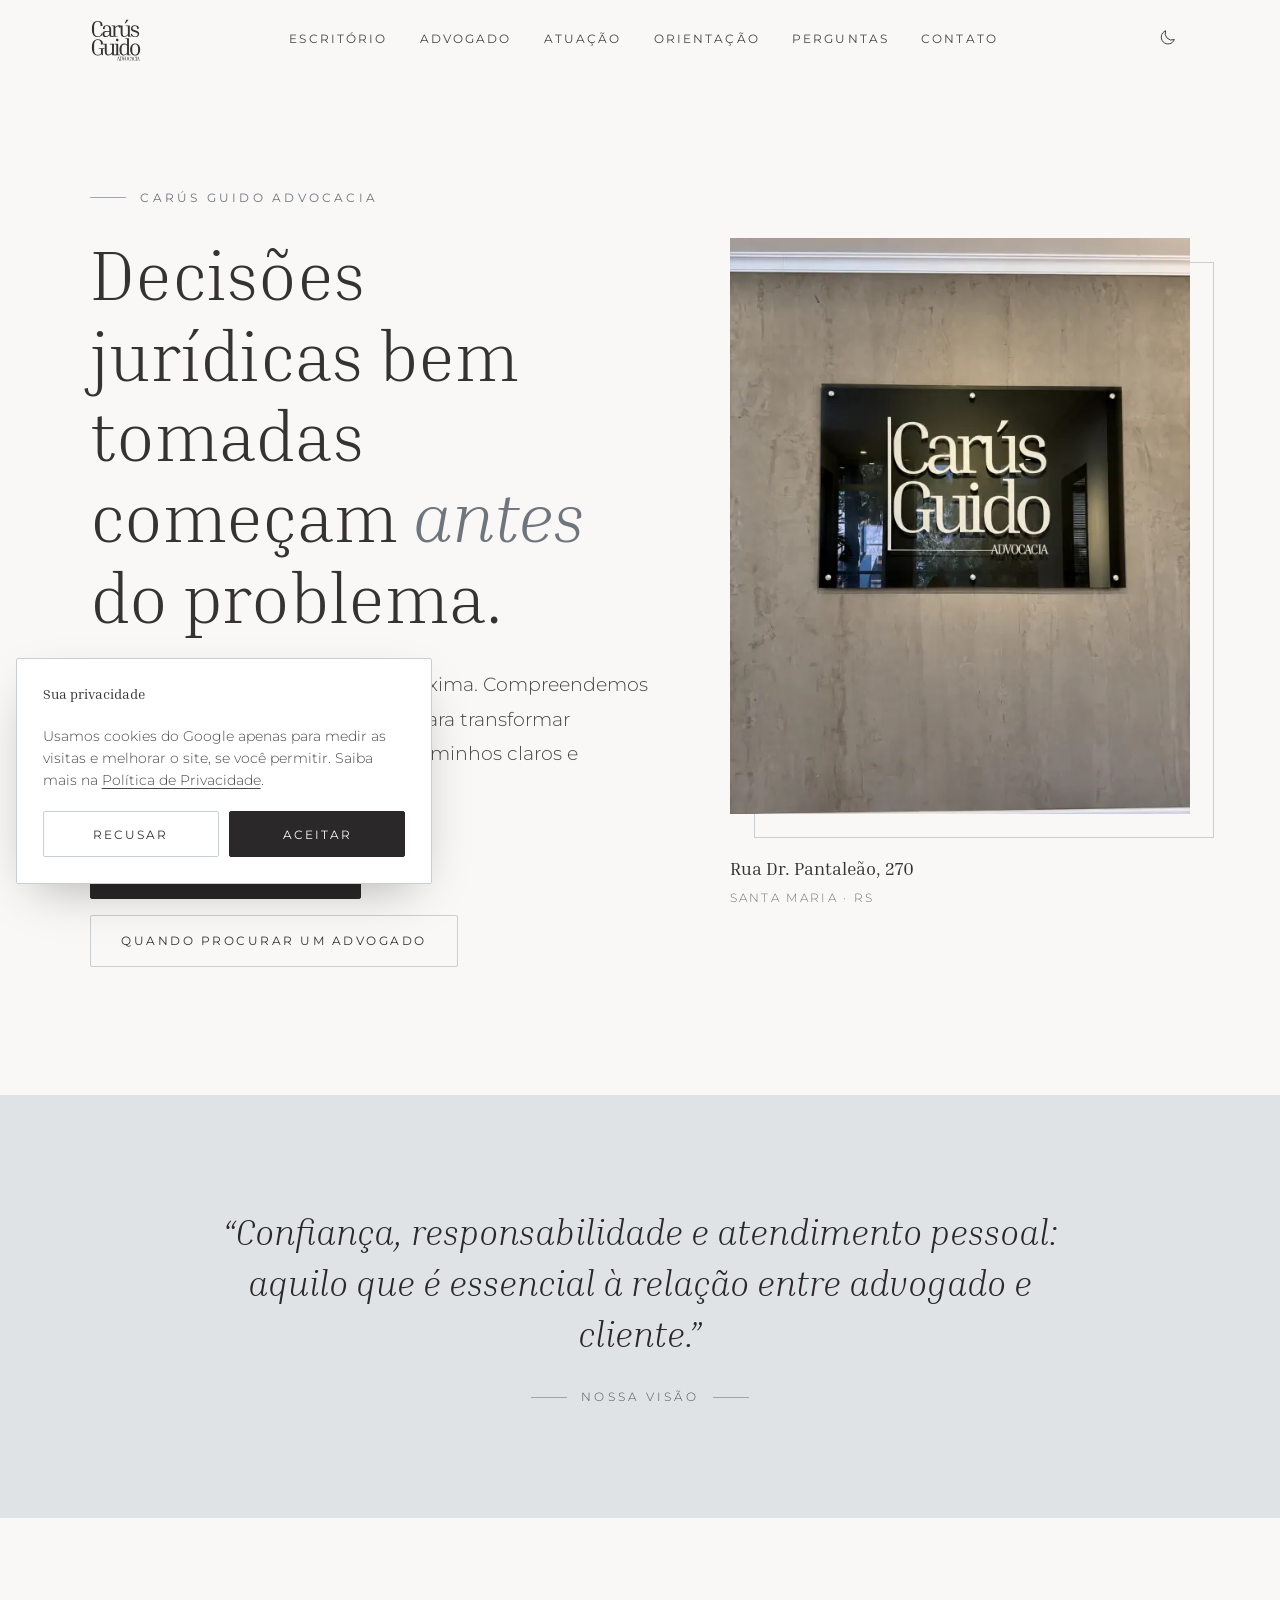
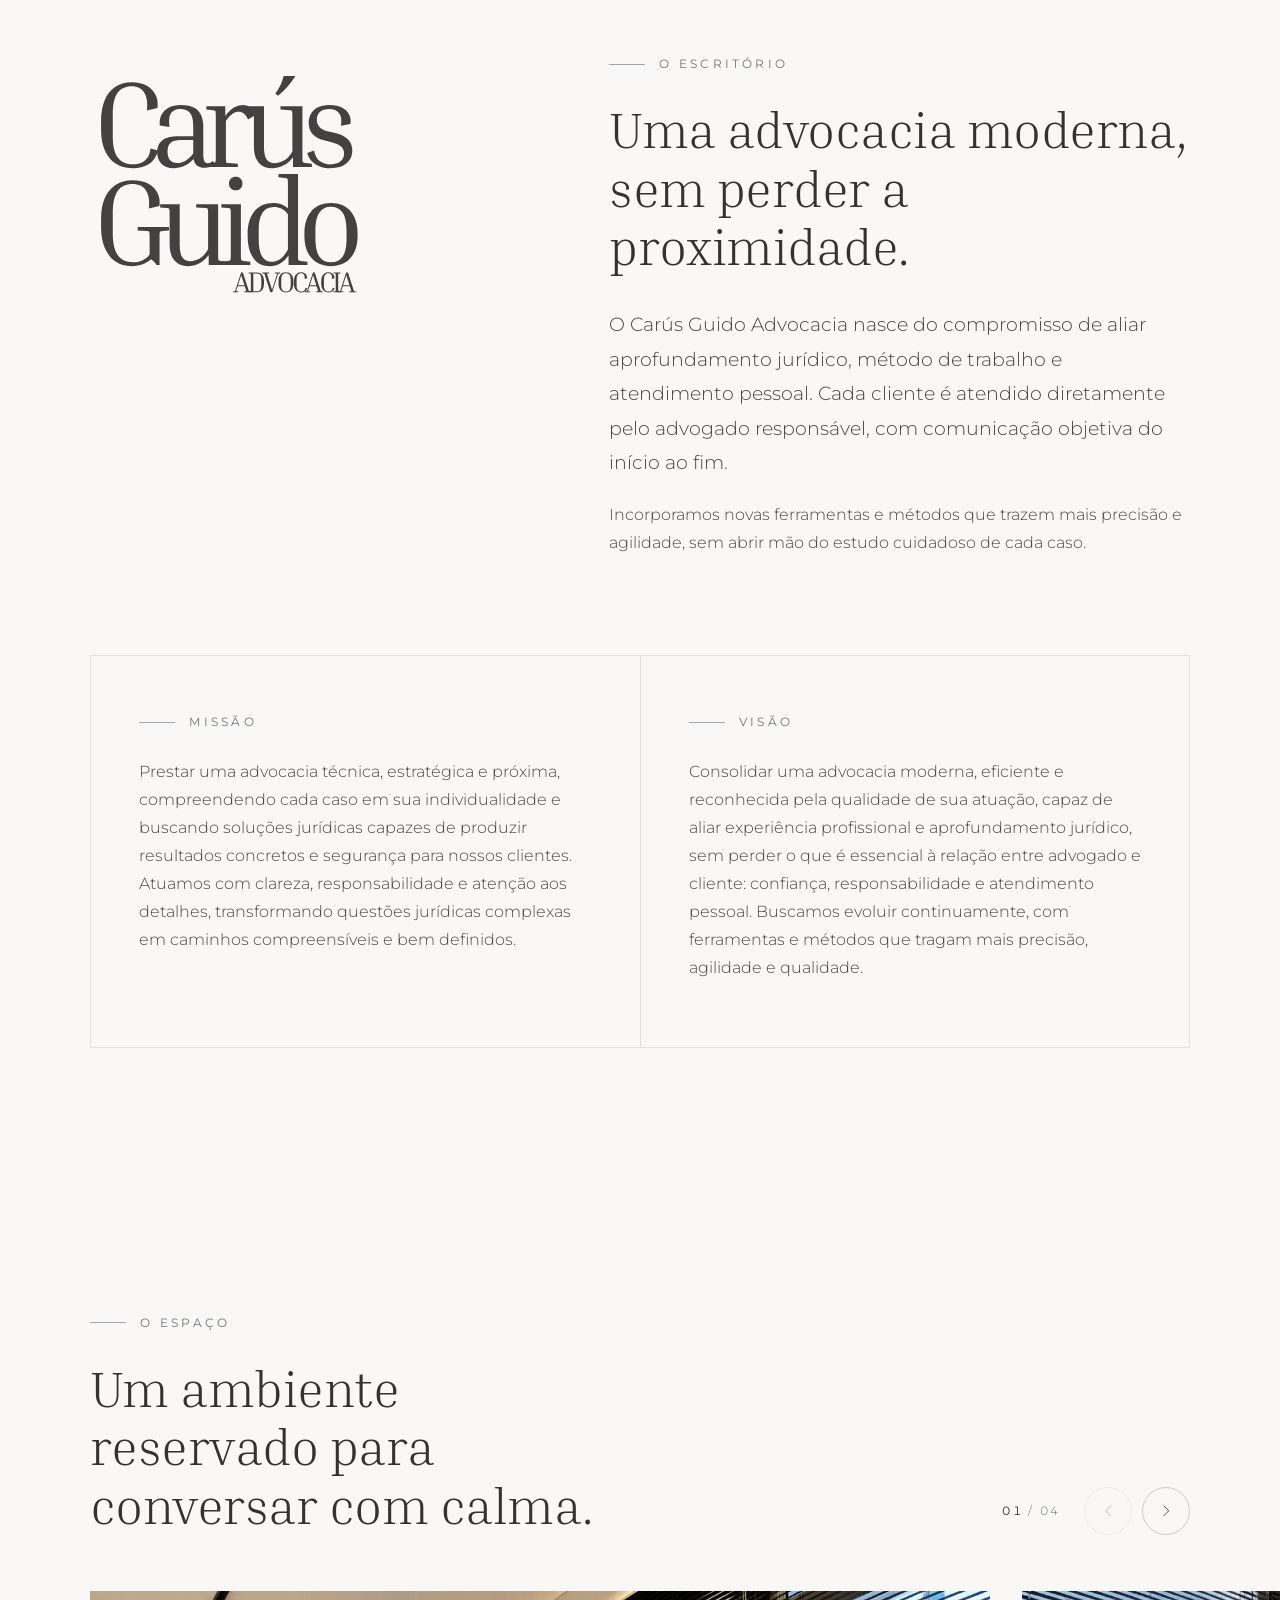
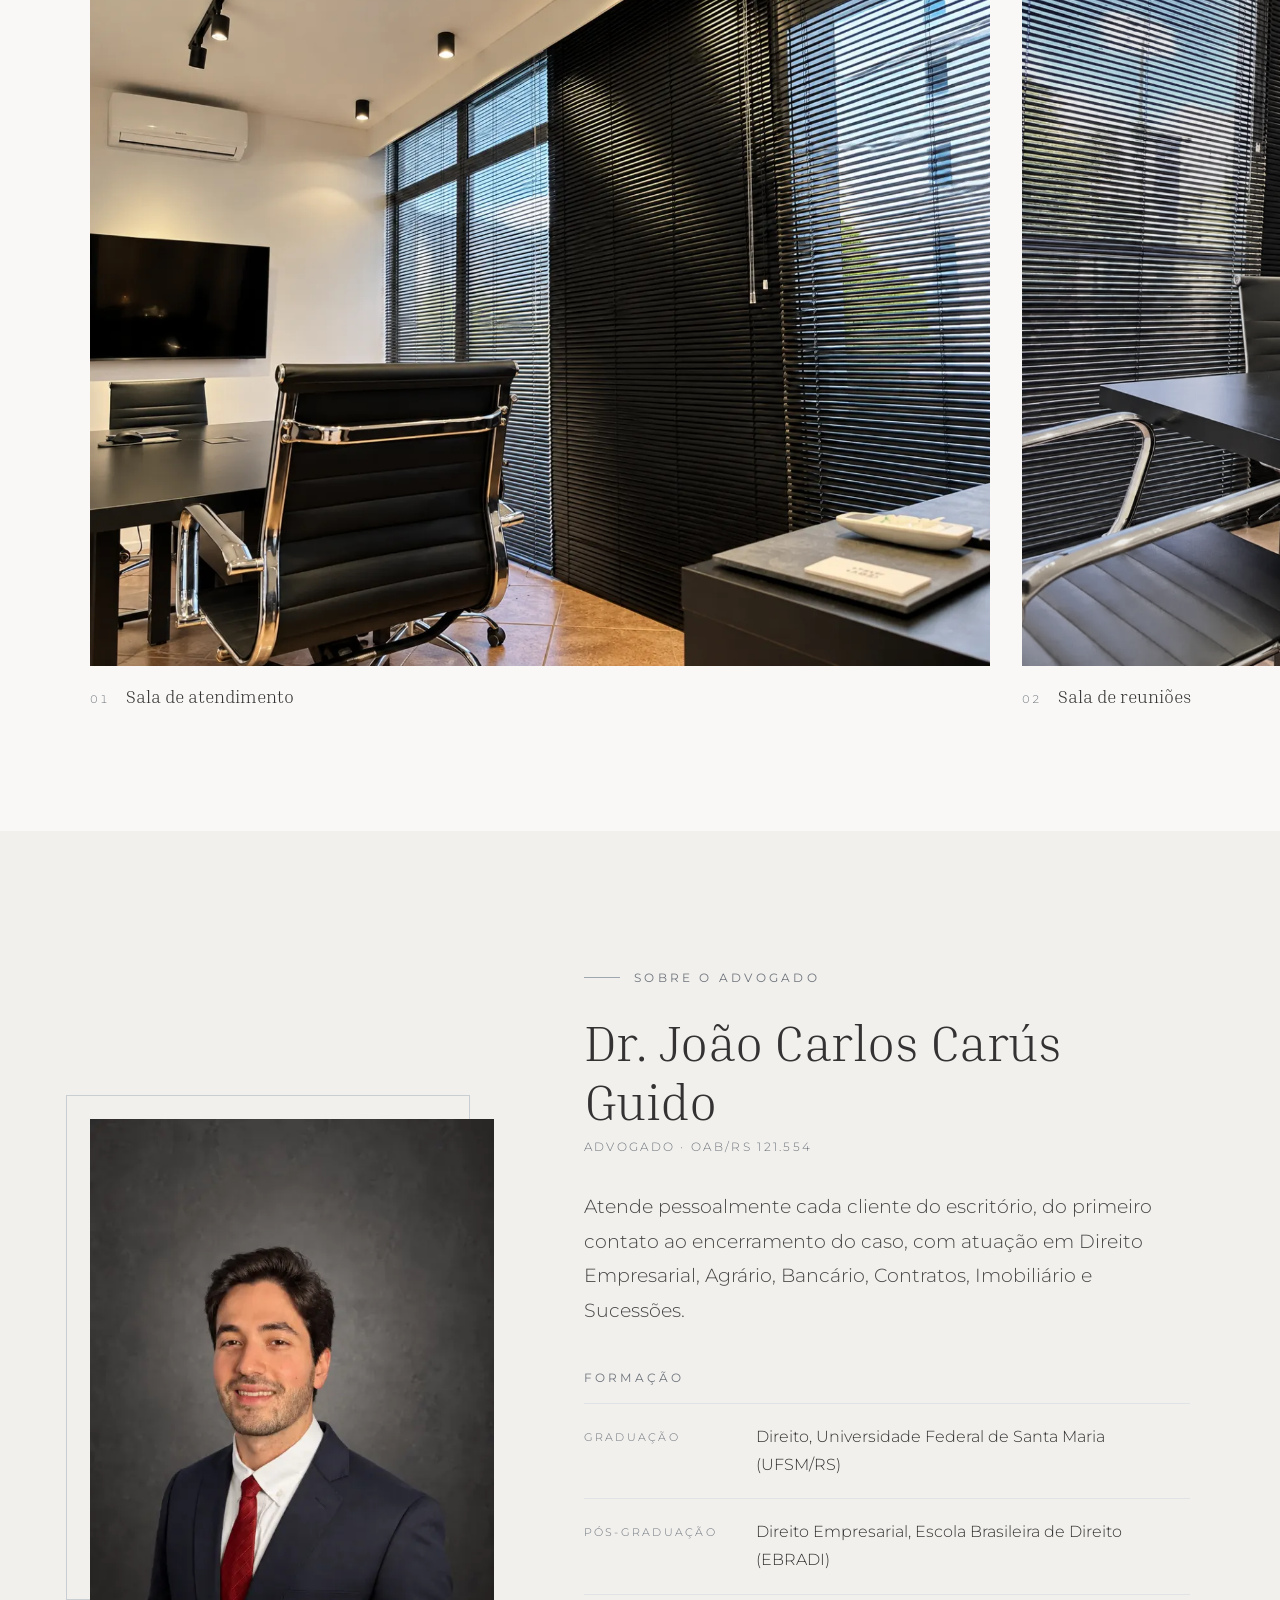
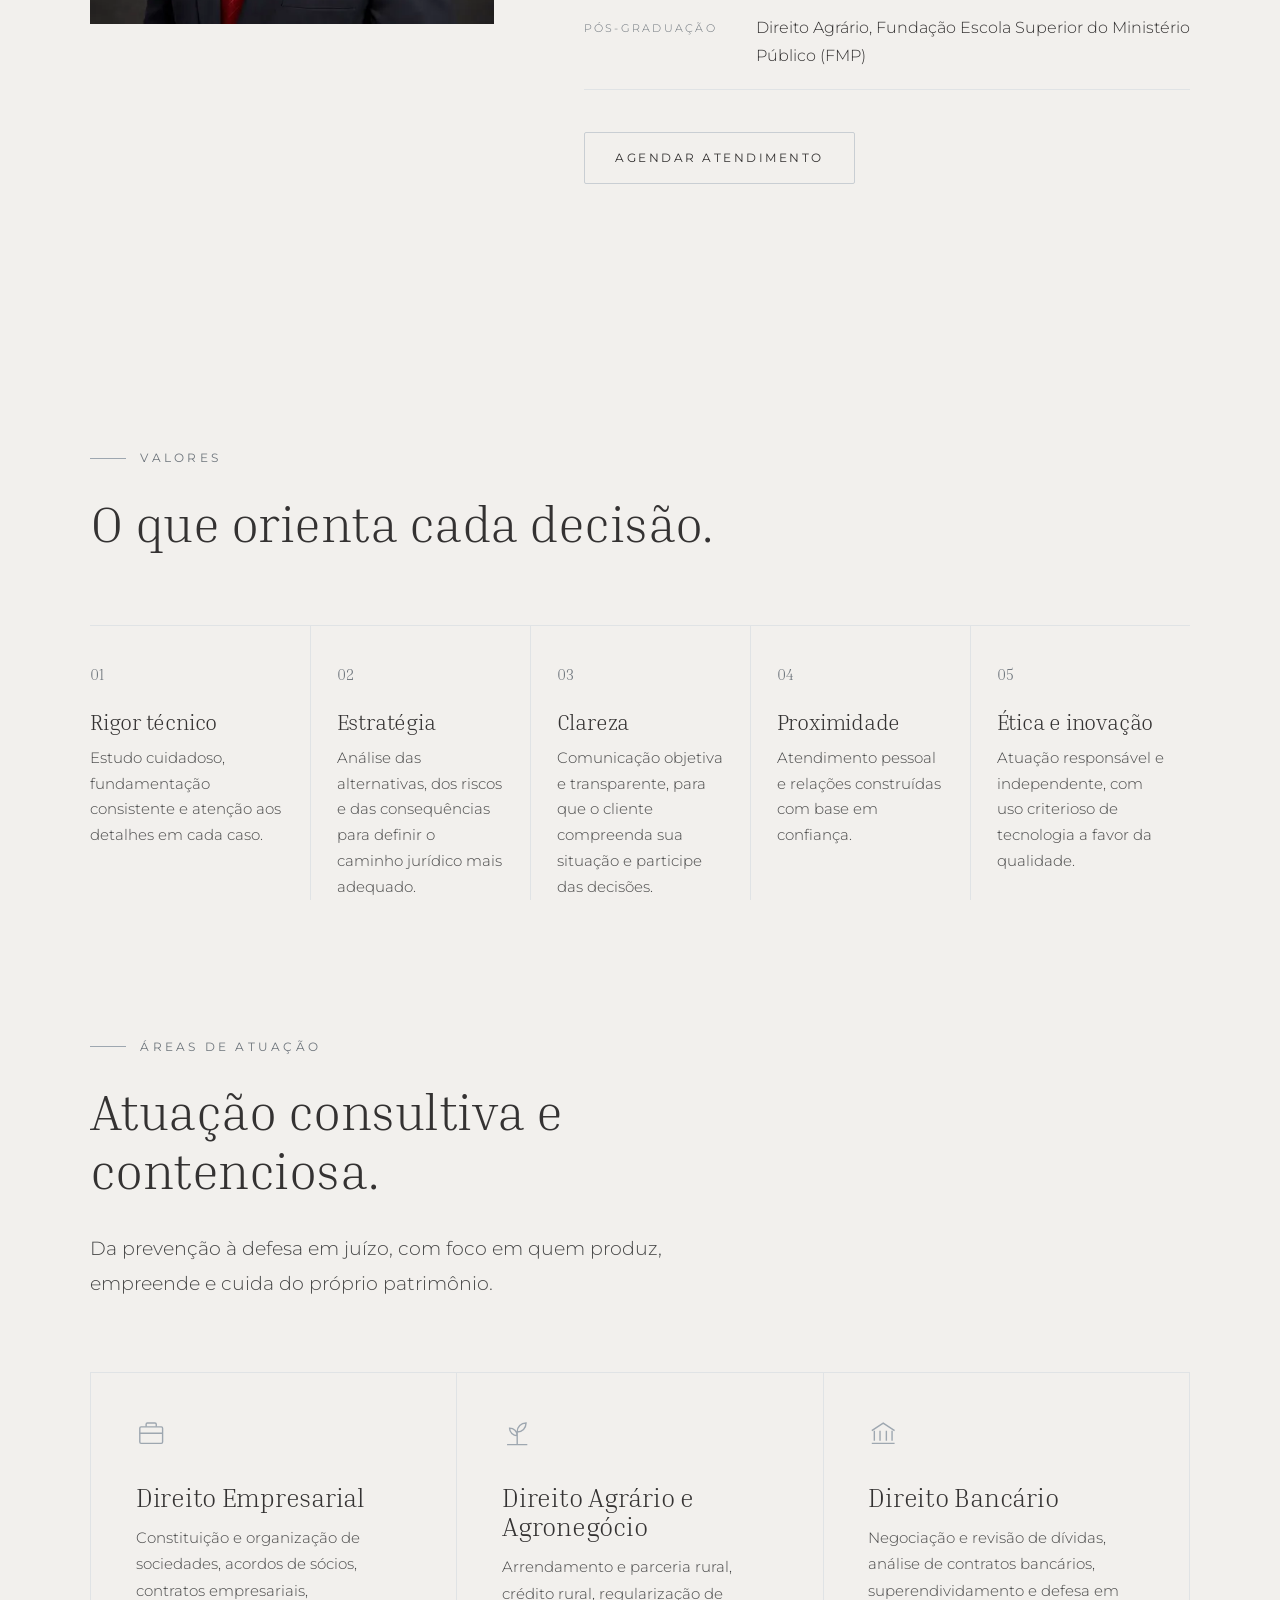
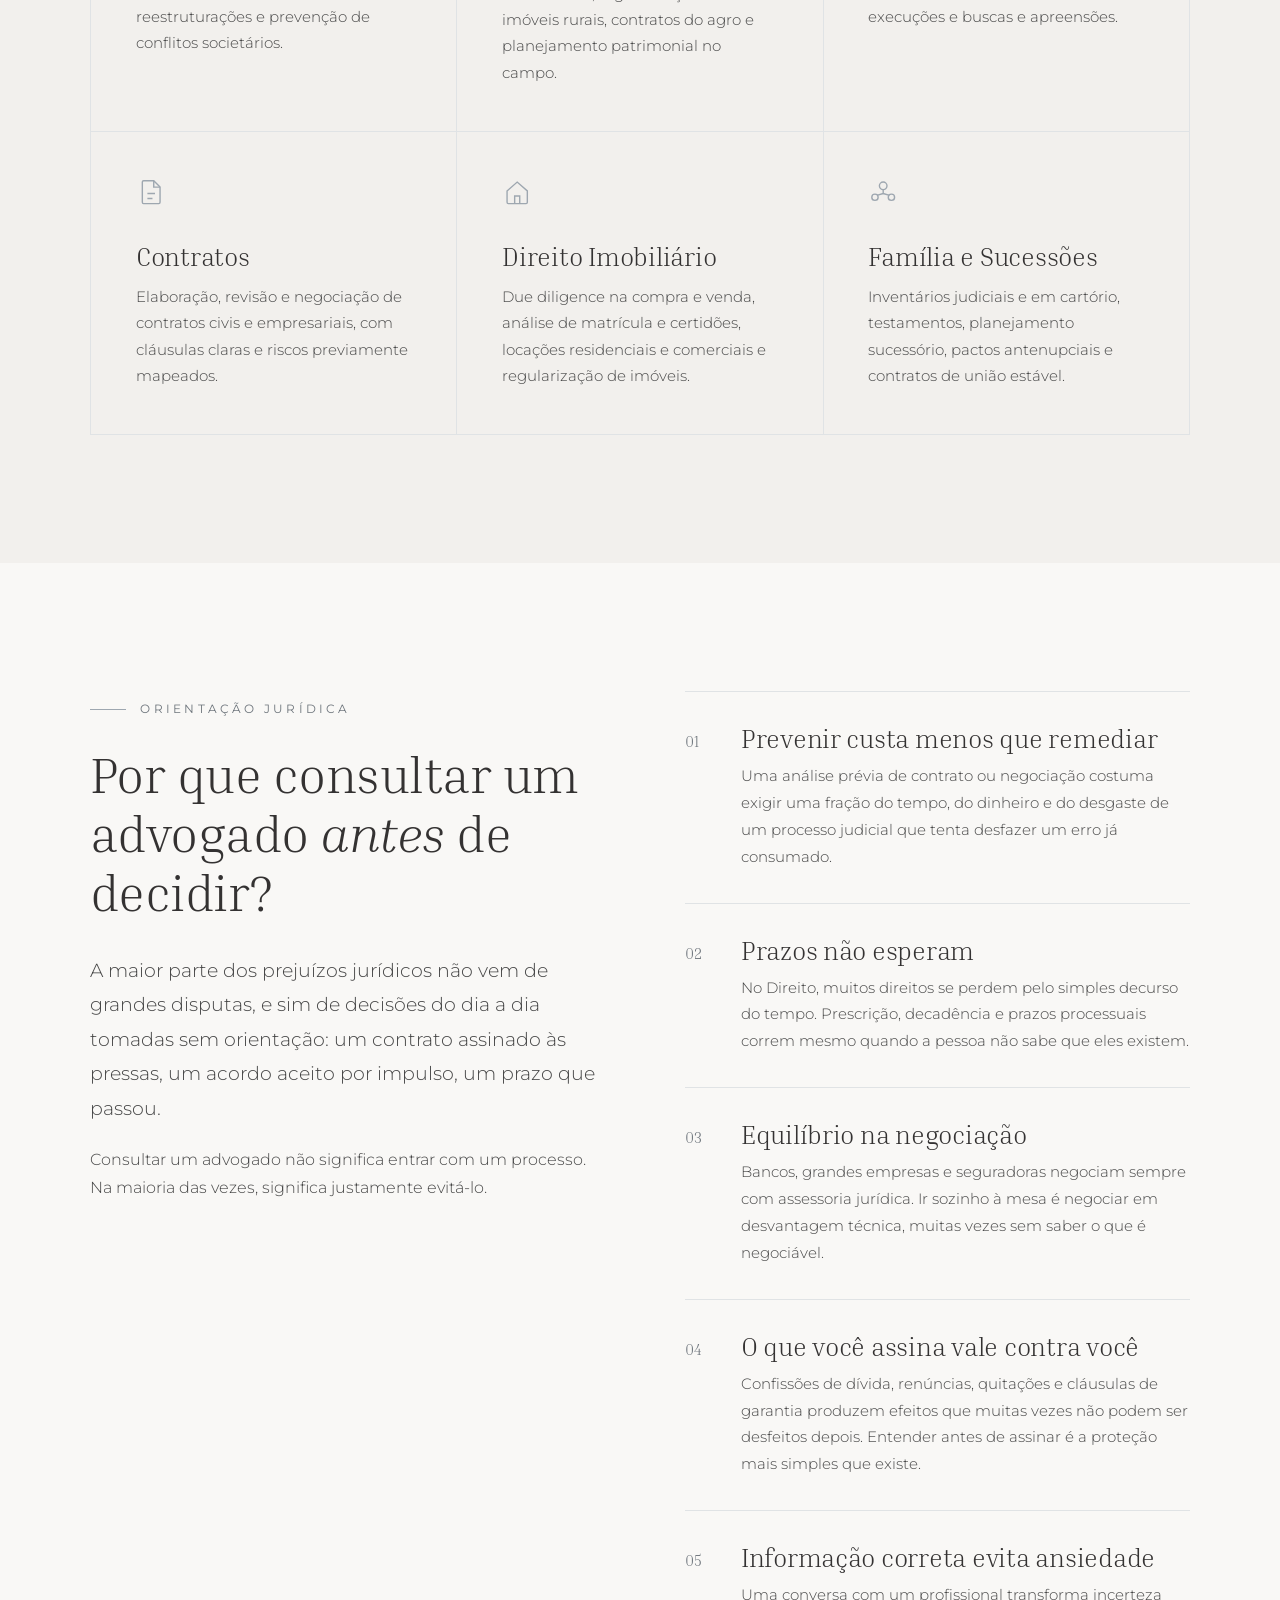
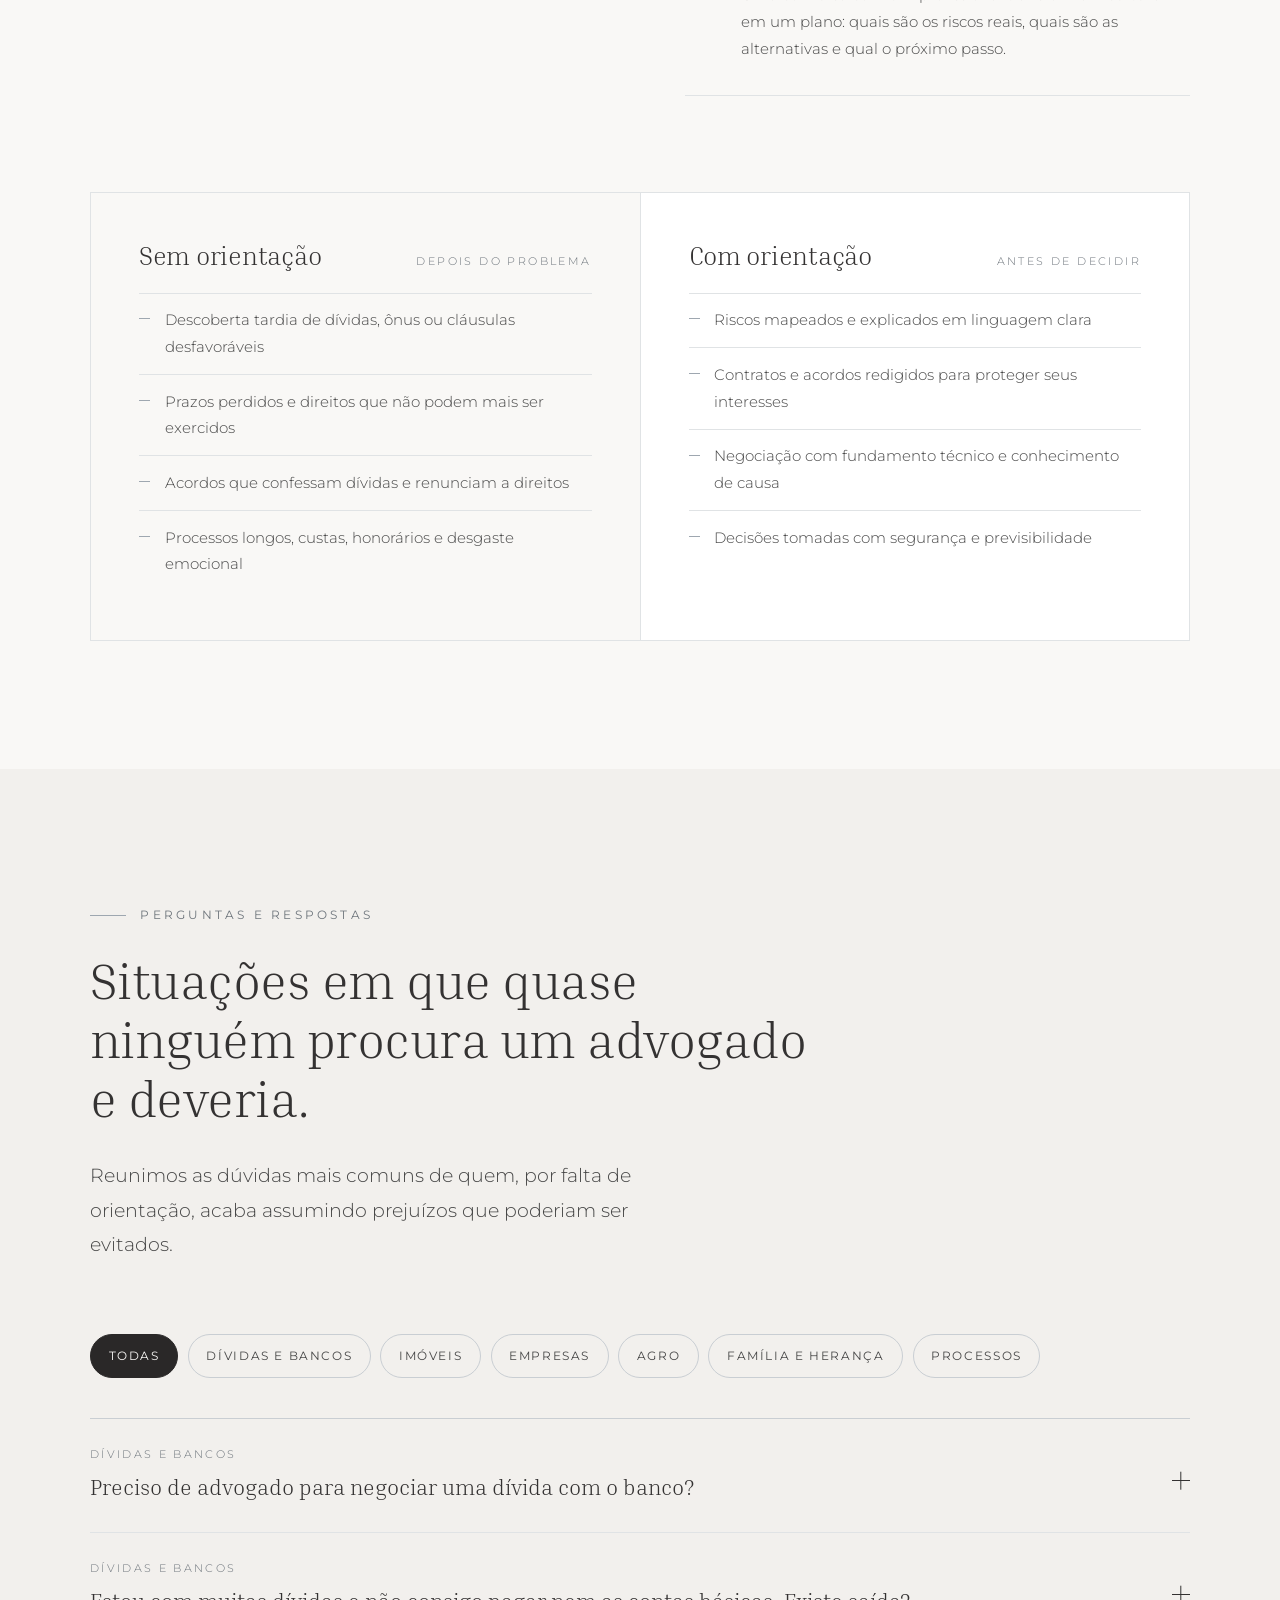
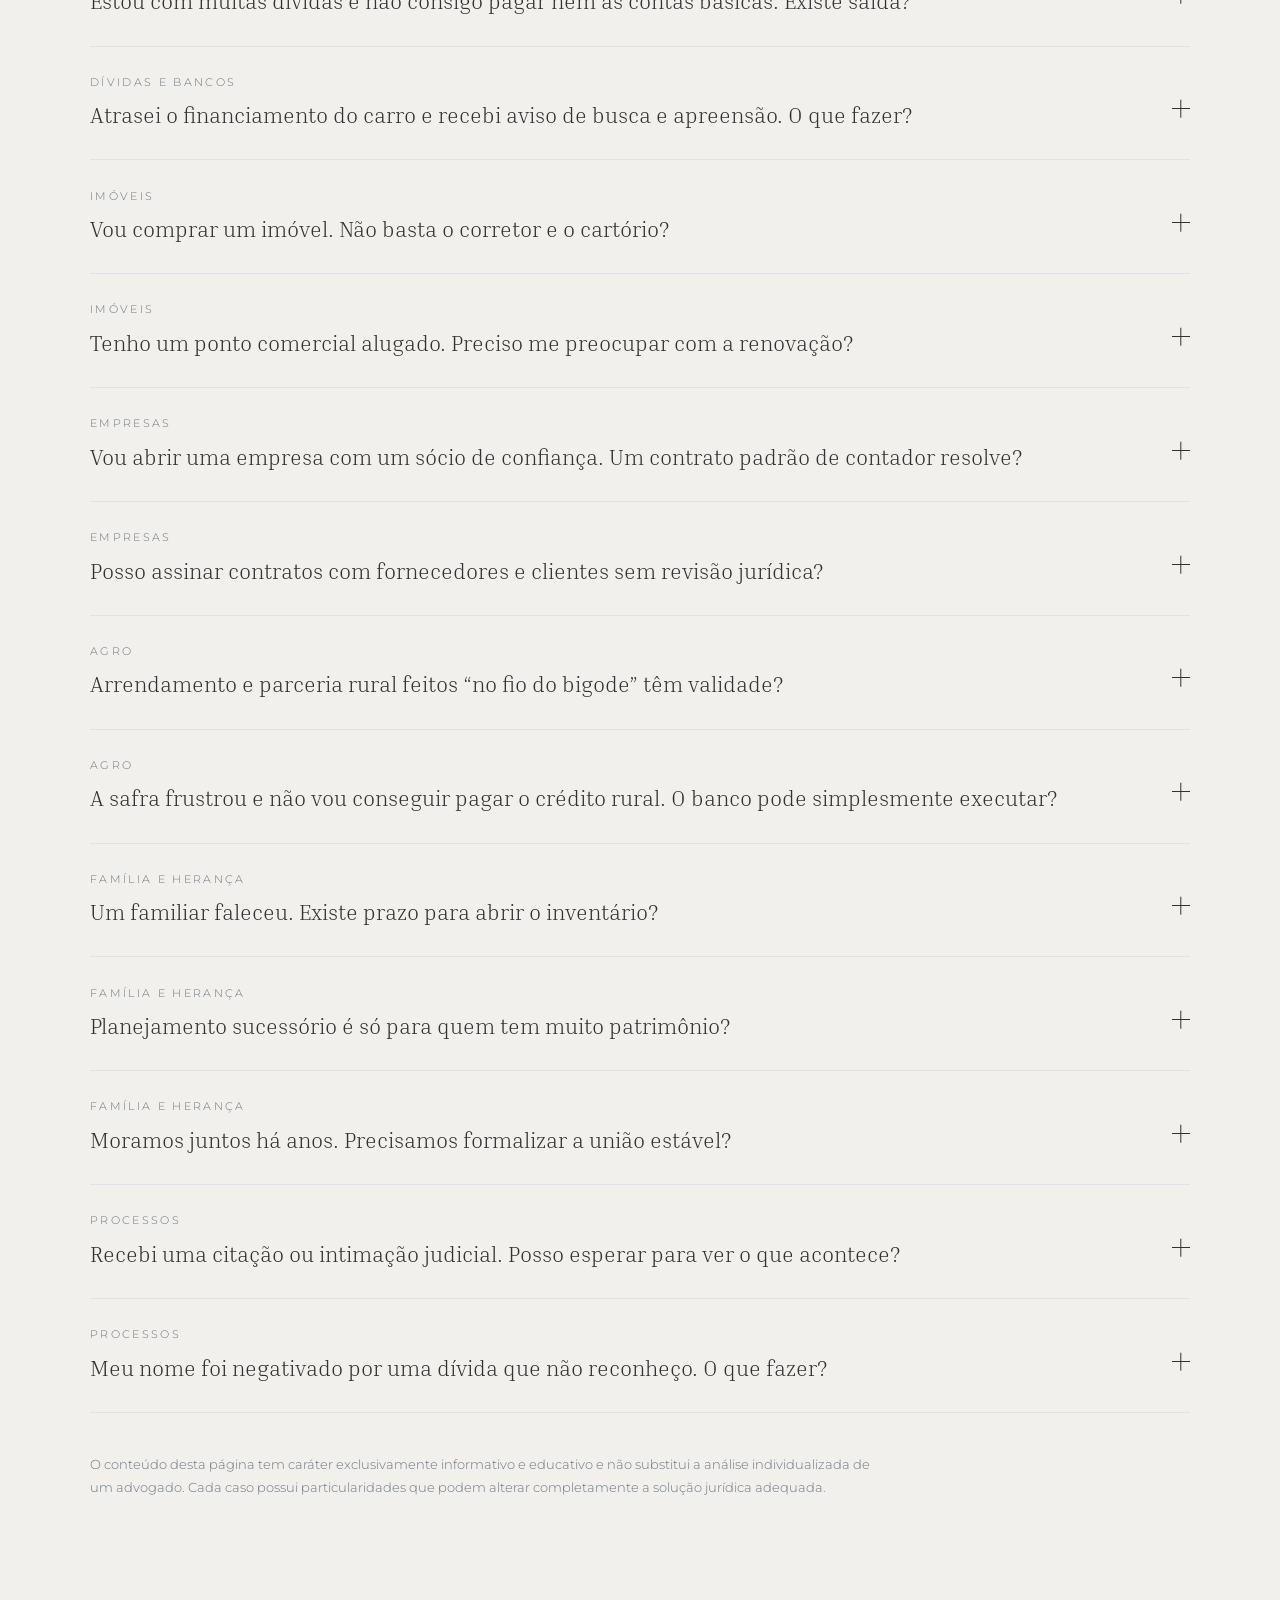
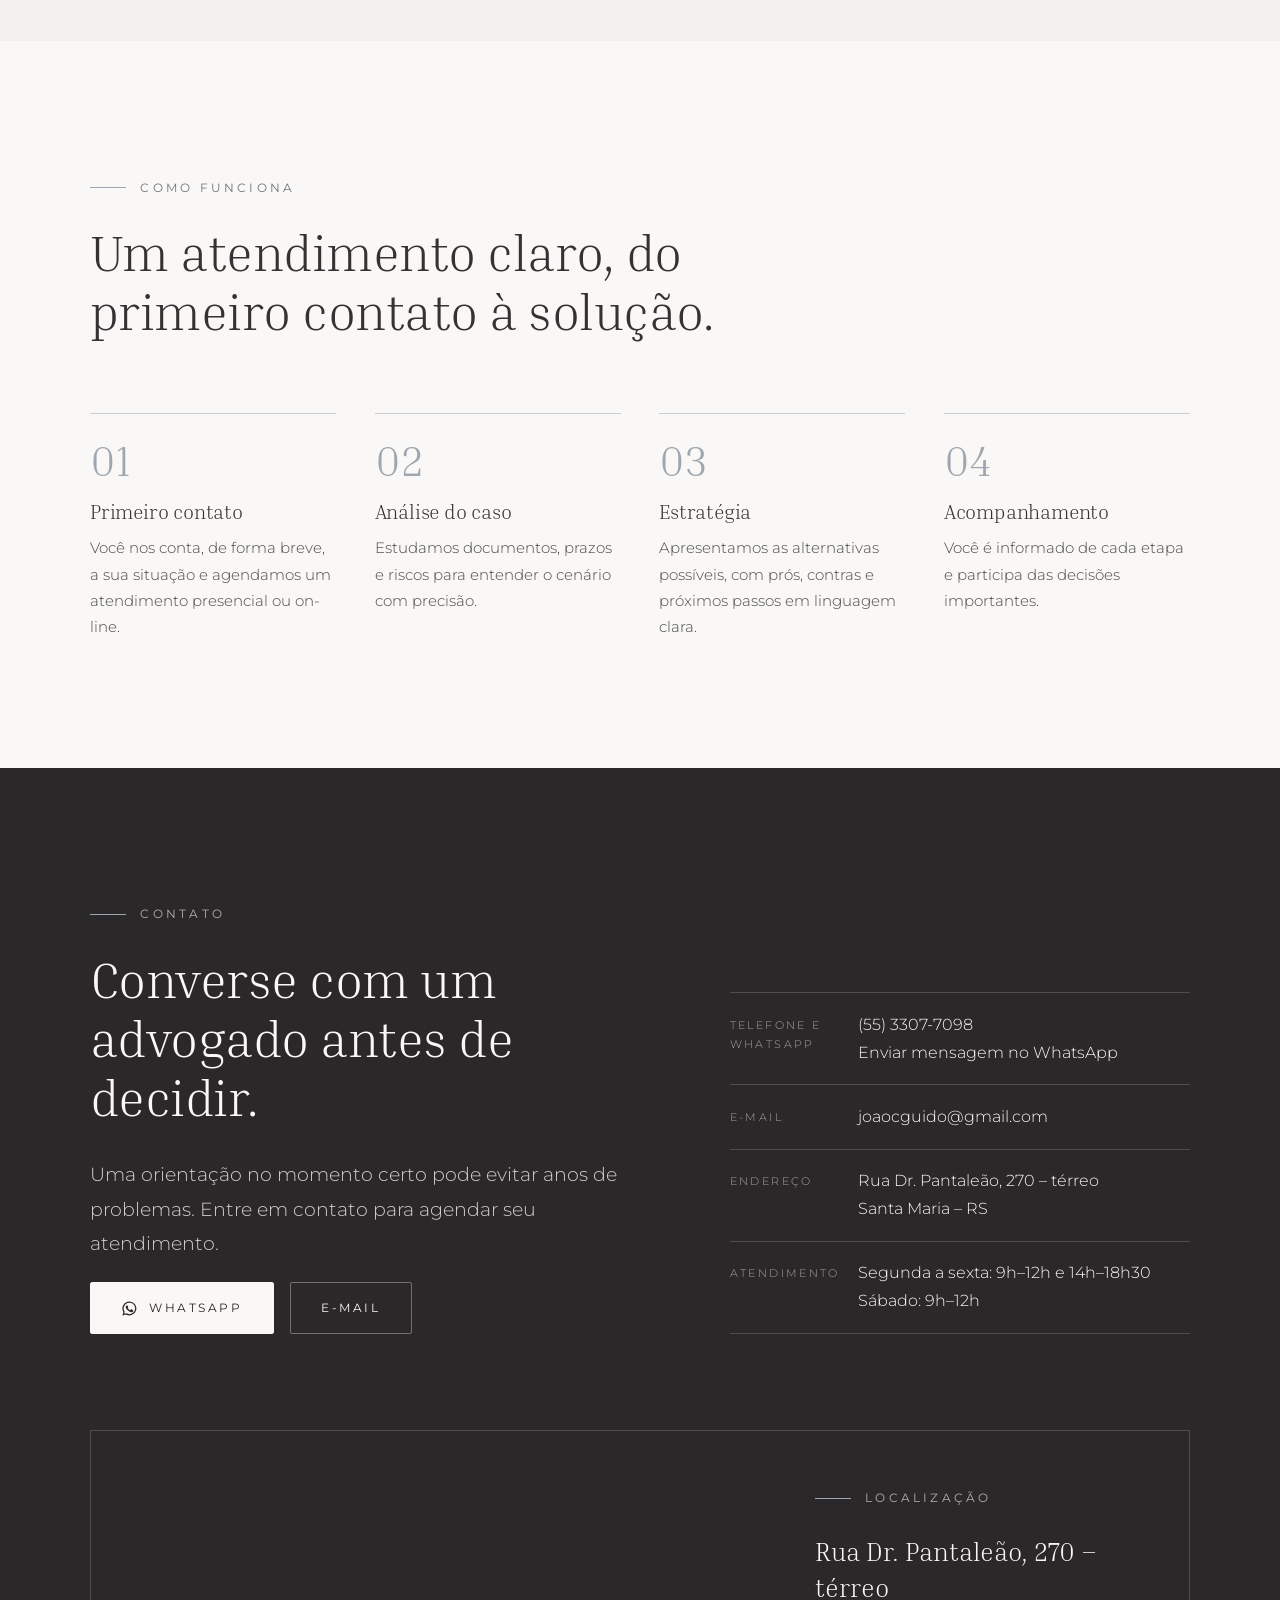
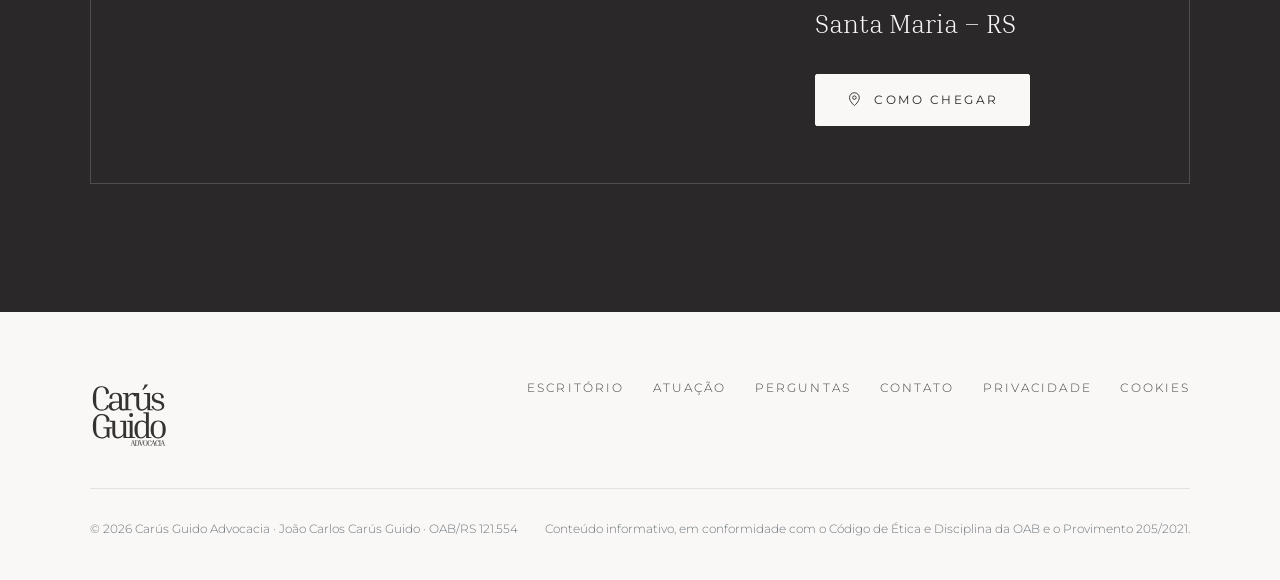
==== index.html @ 369d3d12 "Nova foto do hero (placa), galeria do escritório, seção sobre o advogado, faixa Nossa visão e WhatsA" ====
<!doctype html>
<html lang="pt-BR" class="no-js">
<head>
  <meta charset="utf-8">
  <!-- Consentimento de cookies (Google Consent Mode v2): medição desativada até o aceite -->
  <script>window.dataLayer=window.dataLayer||[];function gtag(){dataLayer.push(arguments);}
  (function(){var c=null;try{c=localStorage.getItem("cookie-consent");}catch(e){}
  var v=c==="granted"?"granted":"denied";
  gtag("consent","default",{analytics_storage:v,ad_storage:"denied",ad_user_data:"denied",ad_personalization:"denied",functionality_storage:"granted",security_storage:"granted"});})();</script>
  <!-- Google Tag Manager -->
  <script>(function(w,d,s,l,i){w[l]=w[l]||[];w[l].push({'gtm.start':
  new Date().getTime(),event:'gtm.js'});var f=d.getElementsByTagName(s)[0],
  j=d.createElement(s),dl=l!='dataLayer'?'&l='+l:'';j.async=true;j.src=
  'https://www.googletagmanager.com/gtm.js?id='+i+dl;f.parentNode.insertBefore(j,f);
  })(window,document,'script','dataLayer','GTM-53KCBVP2');</script>
  <!-- End Google Tag Manager -->
  <meta name="viewport" content="width=device-width, initial-scale=1, viewport-fit=cover">
  <title>Carús Guido Advocacia | Advocacia técnica, estratégica e próxima</title>
  <meta name="description" content="Escritório Carús Guido Advocacia, em Santa Maria – RS, do advogado João Carlos Carús Guido (OAB/RS 121.554). Atuação em Direito Empresarial, Agrário, Bancário, Contratos, Imobiliário e Sucessões, com atendimento pessoal e orientação clara.">
  <link rel="canonical" href="https://carusguido.adv.br/">
  <meta name="robots" content="index, follow, max-image-preview:large">
  <meta name="theme-color" content="#F9F8F6" media="(prefers-color-scheme: light)">
  <meta name="theme-color" content="#161616" media="(prefers-color-scheme: dark)">
  <meta name="color-scheme" content="light dark">

  <meta property="og:type" content="website">
  <meta property="og:locale" content="pt_BR">
  <meta property="og:site_name" content="Carús Guido Advocacia">
  <meta property="og:title" content="Carús Guido Advocacia">
  <meta property="og:description" content="Advocacia técnica, estratégica e próxima. Conheça o escritório e entenda por que consultar um advogado antes de decidir.">
  <meta property="og:url" content="https://carusguido.adv.br/">
  <meta property="og:image" content="https://carusguido.adv.br/assets/img/og-image.jpg">
  <meta property="og:image:width" content="1200">
  <meta property="og:image:height" content="630">
  <meta name="twitter:card" content="summary_large_image">

  <link rel="icon" href="assets/img/favicon.svg" type="image/svg+xml">
  <link rel="icon" href="assets/img/icon-192.png" sizes="192x192" type="image/png">
  <link rel="apple-touch-icon" href="assets/img/icon-180.png">
  <link rel="manifest" href="site.webmanifest">

  <script>
    try { var t = localStorage.getItem("theme"); if (t) document.documentElement.setAttribute("data-theme", t); } catch (e) {}
  </script>

  <link rel="preconnect" href="https://fonts.googleapis.com">
  <link rel="preconnect" href="https://fonts.gstatic.com" crossorigin>
  <link rel="stylesheet" href="https://fonts.googleapis.com/css2?family=Inria+Serif:ital,wght@0,300;0,400;1,300&family=Montserrat:wght@300;400;500&display=swap">
  <link rel="preload" as="image" href="assets/img/carus-guido-placa-1000.webp" imagesrcset="assets/img/carus-guido-placa-560.webp 560w, assets/img/carus-guido-placa-1000.webp 1000w" imagesizes="(max-width: 860px) 90vw, 480px" fetchpriority="high">
  <link rel="stylesheet" href="assets/css/style.css">

  <script type="application/ld+json">
  {
    "@context": "https://schema.org",
    "@graph": [
      {
        "@type": "LegalService",
        "@id": "https://carusguido.adv.br/#escritorio",
        "name": "Carús Guido Advocacia",
        "url": "https://carusguido.adv.br/",
        "logo": "https://carusguido.adv.br/assets/img/icon-512.png",
        "image": "https://carusguido.adv.br/assets/img/og-image.jpg",
        "description": "Advocacia técnica, estratégica e próxima, com atuação em Direito Empresarial, Agrário, Bancário, Contratos, Imobiliário e Sucessões.",
        "founder": { "@id": "https://carusguido.adv.br/#joao" },
        "areaServed": [{ "@type": "City", "name": "Santa Maria" }, { "@type": "State", "name": "Rio Grande do Sul" }],
        "knowsLanguage": "pt-BR",
        "telephone": "+55-55-3307-7098",
        "email": "joaocguido@gmail.com",
        "address": {
          "@type": "PostalAddress",
          "streetAddress": "Rua Dr. Pantaleão, 270 - térreo",
          "addressLocality": "Santa Maria",
          "addressRegion": "RS",
          "addressCountry": "BR"
        },
        "hasMap": "https://www.google.com/maps/search/?api=1&query=Rua%20Dr.%20Pantale%C3%A3o%2C%20270%2C%20Santa%20Maria%20-%20RS",
        "openingHoursSpecification": [
          { "@type": "OpeningHoursSpecification", "dayOfWeek": ["Monday","Tuesday","Wednesday","Thursday","Friday"], "opens": "09:00", "closes": "12:00" },
          { "@type": "OpeningHoursSpecification", "dayOfWeek": ["Monday","Tuesday","Wednesday","Thursday","Friday"], "opens": "14:00", "closes": "18:30" },
          { "@type": "OpeningHoursSpecification", "dayOfWeek": "Saturday", "opens": "09:00", "closes": "12:00" }
        ]
      },
      {
        "@type": "Person",
        "@id": "https://carusguido.adv.br/#joao",
        "name": "João Carlos Carús Guido",
        "jobTitle": "Advogado",
        "identifier": "OAB/RS 121.554",
        "image": "https://carusguido.adv.br/assets/img/joao-carlos-carus-guido-900.webp",
        "worksFor": { "@id": "https://carusguido.adv.br/#escritorio" },
        "alumniOf": [
          { "@type": "CollegeOrUniversity", "name": "Universidade Federal de Santa Maria" },
          { "@type": "EducationalOrganization", "name": "Escola Brasileira de Direito – EBRADI" },
          { "@type": "EducationalOrganization", "name": "Fundação Escola Superior do Ministério Público" }
        ]
      }
    ]
  }
  </script>
</head>
<body>
  <!-- Google Tag Manager (noscript) -->
  <noscript><iframe src="https://www.googletagmanager.com/ns.html?id=GTM-53KCBVP2"
  height="0" width="0" style="display:none;visibility:hidden"></iframe></noscript>
  <!-- End Google Tag Manager (noscript) -->
  <a class="skip-link" href="#conteudo">Pular para o conteúdo</a>

  <header class="header">
    <div class="wrap header__inner">
      <a class="header__brand" href="#inicio" aria-label="Carús Guido Advocacia — início">
        <span class="logo" role="img" aria-label="Carús Guido Advocacia"></span>
      </a>

      <nav class="nav" id="nav" aria-label="Principal">
        <ul class="nav__list">
          <li><a href="#escritorio">Escritório</a></li>
          <li><a href="#advogado">Advogado</a></li>
          <li><a href="#atuacao">Atuação</a></li>
          <li><a href="#orientacao">Orientação</a></li>
          <li><a href="#perguntas">Perguntas</a></li>
          <li><a href="#contato">Contato</a></li>
        </ul>
      </nav>

      <div class="header__actions">
        <button class="icon-btn theme-toggle" type="button" aria-label="Ativar modo escuro" aria-pressed="false">
          <svg class="i-moon" viewBox="0 0 24 24" fill="none" stroke="currentColor" stroke-width="1.2" aria-hidden="true"><path d="M20.5 14.5A8.5 8.5 0 0 1 9.5 3.5a8.5 8.5 0 1 0 11 11Z"/></svg>
          <svg class="i-sun" viewBox="0 0 24 24" fill="none" stroke="currentColor" stroke-width="1.2" aria-hidden="true"><circle cx="12" cy="12" r="4"/><path d="M12 2v2M12 20v2M4.9 4.9l1.4 1.4M17.7 17.7l1.4 1.4M2 12h2M20 12h2M4.9 19.1l1.4-1.4M17.7 6.3l1.4-1.4"/></svg>
        </button>
        <button class="icon-btn menu-toggle" type="button" aria-controls="nav" aria-expanded="false" aria-label="Abrir menu">
          <span class="bars" aria-hidden="true"><span></span><span></span></span>
        </button>
      </div>
    </div>
  </header>

  <main id="conteudo">

    <!-- ============ INÍCIO ============ -->
    <section class="hero" id="inicio">
      <div class="wrap hero__grid">
        <div>
          <p class="eyebrow">Carús Guido Advocacia</p>
          <h1>Decisões jurídicas bem tomadas começam <em>antes</em> do problema.</h1>
          <p class="lead">Advocacia técnica, estratégica e próxima. Compreendemos cada caso em sua individualidade para transformar questões jurídicas complexas em caminhos claros e seguros.</p>
          <div class="hero__cta">
            <a class="btn" href="https://wa.me/555533077098?text=Ol%C3%A1%2C%20vim%20pelo%20site%20e%20gostaria%20de%20agendar%20um%20atendimento" target="_blank" rel="noopener">Agendar atendimento</a>
            <a class="btn btn--ghost" href="#perguntas">Quando procurar um advogado</a>
          </div>
        </div>

        <figure class="portrait portrait--place">
          <div class="portrait__img"><img
            src="assets/img/carus-guido-placa-1000.webp"
            srcset="assets/img/carus-guido-placa-560.webp 560w, assets/img/carus-guido-placa-1000.webp 1000w"
            sizes="(max-width: 860px) 90vw, 480px"
            width="1000" height="1250"
            alt="Placa do escritório Carús Guido Advocacia em vidro escuro, fixada na parede de textura cinza da recepção"
            fetchpriority="high" decoding="async"></div>
          <figcaption><strong>Rua Dr. Pantaleão, 270</strong>Santa Maria · RS</figcaption>
        </figure>
      </div>
    </section>

    <!-- ============ MANIFESTO ============ -->
    <section class="statement" aria-label="Nossa visão">
      <div class="wrap reveal">
        <blockquote>
          “Confiança, responsabilidade e atendimento pessoal: aquilo que é essencial à relação entre advogado e cliente.”
          <cite>Nossa visão</cite>
        </blockquote>
      </div>
    </section>

    <!-- ============ ESCRITÓRIO ============ -->
    <section class="section" id="escritorio">
      <div class="wrap">
        <div class="about">
          <div class="about__aside reveal">
            <span class="logo" role="img" aria-label="Carús Guido Advocacia"></span>
          </div>

          <div class="reveal">
            <p class="eyebrow">O escritório</p>
            <h2>Uma advocacia moderna, sem perder a proximidade.</h2>
            <p class="lead">O Carús Guido Advocacia nasce do compromisso de aliar aprofundamento jurídico, método de trabalho e atendimento pessoal. Cada cliente é atendido diretamente pelo advogado responsável, com comunicação objetiva do início ao fim.</p>
            <p>Incorporamos novas ferramentas e métodos que trazem mais precisão e agilidade, sem abrir mão do estudo cuidadoso de cada caso.</p>

          </div>
        </div>

        <div class="mv reveal">
          <article>
            <p class="eyebrow">Missão</p>
            <p>Prestar uma advocacia técnica, estratégica e próxima, compreendendo cada caso em sua individualidade e buscando soluções jurídicas capazes de produzir resultados concretos e segurança para nossos clientes. Atuamos com clareza, responsabilidade e atenção aos detalhes, transformando questões jurídicas complexas em caminhos compreensíveis e bem definidos.</p>
          </article>
          <article>
            <p class="eyebrow">Visão</p>
            <p>Consolidar uma advocacia moderna, eficiente e reconhecida pela qualidade de sua atuação, capaz de aliar experiência profissional e aprofundamento jurídico, sem perder o que é essencial à relação entre advogado e cliente: confiança, responsabilidade e atendimento pessoal. Buscamos evoluir continuamente, com ferramentas e métodos que tragam mais precisão, agilidade e qualidade.</p>
          </article>
        </div>
      </div>
    </section>

    <!-- ============ GALERIA ============ -->
    <section class="section gallery" id="espaco" aria-labelledby="espaco-titulo">
      <div class="wrap">
        <div class="gallery__head reveal">
          <div>
            <p class="eyebrow">O espaço</p>
            <h2 id="espaco-titulo">Um ambiente reservado para conversar com calma.</h2>
          </div>
          <div class="gallery__controls" aria-label="Navegar pelas fotos">
            <span class="gallery__count" aria-hidden="true"><b data-gallery-current>01</b> / 04</span>
            <button type="button" class="gallery__btn" data-gallery-prev aria-label="Foto anterior"><svg viewBox="0 0 24 24" aria-hidden="true"><path d="M15 5l-7 7 7 7" fill="none" stroke="currentColor" stroke-width="1.2"/></svg></button>
            <button type="button" class="gallery__btn" data-gallery-next aria-label="Próxima foto"><svg viewBox="0 0 24 24" aria-hidden="true"><path d="M9 5l7 7-7 7" fill="none" stroke="currentColor" stroke-width="1.2"/></svg></button>
          </div>
        </div>
      </div>
      <ul class="gallery__track" tabindex="0" aria-label="Fotos do escritório. Use as setas do teclado para navegar.">
          <li class="gallery__item">
            <figure>
              <img src="assets/img/escritorio-sala-1400.webp" srcset="assets/img/escritorio-sala-800.webp 800w, assets/img/escritorio-sala-1400.webp 1400w" sizes="(max-width: 760px) 86vw, min(76vw, 900px)" width="1400" height="1050" loading="lazy" decoding="async" alt="Sala de atendimento com mesa escura, cadeira executiva de couro preto, televisor na parede e persianas pretas nas janelas">
              <figcaption><span>01</span>Sala de atendimento</figcaption>
            </figure>
          </li>
          <li class="gallery__item">
            <figure>
              <img src="assets/img/escritorio-reunioes-1400.webp" srcset="assets/img/escritorio-reunioes-800.webp 800w, assets/img/escritorio-reunioes-1400.webp 1400w" sizes="(max-width: 760px) 86vw, min(76vw, 900px)" width="1400" height="1050" loading="lazy" decoding="async" alt="Sala de reuniões com mesa retangular preta, cadeiras de couro, notebook sobre a mesa e iluminação embutida">
              <figcaption><span>02</span>Sala de reuniões</figcaption>
            </figure>
          </li>
          <li class="gallery__item">
            <figure>
              <img src="assets/img/escritorio-recepcao-1400.webp" srcset="assets/img/escritorio-recepcao-800.webp 800w, assets/img/escritorio-recepcao-1400.webp 1400w" sizes="(max-width: 760px) 86vw, min(76vw, 900px)" width="1400" height="1050" loading="lazy" decoding="async" alt="Recepção com duas poltronas de couro marrom, plantas e janelas amplas voltadas para a rua">
              <figcaption><span>03</span>Recepção</figcaption>
            </figure>
          </li>
          <li class="gallery__item">
            <figure>
              <img src="assets/img/escritorio-entrada-1400.webp" srcset="assets/img/escritorio-entrada-800.webp 800w, assets/img/escritorio-entrada-1400.webp 1400w" sizes="(max-width: 760px) 86vw, min(76vw, 900px)" width="1400" height="1050" loading="lazy" decoding="async" alt="Entrada do escritório no térreo, com porta de vidro, poltronas, plantas e piso claro">
              <figcaption><span>04</span>Entrada</figcaption>
            </figure>
          </li>
      </ul>
    </section>

    <!-- ============ ADVOGADO ============ -->
    <section class="section section--alt lawyer" id="advogado" aria-labelledby="advogado-titulo">
      <div class="wrap lawyer__grid">
        <figure class="lawyer__photo reveal">
          <img src="assets/img/joao-carlos-carus-guido-900.webp" srcset="assets/img/joao-carlos-carus-guido-560.webp 560w, assets/img/joao-carlos-carus-guido-900.webp 900w" sizes="(max-width: 860px) 90vw, 420px" width="900" height="1125" loading="lazy" decoding="async" alt="Retrato do advogado João Carlos Carús Guido sorrindo, de terno azul-marinho, camisa branca e gravata vermelha, em fundo cinza">
        </figure>
        <div class="lawyer__text reveal">
          <p class="eyebrow">Sobre o advogado</p>
          <h2 id="advogado-titulo">Dr. João Carlos Carús Guido</h2>
          <p class="lawyer__oab">Advogado · OAB/RS 121.554</p>
          <p class="lead">Atende pessoalmente cada cliente do escritório, do primeiro contato ao encerramento do caso, com atuação em Direito Empresarial, Agrário, Bancário, Contratos, Imobiliário e Sucessões.</p>
          <h3 class="lawyer__subtitle">Formação</h3>
          <ul class="credentials" aria-label="Formação do advogado">
            <li><span>Graduação</span><p>Direito, Universidade Federal de Santa Maria (UFSM/RS)</p></li>
            <li><span>Pós-graduação</span><p>Direito Empresarial, Escola Brasileira de Direito (EBRADI)</p></li>
            <li><span>Pós-graduação</span><p>Direito Agrário, Fundação Escola Superior do Ministério Público (FMP)</p></li>
          </ul>
          <a class="btn btn--ghost lawyer__cta" href="https://wa.me/555533077098?text=Ol%C3%A1%2C%20vim%20pelo%20site%20e%20gostaria%20de%20agendar%20um%20atendimento" target="_blank" rel="noopener">Agendar atendimento</a>
        </div>
      </div>
    </section>

    <!-- ============ VALORES ============ -->
    <section class="section section--alt" id="valores" aria-labelledby="valores-titulo">
      <div class="wrap">
        <div class="section-head reveal">
          <p class="eyebrow">Valores</p>
          <h2 id="valores-titulo">O que orienta cada decisão.</h2>
        </div>
        <ol class="values reveal">
          <li><span class="num">01</span><h3>Rigor técnico</h3><p>Estudo cuidadoso, fundamentação consistente e atenção aos detalhes em cada caso.</p></li>
          <li><span class="num">02</span><h3>Estratégia</h3><p>Análise das alternativas, dos riscos e das consequências para definir o caminho jurídico mais adequado.</p></li>
          <li><span class="num">03</span><h3>Clareza</h3><p>Comunicação objetiva e transparente, para que o cliente compreenda sua situação e participe das decisões.</p></li>
          <li><span class="num">04</span><h3>Proximidade</h3><p>Atendimento pessoal e relações construídas com base em confiança.</p></li>
          <li><span class="num">05</span><h3>Ética e inovação</h3><p>Atuação responsável e independente, com uso criterioso de tecnologia a favor da qualidade.</p></li>
        </ol>
      </div>
    </section>

    <!-- ============ ÁREAS DE ATUAÇÃO ============ -->
    <section class="section section--alt" id="atuacao" aria-labelledby="atuacao-titulo" style="padding-top:0">
      <div class="wrap">
        <div class="section-head reveal">
          <p class="eyebrow">Áreas de atuação</p>
          <h2 id="atuacao-titulo">Atuação consultiva e contenciosa.</h2>
          <p class="lead">Da prevenção à defesa em juízo, com foco em quem produz, empreende e cuida do próprio patrimônio.</p>
        </div>

        <div class="areas reveal">
          <article class="area">
            <svg viewBox="0 0 24 24" fill="none" stroke="currentColor" aria-hidden="true"><rect x="3" y="7" width="18" height="13" rx="1"/><path d="M8 7V5a1 1 0 0 1 1-1h6a1 1 0 0 1 1 1v2M3 12h18"/></svg>
            <h3>Direito Empresarial</h3>
            <p>Constituição e organização de sociedades, acordos de sócios, contratos empresariais, reestruturações e prevenção de conflitos societários.</p>
          </article>
          <article class="area">
            <svg viewBox="0 0 24 24" fill="none" stroke="currentColor" aria-hidden="true"><path d="M12 21V11M12 11c0-4 3-7 7-7 0 4-3 7-7 7ZM12 14c0-3.3-2.7-6-6-6 0 3.3 2.7 6 6 6ZM4 21h16"/></svg>
            <h3>Direito Agrário e Agronegócio</h3>
            <p>Arrendamento e parceria rural, crédito rural, regularização de imóveis rurais, contratos do agro e planejamento patrimonial no campo.</p>
          </article>
          <article class="area">
            <svg viewBox="0 0 24 24" fill="none" stroke="currentColor" aria-hidden="true"><path d="M3 10 12 4l9 6M5 10v8M9.5 10v8M14.5 10v8M19 10v8M3 20h18"/></svg>
            <h3>Direito Bancário</h3>
            <p>Negociação e revisão de dívidas, análise de contratos bancários, superendividamento e defesa em execuções e buscas e apreensões.</p>
          </article>
          <article class="area">
            <svg viewBox="0 0 24 24" fill="none" stroke="currentColor" aria-hidden="true"><path d="M14 3H6a1 1 0 0 0-1 1v16a1 1 0 0 0 1 1h12a1 1 0 0 0 1-1V8l-5-5Z"/><path d="M14 3v5h5M9 13h6M9 17h4"/></svg>
            <h3>Contratos</h3>
            <p>Elaboração, revisão e negociação de contratos civis e empresariais, com cláusulas claras e riscos previamente mapeados.</p>
          </article>
          <article class="area">
            <svg viewBox="0 0 24 24" fill="none" stroke="currentColor" aria-hidden="true"><path d="M4 11 12 4l8 7v9a1 1 0 0 1-1 1H5a1 1 0 0 1-1-1v-9Z"/><path d="M10 21v-6h4v6"/></svg>
            <h3>Direito Imobiliário</h3>
            <p>Due diligence na compra e venda, análise de matrícula e certidões, locações residenciais e comerciais e regularização de imóveis.</p>
          </article>
          <article class="area">
            <svg viewBox="0 0 24 24" fill="none" stroke="currentColor" aria-hidden="true"><circle cx="12" cy="7" r="3"/><circle cx="5.5" cy="16" r="2.5"/><circle cx="18.5" cy="16" r="2.5"/><path d="M12 10v3M12 13l-5 1.5M12 13l5 1.5"/></svg>
            <h3>Família e Sucessões</h3>
            <p>Inventários judiciais e em cartório, testamentos, planejamento sucessório, pactos antenupciais e contratos de união estável.</p>
          </article>
        </div>
      </div>
    </section>

    <!-- ============ ORIENTAÇÃO (EDUCATIVO) ============ -->
    <section class="section" id="orientacao" aria-labelledby="orientacao-titulo">
      <div class="wrap">
        <div class="edu">
          <div class="edu__sticky reveal">
            <p class="eyebrow">Orientação jurídica</p>
            <h2 id="orientacao-titulo">Por que consultar um advogado <em>antes</em> de decidir?</h2>
            <p class="lead">A maior parte dos prejuízos jurídicos não vem de grandes disputas, e sim de decisões do dia a dia tomadas sem orientação: um contrato assinado às pressas, um acordo aceito por impulso, um prazo que passou.</p>
            <p>Consultar um advogado não significa entrar com um processo. Na maioria das vezes, significa justamente evitá-lo.</p>
          </div>

          <ol class="principles reveal">
            <li>
              <h3>Prevenir custa menos que remediar</h3>
              <p>Uma análise prévia de contrato ou negociação costuma exigir uma fração do tempo, do dinheiro e do desgaste de um processo judicial que tenta desfazer um erro já consumado.</p>
            </li>
            <li>
              <h3>Prazos não esperam</h3>
              <p>No Direito, muitos direitos se perdem pelo simples decurso do tempo. Prescrição, decadência e prazos processuais correm mesmo quando a pessoa não sabe que eles existem.</p>
            </li>
            <li>
              <h3>Equilíbrio na negociação</h3>
              <p>Bancos, grandes empresas e seguradoras negociam sempre com assessoria jurídica. Ir sozinho à mesa é negociar em desvantagem técnica, muitas vezes sem saber o que é negociável.</p>
            </li>
            <li>
              <h3>O que você assina vale contra você</h3>
              <p>Confissões de dívida, renúncias, quitações e cláusulas de garantia produzem efeitos que muitas vezes não podem ser desfeitos depois. Entender antes de assinar é a proteção mais simples que existe.</p>
            </li>
            <li>
              <h3>Informação correta evita ansiedade</h3>
              <p>Uma conversa com um profissional transforma incerteza em um plano: quais são os riscos reais, quais são as alternativas e qual o próximo passo.</p>
            </li>
          </ol>
        </div>

        <div class="compare reveal" aria-label="Comparativo entre advocacia preventiva e contenciosa">
          <div>
            <h3>Sem orientação <small>Depois do problema</small></h3>
            <ul>
              <li>Descoberta tardia de dívidas, ônus ou cláusulas desfavoráveis</li>
              <li>Prazos perdidos e direitos que não podem mais ser exercidos</li>
              <li>Acordos que confessam dívidas e renunciam a direitos</li>
              <li>Processos longos, custas, honorários e desgaste emocional</li>
            </ul>
          </div>
          <div>
            <h3>Com orientação <small>Antes de decidir</small></h3>
            <ul>
              <li>Riscos mapeados e explicados em linguagem clara</li>
              <li>Contratos e acordos redigidos para proteger seus interesses</li>
              <li>Negociação com fundamento técnico e conhecimento de causa</li>
              <li>Decisões tomadas com segurança e previsibilidade</li>
            </ul>
          </div>
        </div>
      </div>
    </section>

    <!-- ============ PERGUNTAS E RESPOSTAS ============ -->
    <section class="section section--alt" id="perguntas" aria-labelledby="perguntas-titulo">
      <div class="wrap">
        <div class="section-head reveal">
          <p class="eyebrow">Perguntas e respostas</p>
          <h2 id="perguntas-titulo">Situações em que quase ninguém procura um advogado e deveria.</h2>
          <p class="lead">Reunimos as dúvidas mais comuns de quem, por falta de orientação, acaba assumindo prejuízos que poderiam ser evitados.</p>
        </div>

        <div class="filters reveal" role="group" aria-label="Filtrar perguntas por tema" hidden>
          <button class="chip" type="button" data-filter="todas" aria-pressed="true">Todas</button>
          <button class="chip" type="button" data-filter="bancario" aria-pressed="false">Dívidas e bancos</button>
          <button class="chip" type="button" data-filter="imoveis" aria-pressed="false">Imóveis</button>
          <button class="chip" type="button" data-filter="empresas" aria-pressed="false">Empresas</button>
          <button class="chip" type="button" data-filter="agro" aria-pressed="false">Agro</button>
          <button class="chip" type="button" data-filter="familia" aria-pressed="false">Família e herança</button>
          <button class="chip" type="button" data-filter="processos" aria-pressed="false">Processos</button>
        </div>

        <div class="faq reveal">

          <details data-cat="bancario">
            <summary><span><span class="tag">Dívidas e bancos</span><span class="q">Preciso de advogado para negociar uma dívida com o banco?</span></span><span class="plus" aria-hidden="true"></span></summary>
            <div class="answer">
              <p>Não é obrigatório, mas é uma das situações em que mais se perde dinheiro por falta de orientação. O banco negocia com equipes especializadas; o cliente, normalmente, sozinho e sob pressão.</p>
              <p>Antes de aceitar uma proposta, um advogado pode verificar:</p>
              <ul>
                <li>se os <strong>juros cobrados estão muito acima da média de mercado</strong> divulgada pelo Banco Central, o que pode caracterizar abusividade;</li>
                <li>se houve cobrança de <strong>tarifas indevidas</strong> ou de <strong>seguros e produtos embutidos</strong> sem escolha livre (venda casada);</li>
                <li>se a dívida já está <strong>prescrita</strong> ou próxima disso;</li>
                <li>se a renegociação exige garantias novas, como imóvel, aval ou fiança, que colocam mais patrimônio em risco.</li>
              </ul>
              <p class="risk">Renegociar sem análise pode significar confessar uma dívida maior do que a devida e renunciar ao direito de discuti-la depois.</p>
              <p class="ref">Referências: Código de Defesa do Consumidor, arts. 39 e 51; Código Civil, art. 202, VI; Súmula 297 do STJ.</p>
            </div>
          </details>

          <details data-cat="bancario">
            <summary><span><span class="tag">Dívidas e bancos</span><span class="q">Estou com muitas dívidas e não consigo pagar nem as contas básicas. Existe saída?</span></span><span class="plus" aria-hidden="true"></span></summary>
            <div class="answer">
              <p>Sim. A <strong>Lei do Superendividamento</strong> (Lei 14.181/2021) permite que o consumidor de boa-fé reúna suas dívidas de consumo e proponha um <strong>plano de pagamento global</strong>, preservando o chamado <strong>mínimo existencial</strong>, ou seja, o necessário para a sua subsistência.</p>
              <p>Esse procedimento pode ser feito por conciliação com todos os credores ao mesmo tempo e, se não houver acordo, por meio de processo judicial de revisão e repactuação.</p>
              <p class="risk">Fazer acordos isolados com cada credor, sem estratégia, frequentemente compromete a renda e agrava o problema em poucos meses.</p>
              <p class="ref">Referência: Código de Defesa do Consumidor, arts. 54-A a 54-G e 104-A a 104-C.</p>
            </div>
          </details>

          <details data-cat="bancario">
            <summary><span><span class="tag">Dívidas e bancos</span><span class="q">Atrasei o financiamento do carro e recebi aviso de busca e apreensão. O que fazer?</span></span><span class="plus" aria-hidden="true"></span></summary>
            <div class="answer">
              <p>Aja imediatamente. Nos contratos com alienação fiduciária, depois de cumprida a liminar de busca e apreensão, a lei prevê um <strong>prazo curto de 5 dias</strong> para o pagamento da integralidade da dívida pendente e de 15 dias para a apresentação de defesa.</p>
              <p>Um advogado pode verificar a regularidade da notificação, os valores cobrados, a existência de cláusulas abusivas e as alternativas de negociação antes ou durante o processo.</p>
              <p class="risk">Esperar o carro ser recolhido para só então buscar ajuda reduz drasticamente as opções disponíveis.</p>
              <p class="ref">Referência: Decreto-Lei 911/1969, arts. 2º e 3º.</p>
            </div>
          </details>

          <details data-cat="imoveis">
            <summary><span><span class="tag">Imóveis</span><span class="q">Vou comprar um imóvel. Não basta o corretor e o cartório?</span></span><span class="plus" aria-hidden="true"></span></summary>
            <div class="answer">
              <p>Corretor e cartório têm papéis importantes, mas nenhum deles tem a função de defender exclusivamente os seus interesses. A compra de um imóvel costuma ser o maior investimento de uma vida e merece uma análise jurídica própria.</p>
              <ul>
                <li>Análise da <strong>matrícula atualizada</strong> e de eventuais penhoras, hipotecas, usufrutos ou indisponibilidades;</li>
                <li>Pesquisa de <strong>certidões do vendedor</strong>: ações que podem levar à anulação da venda por fraude contra credores ou à execução;</li>
                <li>Verificação de dívidas de condomínio e IPTU, que acompanham o imóvel;</li>
                <li>Redação de um contrato com prazos, multas e condições de pagamento equilibrados.</li>
              </ul>
              <p class="risk">Contratos de gaveta e compras sem análise da situação do vendedor estão entre as principais causas de perda de imóveis já pagos.</p>
            </div>
          </details>

          <details data-cat="imoveis">
            <summary><span><span class="tag">Imóveis</span><span class="q">Tenho um ponto comercial alugado. Preciso me preocupar com a renovação?</span></span><span class="plus" aria-hidden="true"></span></summary>
            <div class="answer">
              <p>Sim, e com antecedência. A Lei do Inquilinato garante ao locatário comercial o direito à <strong>ação renovatória</strong>, desde que preenchidos alguns requisitos, como contrato escrito com prazo determinado que some ao menos 5 anos e exploração do mesmo ramo por 3 anos.</p>
              <p>O ponto crucial é o prazo: a ação deve ser proposta <strong>entre 1 ano e 6 meses antes do fim do contrato</strong>. Perdida essa janela, o direito à renovação compulsória se perde.</p>
              <p class="risk">Muitos empresários perdem o ponto que construíram por anos simplesmente porque ninguém os alertou sobre esse prazo.</p>
              <p class="ref">Referência: Lei 8.245/1991, art. 51.</p>
            </div>
          </details>

          <details data-cat="empresas">
            <summary><span><span class="tag">Empresas</span><span class="q">Vou abrir uma empresa com um sócio de confiança. Um contrato padrão de contador resolve?</span></span><span class="plus" aria-hidden="true"></span></summary>
            <div class="answer">
              <p>O contrato social padrão atende ao registro, mas raramente resolve as questões que geram conflito entre sócios. Enquanto tudo vai bem, ninguém pensa nelas; quando surgem, já é tarde para negociar com calma.</p>
              <ul>
                <li>Como será calculado o valor das quotas se um sócio sair (<strong>apuração de haveres</strong>)?</li>
                <li>O que acontece em caso de falecimento, divórcio ou incapacidade de um sócio?</li>
                <li>Quem decide, e com qual quórum, sobre investimentos, dívidas e entrada de novos sócios?</li>
                <li>Um sócio pode abrir negócio concorrente?</li>
              </ul>
              <p class="risk">Um bom contrato social e um acordo de sócios são mais baratos que uma dissolução litigiosa, que costuma durar anos.</p>
            </div>
          </details>

          <details data-cat="empresas">
            <summary><span><span class="tag">Empresas</span><span class="q">Posso assinar contratos com fornecedores e clientes sem revisão jurídica?</span></span><span class="plus" aria-hidden="true"></span></summary>
            <div class="answer">
              <p>Pode, mas é nos detalhes que moram os riscos: multas desproporcionais, foro em outro estado, renovação automática, limitação de responsabilidade apenas para a outra parte, garantias pessoais dos sócios.</p>
              <p>Uma revisão prévia permite negociar essas cláusulas enquanto ainda há margem, e cria padrões que a empresa pode reutilizar com segurança.</p>
              <p class="risk">Assinar o modelo da outra parte sem revisão é aceitar que ela defina, sozinha, as regras do jogo.</p>
            </div>
          </details>

          <details data-cat="agro">
            <summary><span><span class="tag">Agro</span><span class="q">Arrendamento e parceria rural feitos “no fio do bigode” têm validade?</span></span><span class="plus" aria-hidden="true"></span></summary>
            <div class="answer">
              <p>Contratos agrários podem ser verbais, mas a falta de documento escrito gera insegurança para os dois lados: prova do prazo, do preço, da forma de pagamento, das benfeitorias e da destinação da área.</p>
              <p>A legislação agrária prevê regras que muitos desconhecem, como <strong>prazos mínimos</strong> (em regra, 3 anos no arrendamento), o <strong>direito de preferência</strong> do arrendatário na venda do imóvel e na renovação do contrato, além de regras sobre benfeitorias.</p>
              <p class="risk">Na falta de contrato claro, disputas sobre safra, prazo ou benfeitorias costumam acabar no Judiciário.</p>
              <p class="ref">Referências: Lei 4.504/1964 (Estatuto da Terra), arts. 92 a 96; Decreto 59.566/1966.</p>
            </div>
          </details>

          <details data-cat="agro">
            <summary><span><span class="tag">Agro</span><span class="q">A safra frustrou e não vou conseguir pagar o crédito rural. O banco pode simplesmente executar?</span></span><span class="plus" aria-hidden="true"></span></summary>
            <div class="answer">
              <p>O produtor que teve a capacidade de pagamento comprometida por frustração de safra, problemas climáticos ou de comercialização pode ter <strong>direito à prorrogação</strong> da dívida de crédito rural, nas condições previstas nas normas do Manual de Crédito Rural. O STJ entende que o alongamento, preenchidos os requisitos, não é mera faculdade do banco, mas direito do devedor.</p>
              <p>O pedido deve ser bem documentado (laudos, perdas, fluxo de caixa) e, preferencialmente, feito <strong>antes do vencimento</strong>.</p>
              <p class="risk">Assinar uma renegociação oferecida pelo banco, com juros e garantias novas, pode significar abrir mão de condições legais mais favoráveis.</p>
              <p class="ref">Referências: Súmula 298 do STJ; Manual de Crédito Rural (MCR) do Banco Central.</p>
            </div>
          </details>

          <details data-cat="familia">
            <summary><span><span class="tag">Família e herança</span><span class="q">Um familiar faleceu. Existe prazo para abrir o inventário?</span></span><span class="plus" aria-hidden="true"></span></summary>
            <div class="answer">
              <p>Sim. O Código de Processo Civil determina que o inventário seja aberto em até <strong>2 meses</strong> a contar do falecimento. Em diversos estados, o atraso gera <strong>multa sobre o imposto de transmissão</strong> (ITCMD).</p>
              <p>Quando há consenso entre os herdeiros, o inventário pode, em muitos casos, ser feito <strong>em cartório</strong>, de forma mais rápida, sempre com a participação obrigatória de advogado.</p>
              <p class="risk">Adiar o inventário trava a venda de bens, acumula encargos e costuma aumentar os conflitos familiares.</p>
              <p class="ref">Referências: CPC, arts. 610 e 611; Resolução CNJ 35/2007 e alterações.</p>
            </div>
          </details>

          <details data-cat="familia">
            <summary><span><span class="tag">Família e herança</span><span class="q">Planejamento sucessório é só para quem tem muito patrimônio?</span></span><span class="plus" aria-hidden="true"></span></summary>
            <div class="answer">
              <p>Não. O planejamento sucessório é útil para qualquer família que queira evitar conflitos, reduzir custos e garantir que a vontade do titular seja respeitada, especialmente quando há empresa familiar, imóveis rurais, filhos de relacionamentos diferentes ou herdeiros menores.</p>
              <p>Testamento, doação com reserva de usufruto, organização societária do patrimônio e escolha adequada do regime de bens são alguns dos instrumentos possíveis, sempre dentro dos limites da legítima dos herdeiros necessários.</p>
              <p class="risk">Sem planejamento, a sucessão é definida inteiramente pela lei, muitas vezes de forma diferente da que a família imaginava.</p>
            </div>
          </details>

          <details data-cat="familia">
            <summary><span><span class="tag">Família e herança</span><span class="q">Moramos juntos há anos. Precisamos formalizar a união estável?</span></span><span class="plus" aria-hidden="true"></span></summary>
            <div class="answer">
              <p>A união estável existe independentemente de papel, mas, sem formalização, aplica-se automaticamente o regime da <strong>comunhão parcial de bens</strong>, e a prova da data de início da relação pode se tornar objeto de disputa em caso de separação ou falecimento.</p>
              <p>Uma escritura ou contrato de união estável permite definir o regime de bens e dá segurança a ambos, inclusive perante bancos, planos de saúde e previdência.</p>
              <p class="ref">Referência: Código Civil, arts. 1.723 a 1.727.</p>
            </div>
          </details>

          <details data-cat="processos">
            <summary><span><span class="tag">Processos</span><span class="q">Recebi uma citação ou intimação judicial. Posso esperar para ver o que acontece?</span></span><span class="plus" aria-hidden="true"></span></summary>
            <div class="answer">
              <p>Não. A citação dá início a prazos que, em regra, são curtos. Na maioria das ações cíveis, o prazo para contestar é de <strong>15 dias úteis</strong>. Sem defesa no prazo, ocorre a <strong>revelia</strong>: os fatos alegados pela outra parte podem ser presumidos verdadeiros.</p>
              <p>Procure um advogado assim que receber qualquer documento da Justiça, de um cartório ou de um órgão público, levando o documento completo e o envelope.</p>
              <p class="risk">Muitas condenações acontecem não porque a pessoa não tinha razão, mas porque não se defendeu a tempo.</p>
              <p class="ref">Referências: CPC, arts. 219, 335 e 344.</p>
            </div>
          </details>

          <details data-cat="processos">
            <summary><span><span class="tag">Processos</span><span class="q">Meu nome foi negativado por uma dívida que não reconheço. O que fazer?</span></span><span class="plus" aria-hidden="true"></span></summary>
            <div class="answer">
              <p>A inscrição em cadastros de inadimplentes exige <strong>comunicação prévia</strong> ao consumidor e deve corresponder a uma dívida existente, exigível e no valor correto. Cobranças indevidas, fraudes com uso de documentos e dívidas já quitadas podem justificar a retirada da negativação e, conforme o caso, indenização.</p>
              <p>Guarde comprovantes, protocolos e prints. Um advogado avalia a melhor estratégia, que pode ser extrajudicial.</p>
              <p class="risk">Pagar uma dívida que você não reconhece “só para limpar o nome” pode ser interpretado como reconhecimento do débito.</p>
              <p class="ref">Referências: CDC, arts. 42 e 43; Súmulas 359 e 385 do STJ.</p>
            </div>
          </details>

        </div>

        <p class="disclaimer">O conteúdo desta página tem caráter exclusivamente informativo e educativo e não substitui a análise individualizada de um advogado. Cada caso possui particularidades que podem alterar completamente a solução jurídica adequada.</p>
      </div>
    </section>

    <!-- ============ ATENDIMENTO ============ -->
    <section class="section" id="atendimento" aria-labelledby="atendimento-titulo">
      <div class="wrap">
        <div class="section-head reveal">
          <p class="eyebrow">Como funciona</p>
          <h2 id="atendimento-titulo">Um atendimento claro, do primeiro contato à solução.</h2>
        </div>
        <ol class="steps reveal">
          <li><span class="num">01</span><h3>Primeiro contato</h3><p>Você nos conta, de forma breve, a sua situação e agendamos um atendimento presencial ou on-line.</p></li>
          <li><span class="num">02</span><h3>Análise do caso</h3><p>Estudamos documentos, prazos e riscos para entender o cenário com precisão.</p></li>
          <li><span class="num">03</span><h3>Estratégia</h3><p>Apresentamos as alternativas possíveis, com prós, contras e próximos passos em linguagem clara.</p></li>
          <li><span class="num">04</span><h3>Acompanhamento</h3><p>Você é informado de cada etapa e participa das decisões importantes.</p></li>
        </ol>
      </div>
    </section>

    <!-- ============ CONTATO ============ -->
    <section class="section contact" id="contato" aria-labelledby="contato-titulo">
      <div class="wrap contact__grid">
        <div class="reveal">
          <p class="eyebrow">Contato</p>
          <h2 id="contato-titulo">Converse com um advogado antes de decidir.</h2>
          <p class="lead">Uma orientação no momento certo pode evitar anos de problemas. Entre em contato para agendar seu atendimento.</p>
          <div class="hero__cta">
            <a class="btn" href="https://wa.me/555533077098?text=Ol%C3%A1%2C%20vim%20pelo%20site%20e%20gostaria%20de%20agendar%20um%20atendimento" target="_blank" rel="noopener">
              <svg viewBox="0 0 24 24" fill="currentColor" aria-hidden="true"><path d="M12 2a10 10 0 0 0-8.6 15.1L2 22l5-1.3A10 10 0 1 0 12 2Zm0 18.2a8.2 8.2 0 0 1-4.2-1.2l-.3-.2-3 .8.8-2.9-.2-.3A8.2 8.2 0 1 1 12 20.2Zm4.5-6.1c-.2-.1-1.5-.7-1.7-.8-.2-.1-.4-.1-.6.1l-.8 1c-.1.2-.3.2-.5.1a6.7 6.7 0 0 1-3.3-2.9c-.2-.4.2-.4.7-1.3.1-.2 0-.3 0-.4l-.8-1.8c-.2-.5-.4-.4-.6-.4h-.5a1 1 0 0 0-.7.3 3 3 0 0 0-.9 2.2 5.2 5.2 0 0 0 1.1 2.7 11.8 11.8 0 0 0 4.5 4c1.7.7 2.3.8 3.2.6.5-.1 1.5-.6 1.7-1.2.2-.6.2-1.1.2-1.2-.1-.1-.3-.2-.5-.3Z"/></svg>
              WhatsApp
            </a>
            <a class="btn btn--ghost" href="mailto:joaocguido@gmail.com">E-mail</a>
          </div>
        </div>

        <ul class="contact__list reveal">
          <li><span>Telefone e WhatsApp</span><p style="margin:0"><a href="tel:+555533077098">(55) 3307-7098</a><br><a href="https://wa.me/555533077098?text=Ol%C3%A1%2C%20vim%20pelo%20site%20e%20gostaria%20de%20agendar%20um%20atendimento" target="_blank" rel="noopener">Enviar mensagem no WhatsApp</a></p></li>
          <li><span>E-mail</span><a href="mailto:joaocguido@gmail.com">joaocguido@gmail.com</a></li>
          <li><span>Endereço</span><address>Rua Dr. Pantaleão, 270 – térreo<br>Santa Maria – RS</address></li>
          <li><span>Atendimento</span><p style="margin:0">Segunda a sexta: 9h–12h e 14h–18h30<br>Sábado: 9h–12h</p></li>
        </ul>
      </div>

      <div class="wrap">
        <div class="map reveal">
          <iframe
            src="https://www.google.com/maps?q=Rua%20Dr.%20Pantale%C3%A3o%2C%20270%2C%20Santa%20Maria%20-%20RS&amp;output=embed"
            title="Mapa: Carús Guido Advocacia, Rua Dr. Pantaleão, 270, Santa Maria – RS"
            loading="lazy" referrerpolicy="no-referrer-when-downgrade" allowfullscreen></iframe>
          <div class="map__info">
            <p class="eyebrow">Localização</p>
            <p class="map__addr">Rua Dr. Pantaleão, 270 – térreo<br>Santa Maria – RS</p>
            <a class="btn" href="https://www.google.com/maps/dir/?api=1&amp;destination=Rua%20Dr.%20Pantale%C3%A3o%2C%20270%2C%20Santa%20Maria%20-%20RS" target="_blank" rel="noopener">
              <svg viewBox="0 0 24 24" fill="none" stroke="currentColor" stroke-width="1.3" aria-hidden="true"><path d="M12 21s-7-6.2-7-11.5A7 7 0 0 1 19 9.5C19 14.8 12 21 12 21Z"/><circle cx="12" cy="9.5" r="2.5"/></svg>
              Como chegar
            </a>
          </div>
        </div>
      </div>
    </section>

  </main>

  <footer class="footer">
    <div class="wrap">
      <div class="footer__top">
        <span class="logo" role="img" aria-label="Carús Guido Advocacia"></span>
        <ul class="footer__nav">
          <li><a href="#escritorio">Escritório</a></li>
          <li><a href="#atuacao">Atuação</a></li>
          <li><a href="#perguntas">Perguntas</a></li>
          <li><a href="#contato">Contato</a></li>
          <li><a href="politica-de-privacidade.html">Privacidade</a></li>
          <li><button type="button" class="footer__link" data-cookie-prefs>Cookies</button></li>
        </ul>
      </div>
      <div class="footer__bottom">
        <p>© <span id="year">2026</span> Carús Guido Advocacia · João Carlos Carús Guido · OAB/RS 121.554</p>
        <p>Conteúdo informativo, em conformidade com o Código de Ética e Disciplina da OAB e o Provimento 205/2021.</p>
      </div>
    </div>
  </footer>

  <a class="float-wa" href="https://wa.me/555533077098?text=Ol%C3%A1%2C%20vim%20pelo%20site%20e%20gostaria%20de%20agendar%20um%20atendimento" target="_blank" rel="noopener" aria-label="Conversar pelo WhatsApp">
    <svg viewBox="0 0 24 24" fill="currentColor" aria-hidden="true"><path d="M12 2a10 10 0 0 0-8.6 15.1L2 22l5-1.3A10 10 0 1 0 12 2Zm0 18.2a8.2 8.2 0 0 1-4.2-1.2l-.3-.2-3 .8.8-2.9-.2-.3A8.2 8.2 0 1 1 12 20.2Zm4.5-6.1c-.2-.1-1.5-.7-1.7-.8-.2-.1-.4-.1-.6.1l-.8 1c-.1.2-.3.2-.5.1a6.7 6.7 0 0 1-3.3-2.9c-.2-.4.2-.4.7-1.3.1-.2 0-.3 0-.4l-.8-1.8c-.2-.5-.4-.4-.6-.4h-.5a1 1 0 0 0-.7.3 3 3 0 0 0-.9 2.2 5.2 5.2 0 0 0 1.1 2.7 11.8 11.8 0 0 0 4.5 4c1.7.7 2.3.8 3.2.6.5-.1 1.5-.6 1.7-1.2.2-.6.2-1.1.2-1.2-.1-.1-.3-.2-.5-.3Z"/></svg>
  </a>

  <script src="assets/js/main.js" defer></script>
</body>
</html>
---- assets/css/style.css ----
/* ==========================================================================
   Carús Guido Advocacia — folha de estilo
   Paleta: Cool Steel #9EA7B0 · Platinum #F0F2F5 · Alabaster #E0E3E5
           Bright Snow #F9F8F6 · Parchment #F2F0ED · Iron Grey #474747
   ========================================================================== */

:root {
  --bg: #F9F8F6;
  --bg-alt: #F2F0ED;
  --surface: #FFFFFF;
  --line: #E0E3E5;
  --line-strong: #C9CED3;
  --text: #343232;
  --text-soft: #474747;
  --muted: #6E757C;
  --accent: #9EA7B0;
  --ink: #2A2828;
  --on-ink: #F9F8F6;

  --serif: "Inria Serif", Georgia, "Times New Roman", serif;
  --sans: "Montserrat", "Helvetica Neue", Arial, sans-serif;

  --wrap: 1180px;
  --gutter: clamp(1rem, 4vw, 2.5rem);
  --section: clamp(4.5rem, 10vw, 8.5rem);
  --radius: 2px;
  --ease: cubic-bezier(.2, .7, .2, 1);
  color-scheme: light;
}

@media (prefers-color-scheme: dark) {
  :root:not([data-theme="light"]) {
    --bg: #161616;
    --bg-alt: #1D1D1D;
    --surface: #222222;
    --line: #2F3032;
    --line-strong: #44474A;
    --text: #ECEAE6;
    --text-soft: #D2D0CC;
    --muted: #9EA7B0;
    --accent: #9EA7B0;
    --ink: #F2F0ED;
    --on-ink: #1A1A1A;
    color-scheme: dark;
  }
}
:root[data-theme="dark"] {
  --bg: #161616;
  --bg-alt: #1D1D1D;
  --surface: #222222;
  --line: #2F3032;
  --line-strong: #44474A;
  --text: #ECEAE6;
  --text-soft: #D2D0CC;
  --muted: #9EA7B0;
  --accent: #9EA7B0;
  --ink: #F2F0ED;
  --on-ink: #1A1A1A;
  color-scheme: dark;
}

/* ---------- Base ---------- */
*, *::before, *::after { box-sizing: border-box; }
html { -webkit-text-size-adjust: 100%; scroll-behavior: smooth; scroll-padding-top: 5rem; }
body {
  margin: 0;
  background: var(--bg);
  color: var(--text-soft);
  font-family: var(--sans);
  font-weight: 300;
  font-size: 1rem;
  line-height: 1.75;
  -webkit-font-smoothing: antialiased;
  text-rendering: optimizeLegibility;
  transition: background-color .4s var(--ease), color .4s var(--ease);
  overflow-x: clip;
}
img { max-width: 100%; height: auto; display: block; }
a { color: inherit; text-decoration-thickness: 1px; text-underline-offset: 3px; }
p { margin: 0 0 1.1em; }
strong { font-weight: 500; color: var(--text); }
h1, h2, h3, h4 {
  font-family: var(--serif);
  font-weight: 300;
  color: var(--text);
  line-height: 1.15;
  margin: 0 0 .6em;
  letter-spacing: -.01em;
}
h1 { font-size: clamp(2.4rem, 6vw, 4.4rem); }
h2 { font-size: clamp(2rem, 4.4vw, 3.2rem); }
h3 { font-size: clamp(1.3rem, 2.2vw, 1.6rem); }
em { font-style: italic; }
::selection { background: var(--accent); color: #fff; }

:focus-visible { outline: 1px solid var(--text); outline-offset: 4px; }

.skip-link {
  position: absolute; left: 1rem; top: -3rem; z-index: 100;
  background: var(--ink); color: var(--on-ink); padding: .6rem 1rem; font-size: .85rem;
}
.skip-link:focus { top: 1rem; }

.wrap { width: 100%; max-width: var(--wrap); margin: 0 auto; padding: 0 var(--gutter); }
.section { padding: var(--section) 0; }
.section--alt { background: var(--bg-alt); }

.eyebrow {
  display: inline-flex; align-items: center; gap: .9rem;
  font-family: var(--sans); font-weight: 400;
  font-size: .72rem; letter-spacing: .28em; text-transform: uppercase;
  color: var(--muted); margin: 0 0 1.6rem;
}
.eyebrow::before { content: ""; width: 2.25rem; height: 1px; background: var(--accent); }

.lead { font-size: clamp(1.05rem, 1.6vw, 1.2rem); line-height: 1.8; max-width: 38rem; }
.muted { color: var(--muted); }

.section-head { max-width: 46rem; margin-bottom: clamp(2.5rem, 6vw, 4.5rem); }
.section-head--center { margin-left: auto; margin-right: auto; text-align: center; }
.section-head--center .eyebrow { justify-content: center; }

/* ---------- Botões ---------- */
.btn {
  display: inline-flex; align-items: center; justify-content: center; gap: .7rem;
  min-height: 3.25rem; padding: 0 1.9rem;
  font-family: var(--sans); font-weight: 400; font-size: .78rem;
  letter-spacing: .2em; text-transform: uppercase; text-decoration: none;
  border: 1px solid var(--ink); border-radius: var(--radius);
  background: var(--ink); color: var(--on-ink);
  cursor: pointer;
  transition: background-color .3s var(--ease), color .3s var(--ease), border-color .3s var(--ease);
}
.btn:hover { background: transparent; color: var(--text); }
.btn--ghost { background: transparent; color: var(--text); border-color: var(--line-strong); }
.btn--ghost:hover { border-color: var(--text); }
.btn svg { width: 1.05rem; height: 1.05rem; flex: none; }
@media (max-width: 520px) {
  .btn { width: 100%; padding: 0 1.2rem; letter-spacing: .14em; text-align: center; }
}

.link-arrow {
  display: inline-flex; align-items: center; gap: .6rem;
  font-size: .78rem; font-weight: 400; letter-spacing: .18em; text-transform: uppercase;
  text-decoration: none; color: var(--text);
  border-bottom: 1px solid var(--line-strong); padding-bottom: .35rem;
  transition: border-color .3s var(--ease), gap .3s var(--ease);
}
.link-arrow:hover { border-color: var(--text); gap: .9rem; }

/* ---------- Logo (máscara: herda a cor do texto no modo claro/escuro) ---------- */
.logo {
  display: block;
  background-color: currentColor;
  -webkit-mask: url("../img/logo.svg") center / contain no-repeat;
          mask: url("../img/logo.svg") center / contain no-repeat;
  aspect-ratio: 1110 / 1040;
}

/* ---------- Cabeçalho ---------- */
.header {
  position: sticky; top: 0; z-index: 50;
  background: color-mix(in srgb, var(--bg) 88%, transparent);
  -webkit-backdrop-filter: saturate(140%) blur(12px);
          backdrop-filter: saturate(140%) blur(12px);
  border-bottom: 1px solid transparent;
  transition: border-color .3s var(--ease), background-color .4s var(--ease);
}
.header.is-scrolled { border-bottom-color: var(--line); }
.header__inner { display: flex; align-items: center; justify-content: space-between; height: 4.75rem; gap: 1rem; }
.header__brand { color: var(--text); display: block; }
.header__brand .logo { height: 3rem; }

.nav { display: flex; align-items: center; gap: 2.2rem; }
.nav__list { display: flex; gap: 2rem; list-style: none; margin: 0; padding: 0; }
.nav__list a {
  font-size: .74rem; font-weight: 400; letter-spacing: .18em; text-transform: uppercase;
  text-decoration: none; color: var(--text-soft); position: relative; padding: .4rem 0;
}
.nav__list a::after {
  content: ""; position: absolute; left: 0; bottom: 0; height: 1px; width: 100%;
  background: currentColor; transform: scaleX(0); transform-origin: left;
  transition: transform .35s var(--ease);
}
.nav__list a:hover::after { transform: scaleX(1); }

.header__actions { display: flex; align-items: center; gap: .5rem; }
.icon-btn {
  width: 2.75rem; height: 2.75rem; display: inline-grid; place-items: center;
  background: transparent; border: 1px solid transparent; border-radius: 50%;
  color: var(--text); cursor: pointer; transition: border-color .3s var(--ease);
}
.icon-btn:hover { border-color: var(--line-strong); }
.icon-btn svg { width: 1.2rem; height: 1.2rem; }
.theme-toggle .i-sun { display: none; }
:root[data-theme="dark"] .theme-toggle .i-sun { display: block; }
:root[data-theme="dark"] .theme-toggle .i-moon { display: none; }

.menu-toggle { display: none; }
.menu-toggle .bars { display: block; width: 1.25rem; }
.bars span { display: block; width: 1.25rem; height: 1px; background: currentColor; transition: transform .3s var(--ease); }
.bars span + span { margin-top: 6px; }
.menu-toggle[aria-expanded="true"] .bars span:first-child { transform: translateY(3.5px) rotate(45deg); }
.menu-toggle[aria-expanded="true"] .bars span:last-child { transform: translateY(-3.5px) rotate(-45deg); }

@media (max-width: 960px) {
  .menu-toggle { display: inline-grid; }
  .nav {
    position: fixed; inset: 4.75rem 0 auto 0;
    flex-direction: column; align-items: stretch; gap: 0;
    background: var(--bg); border-bottom: 1px solid var(--line);
    padding: 1rem var(--gutter) 2rem;
    visibility: hidden; opacity: 0; transform: translateY(-.5rem);
    transition: opacity .3s var(--ease), transform .3s var(--ease), visibility 0s .3s;
  }
  .nav.is-open { visibility: visible; opacity: 1; transform: none; transition-delay: 0s; }
  .nav__list { flex-direction: column; gap: 0; }
  .nav__list a { display: block; padding: 1rem 0; border-bottom: 1px solid var(--line); font-size: .8rem; }
  .nav__list a::after { display: none; }
  .nav .btn { margin-top: 1.5rem; }
}

/* ---------- Hero ---------- */
.hero { padding: clamp(3rem, 8vw, 6.5rem) 0 var(--section); }
.hero__grid { display: grid; grid-template-columns: 1.1fr .9fr; gap: clamp(2.5rem, 6vw, 6rem); align-items: center; }
.hero h1 { margin-bottom: 1.8rem; }
.hero h1 em { font-weight: 300; color: var(--muted); }
.hero .lead { margin-bottom: 2.6rem; }
.hero__cta { display: flex; flex-wrap: wrap; gap: 1rem; }

.portrait { position: relative; margin: 0; max-width: 30rem; justify-self: end; width: 100%; }
.portrait__img { position: relative; }
.portrait__img::before {
  content: ""; position: absolute; inset: 1.5rem -1.5rem -1.5rem 1.5rem;
  border: 1px solid var(--line-strong); z-index: 0;
}
.portrait img { position: relative; z-index: 1; width: 100%; aspect-ratio: 1 / 1; object-fit: cover; background: #4a4a4a; filter: grayscale(12%); }
.portrait--place img { aspect-ratio: 4 / 5; background: #8d8a86; filter: none; }
.portrait figcaption {
  position: relative; z-index: 1; margin-top: 2.4rem;
  font-size: .72rem; letter-spacing: .2em; text-transform: uppercase; color: var(--muted);
}
.portrait figcaption strong { display: block; font-family: var(--serif); font-size: 1.15rem; letter-spacing: 0; text-transform: none; font-weight: 400; margin-bottom: .2rem; }

@media (max-width: 860px) {
  .hero__grid { grid-template-columns: 1fr; }
  .portrait { justify-self: start; max-width: 26rem; width: calc(100% - 1.5rem); }
}

/* ---------- Faixa de manifesto ---------- */
.statement {
  padding: clamp(4rem, 9vw, 7rem) 0;
  background: #E0E3E5; color: #2A2828;
}
.statement blockquote {
  margin: 0 auto; max-width: 56rem; text-align: center;
  font-family: var(--serif); font-weight: 300; font-style: italic;
  font-size: clamp(1.45rem, 3vw, 2.2rem); line-height: 1.45; color: #2A2828;
}
.statement cite { display: flex; align-items: center; justify-content: center; gap: .9rem; margin-top: 1.8rem; font-family: var(--sans); font-style: normal; font-size: .72rem; letter-spacing: .28em; text-transform: uppercase; color: #4F555B; }
.statement cite::before, .statement cite::after { content: ""; width: 2.25rem; height: 1px; background: #9EA7B0; }
.statement ::selection { background: #474747; color: #F9F8F6; }

/* ---------- Sobre / Advogado ---------- */
.about { display: grid; grid-template-columns: .85fr 1.15fr; gap: clamp(2.5rem, 7vw, 7rem); align-items: start; }
.about__aside .logo { width: min(100%, 17rem); color: var(--text); opacity: .92; }
.credentials { list-style: none; margin: 2.5rem 0 0; padding: 0; border-top: 1px solid var(--line); }
.credentials li { padding: 1.2rem 0; border-bottom: 1px solid var(--line); display: grid; grid-template-columns: 9.5rem 1fr; gap: 1.25rem; }
.credentials span { font-size: .7rem; letter-spacing: .2em; text-transform: uppercase; color: var(--muted); padding-top: .3rem; white-space: nowrap; }
.credentials p { margin: 0; color: var(--text); }
@media (max-width: 860px) {
  .about { grid-template-columns: 1fr; }
  .credentials li { grid-template-columns: 1fr; gap: .2rem; }
}

.mv { display: grid; grid-template-columns: 1fr 1fr; gap: 1px; background: var(--line); border: 1px solid var(--line); margin-top: clamp(3rem, 7vw, 5rem); }
.mv article { background: var(--bg); padding: clamp(1.8rem, 4vw, 3rem); }
.section--alt .mv article { background: var(--bg-alt); }
@media (max-width: 760px) { .mv { grid-template-columns: 1fr; } }

/* ---------- Valores ---------- */
.values { display: grid; grid-template-columns: repeat(5, 1fr); gap: 0; list-style: none; margin: 0; padding: 0; border-top: 1px solid var(--line); }
.values li { padding: 2.2rem 1.6rem 0 0; }
.values li + li { padding-left: 1.6rem; border-left: 1px solid var(--line); }
.values .num { font-family: var(--serif); font-size: .95rem; color: var(--muted); display: block; margin-bottom: 1.4rem; }
.values h3 { font-size: 1.35rem; margin-bottom: .7rem; }
.values p { font-size: .92rem; margin: 0; }
@media (max-width: 1000px) {
  .values { grid-template-columns: 1fr 1fr; }
  .values li, .values li + li { padding: 2rem 1.5rem 2rem 0; border-left: 0; border-bottom: 1px solid var(--line); }
  .values li:nth-child(even) { padding-left: 1.5rem; border-left: 1px solid var(--line); }
}
@media (max-width: 560px) {
  .values { grid-template-columns: 1fr; }
  .values li:nth-child(even) { padding-left: 0; border-left: 0; }
}

/* ---------- Áreas ---------- */
.areas { display: grid; grid-template-columns: repeat(3, 1fr); gap: 1px; background: var(--line); border: 1px solid var(--line); }
.area { background: var(--bg-alt); padding: clamp(1.8rem, 3.5vw, 2.8rem); transition: background-color .35s var(--ease); }
.area:hover { background: var(--surface); }
.area svg { width: 1.9rem; height: 1.9rem; color: var(--accent); margin-bottom: 1.6rem; stroke-width: 1.1; }
.area h3 { margin-bottom: .8rem; }
.area p { font-size: .94rem; margin: 0; }
@media (max-width: 960px) { .areas { grid-template-columns: 1fr 1fr; } }
@media (max-width: 600px) { .areas { grid-template-columns: 1fr; } }

/* ---------- Educativo ---------- */
.edu { display: grid; grid-template-columns: 1fr 1fr; gap: clamp(2.5rem, 7vw, 7rem); align-items: start; }
.edu__sticky { position: sticky; top: 7rem; }
.principles { list-style: none; margin: 0; padding: 0; counter-reset: p; }
.principles li { counter-increment: p; padding: 2rem 0 2rem 3.5rem; border-top: 1px solid var(--line); position: relative; }
.principles li:last-child { border-bottom: 1px solid var(--line); }
.principles li::before {
  content: counter(p, decimal-leading-zero); position: absolute; left: 0; top: 2.25rem;
  font-family: var(--serif); font-size: .95rem; color: var(--muted);
}
.principles h3 { margin-bottom: .6rem; }
.principles p { margin: 0; font-size: .96rem; }
@media (max-width: 860px) {
  .edu { grid-template-columns: 1fr; }
  .edu__sticky { position: static; }
}

.compare { display: grid; grid-template-columns: 1fr 1fr; gap: 1px; background: var(--line); border: 1px solid var(--line); margin-top: clamp(3.5rem, 8vw, 6rem); }
.compare > div { background: var(--bg); padding: clamp(1.8rem, 4vw, 3rem); }
.compare > div:last-child { background: var(--surface); }
.compare h3 { display: flex; align-items: baseline; justify-content: space-between; gap: 1rem; flex-wrap: wrap; }
.compare h3 small { font-family: var(--sans); font-size: .68rem; letter-spacing: .22em; text-transform: uppercase; color: var(--muted); }
.compare ul { list-style: none; margin: 1.4rem 0 0; padding: 0; }
.compare li { padding: .85rem 0 .85rem 1.6rem; border-top: 1px solid var(--line); position: relative; font-size: .95rem; }
.compare li::before { content: ""; position: absolute; left: 0; top: 1.55rem; width: .7rem; height: 1px; background: var(--accent); }
@media (max-width: 760px) { .compare { grid-template-columns: 1fr; } }

/* ---------- FAQ ---------- */
.filters { display: flex; flex-wrap: wrap; gap: .6rem; margin-bottom: 2.5rem; }
.filters[hidden] { display: none; }
.chip {
  font-family: var(--sans); font-weight: 400; font-size: .72rem; letter-spacing: .14em; text-transform: uppercase;
  padding: .7rem 1.1rem; min-height: 2.75rem;
  background: transparent; color: var(--text-soft);
  border: 1px solid var(--line-strong); border-radius: 999px; cursor: pointer;
  transition: all .25s var(--ease);
}
.chip:hover { border-color: var(--text); color: var(--text); }
.chip[aria-pressed="true"] { background: var(--ink); border-color: var(--ink); color: var(--on-ink); }

.faq { border-top: 1px solid var(--line-strong); }
.faq details { border-bottom: 1px solid var(--line); }
.faq details[hidden] { display: none; }
.faq summary {
  list-style: none; cursor: pointer;
  display: grid; grid-template-columns: 1fr auto; gap: 1.5rem; align-items: start;
  padding: 1.7rem 0;
}
.faq summary::-webkit-details-marker { display: none; }
.faq summary .q { font-family: var(--serif); font-size: clamp(1.12rem, 2vw, 1.4rem); color: var(--text); line-height: 1.35; font-weight: 300; }
.faq summary .tag { display: block; font-family: var(--sans); font-size: .66rem; letter-spacing: .22em; text-transform: uppercase; color: var(--muted); margin-bottom: .5rem; }
.faq summary .plus { position: relative; width: 1.1rem; height: 1.1rem; margin-top: 1.6rem; }
.faq summary .plus::before, .faq summary .plus::after {
  content: ""; position: absolute; left: 0; right: 0; top: 50%; height: 1px; background: var(--text);
  transition: transform .35s var(--ease);
}
.faq summary .plus::after { transform: rotate(90deg); }
.faq details[open] summary .plus::after { transform: rotate(0); }
.faq .answer { padding: 0 0 2rem; max-width: 50rem; }
.faq .answer p, .faq .answer li { font-size: .97rem; }
.faq .answer ul { padding-left: 1.1rem; margin: 0 0 1.1em; }
.faq .answer li { margin-bottom: .4rem; }
.faq .answer .risk {
  border-left: 1px solid var(--accent); padding: .2rem 0 .2rem 1.2rem; margin: 1.4rem 0 0;
  font-family: var(--serif); font-style: italic; color: var(--text); font-size: 1.05rem;
}
.faq .answer .ref { font-size: .8rem; color: var(--muted); margin-top: 1rem; }

.disclaimer { margin-top: 2.5rem; font-size: .82rem; color: var(--muted); max-width: 50rem; }

/* ---------- Atendimento ---------- */
.steps { display: grid; grid-template-columns: repeat(4, 1fr); gap: clamp(1.5rem, 3vw, 2.5rem); list-style: none; margin: 0; padding: 0; }
.steps li { border-top: 1px solid var(--line-strong); padding-top: 1.6rem; }
.steps .num { font-family: var(--serif); font-size: 2.6rem; font-weight: 300; color: var(--accent); line-height: 1; display: block; margin-bottom: 1.2rem; }
.steps h3 { font-size: 1.25rem; }
.steps p { font-size: .93rem; margin: 0; }
@media (max-width: 900px) { .steps { grid-template-columns: 1fr 1fr; } }
@media (max-width: 540px) { .steps { grid-template-columns: 1fr; } }

/* ---------- Contato ---------- */
.contact { background: var(--ink); color: var(--on-ink); }
.contact h2, .contact .q { color: var(--on-ink); }
.contact .eyebrow { color: color-mix(in srgb, var(--on-ink) 65%, transparent); }
.contact__grid { display: grid; grid-template-columns: 1.1fr .9fr; gap: clamp(2.5rem, 6vw, 6rem); align-items: end; }
.contact .lead { color: color-mix(in srgb, var(--on-ink) 80%, transparent); }
.contact .btn { background: var(--on-ink); color: var(--ink); border-color: var(--on-ink); }
.contact .btn:hover { background: transparent; color: var(--on-ink); }
.contact .btn--ghost { background: transparent; color: var(--on-ink); border-color: color-mix(in srgb, var(--on-ink) 35%, transparent); }
.contact .btn--ghost:hover { border-color: var(--on-ink); }
.contact__list { list-style: none; margin: 0; padding: 0; }
.contact__list li { padding: 1.1rem 0; border-top: 1px solid color-mix(in srgb, var(--on-ink) 18%, transparent); display: grid; grid-template-columns: 7rem 1fr; gap: 1rem; }
.contact__list li:last-child { border-bottom: 1px solid color-mix(in srgb, var(--on-ink) 18%, transparent); }
.contact__list span { font-size: .68rem; letter-spacing: .22em; text-transform: uppercase; opacity: .6; padding-top: .3rem; }
.contact__list a { text-decoration: none; }
.contact__list a:hover { text-decoration: underline; }
@media (max-width: 860px) {
  .contact__grid { grid-template-columns: 1fr; }
  .contact__list li { grid-template-columns: 1fr; gap: .1rem; }
}

/* ---------- Rodapé ---------- */
.footer { padding: 4rem 0 2.5rem; font-size: .85rem; }
.footer__top { display: flex; justify-content: space-between; align-items: flex-start; gap: 2rem; flex-wrap: wrap; padding-bottom: 2.5rem; border-bottom: 1px solid var(--line); }
.footer .logo { height: 4.5rem; color: var(--text); }
.footer__nav { display: flex; flex-wrap: wrap; gap: .5rem 1.8rem; list-style: none; margin: 0; padding: 0; }
.footer__nav a { text-decoration: none; font-size: .72rem; letter-spacing: .18em; text-transform: uppercase; }
.footer__nav a:hover { text-decoration: underline; }
.footer__bottom { display: flex; justify-content: space-between; flex-wrap: wrap; gap: 1rem; padding-top: 1.8rem; color: var(--muted); font-size: .78rem; }
.footer__bottom p { margin: 0; }

/* ---------- WhatsApp flutuante ---------- */
.float-wa {
  position: fixed; right: max(1rem, env(safe-area-inset-right)); bottom: max(1rem, env(safe-area-inset-bottom)); z-index: 40;
  width: 3.4rem; height: 3.4rem; border-radius: 50%;
  display: grid; place-items: center;
  background: var(--ink); color: var(--on-ink);
  box-shadow: 0 10px 30px -12px rgba(0,0,0,.45);
  transition: transform .3s var(--ease), opacity .3s var(--ease);
}
.float-wa:hover { transform: translateY(-2px); }
.float-wa svg { width: 1.45rem; height: 1.45rem; }

/* ---------- Páginas internas ---------- */
.page { padding: clamp(3rem, 8vw, 6rem) 0 var(--section); }
.prose { max-width: 46rem; }
.prose h2 { font-size: clamp(1.5rem, 3vw, 2rem); margin-top: 2.6rem; }
.prose ul { padding-left: 1.2rem; }

/* ---------- Galeria do escritório ---------- */
.gallery { padding-bottom: calc(var(--section) * .8); }
.gallery__head { display: flex; justify-content: space-between; align-items: flex-end; gap: 2rem; margin-bottom: clamp(2rem, 5vw, 3.5rem); }
.gallery__head h2 { max-width: 38rem; margin-bottom: 0; text-wrap: balance; }
.gallery__controls { display: flex; align-items: center; gap: .6rem; flex: none; }
.gallery__count { margin-right: .9rem; font-size: .72rem; letter-spacing: .2em; color: var(--muted); font-variant-numeric: tabular-nums; }
.gallery__count b { font-weight: 400; color: var(--text); }
.gallery__btn {
  width: 3rem; height: 3rem; border-radius: 50%; display: grid; place-items: center;
  border: 1px solid var(--line-strong); background: transparent; color: var(--text); cursor: pointer;
  transition: border-color .3s var(--ease), background-color .3s var(--ease), opacity .3s var(--ease);
}
.gallery__btn:hover { border-color: var(--text); }
.gallery__btn:disabled { opacity: .35; cursor: default; border-color: var(--line-strong); }
.gallery__btn svg { width: 1.1rem; height: 1.1rem; }
.gallery__track {
  --inset: max(var(--gutter), calc((100vw - var(--wrap)) / 2 + var(--gutter)));
  list-style: none; margin: 0; padding: 0 var(--inset) 1rem;
  display: grid; grid-auto-flow: column; grid-auto-columns: min(76vw, 900px); gap: clamp(1rem, 2.5vw, 2rem);
  overflow-x: auto; overscroll-behavior-x: contain;
  scroll-snap-type: x mandatory; scroll-padding-inline: var(--inset);
  scrollbar-width: thin; scrollbar-color: var(--line-strong) transparent;
}
.gallery__track::-webkit-scrollbar { height: 2px; }
.gallery__track::-webkit-scrollbar-thumb { background: var(--line-strong); }
.gallery__track:focus-visible { outline-offset: -1px; }
.gallery__item { scroll-snap-align: start; }
.gallery__item figure { margin: 0; }
.gallery__item img {
  width: 100%; aspect-ratio: 4 / 3; object-fit: cover; background: var(--line);
  transition: filter .6s var(--ease);
}
.gallery__item:not(.is-current) img { filter: saturate(.55) brightness(.94); }
.gallery__item figcaption {
  display: flex; align-items: baseline; gap: 1rem; padding-top: 1rem;
  font-family: var(--serif); font-size: 1.1rem; color: var(--text);
}
.gallery__item figcaption span { font-family: var(--sans); font-size: .7rem; letter-spacing: .2em; color: var(--muted); font-variant-numeric: tabular-nums; }
.no-js .gallery__controls { display: none; }
@media (max-width: 760px) {
  .gallery__head { flex-direction: column; align-items: flex-start; }
  .gallery__track { grid-auto-columns: 86vw; }
}

/* ---------- Sobre o advogado ---------- */
.lawyer__grid { display: grid; grid-template-columns: .8fr 1.2fr; gap: clamp(2.5rem, 7vw, 7rem); align-items: center; }
.lawyer__photo { position: relative; margin: 0; max-width: 26rem; }
.lawyer__photo::before {
  content: ""; position: absolute; inset: -1.5rem 1.5rem 1.5rem -1.5rem;
  border: 1px solid var(--line-strong);
}
.lawyer__photo img { position: relative; width: 100%; aspect-ratio: 4 / 5; object-fit: cover; background: #3f3f3f; }
.lawyer__text h2 { margin-bottom: .35rem; }
.lawyer__oab { font-size: .72rem; letter-spacing: .2em; text-transform: uppercase; color: var(--muted); margin-bottom: 2rem; }
.lawyer__subtitle { font-family: var(--sans); font-weight: 400; font-size: .72rem; letter-spacing: .28em; text-transform: uppercase; color: var(--muted); margin: 2.8rem 0 0; }
.lawyer .credentials { margin-top: 1.1rem; }
.lawyer__cta { margin-top: 2.6rem; }
@media (max-width: 860px) {
  .lawyer__grid { grid-template-columns: 1fr; }
  .lawyer__photo { width: calc(100% - 1.5rem); margin-left: 1.5rem; margin-top: 1.5rem; }
}

/* ---------- Animação de entrada ---------- */
.reveal { opacity: 0; transform: translateY(18px); transition: opacity .9s var(--ease), transform .9s var(--ease); }
.reveal.is-visible { opacity: 1; transform: none; }
.no-js .reveal { opacity: 1; transform: none; }

@media (prefers-reduced-motion: reduce) {
  html { scroll-behavior: auto; }
  *, *::before, *::after { transition-duration: .01ms !important; animation-duration: .01ms !important; }
  .reveal { opacity: 1; transform: none; }
}

@media print {
  .header, .float-wa, .filters, .contact .btn { display: none !important; }
  .faq details { display: block !important; }
  body { background: #fff; color: #000; }
}

/* ---------- Mapa ---------- */
.contact address { font-style: normal; }
.map {
  display: grid; grid-template-columns: 1.6fr 1fr; margin-top: clamp(3.5rem, 8vw, 6rem);
  border: 1px solid color-mix(in srgb, var(--on-ink) 18%, transparent);
}
.map iframe {
  display: block; width: 100%; height: 100%; min-height: 22rem; border: 0;
  filter: grayscale(1) contrast(1.05); transition: filter .5s var(--ease);
}
.map:hover iframe, .map iframe:focus { filter: none; }
.map__info { padding: clamp(1.8rem, 4vw, 3rem); display: flex; flex-direction: column; justify-content: center; align-items: flex-start; }
.map__addr { font-family: var(--serif); font-size: clamp(1.25rem, 2.2vw, 1.6rem); line-height: 1.4; color: var(--on-ink); margin-bottom: 2rem; }
@media (max-width: 760px) {
  .map { grid-template-columns: 1fr; }
  .map iframe { min-height: 18rem; }
}

/* ---------- Aviso de cookies ---------- */
.footer__link, .link-button {
  padding: 0; border: 0; background: none; color: inherit; font: inherit; cursor: pointer;
}
.footer__link { font-size: .72rem; letter-spacing: .18em; text-transform: uppercase; }
.footer__link:hover, .link-button { text-decoration: underline; text-decoration-thickness: 1px; text-underline-offset: 3px; }
.cookie {
  position: fixed; z-index: 60;
  left: max(1rem, env(safe-area-inset-left)); bottom: max(1rem, env(safe-area-inset-bottom));
  width: min(26rem, calc(100% - 2rem));
  padding: 1.5rem 1.6rem 1.6rem;
  background: var(--surface); color: var(--text-soft);
  border: 1px solid var(--line-strong); border-radius: var(--radius);
  box-shadow: 0 18px 50px -20px rgba(0, 0, 0, .35);
  animation: cookie-in .5s var(--ease) both;
}
.cookie[hidden] { display: none; }
.cookie__title { margin: 0 0 .5rem; font-family: var(--serif); font-weight: 400; font-size: 1.2rem; color: var(--text); }
.cookie p { margin: 0 0 1.2rem; font-size: .85rem; line-height: 1.65; }
.cookie__actions { display: flex; gap: .6rem; }
.cookie__actions .btn { flex: 1; min-height: 2.9rem; padding: 0 1rem; letter-spacing: .16em; }
.cookie-open .float-wa { display: none; }
@keyframes cookie-in { from { opacity: 0; transform: translateY(12px); } to { opacity: 1; transform: none; } }
@media (prefers-reduced-motion: reduce) { .cookie { animation: none; } }
@media print { .cookie { display: none !important; } }
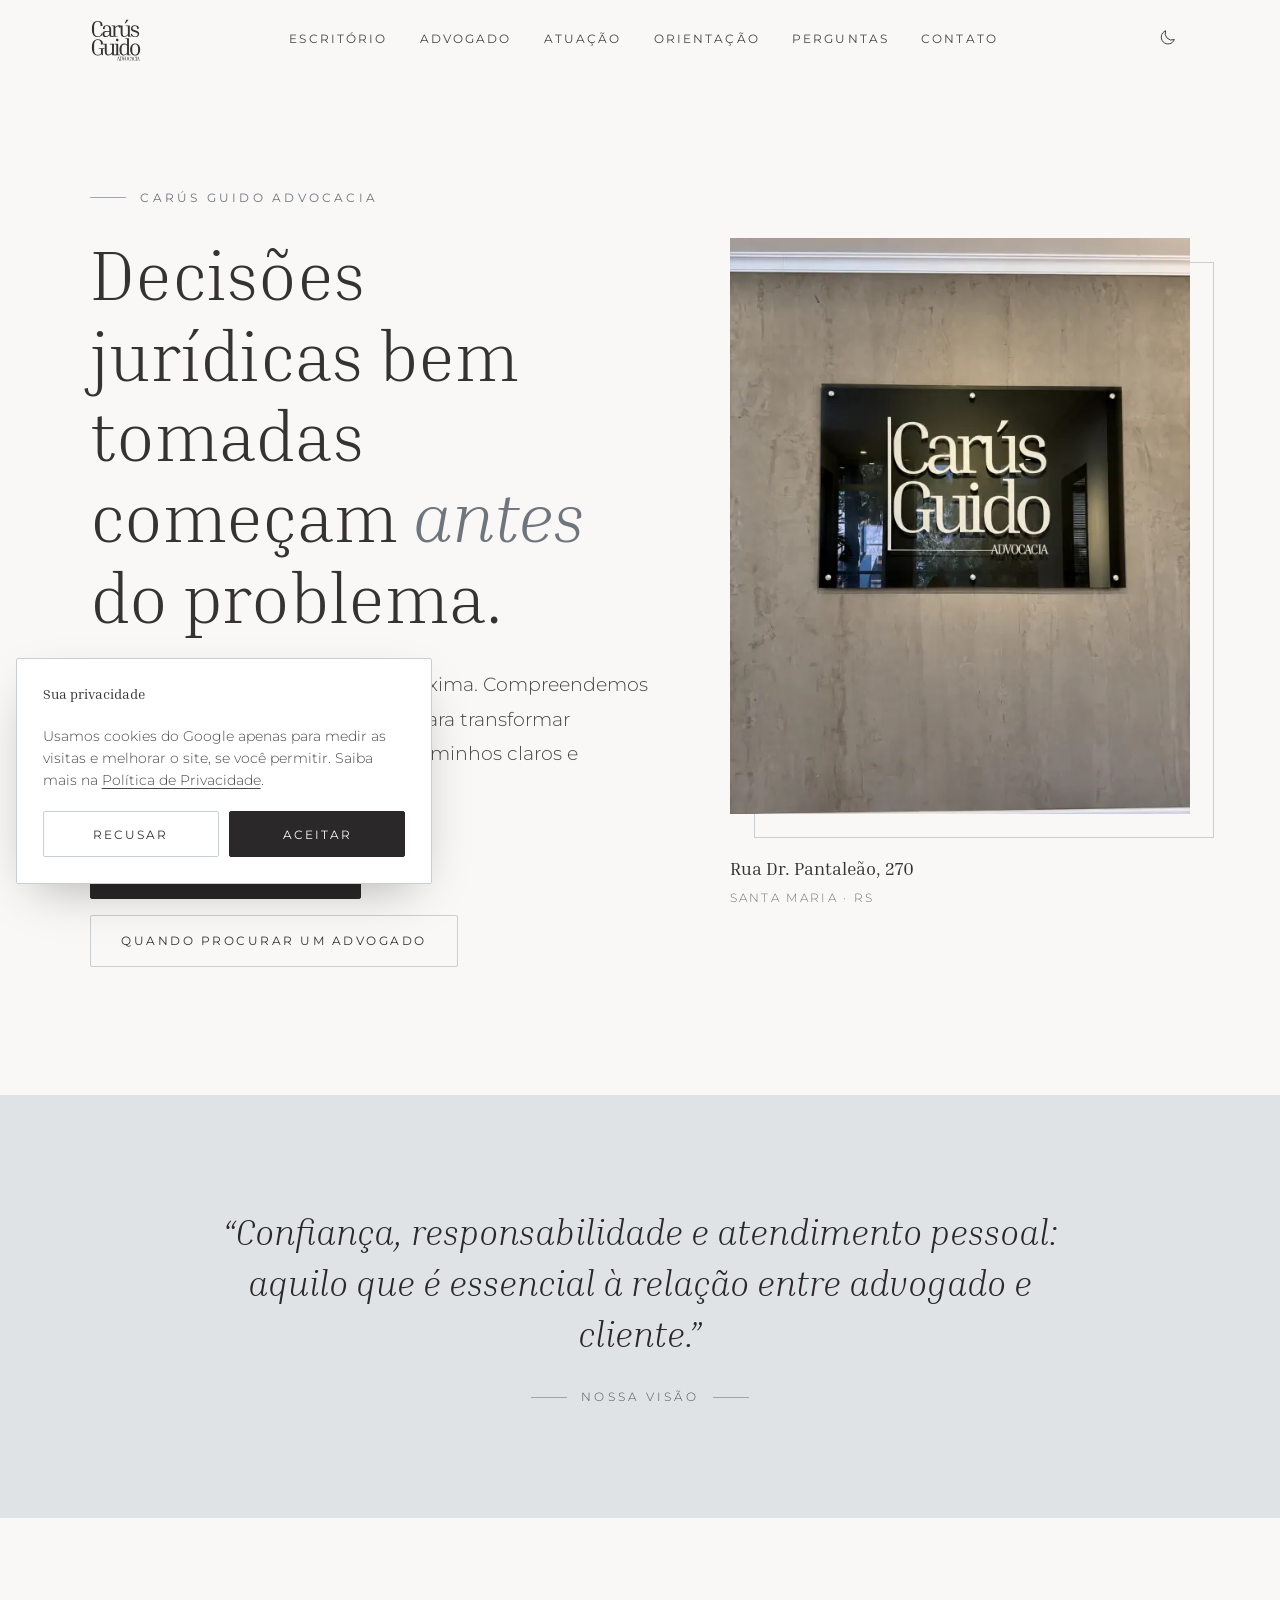
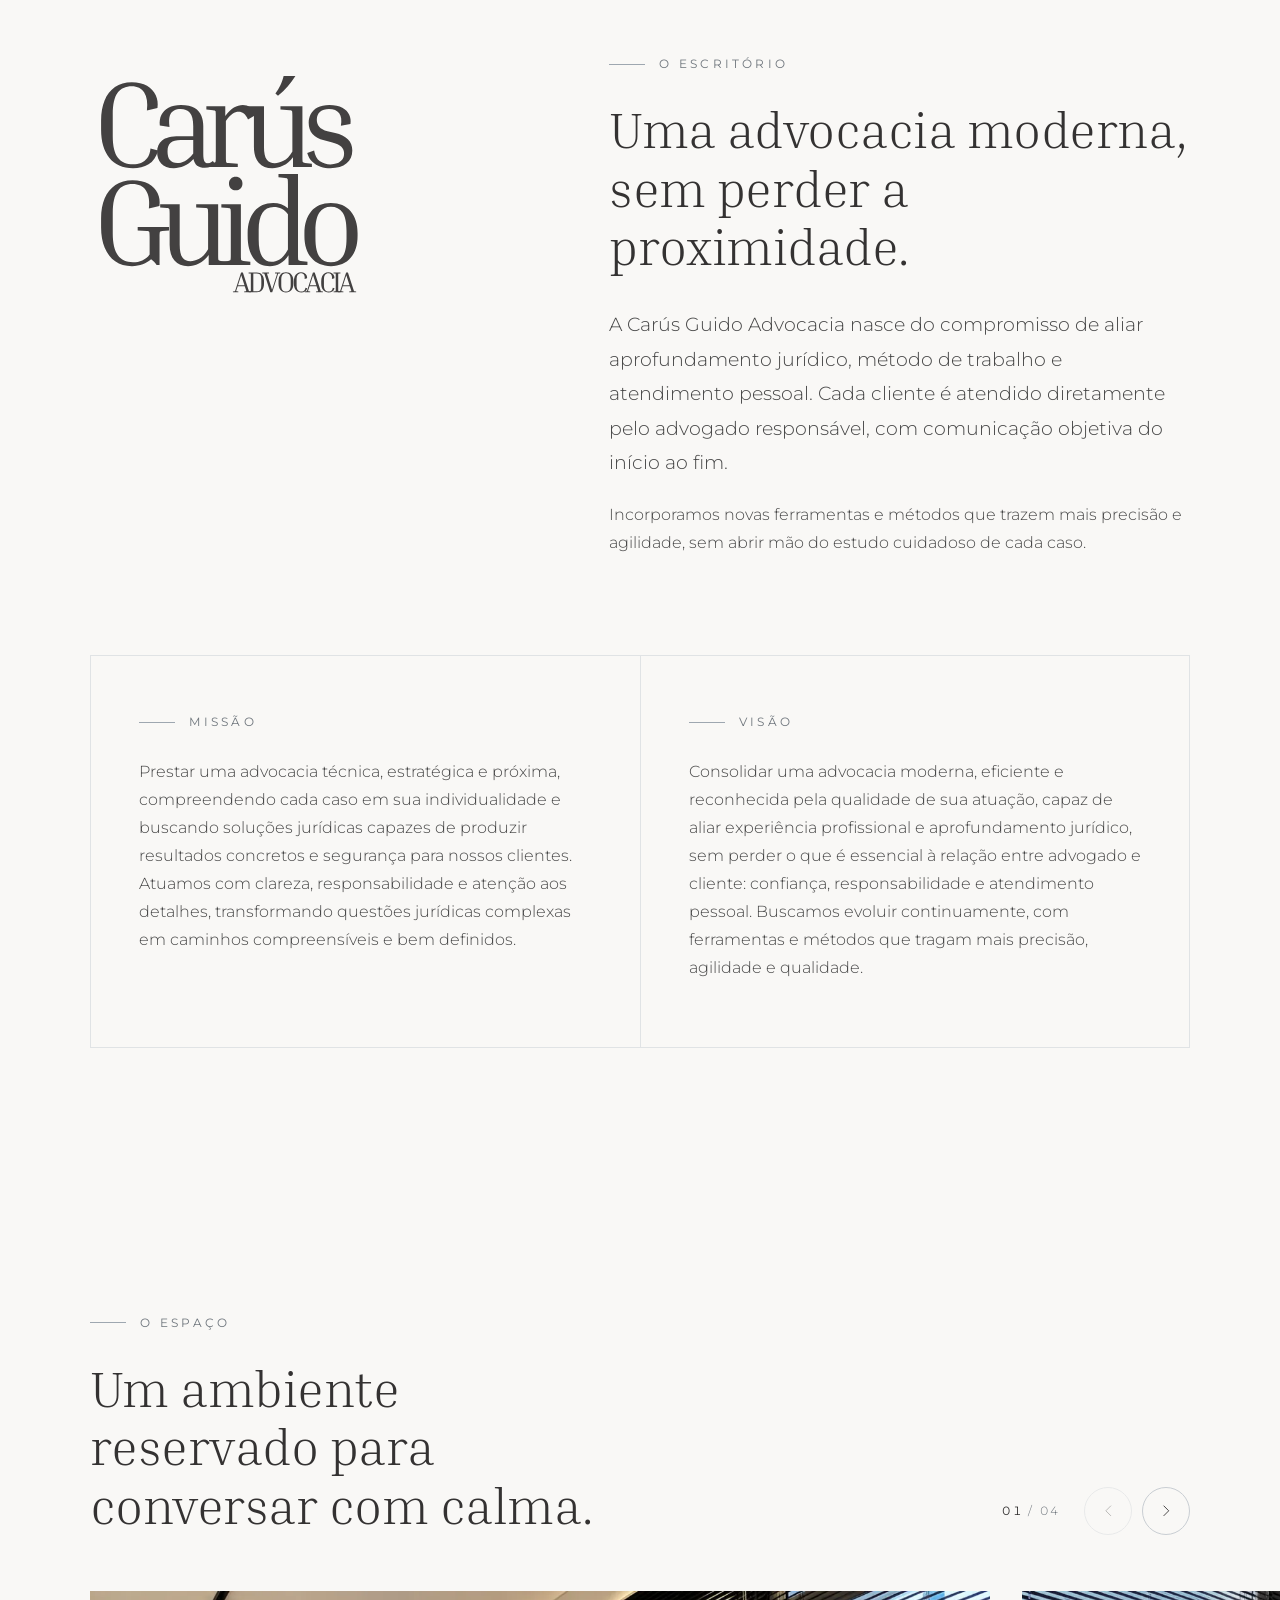
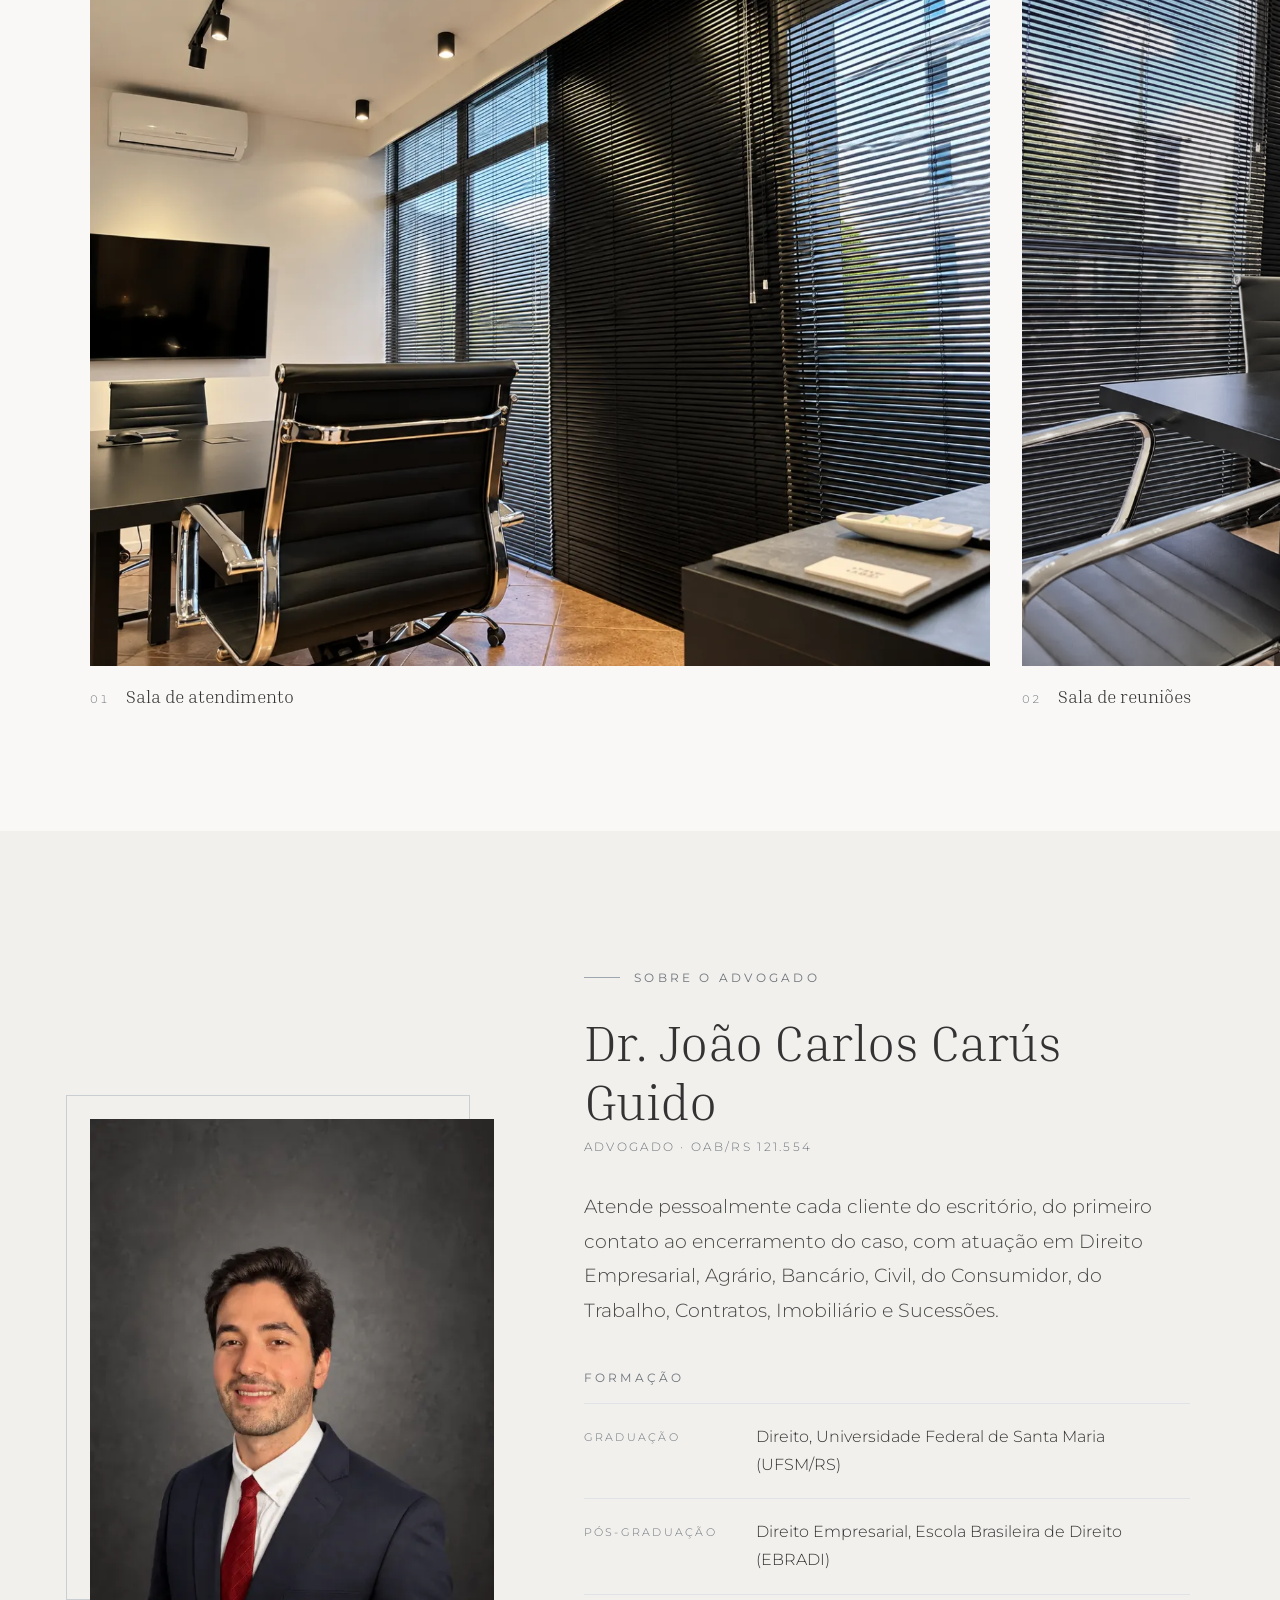
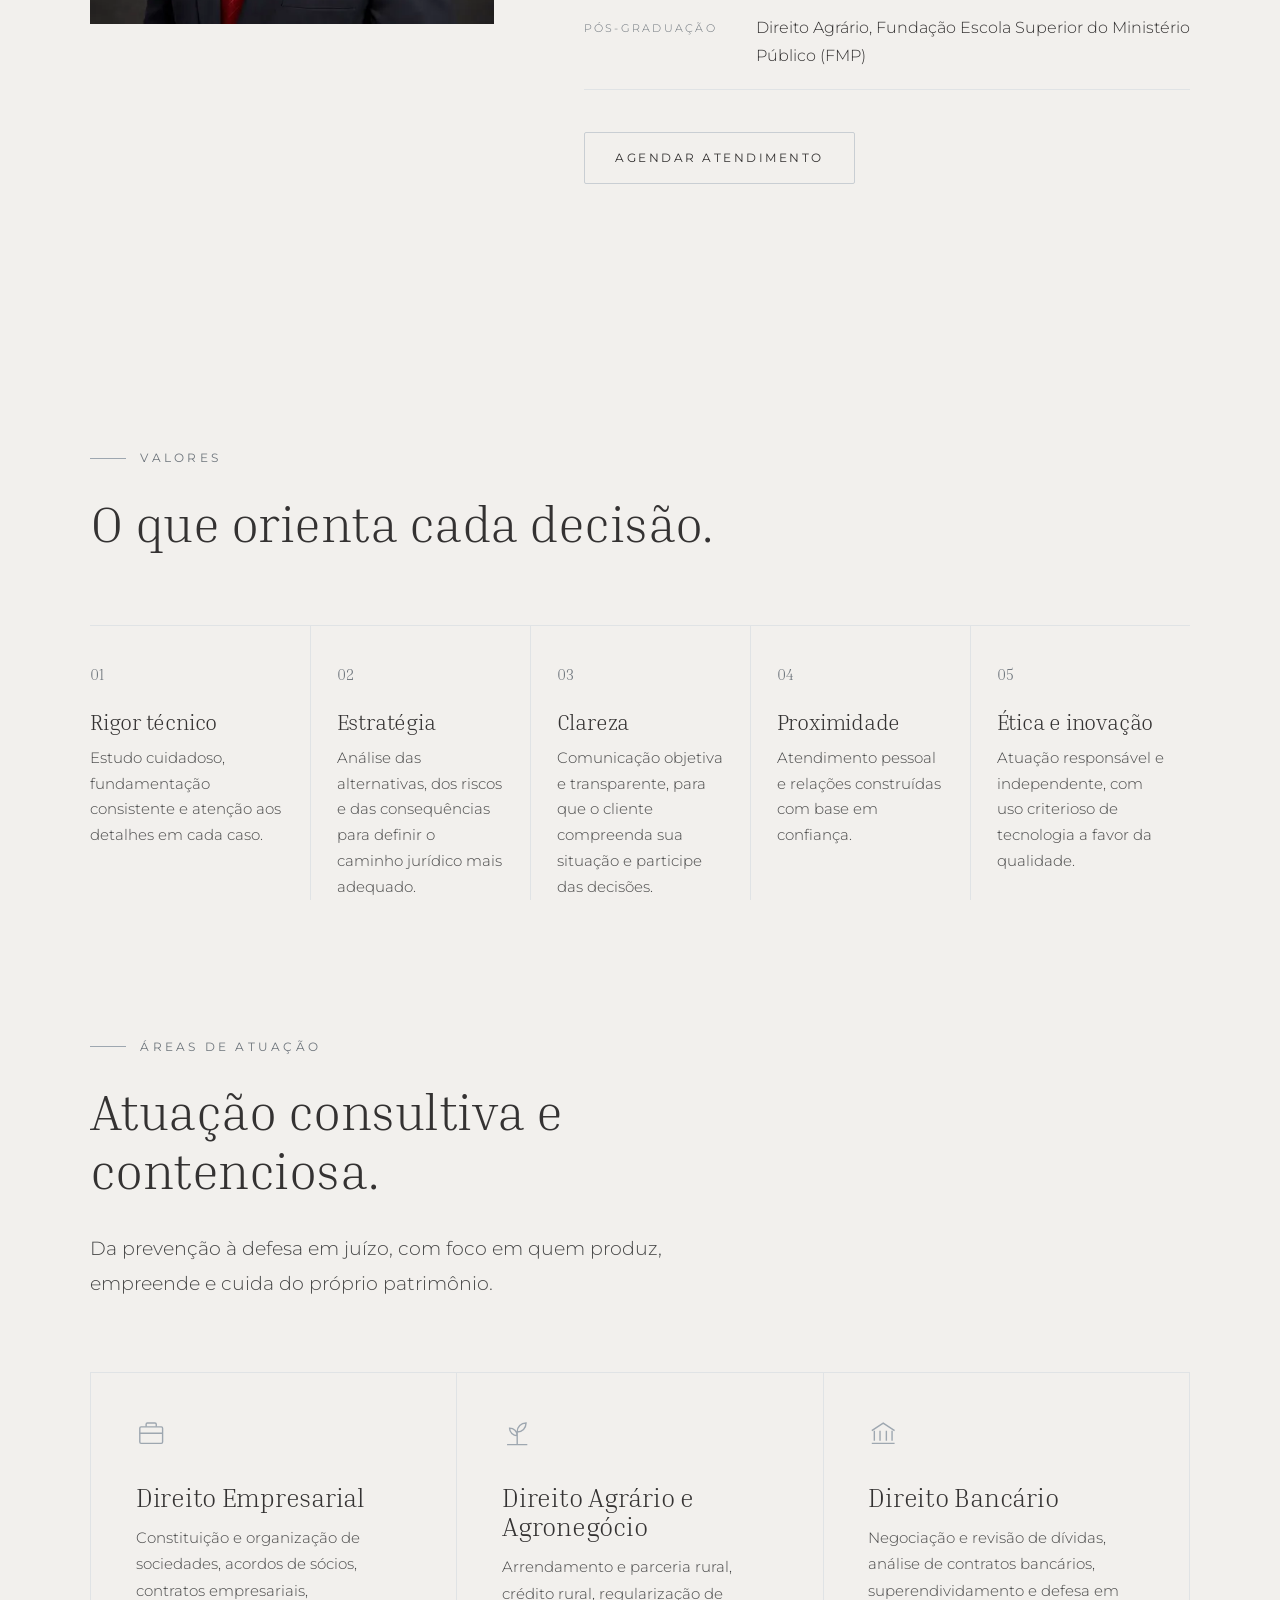
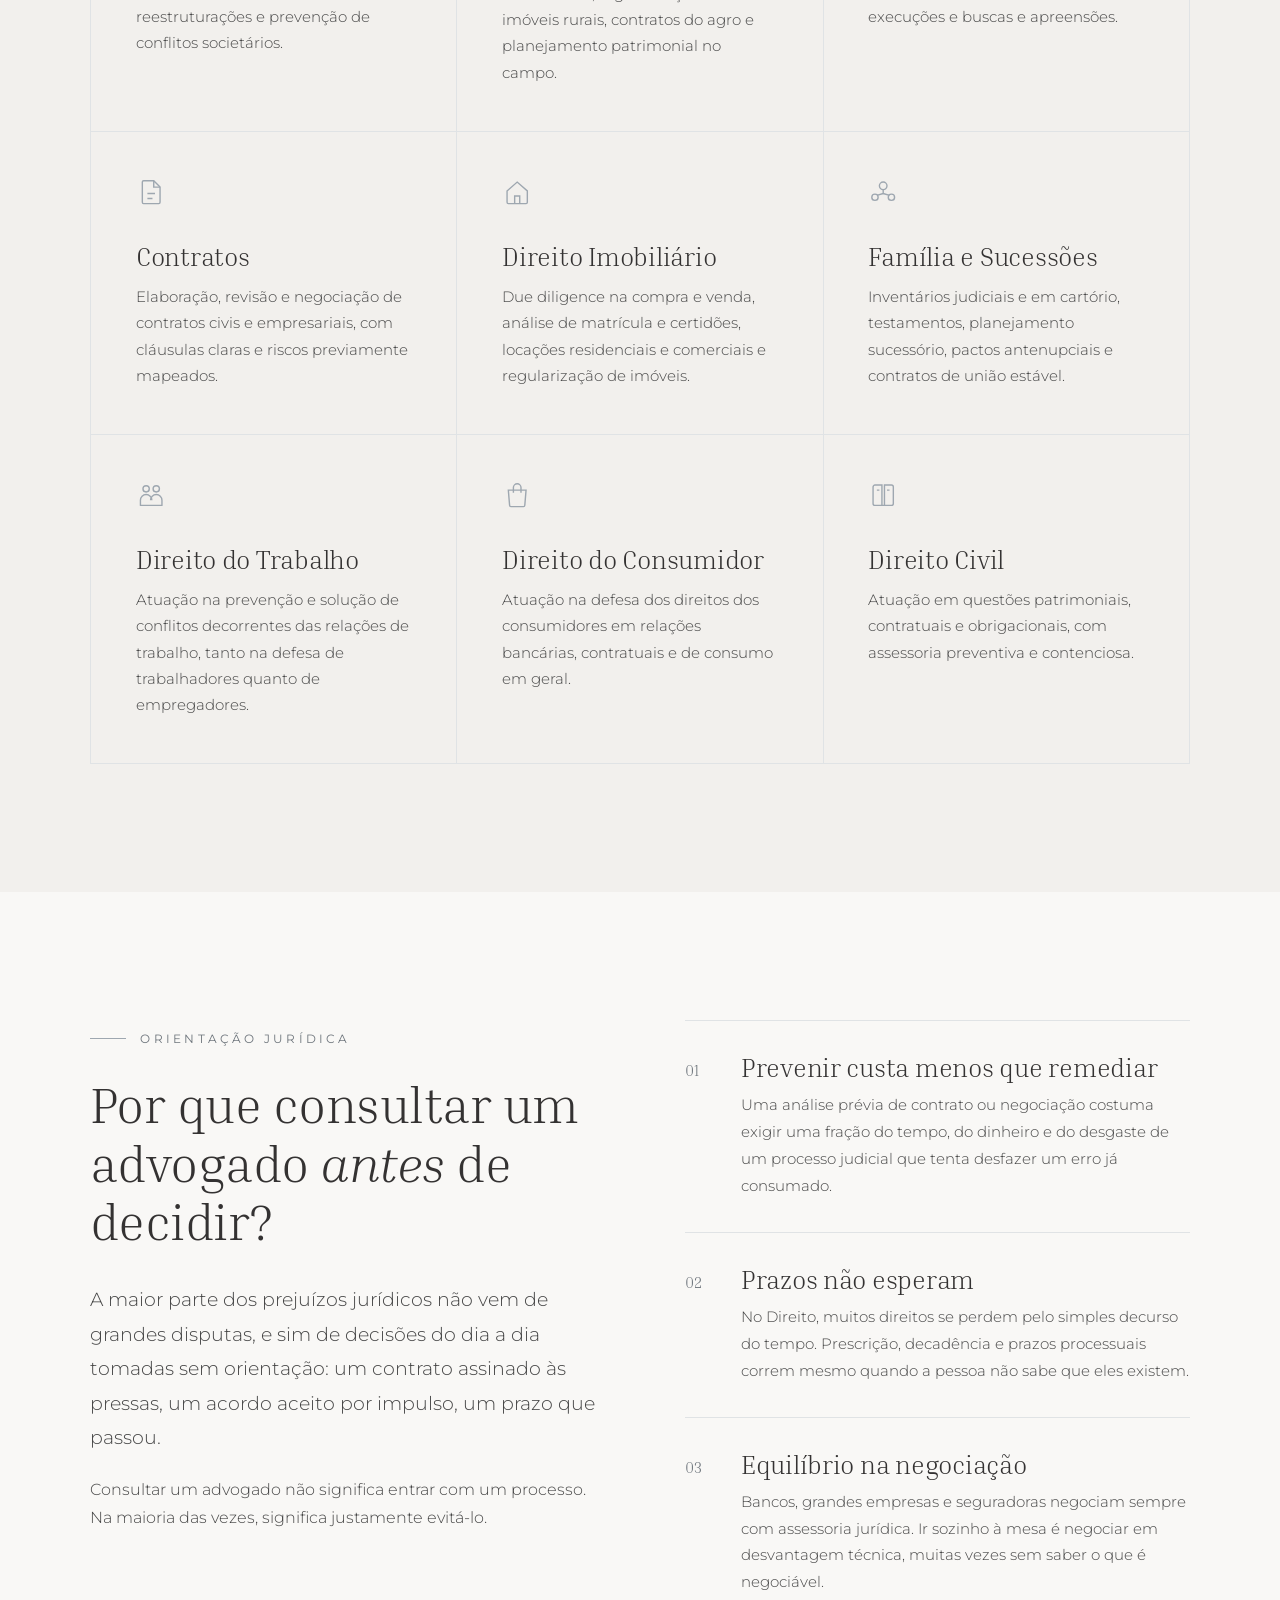
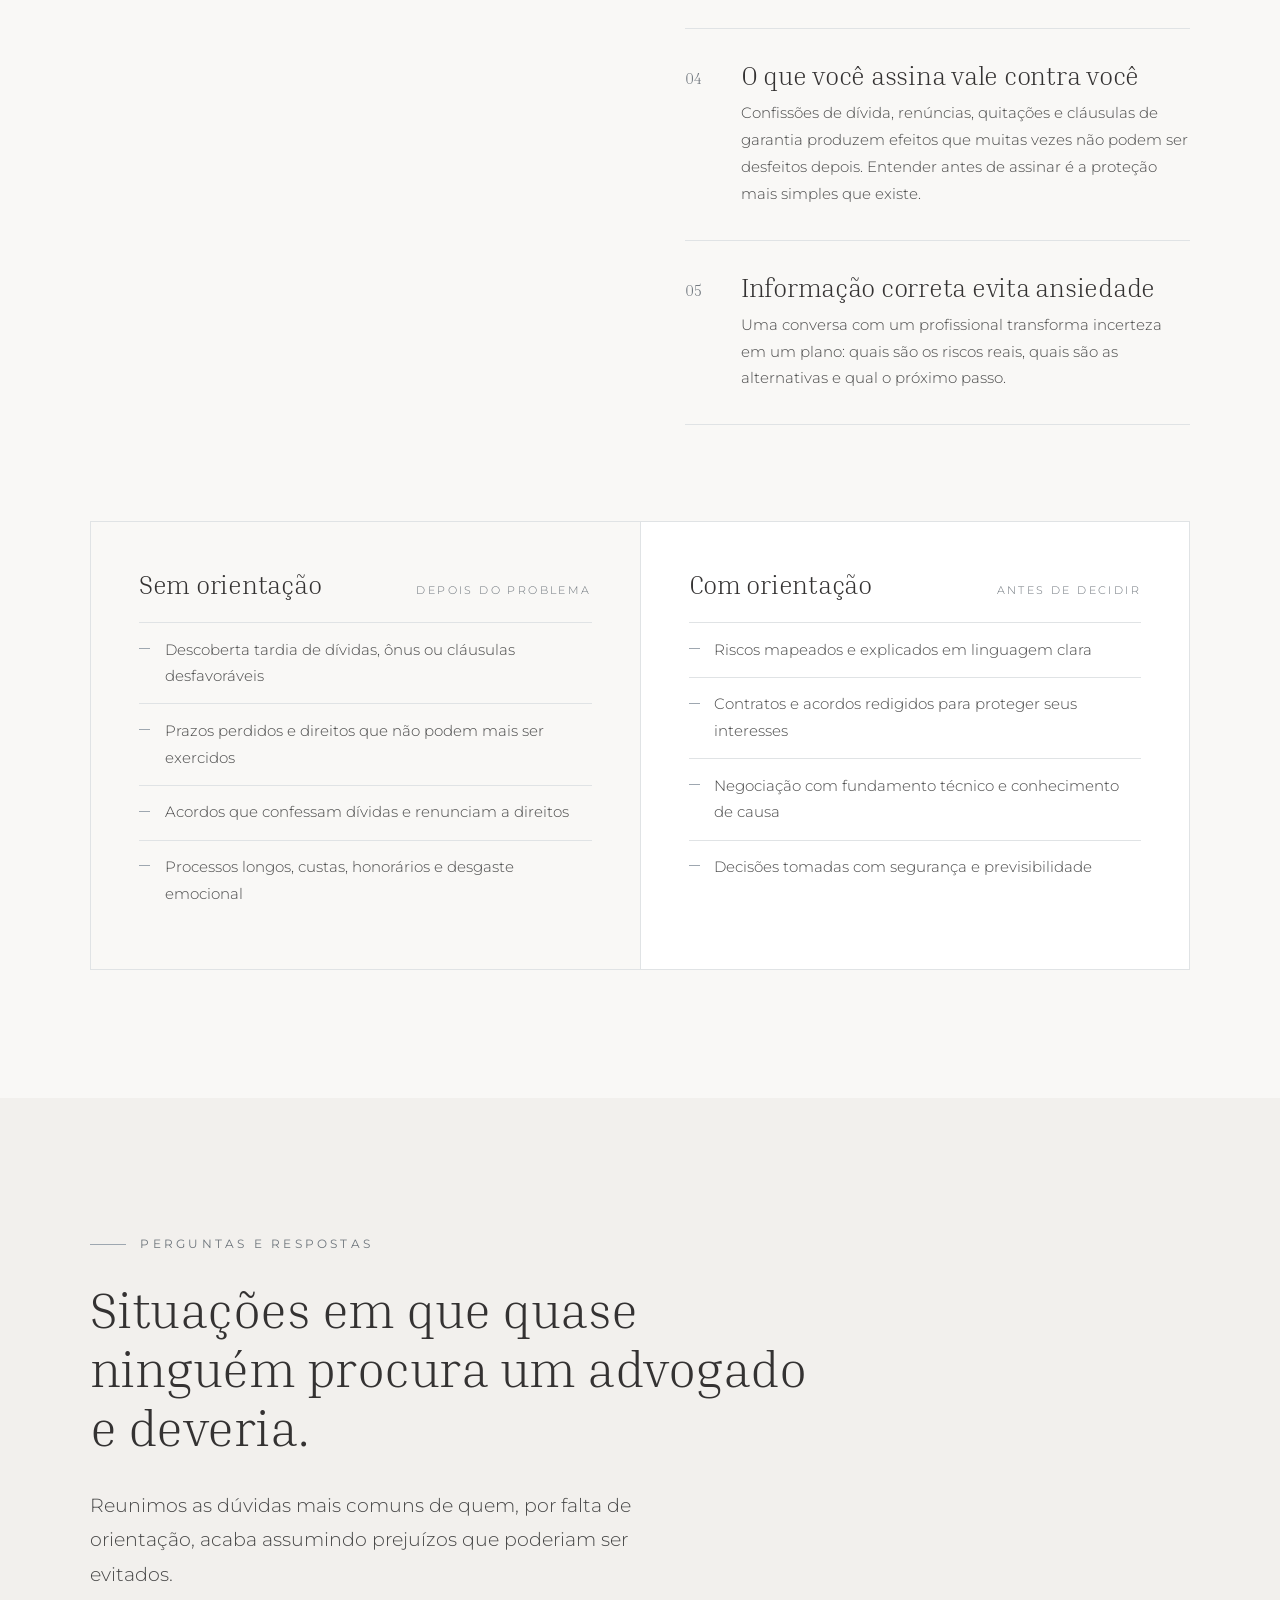
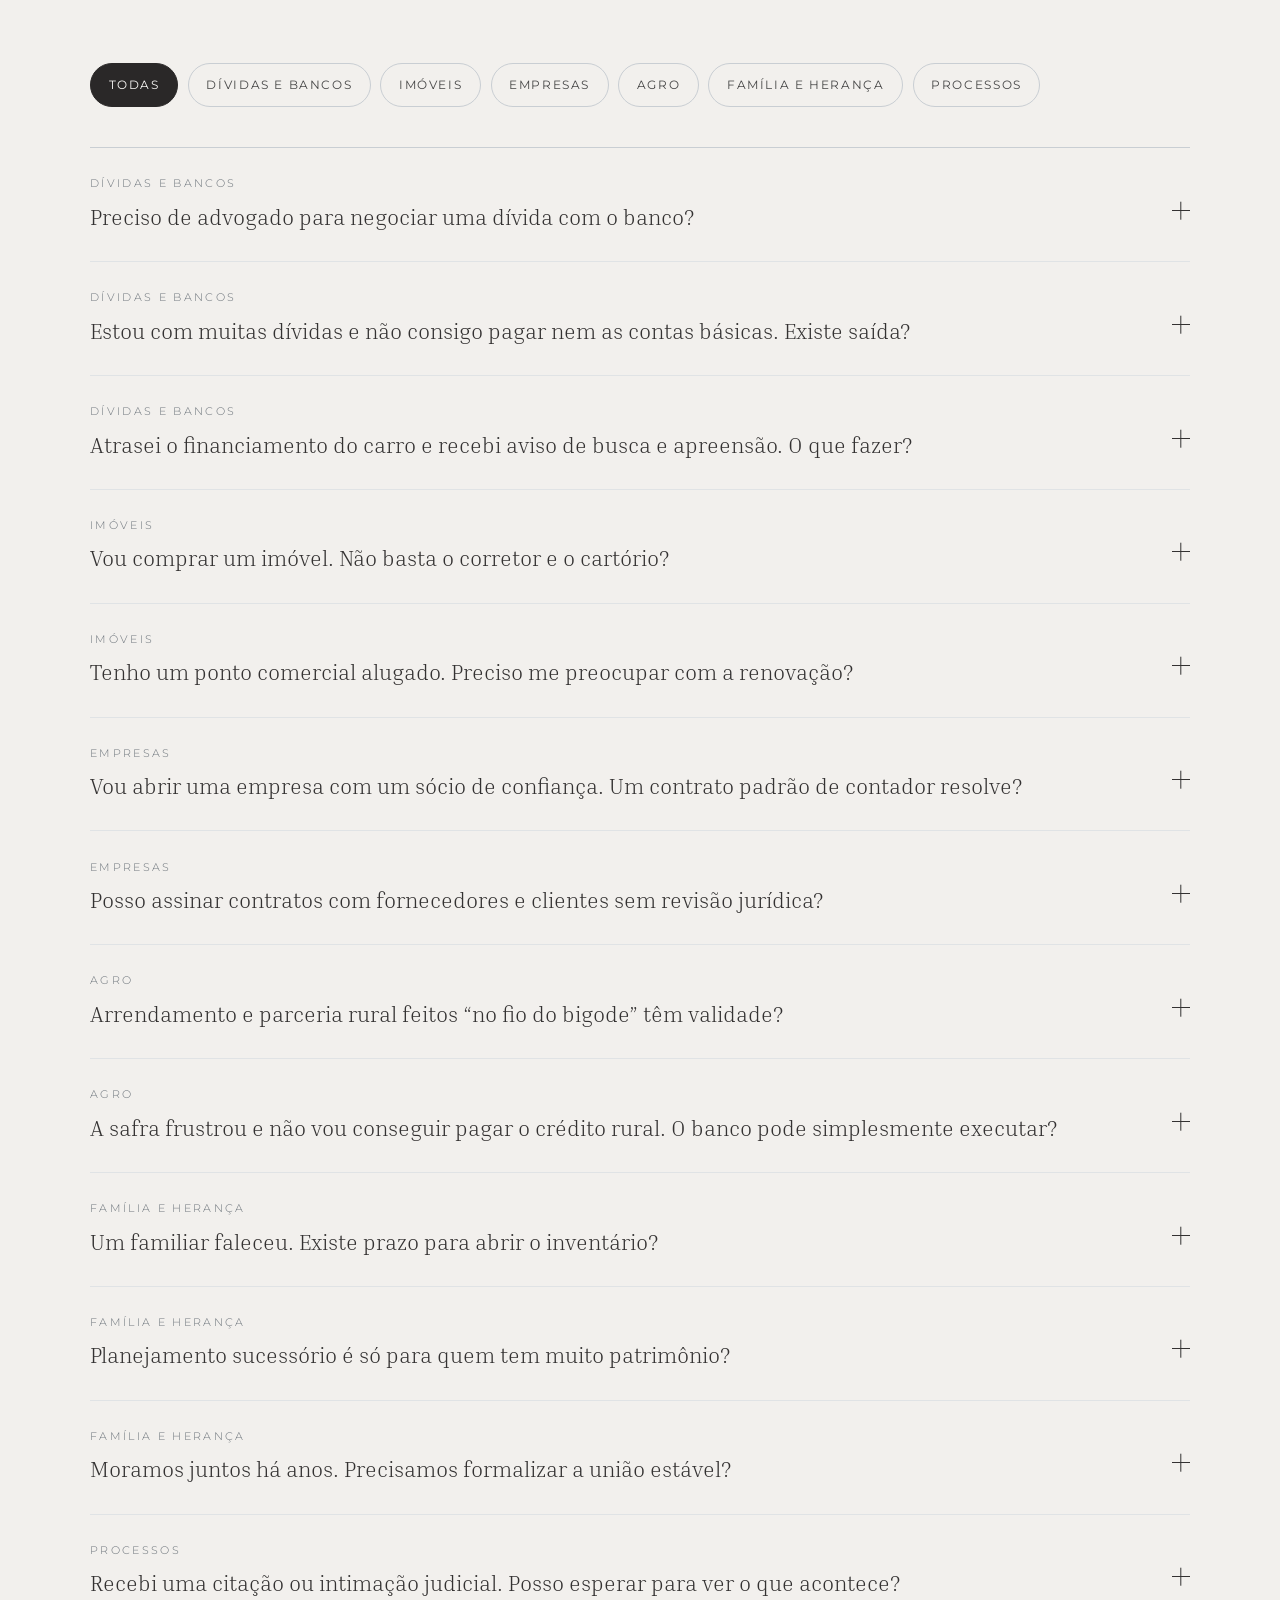
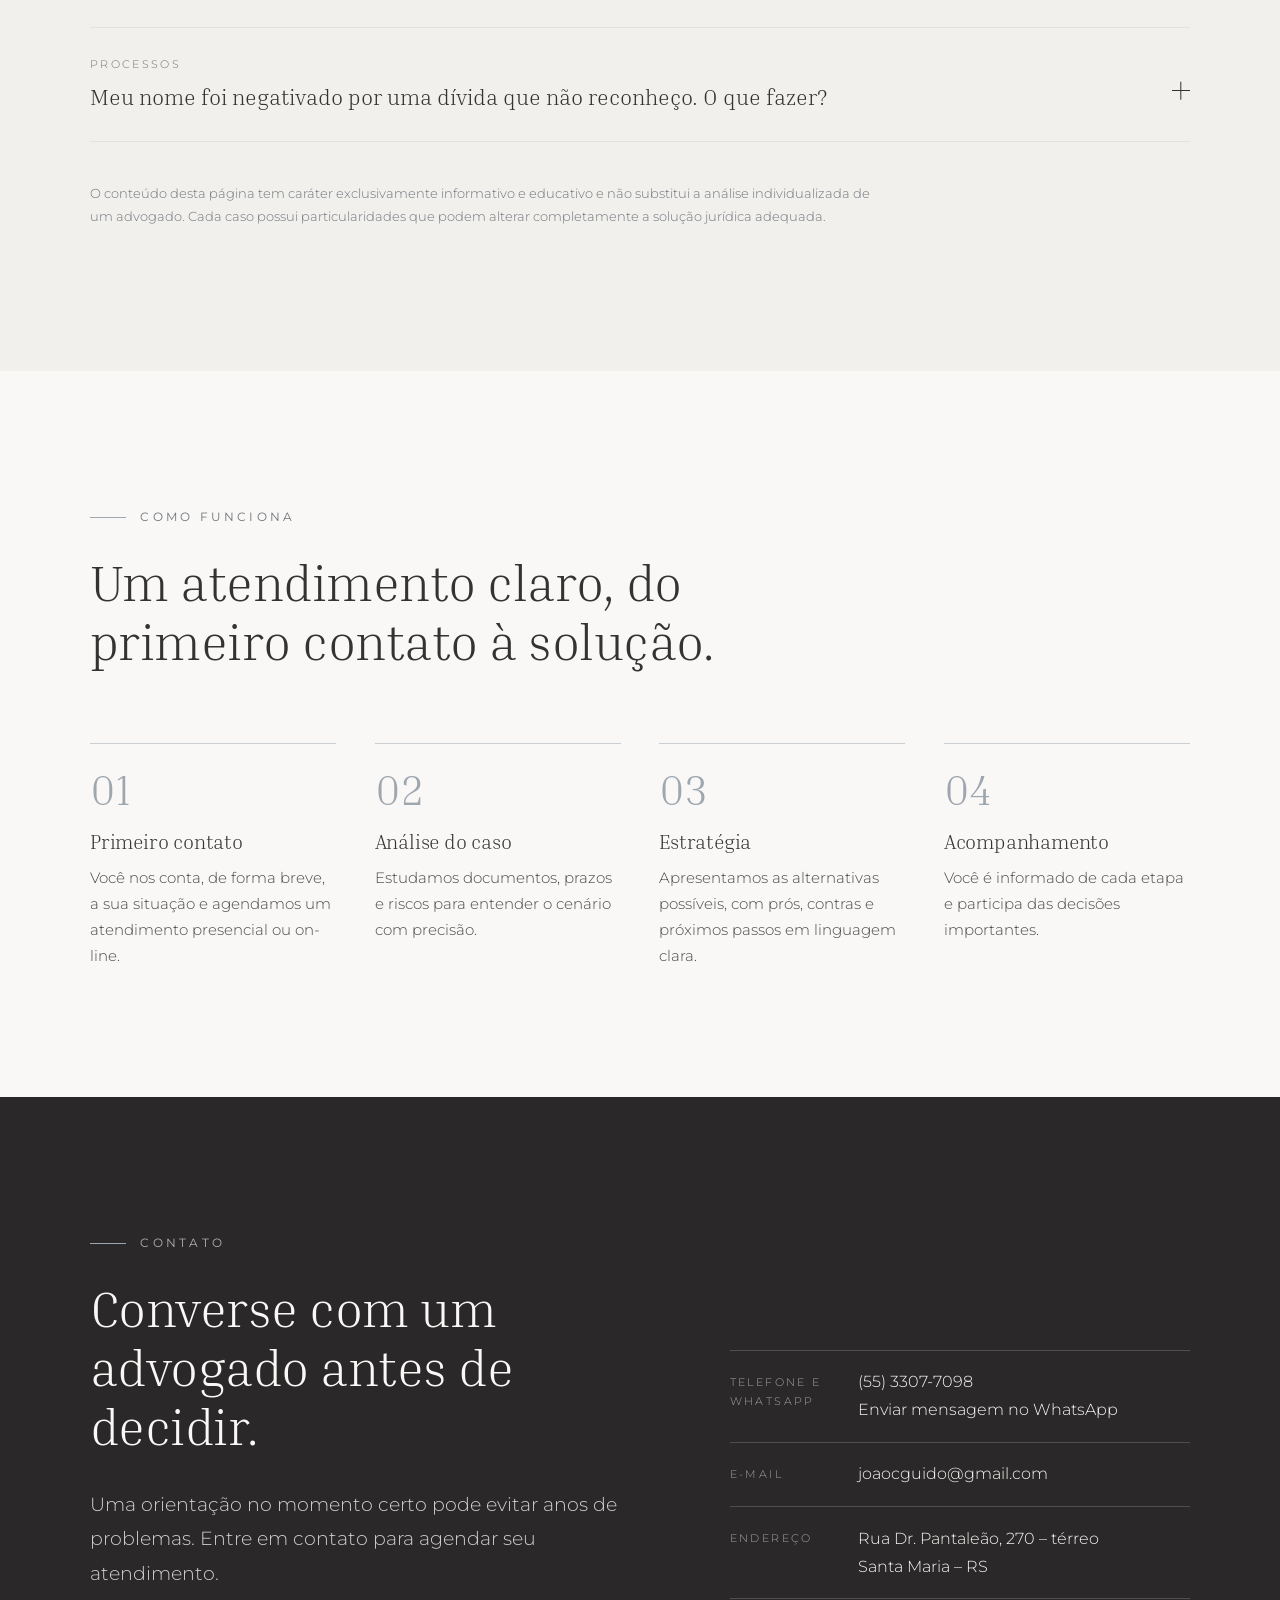
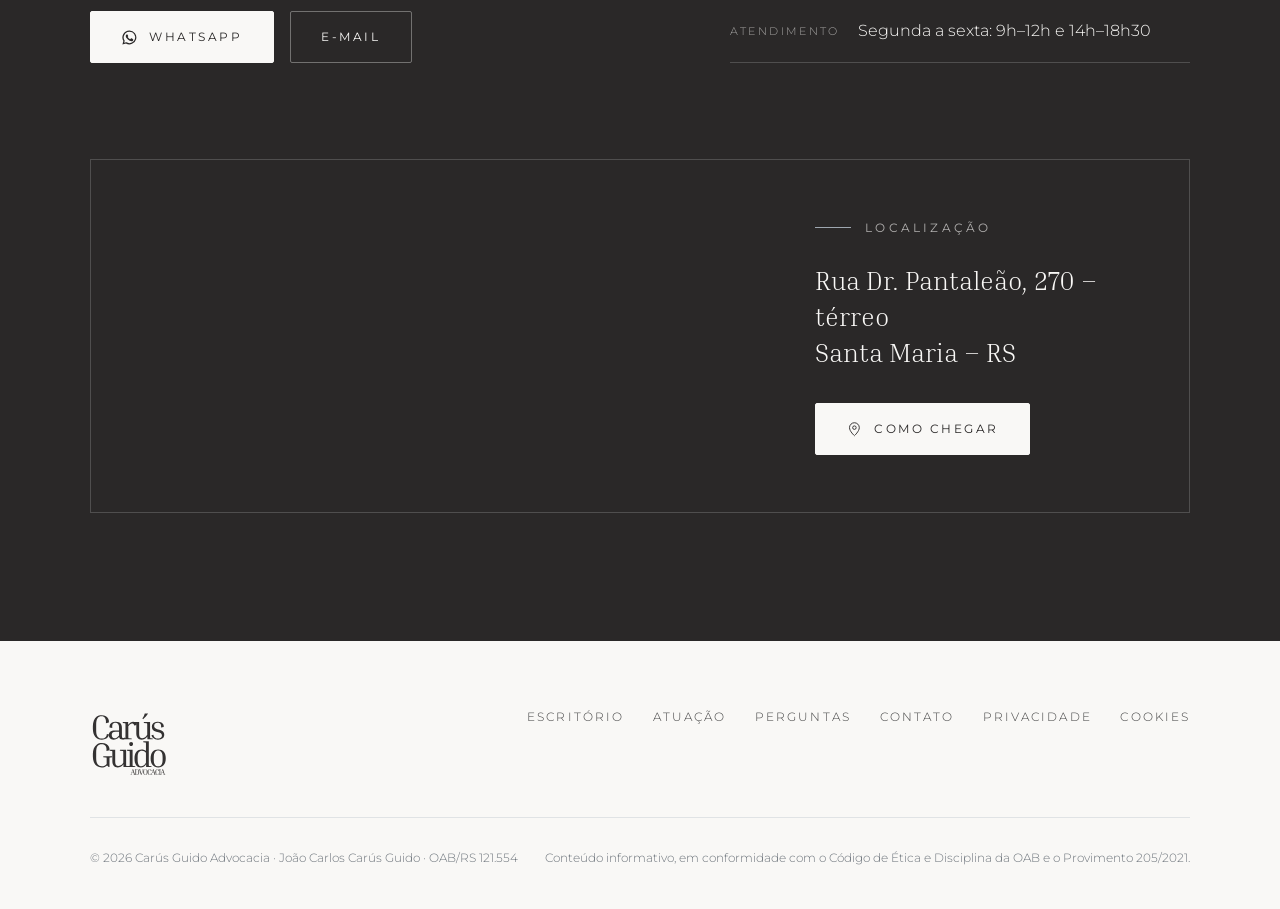
==== commit 387a561b: "Usa "a" Carús Guido, inclui Trabalho, Consumidor e Civil nas áreas e retira o sábado do atendimento " ====
--- a/index.html
+++ b/index.html
@@ -16,7 +16,7 @@
   <!-- End Google Tag Manager -->
   <meta name="viewport" content="width=device-width, initial-scale=1, viewport-fit=cover">
   <title>Carús Guido Advocacia | Advocacia técnica, estratégica e próxima</title>
-  <meta name="description" content="Escritório Carús Guido Advocacia, em Santa Maria – RS, do advogado João Carlos Carús Guido (OAB/RS 121.554). Atuação em Direito Empresarial, Agrário, Bancário, Contratos, Imobiliário e Sucessões, com atendimento pessoal e orientação clara.">
+  <meta name="description" content="Escritório Carús Guido Advocacia, em Santa Maria – RS, do advogado João Carlos Carús Guido (OAB/RS 121.554). Atuação em Direito Empresarial, Agrário, Bancário, Civil, do Consumidor, do Trabalho, Contratos, Imobiliário e Sucessões, com atendimento pessoal e orientação clara.">
   <link rel="canonical" href="https://carusguido.adv.br/">
   <meta name="robots" content="index, follow, max-image-preview:large">
   <meta name="theme-color" content="#F9F8F6" media="(prefers-color-scheme: light)">
@@ -60,7 +60,7 @@
         "url": "https://carusguido.adv.br/",
         "logo": "https://carusguido.adv.br/assets/img/icon-512.png",
         "image": "https://carusguido.adv.br/assets/img/og-image.jpg",
-        "description": "Advocacia técnica, estratégica e próxima, com atuação em Direito Empresarial, Agrário, Bancário, Contratos, Imobiliário e Sucessões.",
+        "description": "Advocacia técnica, estratégica e próxima, com atuação em Direito Empresarial, Agrário, Bancário, Civil, do Consumidor, do Trabalho, Contratos, Imobiliário e Sucessões.",
         "founder": { "@id": "https://carusguido.adv.br/#joao" },
         "areaServed": [{ "@type": "City", "name": "Santa Maria" }, { "@type": "State", "name": "Rio Grande do Sul" }],
         "knowsLanguage": "pt-BR",
@@ -76,8 +76,7 @@
         "hasMap": "https://www.google.com/maps/search/?api=1&query=Rua%20Dr.%20Pantale%C3%A3o%2C%20270%2C%20Santa%20Maria%20-%20RS",
         "openingHoursSpecification": [
           { "@type": "OpeningHoursSpecification", "dayOfWeek": ["Monday","Tuesday","Wednesday","Thursday","Friday"], "opens": "09:00", "closes": "12:00" },
-          { "@type": "OpeningHoursSpecification", "dayOfWeek": ["Monday","Tuesday","Wednesday","Thursday","Friday"], "opens": "14:00", "closes": "18:30" },
-          { "@type": "OpeningHoursSpecification", "dayOfWeek": "Saturday", "opens": "09:00", "closes": "12:00" }
+          { "@type": "OpeningHoursSpecification", "dayOfWeek": ["Monday","Tuesday","Wednesday","Thursday","Friday"], "opens": "14:00", "closes": "18:30" }
         ]
       },
       {
@@ -183,7 +182,7 @@
           <div class="reveal">
             <p class="eyebrow">O escritório</p>
             <h2>Uma advocacia moderna, sem perder a proximidade.</h2>
-            <p class="lead">O Carús Guido Advocacia nasce do compromisso de aliar aprofundamento jurídico, método de trabalho e atendimento pessoal. Cada cliente é atendido diretamente pelo advogado responsável, com comunicação objetiva do início ao fim.</p>
+            <p class="lead">A Carús Guido Advocacia nasce do compromisso de aliar aprofundamento jurídico, método de trabalho e atendimento pessoal. Cada cliente é atendido diretamente pelo advogado responsável, com comunicação objetiva do início ao fim.</p>
             <p>Incorporamos novas ferramentas e métodos que trazem mais precisão e agilidade, sem abrir mão do estudo cuidadoso de cada caso.</p>
 
           </div>
@@ -255,7 +254,7 @@
           <p class="eyebrow">Sobre o advogado</p>
           <h2 id="advogado-titulo">Dr. João Carlos Carús Guido</h2>
           <p class="lawyer__oab">Advogado · OAB/RS 121.554</p>
-          <p class="lead">Atende pessoalmente cada cliente do escritório, do primeiro contato ao encerramento do caso, com atuação em Direito Empresarial, Agrário, Bancário, Contratos, Imobiliário e Sucessões.</p>
+          <p class="lead">Atende pessoalmente cada cliente do escritório, do primeiro contato ao encerramento do caso, com atuação em Direito Empresarial, Agrário, Bancário, Civil, do Consumidor, do Trabalho, Contratos, Imobiliário e Sucessões.</p>
           <h3 class="lawyer__subtitle">Formação</h3>
           <ul class="credentials" aria-label="Formação do advogado">
             <li><span>Graduação</span><p>Direito, Universidade Federal de Santa Maria (UFSM/RS)</p></li>
@@ -323,6 +322,21 @@
             <svg viewBox="0 0 24 24" fill="none" stroke="currentColor" aria-hidden="true"><circle cx="12" cy="7" r="3"/><circle cx="5.5" cy="16" r="2.5"/><circle cx="18.5" cy="16" r="2.5"/><path d="M12 10v3M12 13l-5 1.5M12 13l5 1.5"/></svg>
             <h3>Família e Sucessões</h3>
             <p>Inventários judiciais e em cartório, testamentos, planejamento sucessório, pactos antenupciais e contratos de união estável.</p>
+          </article>
+          <article class="area">
+            <svg viewBox="0 0 24 24" fill="none" stroke="currentColor" aria-hidden="true"><circle cx="8" cy="7" r="2.5"/><circle cx="16" cy="7" r="2.5"/><path d="M3.5 20v-4a4.5 4.5 0 0 1 9 0M11.5 16a4.5 4.5 0 0 1 9 0v4M3 20h18"/></svg>
+            <h3>Direito do Trabalho</h3>
+            <p>Atuação na prevenção e solução de conflitos decorrentes das relações de trabalho, tanto na defesa de trabalhadores quanto de empregadores.</p>
+          </article>
+          <article class="area">
+            <svg viewBox="0 0 24 24" fill="none" stroke="currentColor" aria-hidden="true"><path d="M5 8h14l-1 12a1 1 0 0 1-1 1H7a1 1 0 0 1-1-1L5 8Z"/><path d="M9 10V6a3 3 0 0 1 6 0v4"/></svg>
+            <h3>Direito do Consumidor</h3>
+            <p>Atuação na defesa dos direitos dos consumidores em relações bancárias, contratuais e de consumo em geral.</p>
+          </article>
+          <article class="area">
+            <svg viewBox="0 0 24 24" fill="none" stroke="currentColor" aria-hidden="true"><path d="M4 5.5A1.5 1.5 0 0 1 5.5 4H11v16H5.5A1.5 1.5 0 0 1 4 18.5v-13ZM20 5.5A1.5 1.5 0 0 0 18.5 4H13v16h5.5a1.5 1.5 0 0 0 1.5-1.5v-13Z"/><path d="M11 20h2M7 8h2M15 8h2"/></svg>
+            <h3>Direito Civil</h3>
+            <p>Atuação em questões patrimoniais, contratuais e obrigacionais, com assessoria preventiva e contenciosa.</p>
           </article>
         </div>
       </div>
@@ -600,7 +614,7 @@
           <li><span>Telefone e WhatsApp</span><p style="margin:0"><a href="tel:+555533077098">(55) 3307-7098</a><br><a href="https://wa.me/555533077098?text=Ol%C3%A1%2C%20vim%20pelo%20site%20e%20gostaria%20de%20agendar%20um%20atendimento" target="_blank" rel="noopener">Enviar mensagem no WhatsApp</a></p></li>
           <li><span>E-mail</span><a href="mailto:joaocguido@gmail.com">joaocguido@gmail.com</a></li>
           <li><span>Endereço</span><address>Rua Dr. Pantaleão, 270 – térreo<br>Santa Maria – RS</address></li>
-          <li><span>Atendimento</span><p style="margin:0">Segunda a sexta: 9h–12h e 14h–18h30<br>Sábado: 9h–12h</p></li>
+          <li><span>Atendimento</span><p style="margin:0">Segunda a sexta: 9h–12h e 14h–18h30</p></li>
         </ul>
       </div>
 
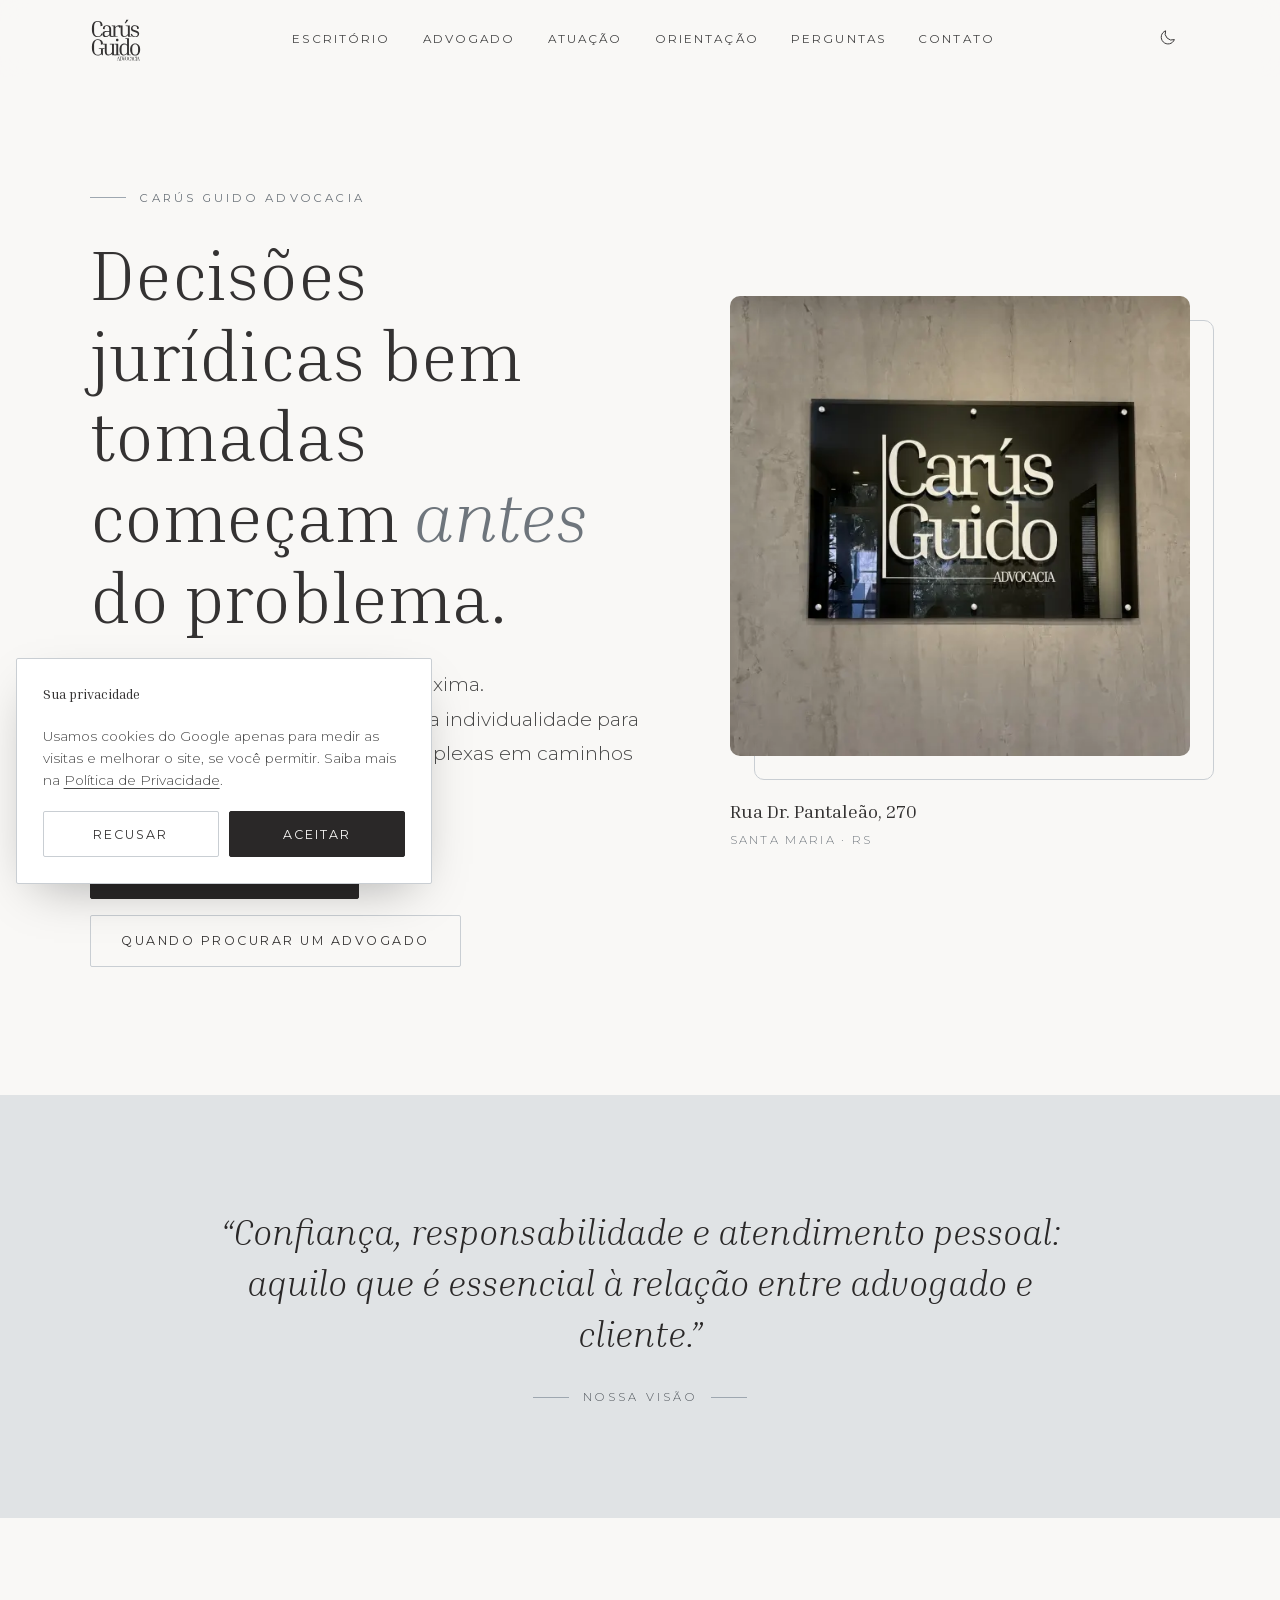
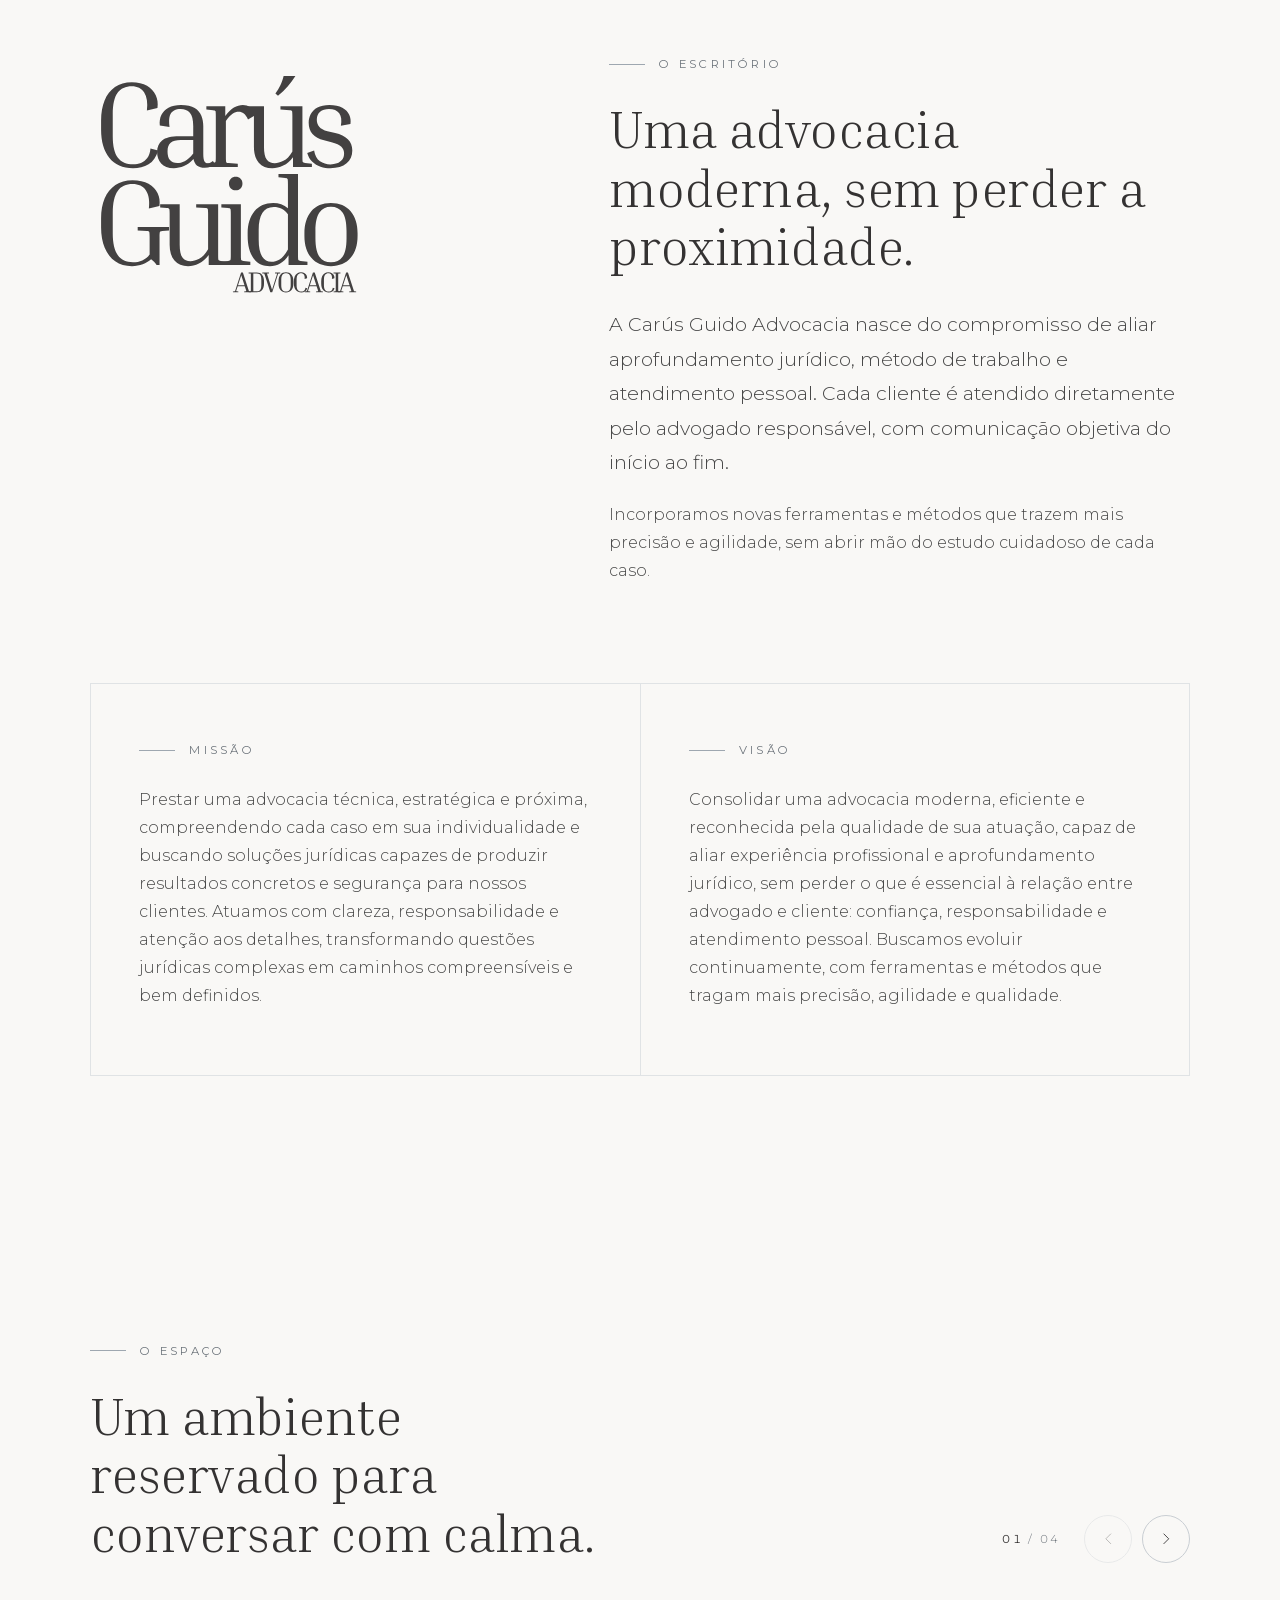
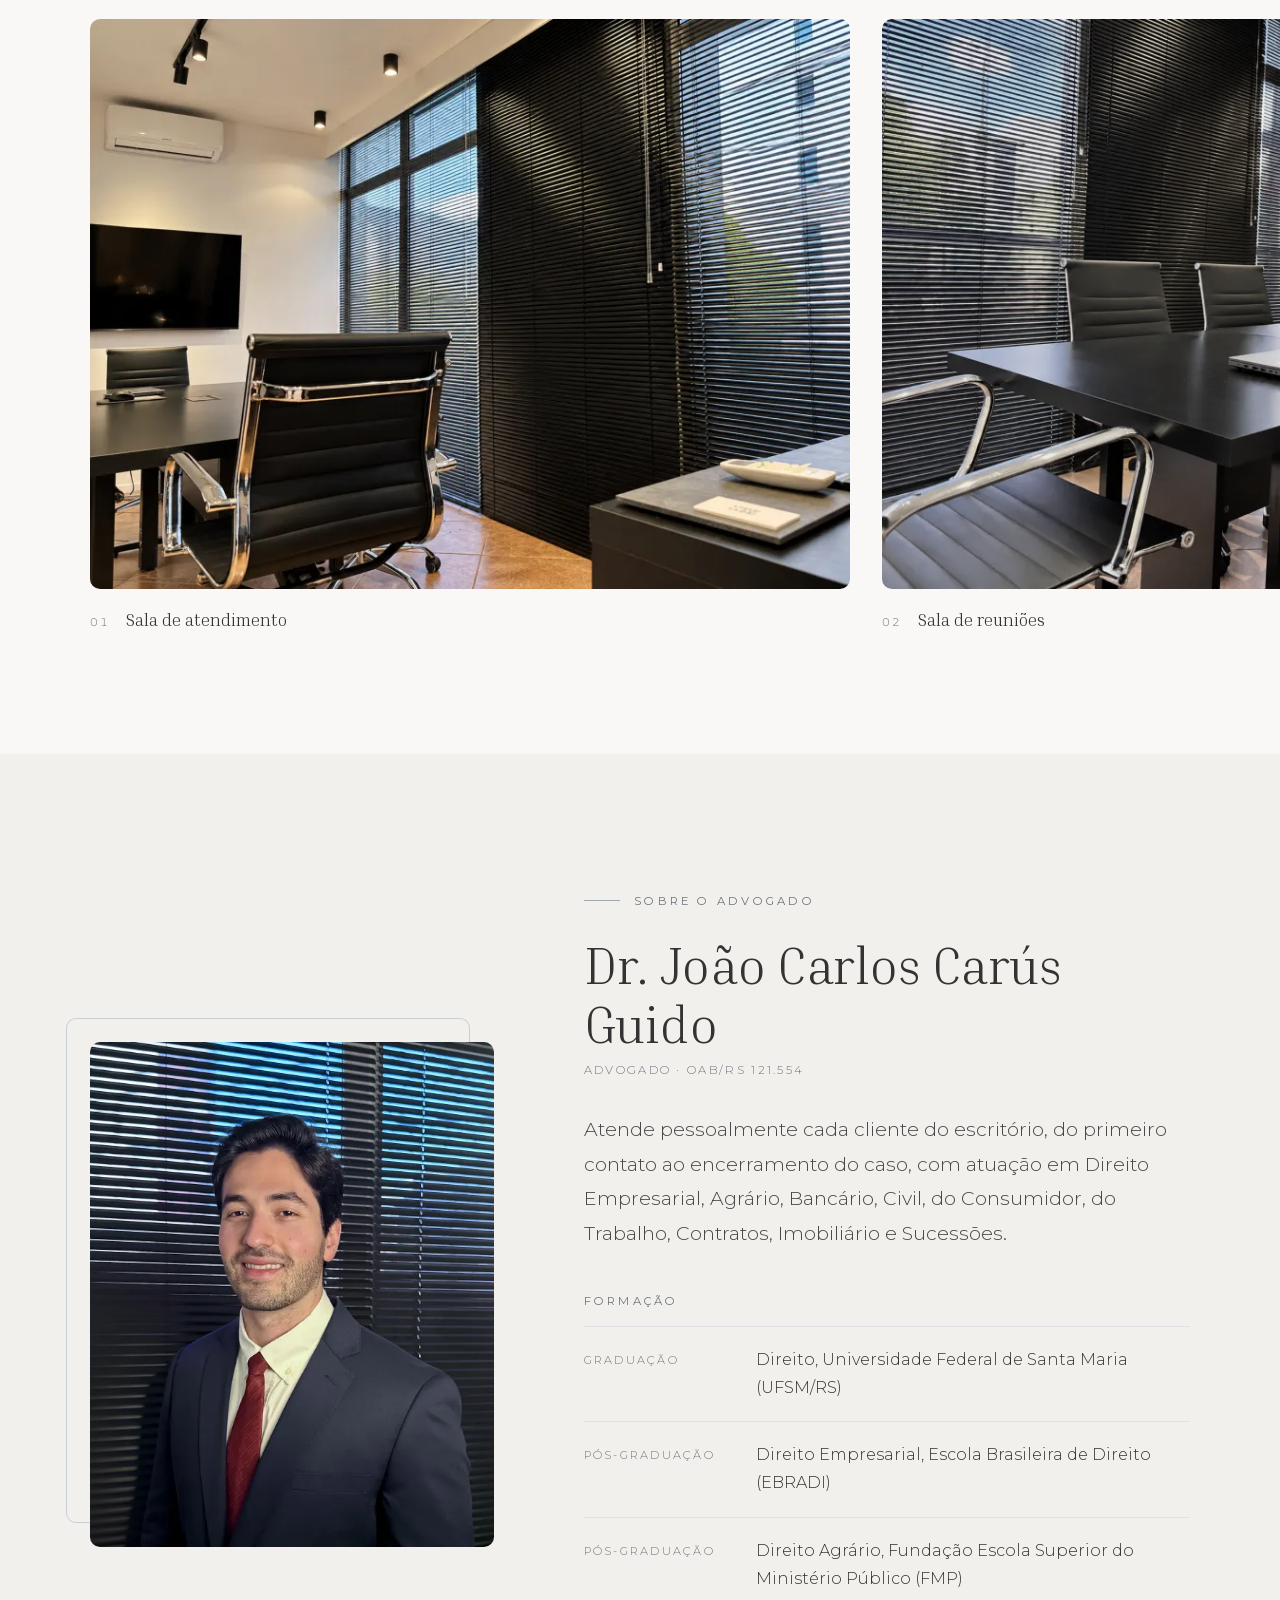
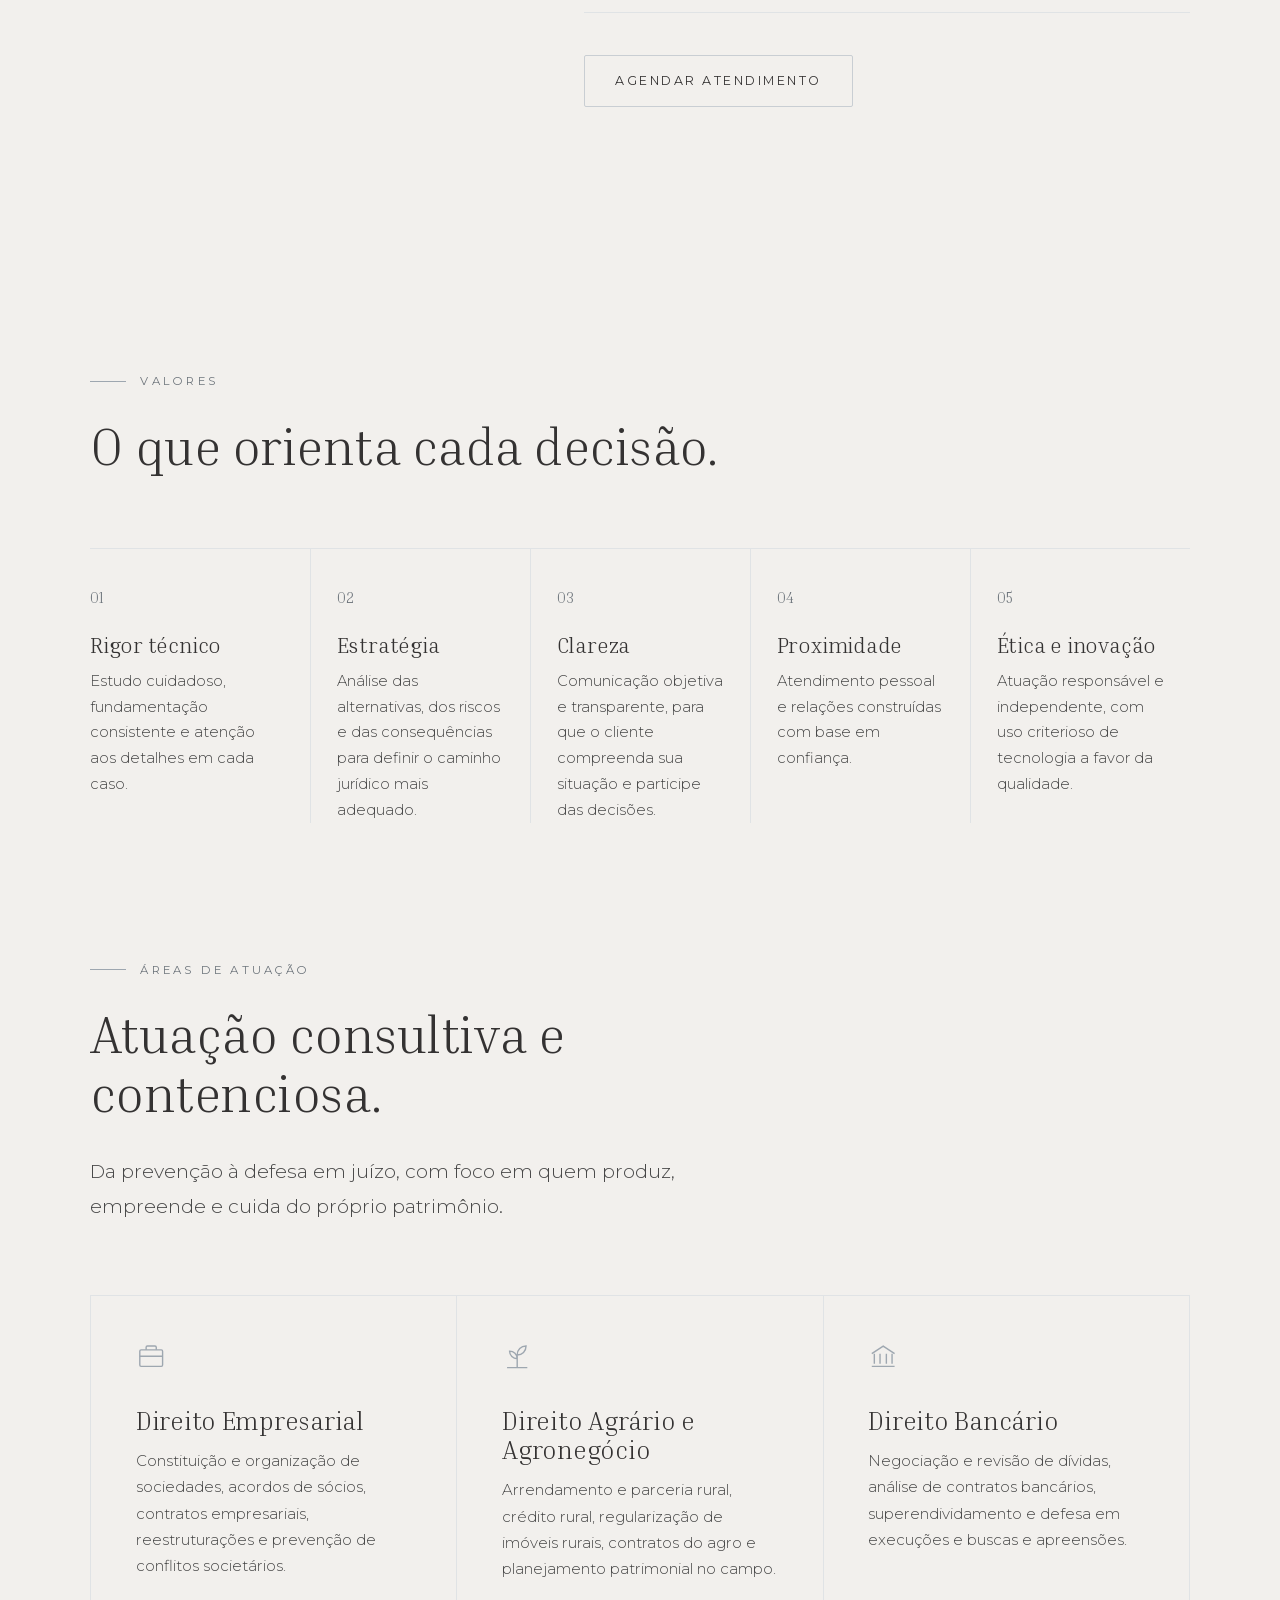
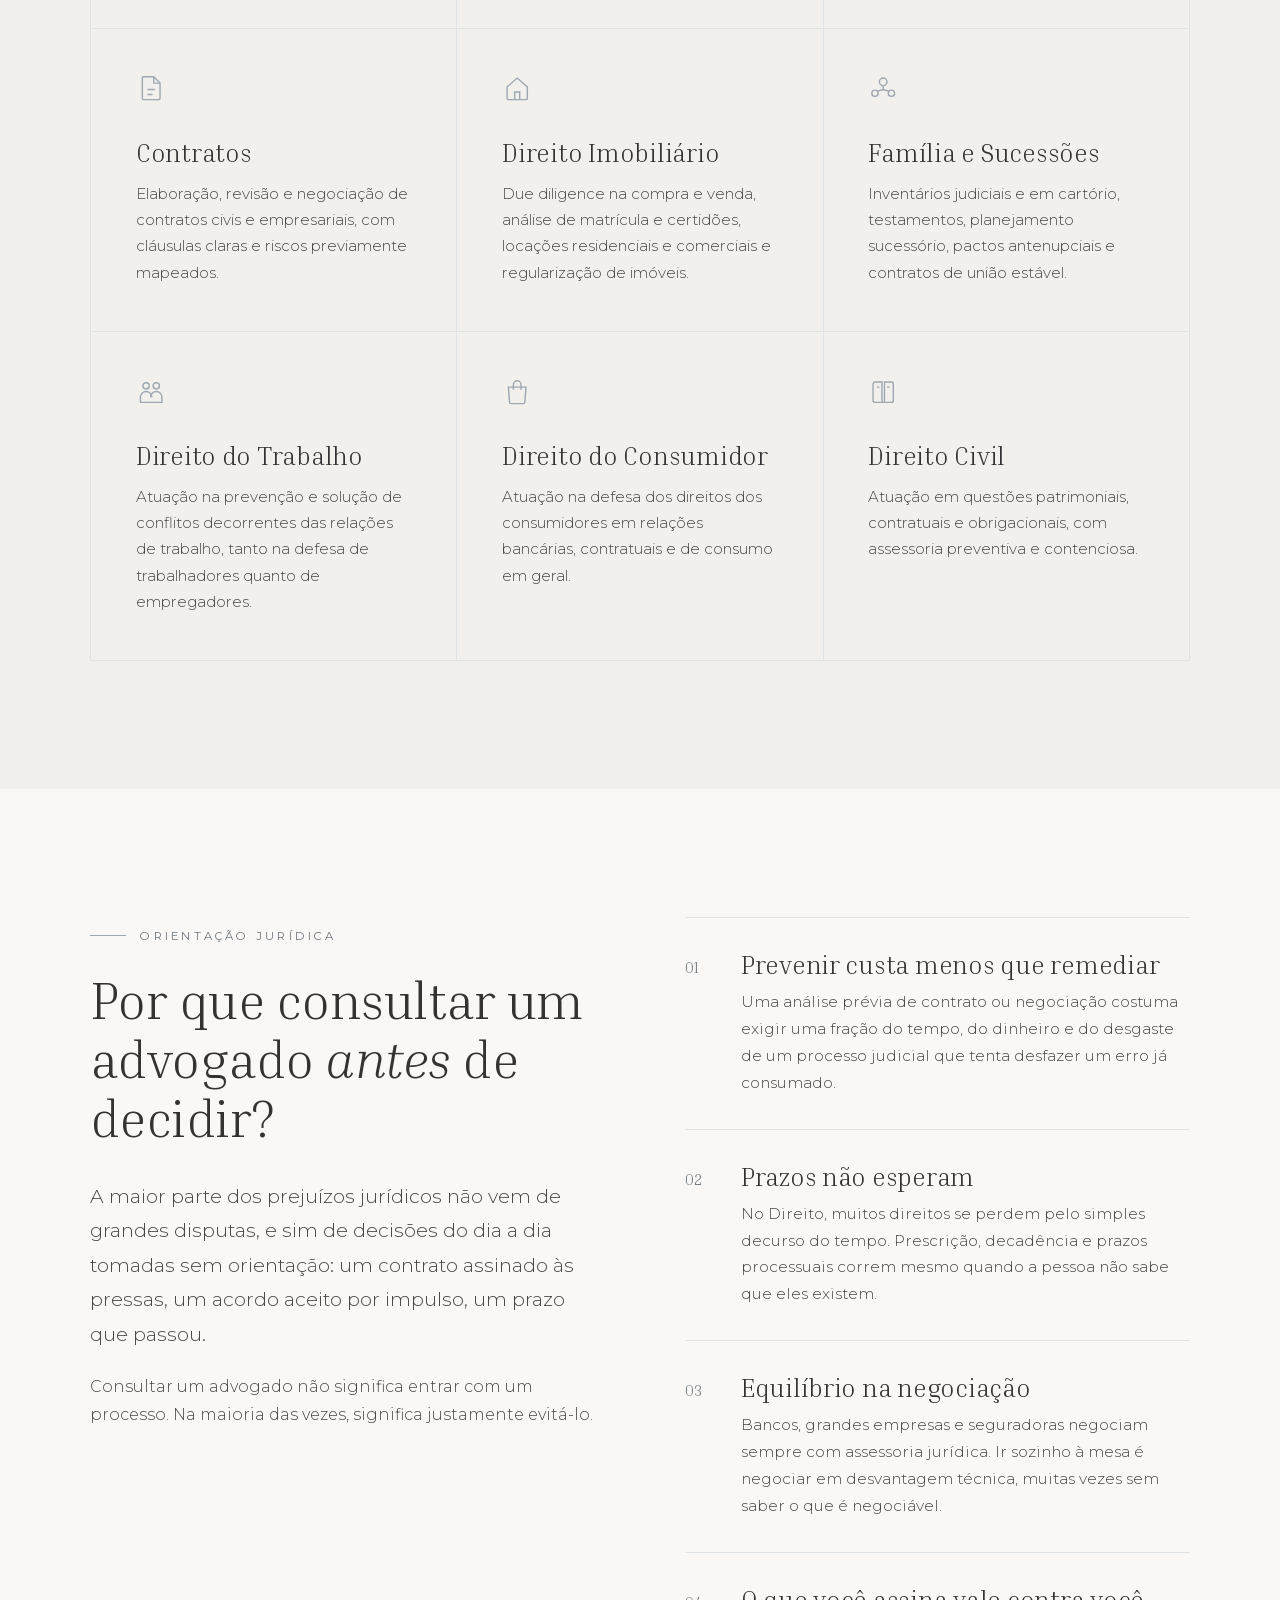
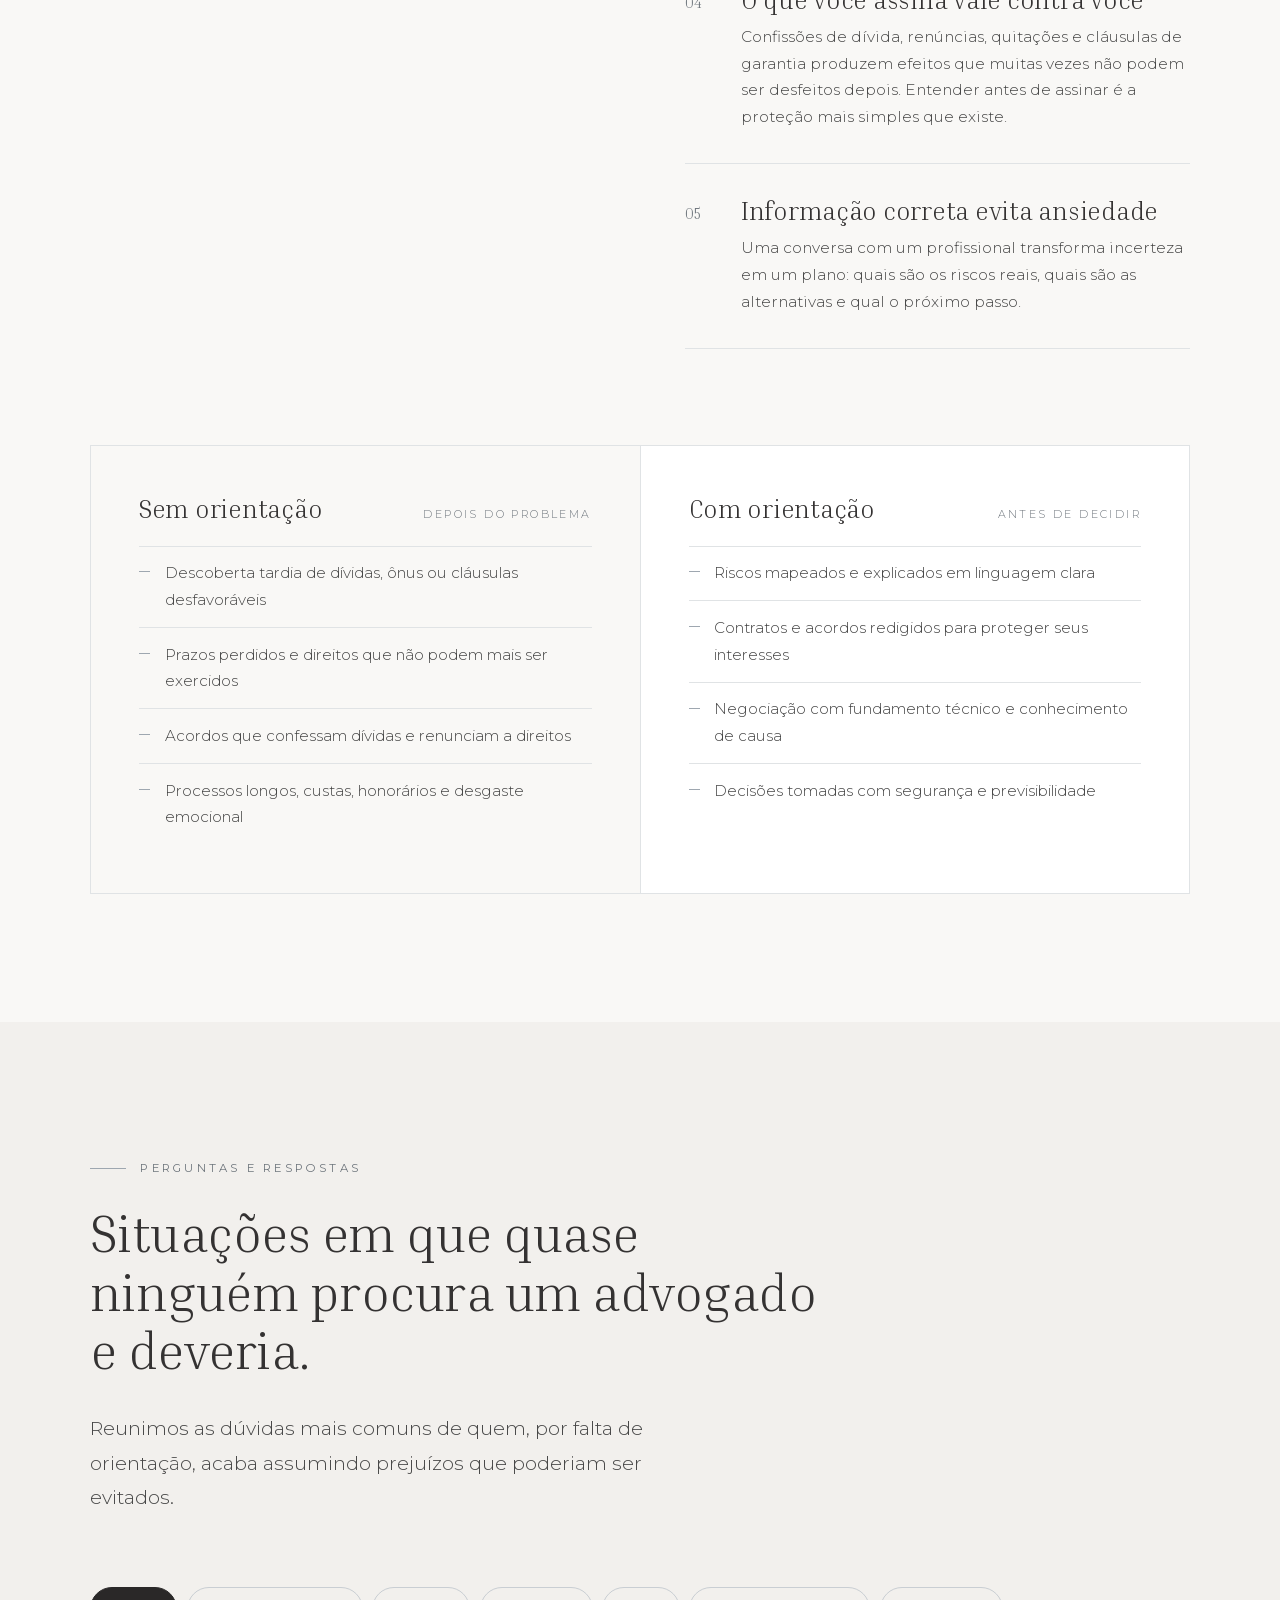
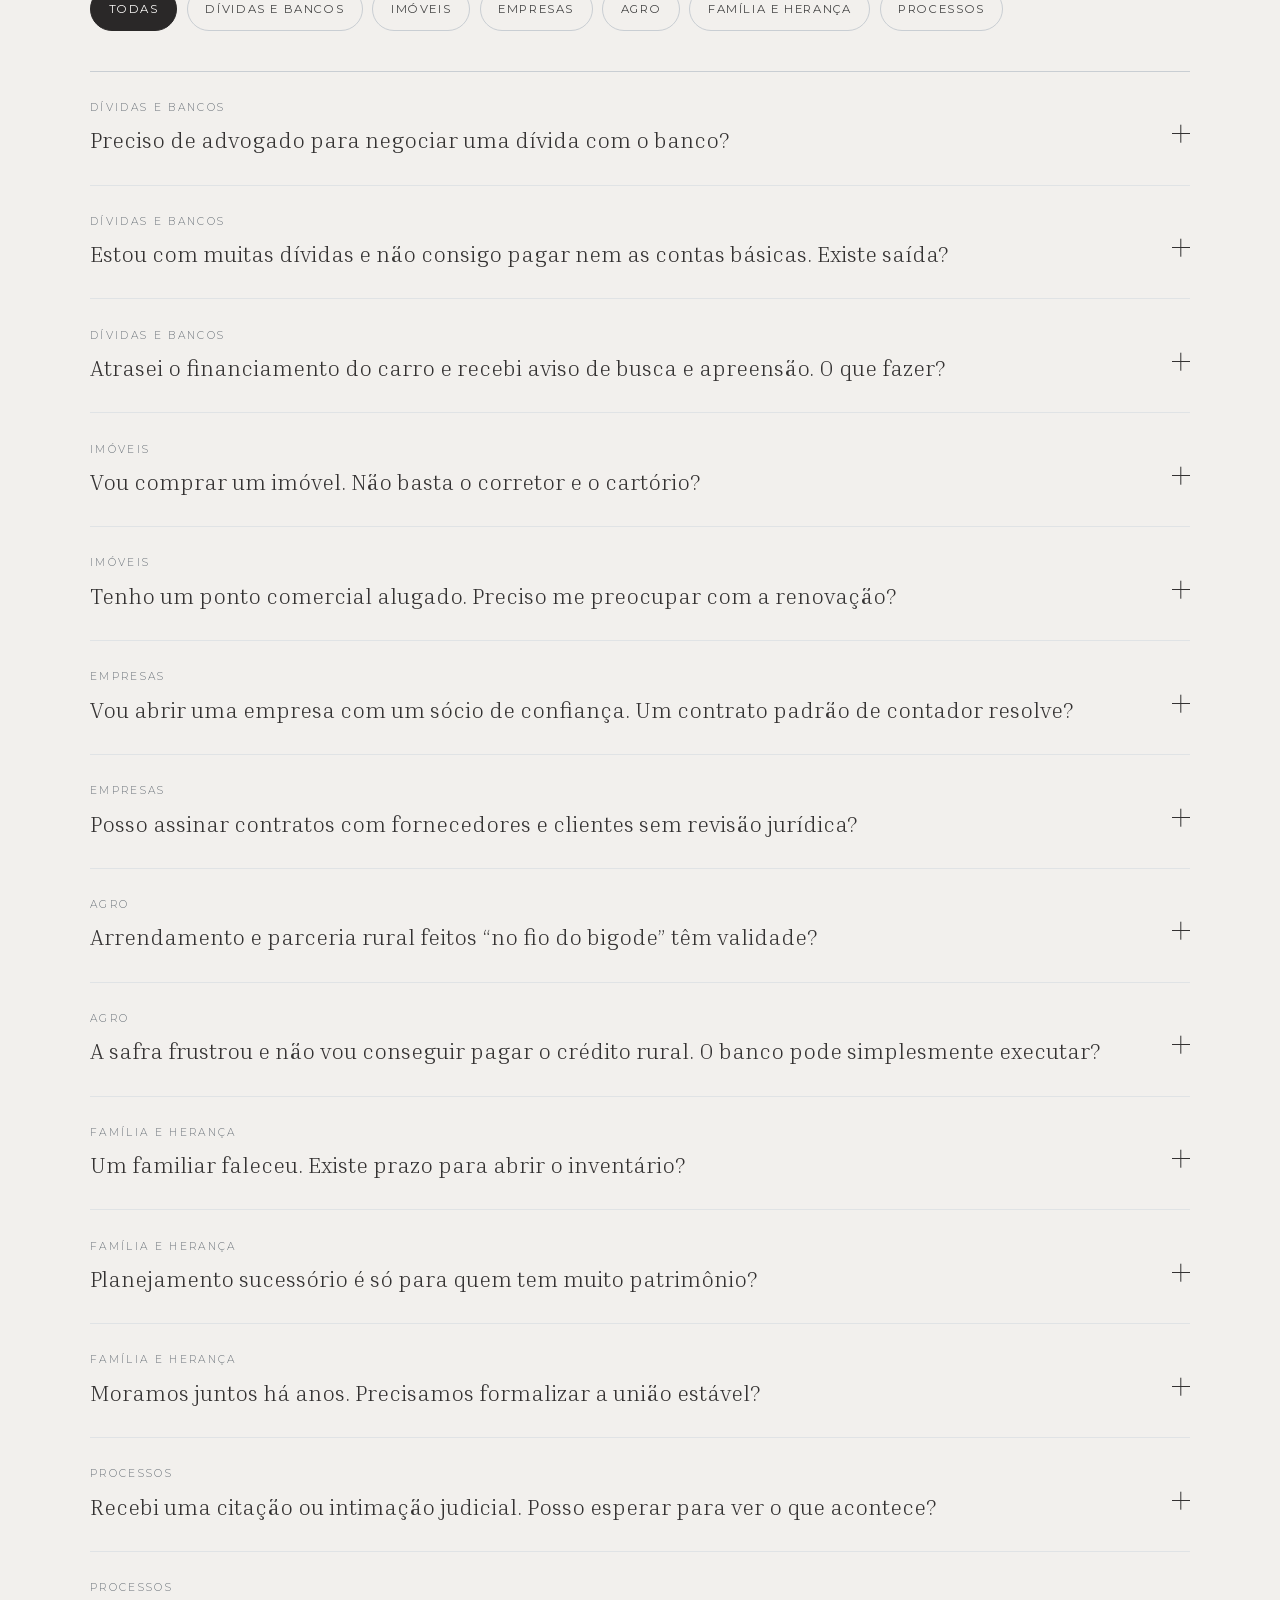
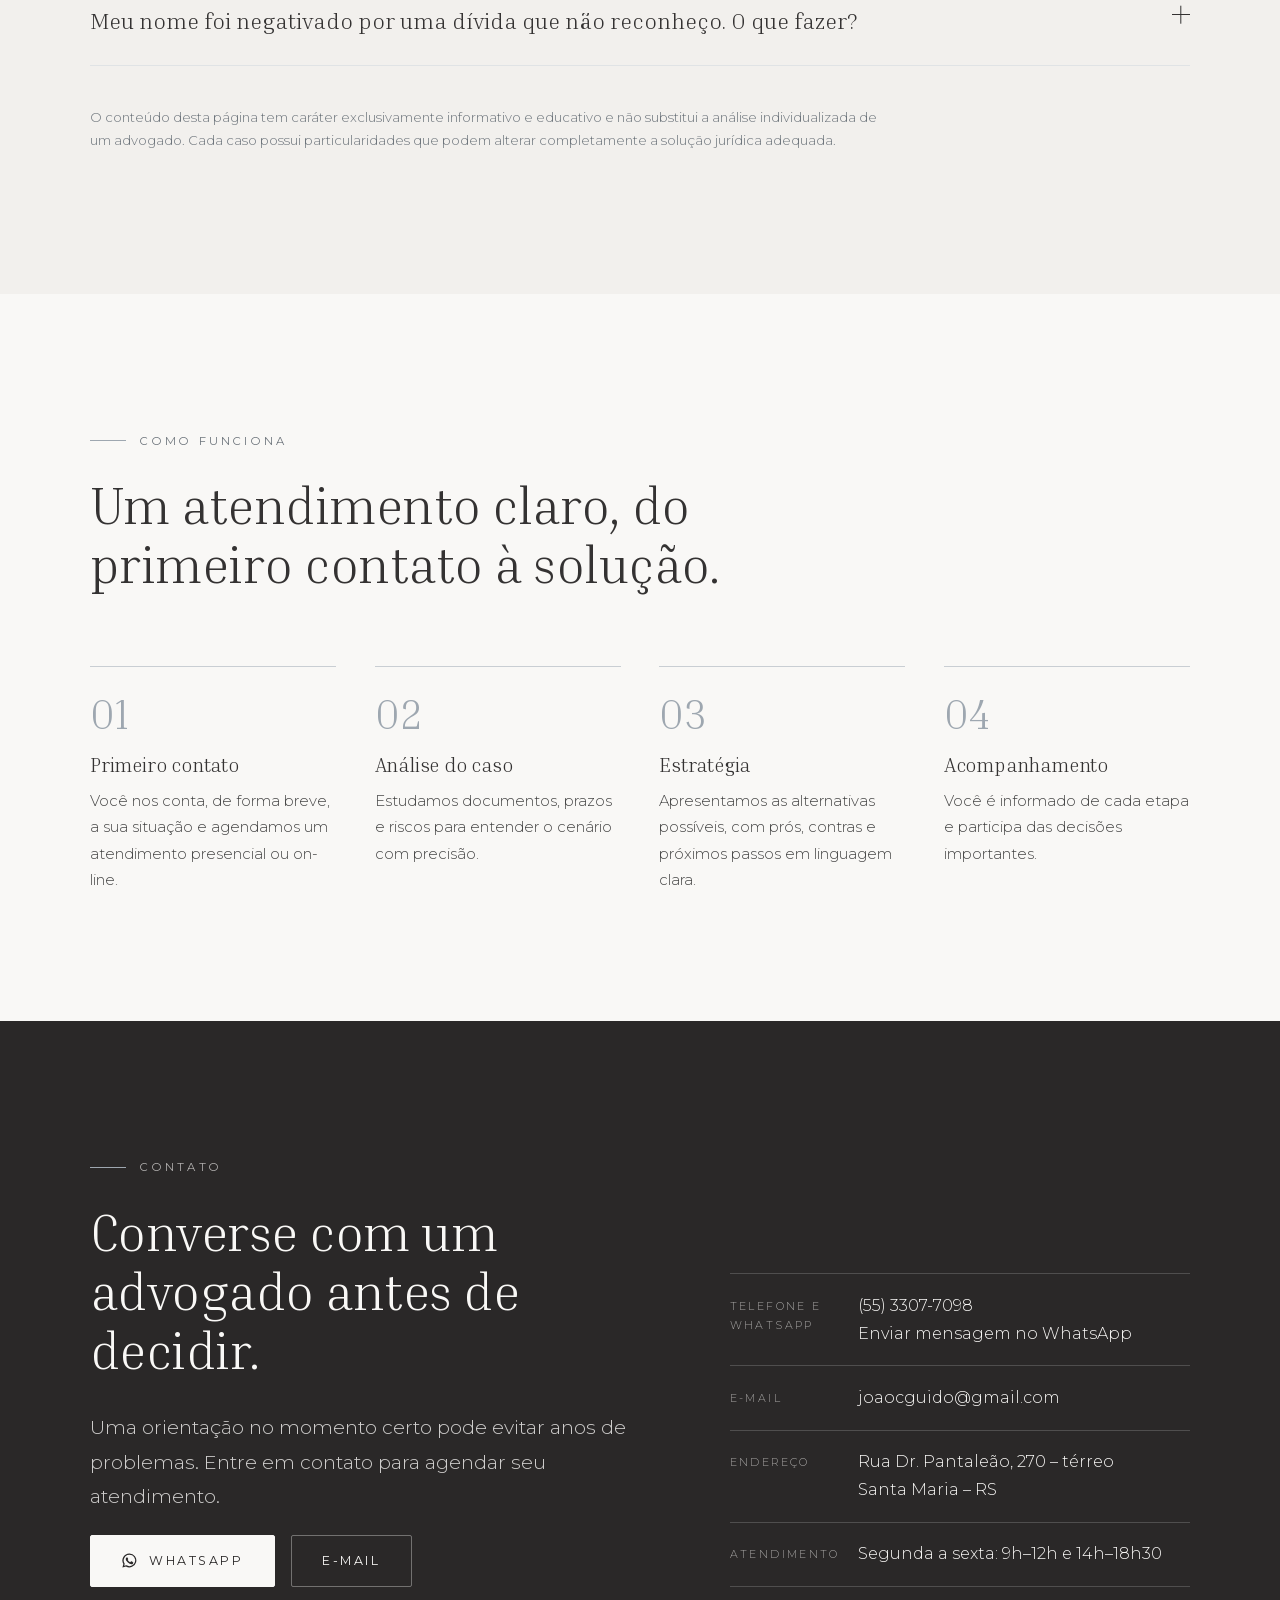
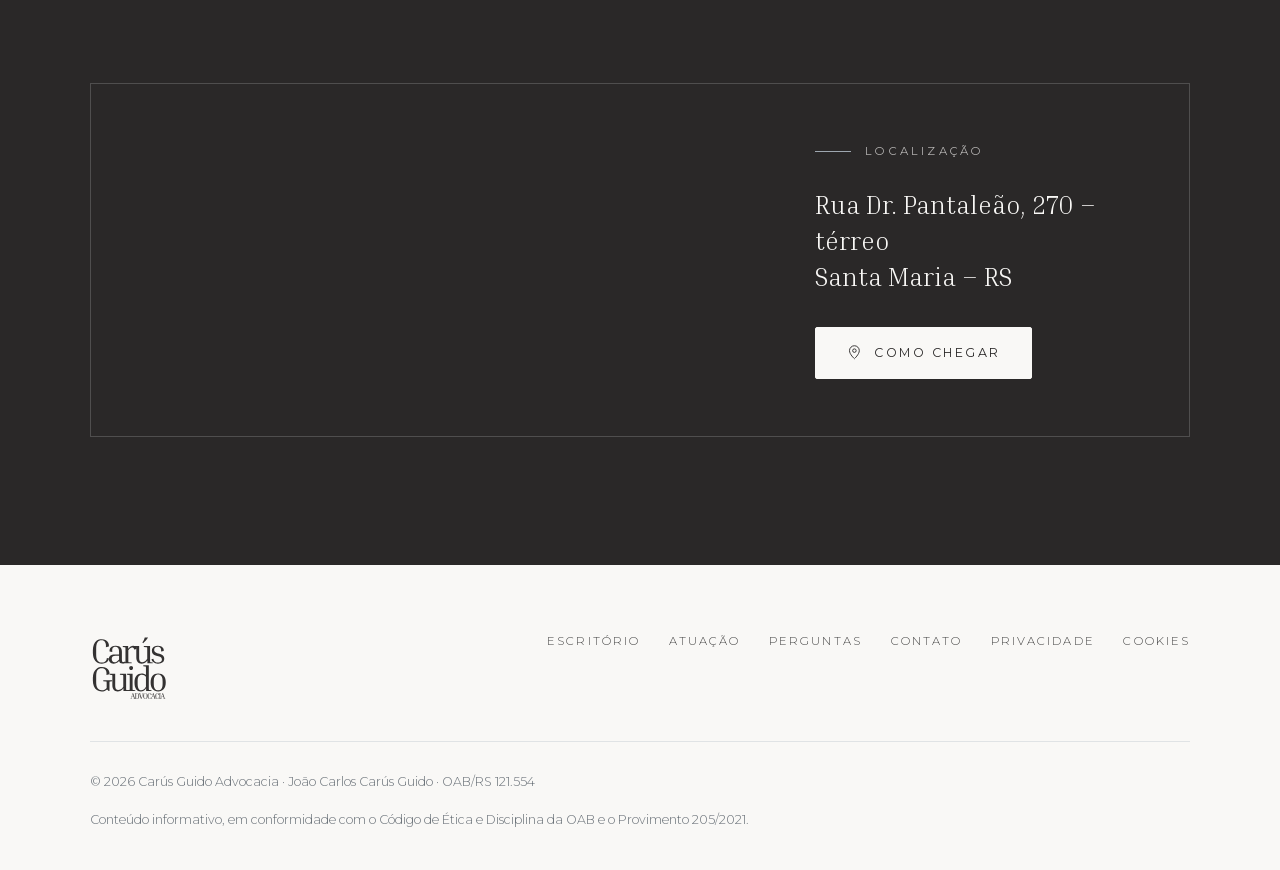
==== commit 3812548f: "Novas fotos do advogado e da placa, bordas arredondadas, galeria menor, fontes no próprio site e aju" ====
--- a/index.html
+++ b/index.html
@@ -43,9 +43,8 @@
     try { var t = localStorage.getItem("theme"); if (t) document.documentElement.setAttribute("data-theme", t); } catch (e) {}
   </script>
 
-  <link rel="preconnect" href="https://fonts.googleapis.com">
-  <link rel="preconnect" href="https://fonts.gstatic.com" crossorigin>
-  <link rel="stylesheet" href="https://fonts.googleapis.com/css2?family=Inria+Serif:ital,wght@0,300;0,400;1,300&family=Montserrat:wght@300;400;500&display=swap">
+  <link rel="preload" href="assets/fonts/inria-serif-300.woff2" as="font" type="font/woff2" crossorigin>
+  <link rel="preload" href="assets/fonts/montserrat-variable.woff2" as="font" type="font/woff2" crossorigin>
   <link rel="preload" as="image" href="assets/img/carus-guido-placa-1000.webp" imagesrcset="assets/img/carus-guido-placa-560.webp 560w, assets/img/carus-guido-placa-1000.webp 1000w" imagesizes="(max-width: 860px) 90vw, 480px" fetchpriority="high">
   <link rel="stylesheet" href="assets/css/style.css">
 
@@ -153,8 +152,8 @@
             src="assets/img/carus-guido-placa-1000.webp"
             srcset="assets/img/carus-guido-placa-560.webp 560w, assets/img/carus-guido-placa-1000.webp 1000w"
             sizes="(max-width: 860px) 90vw, 480px"
-            width="1000" height="1250"
-            alt="Placa do escritório Carús Guido Advocacia em vidro escuro, fixada na parede de textura cinza da recepção"
+            width="1000" height="1000"
+            alt="Placa do escritório Carús Guido Advocacia em vidro escuro, fixada em parede de concreto aparente"
             fetchpriority="high" decoding="async"></div>
           <figcaption><strong>Rua Dr. Pantaleão, 270</strong>Santa Maria · RS</figcaption>
         </figure>
@@ -219,25 +218,25 @@
       <ul class="gallery__track" tabindex="0" aria-label="Fotos do escritório. Use as setas do teclado para navegar.">
           <li class="gallery__item">
             <figure>
-              <img src="assets/img/escritorio-sala-1400.webp" srcset="assets/img/escritorio-sala-800.webp 800w, assets/img/escritorio-sala-1400.webp 1400w" sizes="(max-width: 760px) 86vw, min(76vw, 900px)" width="1400" height="1050" loading="lazy" decoding="async" alt="Sala de atendimento com mesa escura, cadeira executiva de couro preto, televisor na parede e persianas pretas nas janelas">
+              <img src="assets/img/escritorio-sala-1400.webp" srcset="assets/img/escritorio-sala-800.webp 800w, assets/img/escritorio-sala-1100.webp 1100w, assets/img/escritorio-sala-1400.webp 1400w" sizes="(max-width: 760px) 86vw, 760px" width="1400" height="1050" loading="lazy" decoding="async" alt="Sala de atendimento com mesa escura, cadeira executiva de couro preto, televisor na parede e persianas pretas nas janelas">
               <figcaption><span>01</span>Sala de atendimento</figcaption>
             </figure>
           </li>
           <li class="gallery__item">
             <figure>
-              <img src="assets/img/escritorio-reunioes-1400.webp" srcset="assets/img/escritorio-reunioes-800.webp 800w, assets/img/escritorio-reunioes-1400.webp 1400w" sizes="(max-width: 760px) 86vw, min(76vw, 900px)" width="1400" height="1050" loading="lazy" decoding="async" alt="Sala de reuniões com mesa retangular preta, cadeiras de couro, notebook sobre a mesa e iluminação embutida">
+              <img src="assets/img/escritorio-reunioes-1400.webp" srcset="assets/img/escritorio-reunioes-800.webp 800w, assets/img/escritorio-reunioes-1100.webp 1100w, assets/img/escritorio-reunioes-1400.webp 1400w" sizes="(max-width: 760px) 86vw, 760px" width="1400" height="1050" loading="lazy" decoding="async" alt="Sala de reuniões com mesa retangular preta, cadeiras de couro, notebook sobre a mesa e iluminação embutida">
               <figcaption><span>02</span>Sala de reuniões</figcaption>
             </figure>
           </li>
           <li class="gallery__item">
             <figure>
-              <img src="assets/img/escritorio-recepcao-1400.webp" srcset="assets/img/escritorio-recepcao-800.webp 800w, assets/img/escritorio-recepcao-1400.webp 1400w" sizes="(max-width: 760px) 86vw, min(76vw, 900px)" width="1400" height="1050" loading="lazy" decoding="async" alt="Recepção com duas poltronas de couro marrom, plantas e janelas amplas voltadas para a rua">
+              <img src="assets/img/escritorio-recepcao-1400.webp" srcset="assets/img/escritorio-recepcao-800.webp 800w, assets/img/escritorio-recepcao-1100.webp 1100w, assets/img/escritorio-recepcao-1400.webp 1400w" sizes="(max-width: 760px) 86vw, 760px" width="1400" height="1050" loading="lazy" decoding="async" alt="Recepção com duas poltronas de couro marrom, plantas e janelas amplas voltadas para a rua">
               <figcaption><span>03</span>Recepção</figcaption>
             </figure>
           </li>
           <li class="gallery__item">
             <figure>
-              <img src="assets/img/escritorio-entrada-1400.webp" srcset="assets/img/escritorio-entrada-800.webp 800w, assets/img/escritorio-entrada-1400.webp 1400w" sizes="(max-width: 760px) 86vw, min(76vw, 900px)" width="1400" height="1050" loading="lazy" decoding="async" alt="Entrada do escritório no térreo, com porta de vidro, poltronas, plantas e piso claro">
+              <img src="assets/img/escritorio-entrada-1400.webp" srcset="assets/img/escritorio-entrada-800.webp 800w, assets/img/escritorio-entrada-1100.webp 1100w, assets/img/escritorio-entrada-1400.webp 1400w" sizes="(max-width: 760px) 86vw, 760px" width="1400" height="1050" loading="lazy" decoding="async" alt="Entrada do escritório no térreo, com porta de vidro, poltronas, plantas e piso claro">
               <figcaption><span>04</span>Entrada</figcaption>
             </figure>
           </li>
@@ -248,7 +247,7 @@
     <section class="section section--alt lawyer" id="advogado" aria-labelledby="advogado-titulo">
       <div class="wrap lawyer__grid">
         <figure class="lawyer__photo reveal">
-          <img src="assets/img/joao-carlos-carus-guido-900.webp" srcset="assets/img/joao-carlos-carus-guido-560.webp 560w, assets/img/joao-carlos-carus-guido-900.webp 900w" sizes="(max-width: 860px) 90vw, 420px" width="900" height="1125" loading="lazy" decoding="async" alt="Retrato do advogado João Carlos Carús Guido sorrindo, de terno azul-marinho, camisa branca e gravata vermelha, em fundo cinza">
+          <img src="assets/img/joao-carlos-carus-guido-900.webp" srcset="assets/img/joao-carlos-carus-guido-560.webp 560w, assets/img/joao-carlos-carus-guido-900.webp 900w" sizes="(max-width: 860px) 90vw, 420px" width="900" height="1125" loading="lazy" decoding="async" alt="Retrato do advogado João Carlos Carús Guido sorrindo, de terno azul-marinho, camisa branca e gravata vermelha, diante de uma janela com persianas">
         </figure>
         <div class="lawyer__text reveal">
           <p class="eyebrow">Sobre o advogado</p>
--- a/assets/css/style.css
+++ b/assets/css/style.css
@@ -3,6 +3,12 @@
    Paleta: Cool Steel #9EA7B0 · Platinum #F0F2F5 · Alabaster #E0E3E5
            Bright Snow #F9F8F6 · Parchment #F2F0ED · Iron Grey #474747
    ========================================================================== */
+
+/* Fontes hospedadas no próprio site (subconjunto latino) */
+@font-face { font-family: "Inria Serif"; font-style: normal; font-weight: 300; font-display: swap; src: url("../fonts/inria-serif-300.woff2") format("woff2"); }
+@font-face { font-family: "Inria Serif"; font-style: normal; font-weight: 400; font-display: swap; src: url("../fonts/inria-serif-400.woff2") format("woff2"); }
+@font-face { font-family: "Inria Serif"; font-style: italic; font-weight: 300; font-display: swap; src: url("../fonts/inria-serif-300-italic.woff2") format("woff2"); }
+@font-face { font-family: "Montserrat"; font-style: normal; font-weight: 300 500; font-display: swap; src: url("../fonts/montserrat-variable.woff2") format("woff2"); }
 
 :root {
   --bg: #F9F8F6;
@@ -24,6 +30,7 @@
   --gutter: clamp(1rem, 4vw, 2.5rem);
   --section: clamp(4.5rem, 10vw, 8.5rem);
   --radius: 2px;
+  --radius-photo: 10px;
   --ease: cubic-bezier(.2, .7, .2, 1);
   color-scheme: light;
 }
@@ -232,10 +239,10 @@
 .portrait__img { position: relative; }
 .portrait__img::before {
   content: ""; position: absolute; inset: 1.5rem -1.5rem -1.5rem 1.5rem;
-  border: 1px solid var(--line-strong); z-index: 0;
-}
-.portrait img { position: relative; z-index: 1; width: 100%; aspect-ratio: 1 / 1; object-fit: cover; background: #4a4a4a; filter: grayscale(12%); }
-.portrait--place img { aspect-ratio: 4 / 5; background: #8d8a86; filter: none; }
+  border: 1px solid var(--line-strong); z-index: 0; border-radius: var(--radius-photo);
+}
+.portrait img { position: relative; z-index: 1; width: 100%; aspect-ratio: 1 / 1; object-fit: cover; background: #4a4a4a; filter: grayscale(12%); border-radius: var(--radius-photo); }
+.portrait--place img { aspect-ratio: 1 / 1; background: #8d8a86; filter: none; }
 .portrait figcaption {
   position: relative; z-index: 1; margin-top: 2.4rem;
   font-size: .72rem; letter-spacing: .2em; text-transform: uppercase; color: var(--muted);
@@ -344,6 +351,15 @@
 }
 .chip:hover { border-color: var(--text); color: var(--text); }
 .chip[aria-pressed="true"] { background: var(--ink); border-color: var(--ink); color: var(--on-ink); }
+@media (max-width: 760px) {
+  .filters {
+    flex-wrap: nowrap; overflow-x: auto; scrollbar-width: none;
+    margin-inline: calc(var(--gutter) * -1); padding-inline: var(--gutter);
+    scroll-padding-inline: var(--gutter);
+  }
+  .filters::-webkit-scrollbar { display: none; }
+  .chip { flex: none; white-space: nowrap; }
+}
 
 .faq { border-top: 1px solid var(--line-strong); }
 .faq details { border-bottom: 1px solid var(--line); }
@@ -403,6 +419,9 @@
 @media (max-width: 860px) {
   .contact__grid { grid-template-columns: 1fr; }
   .contact__list li { grid-template-columns: 1fr; gap: .1rem; }
+  .contact__list a { display: inline-block; padding: .55rem 0; }
+  .footer__nav { gap: 0 1.6rem; }
+  .footer__nav a, .footer__nav .footer__link { display: inline-block; padding: .9rem 0; }
 }
 
 /* ---------- Rodapé ---------- */
@@ -451,7 +470,7 @@
 .gallery__track {
   --inset: max(var(--gutter), calc((100vw - var(--wrap)) / 2 + var(--gutter)));
   list-style: none; margin: 0; padding: 0 var(--inset) 1rem;
-  display: grid; grid-auto-flow: column; grid-auto-columns: min(76vw, 900px); gap: clamp(1rem, 2.5vw, 2rem);
+  display: grid; grid-auto-flow: column; grid-auto-columns: min(62vw, 760px, calc((100svh - 17rem) * 4 / 3)); gap: clamp(1rem, 2.5vw, 2rem);
   overflow-x: auto; overscroll-behavior-x: contain;
   scroll-snap-type: x mandatory; scroll-padding-inline: var(--inset);
   scrollbar-width: thin; scrollbar-color: var(--line-strong) transparent;
@@ -463,6 +482,7 @@
 .gallery__item figure { margin: 0; }
 .gallery__item img {
   width: 100%; aspect-ratio: 4 / 3; object-fit: cover; background: var(--line);
+  border-radius: var(--radius-photo);
   transition: filter .6s var(--ease);
 }
 .gallery__item:not(.is-current) img { filter: saturate(.55) brightness(.94); }
@@ -482,9 +502,9 @@
 .lawyer__photo { position: relative; margin: 0; max-width: 26rem; }
 .lawyer__photo::before {
   content: ""; position: absolute; inset: -1.5rem 1.5rem 1.5rem -1.5rem;
-  border: 1px solid var(--line-strong);
-}
-.lawyer__photo img { position: relative; width: 100%; aspect-ratio: 4 / 5; object-fit: cover; background: #3f3f3f; }
+  border: 1px solid var(--line-strong); border-radius: var(--radius-photo);
+}
+.lawyer__photo img { position: relative; width: 100%; aspect-ratio: 4 / 5; object-fit: cover; background: #3f3f3f; border-radius: var(--radius-photo); }
 .lawyer__text h2 { margin-bottom: .35rem; }
 .lawyer__oab { font-size: .72rem; letter-spacing: .2em; text-transform: uppercase; color: var(--muted); margin-bottom: 2rem; }
 .lawyer__subtitle { font-family: var(--sans); font-weight: 400; font-size: .72rem; letter-spacing: .28em; text-transform: uppercase; color: var(--muted); margin: 2.8rem 0 0; }
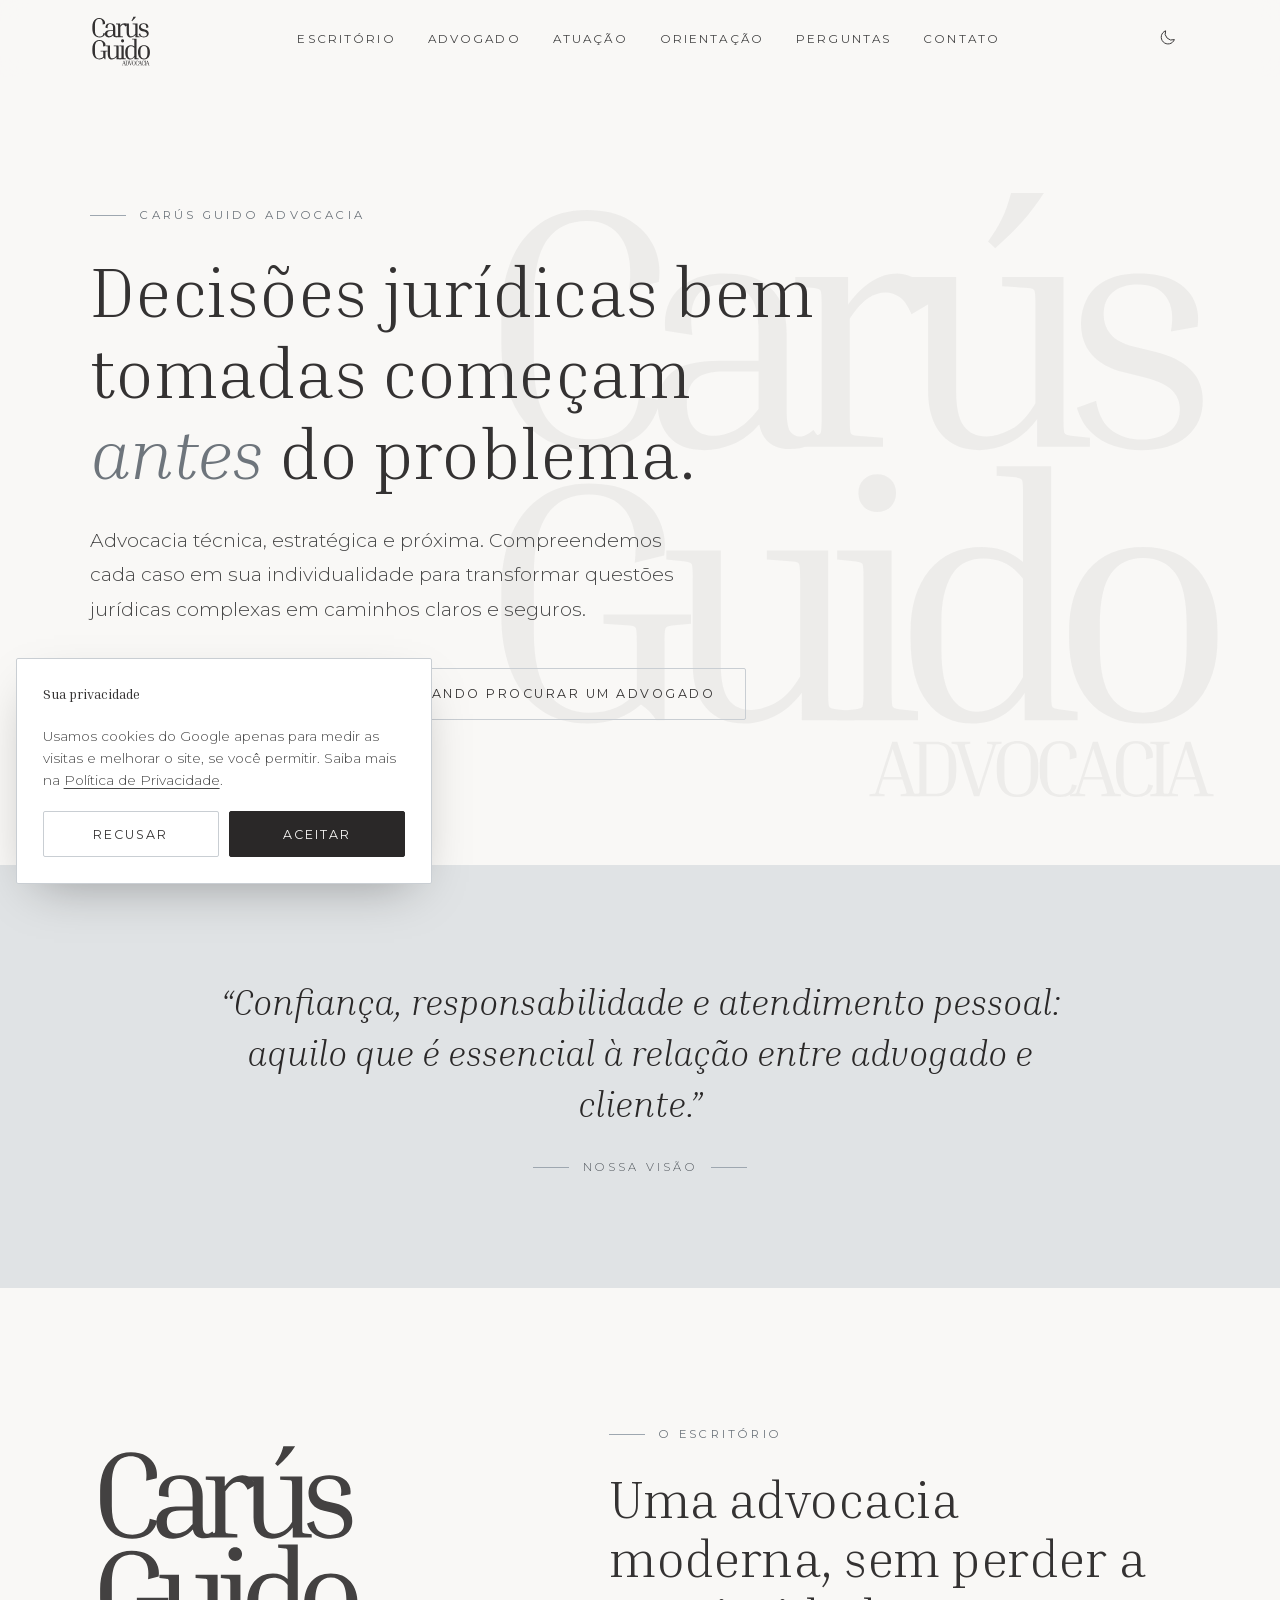
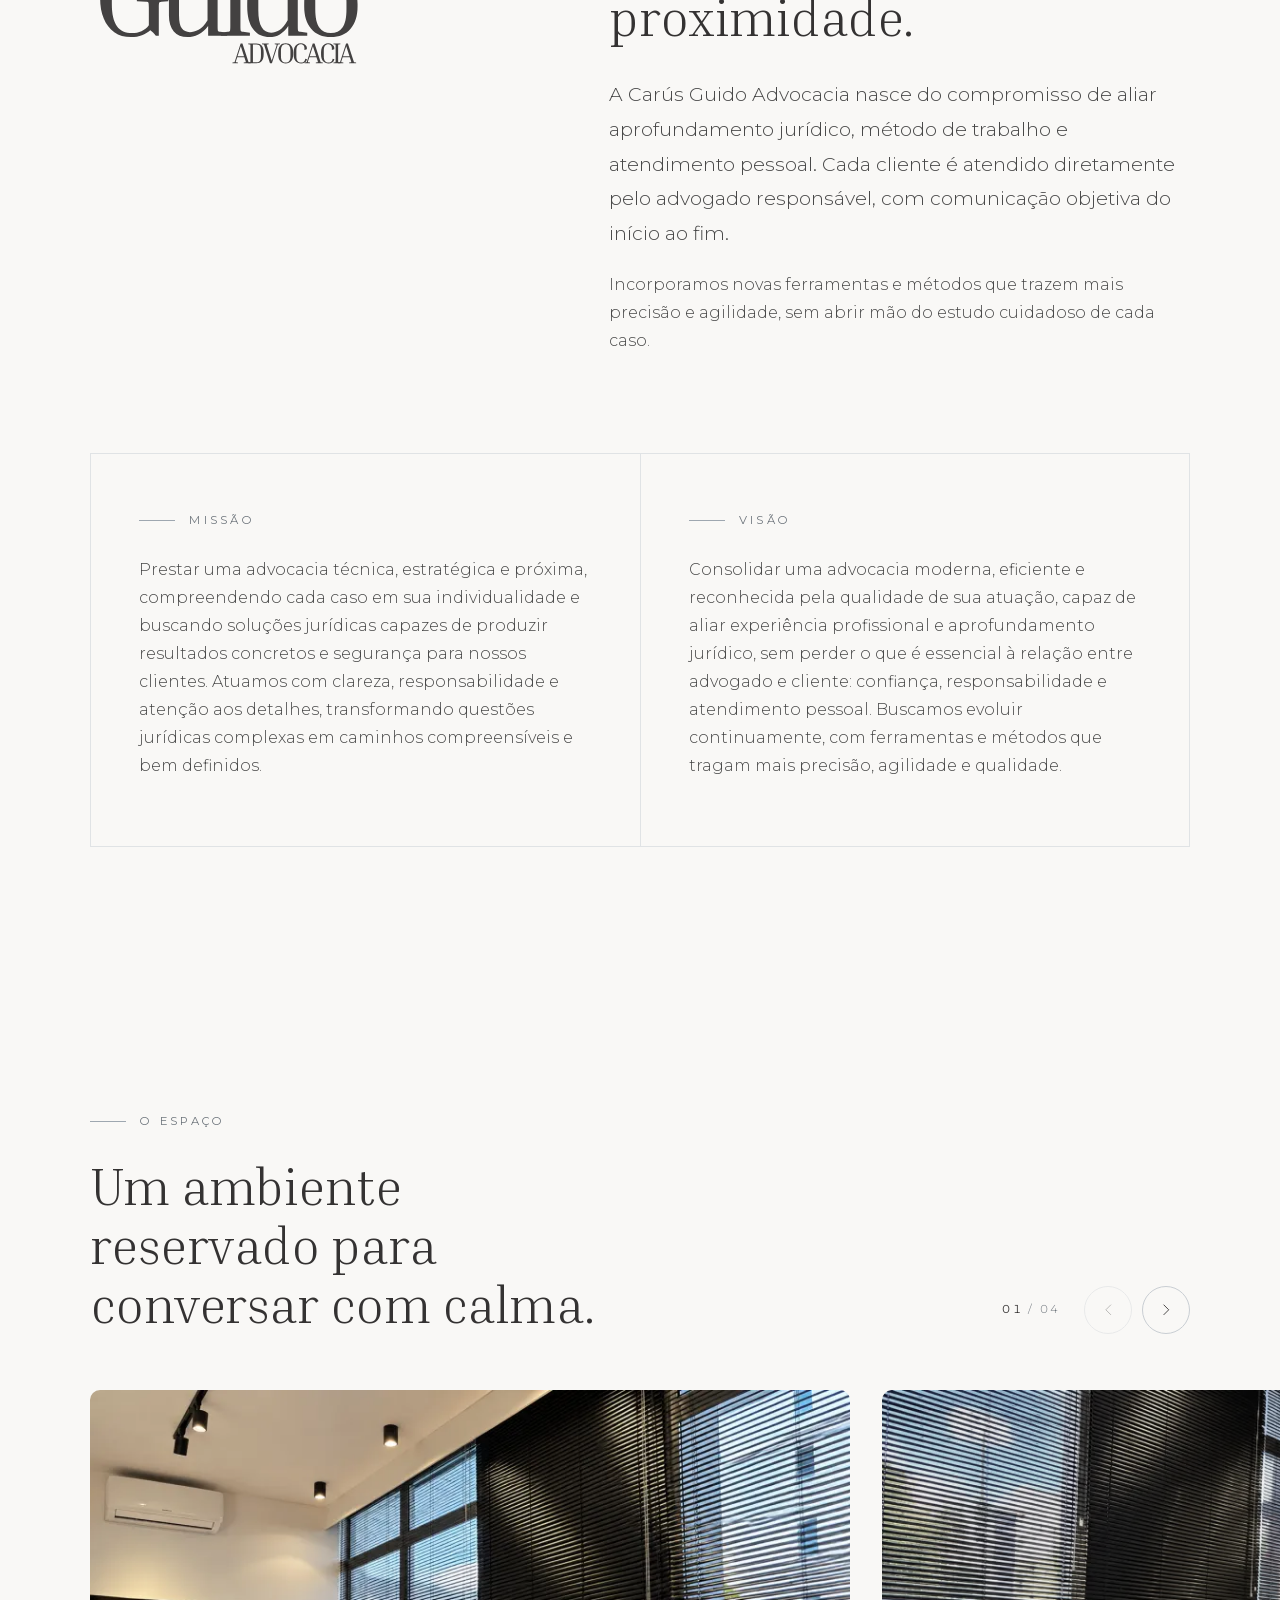
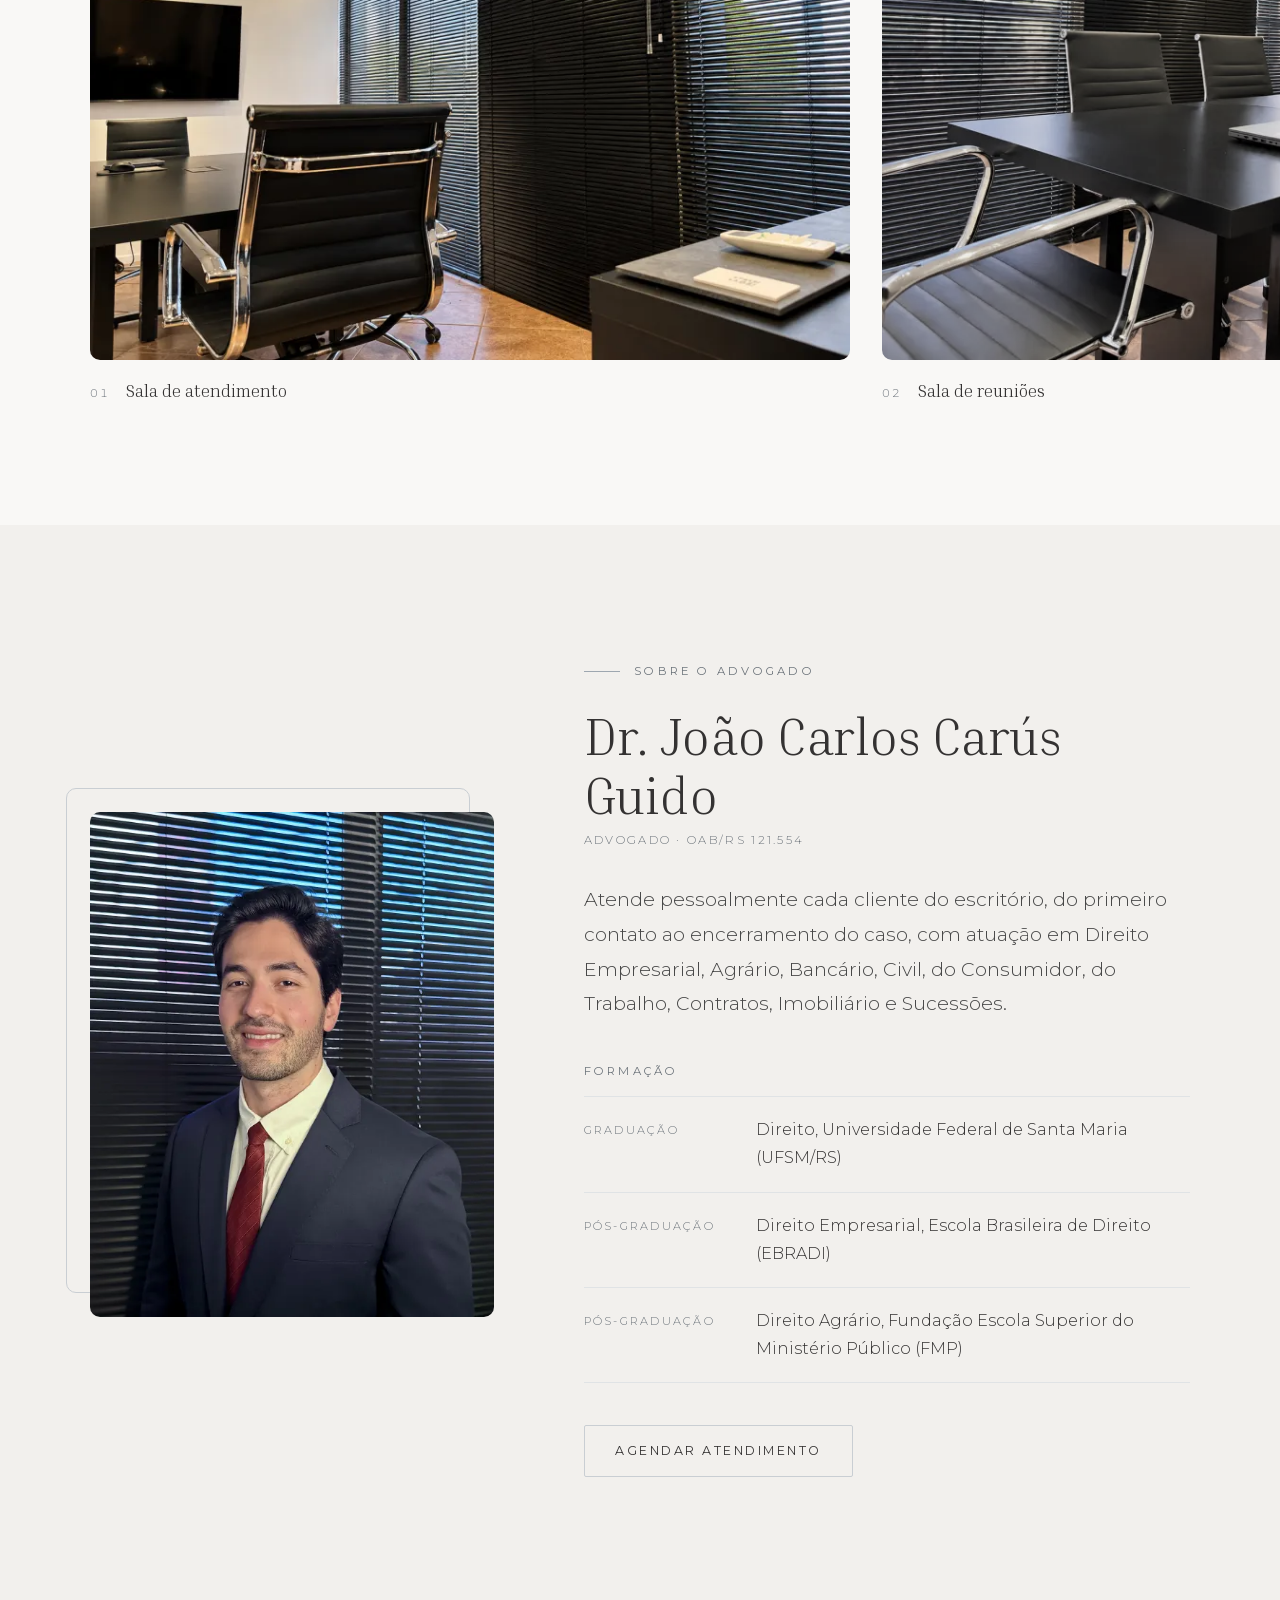
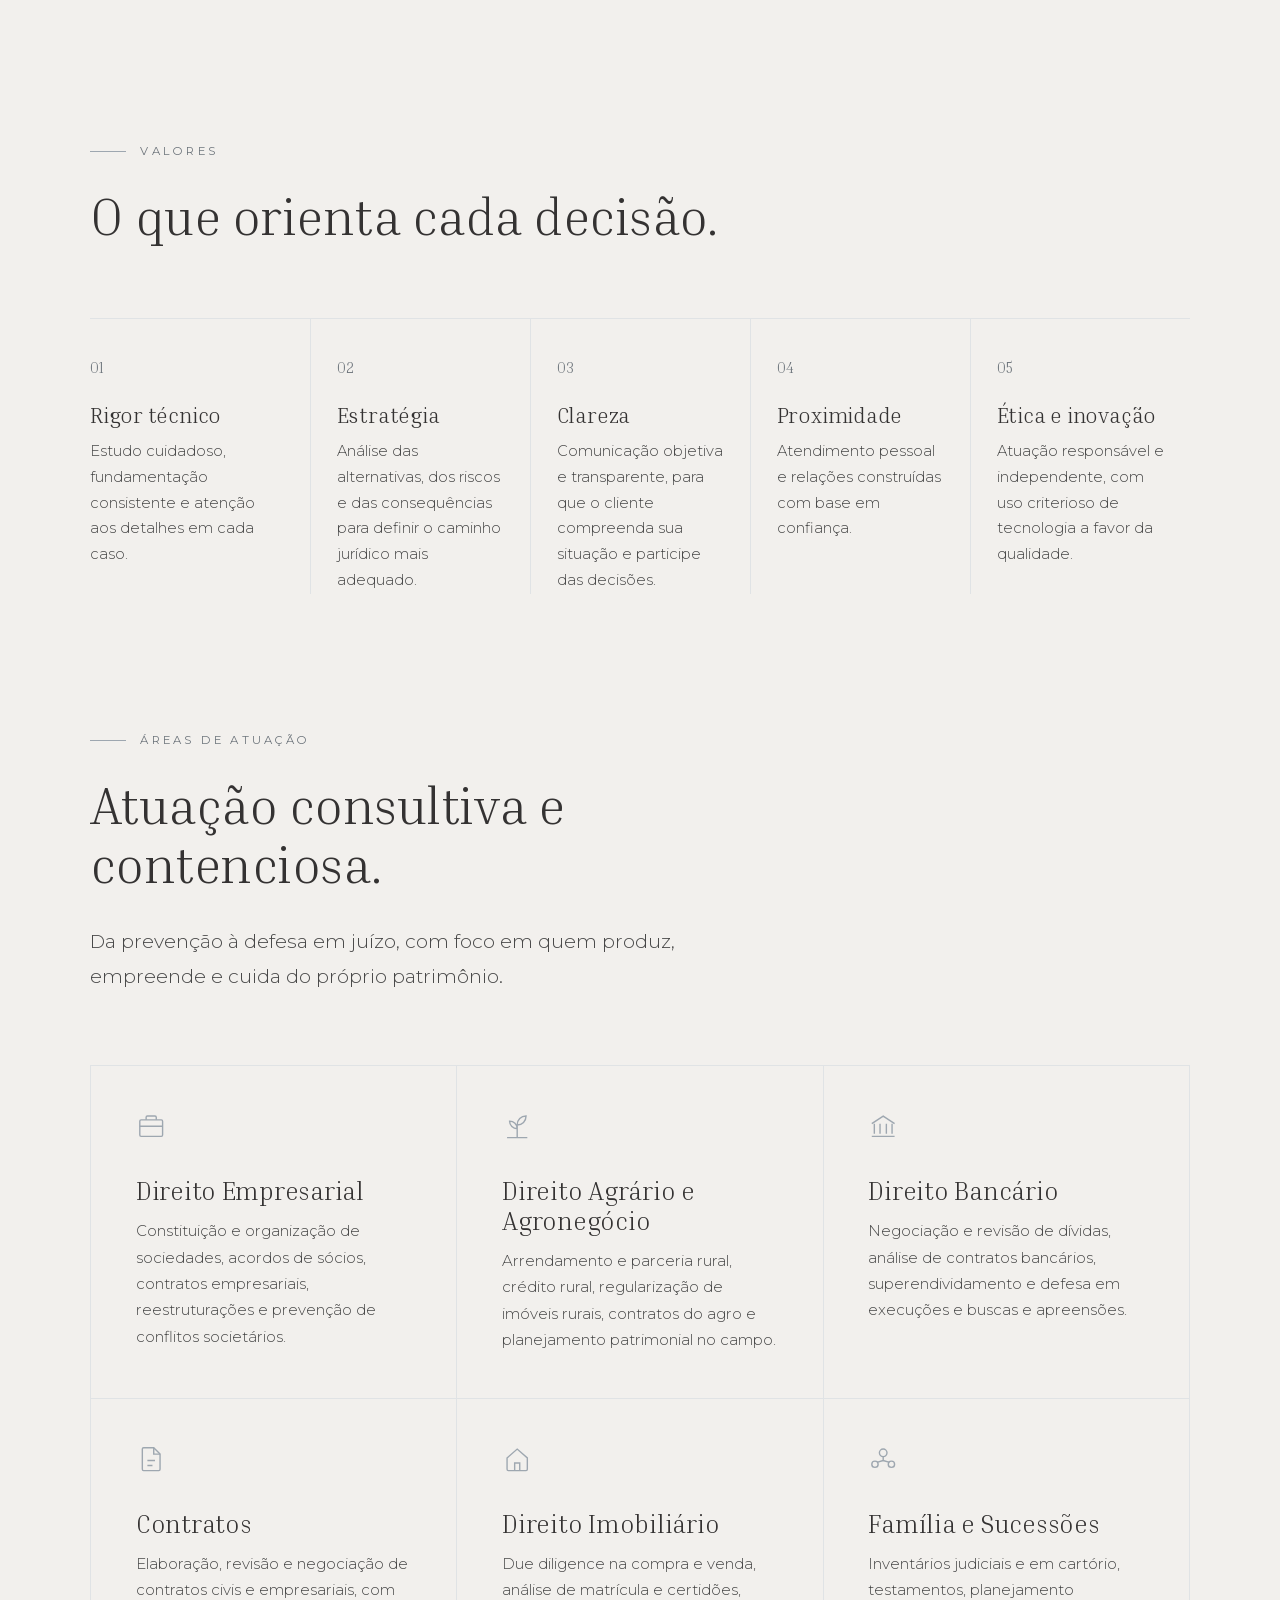
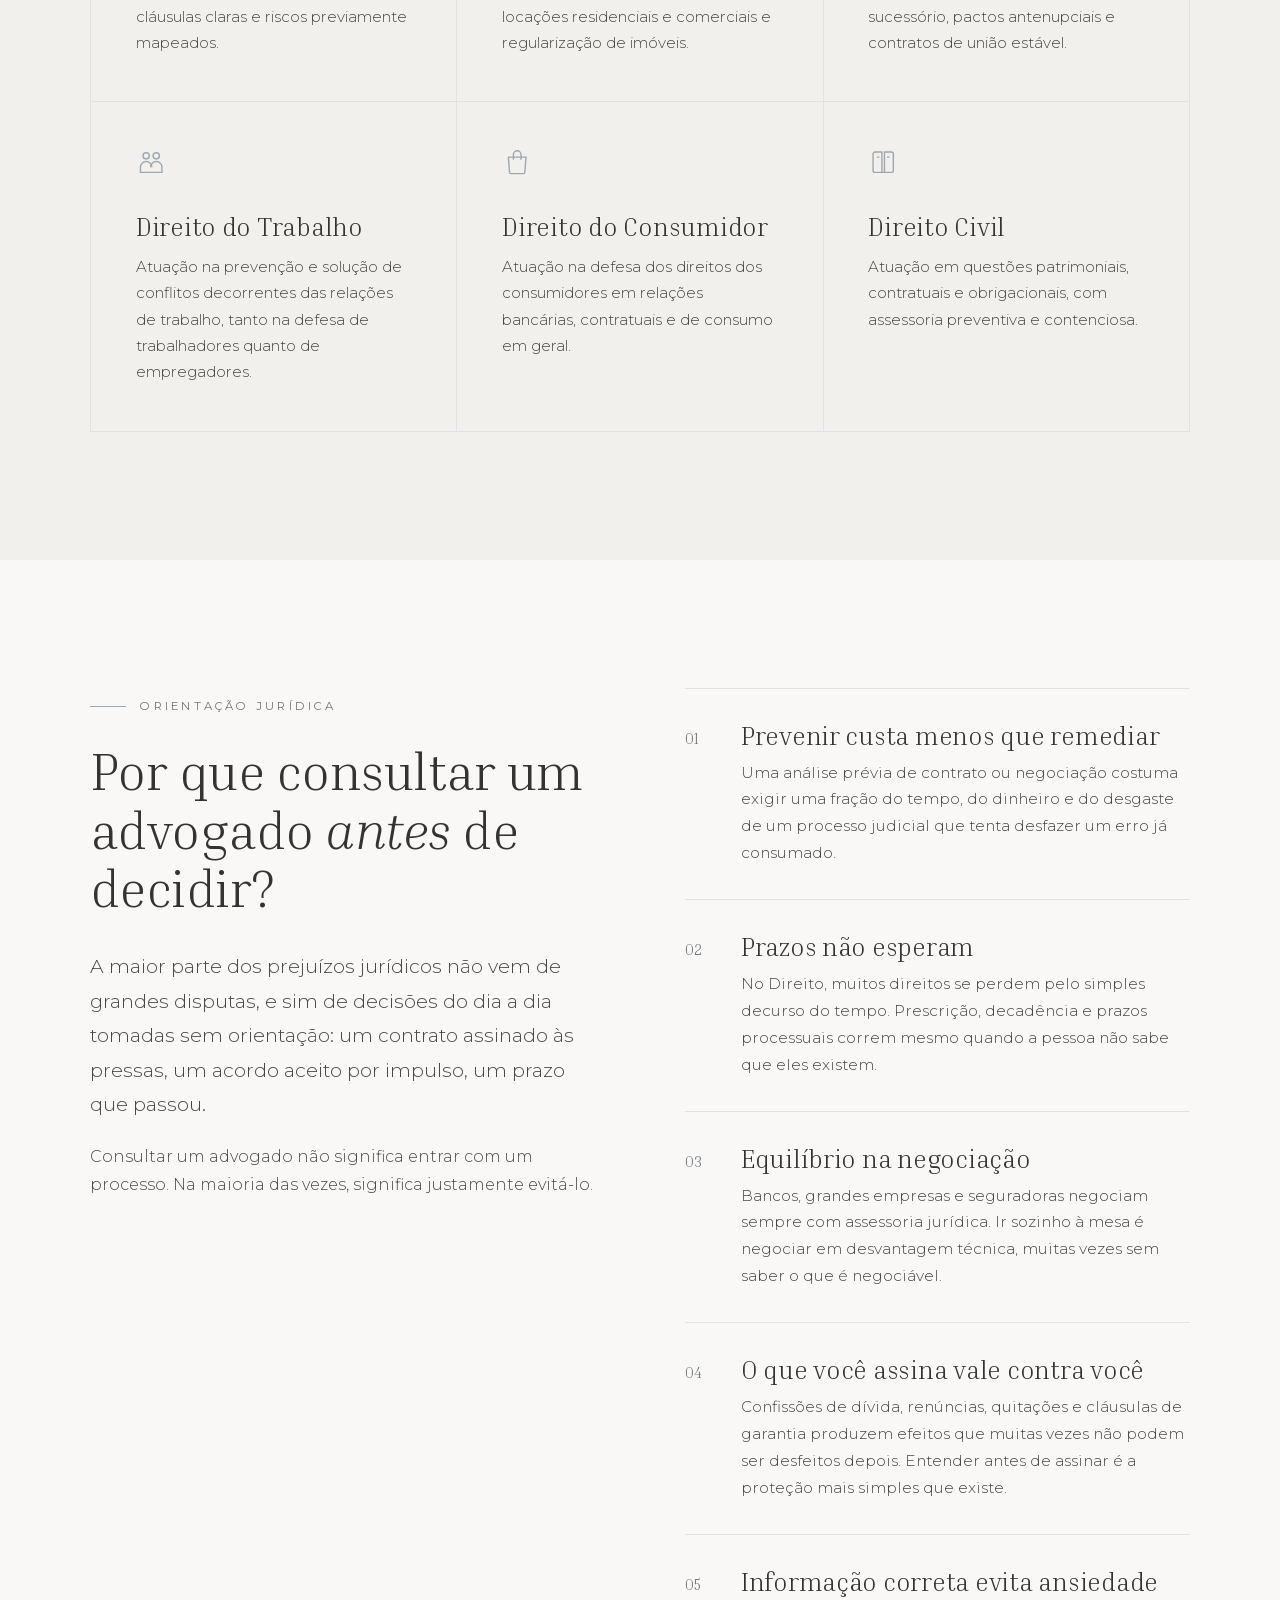
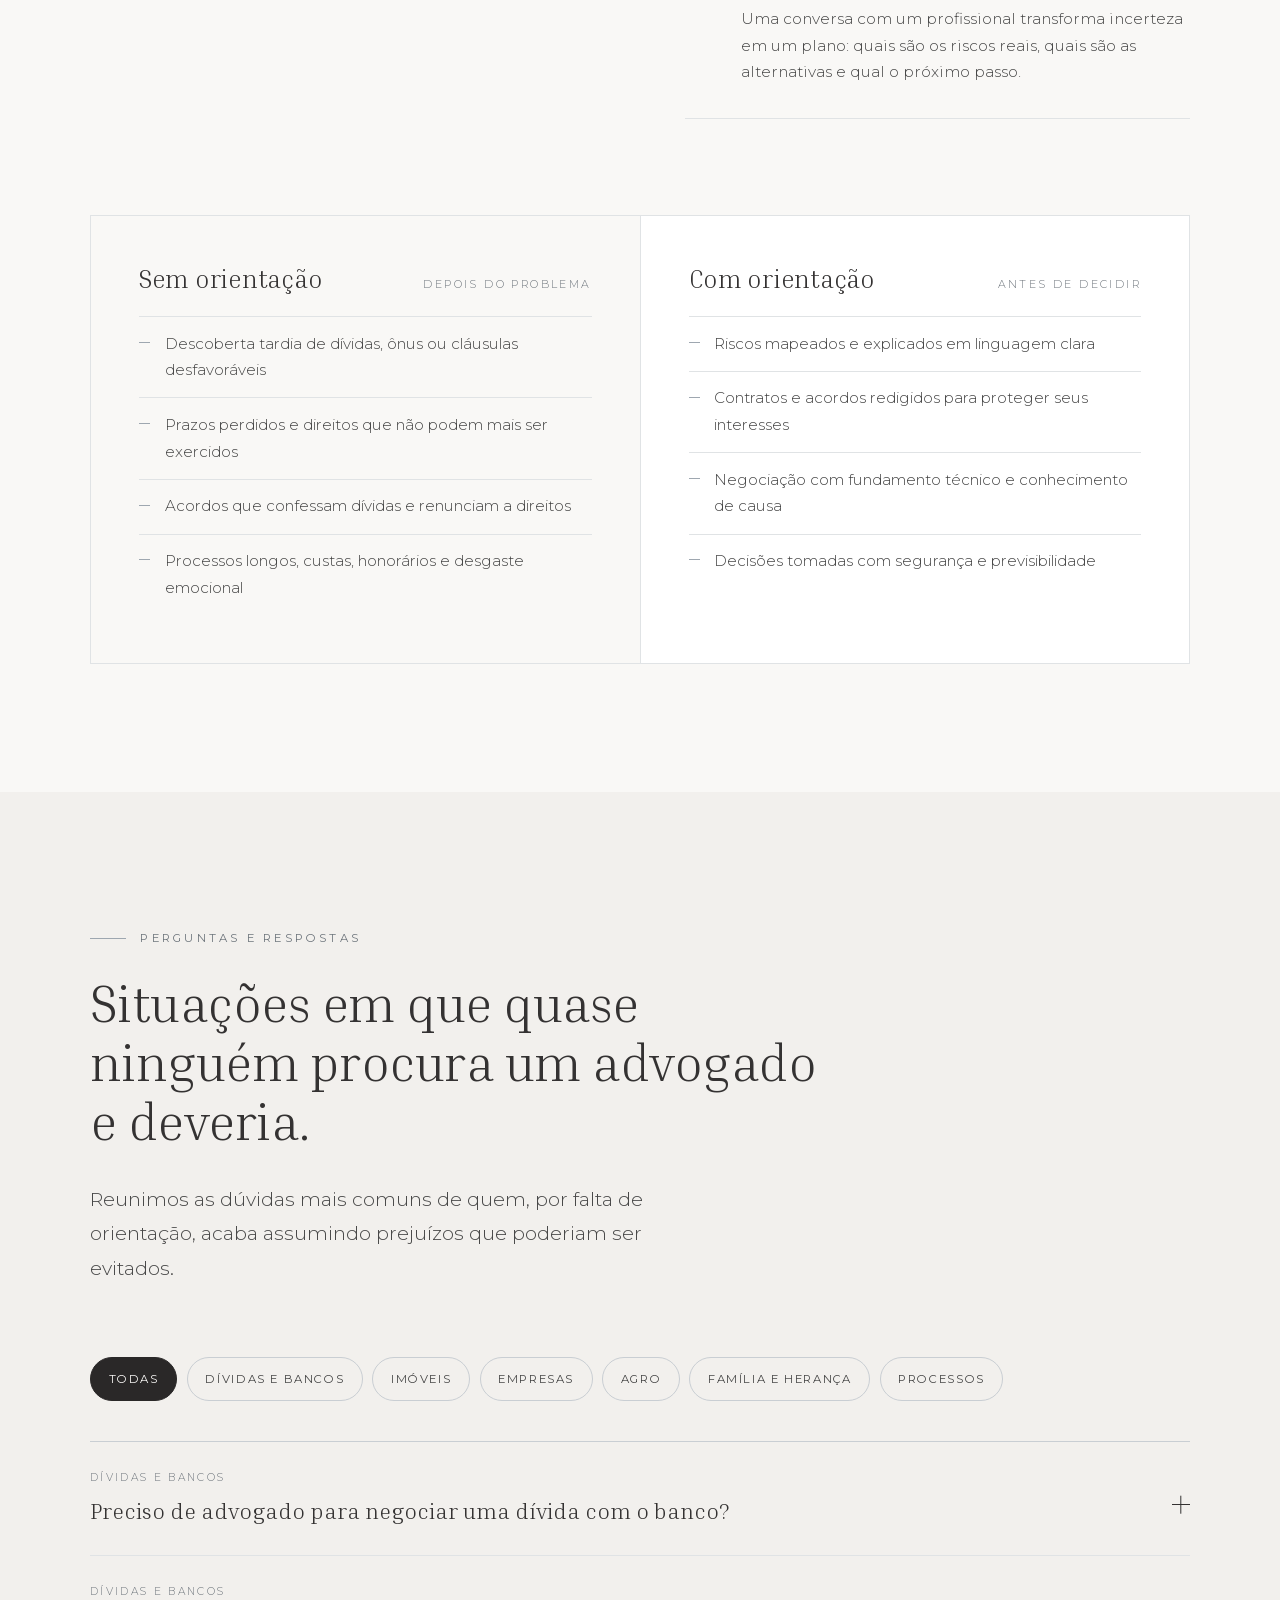
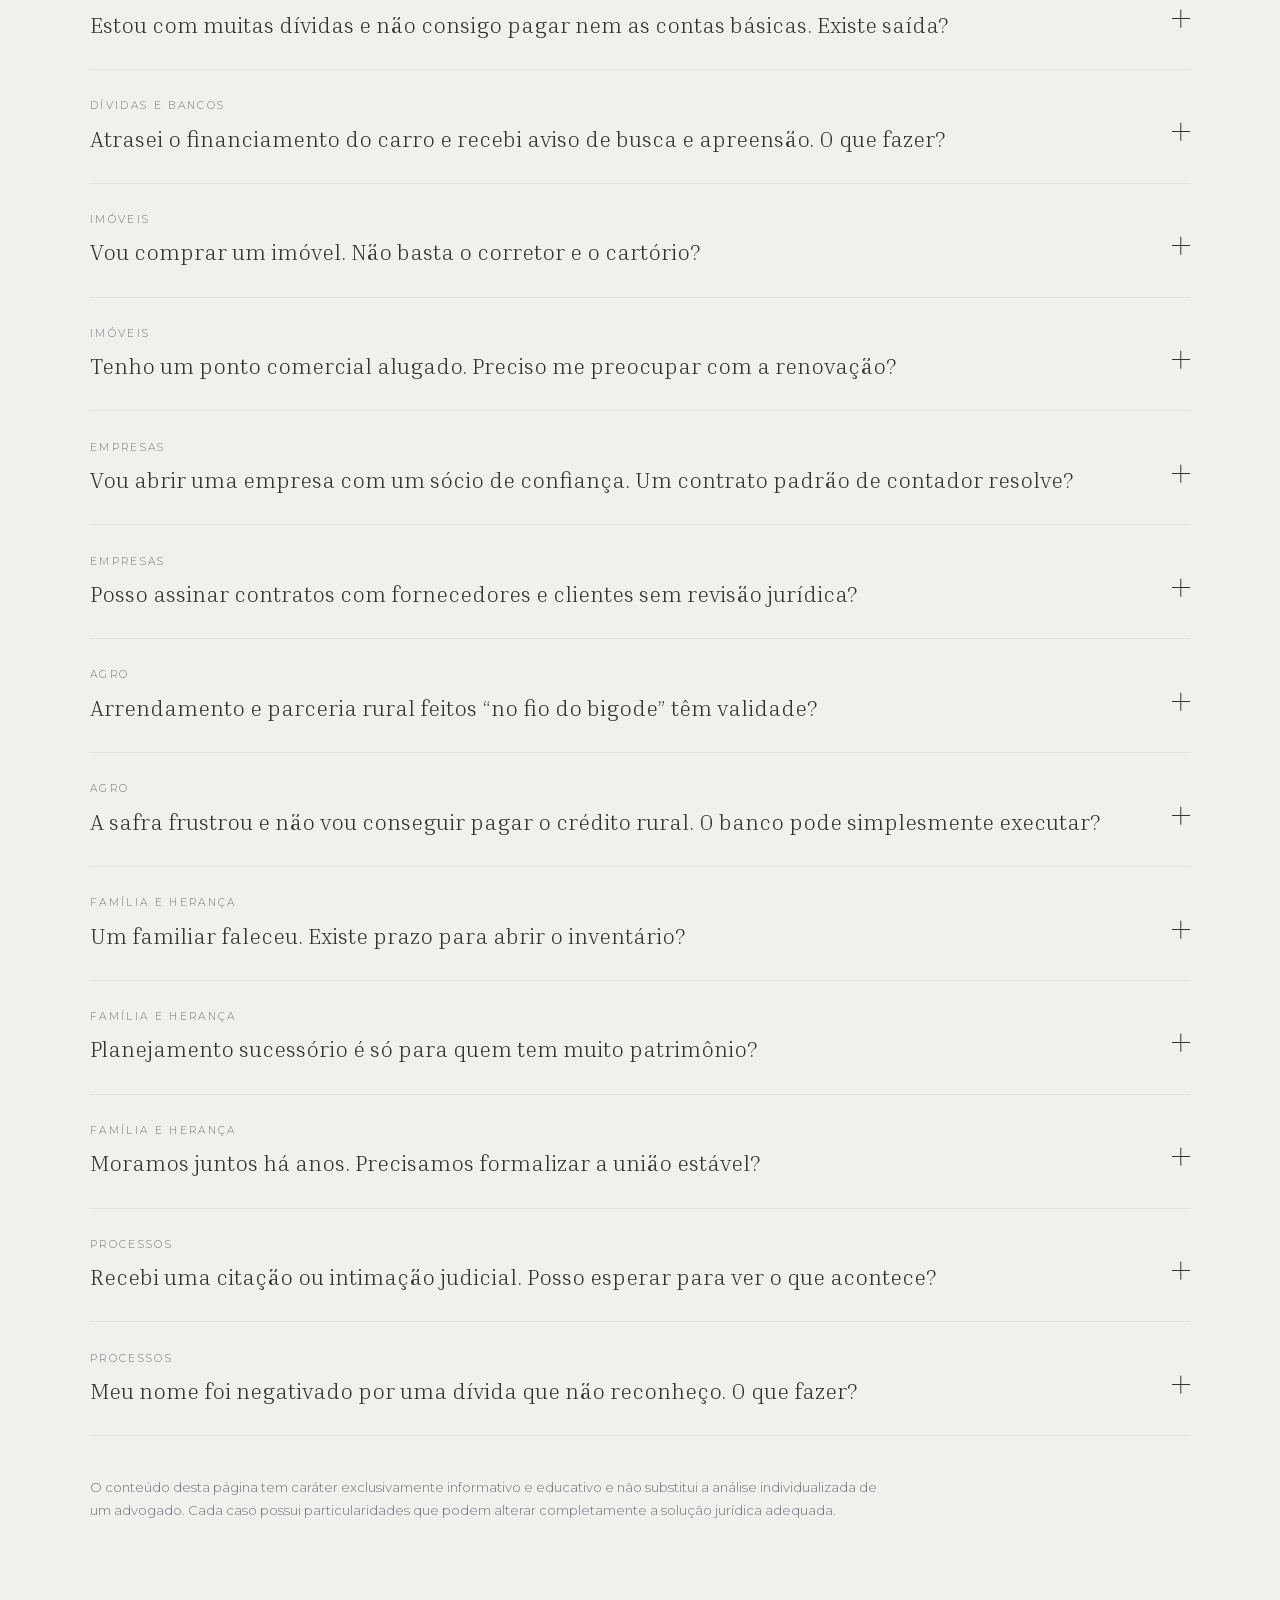
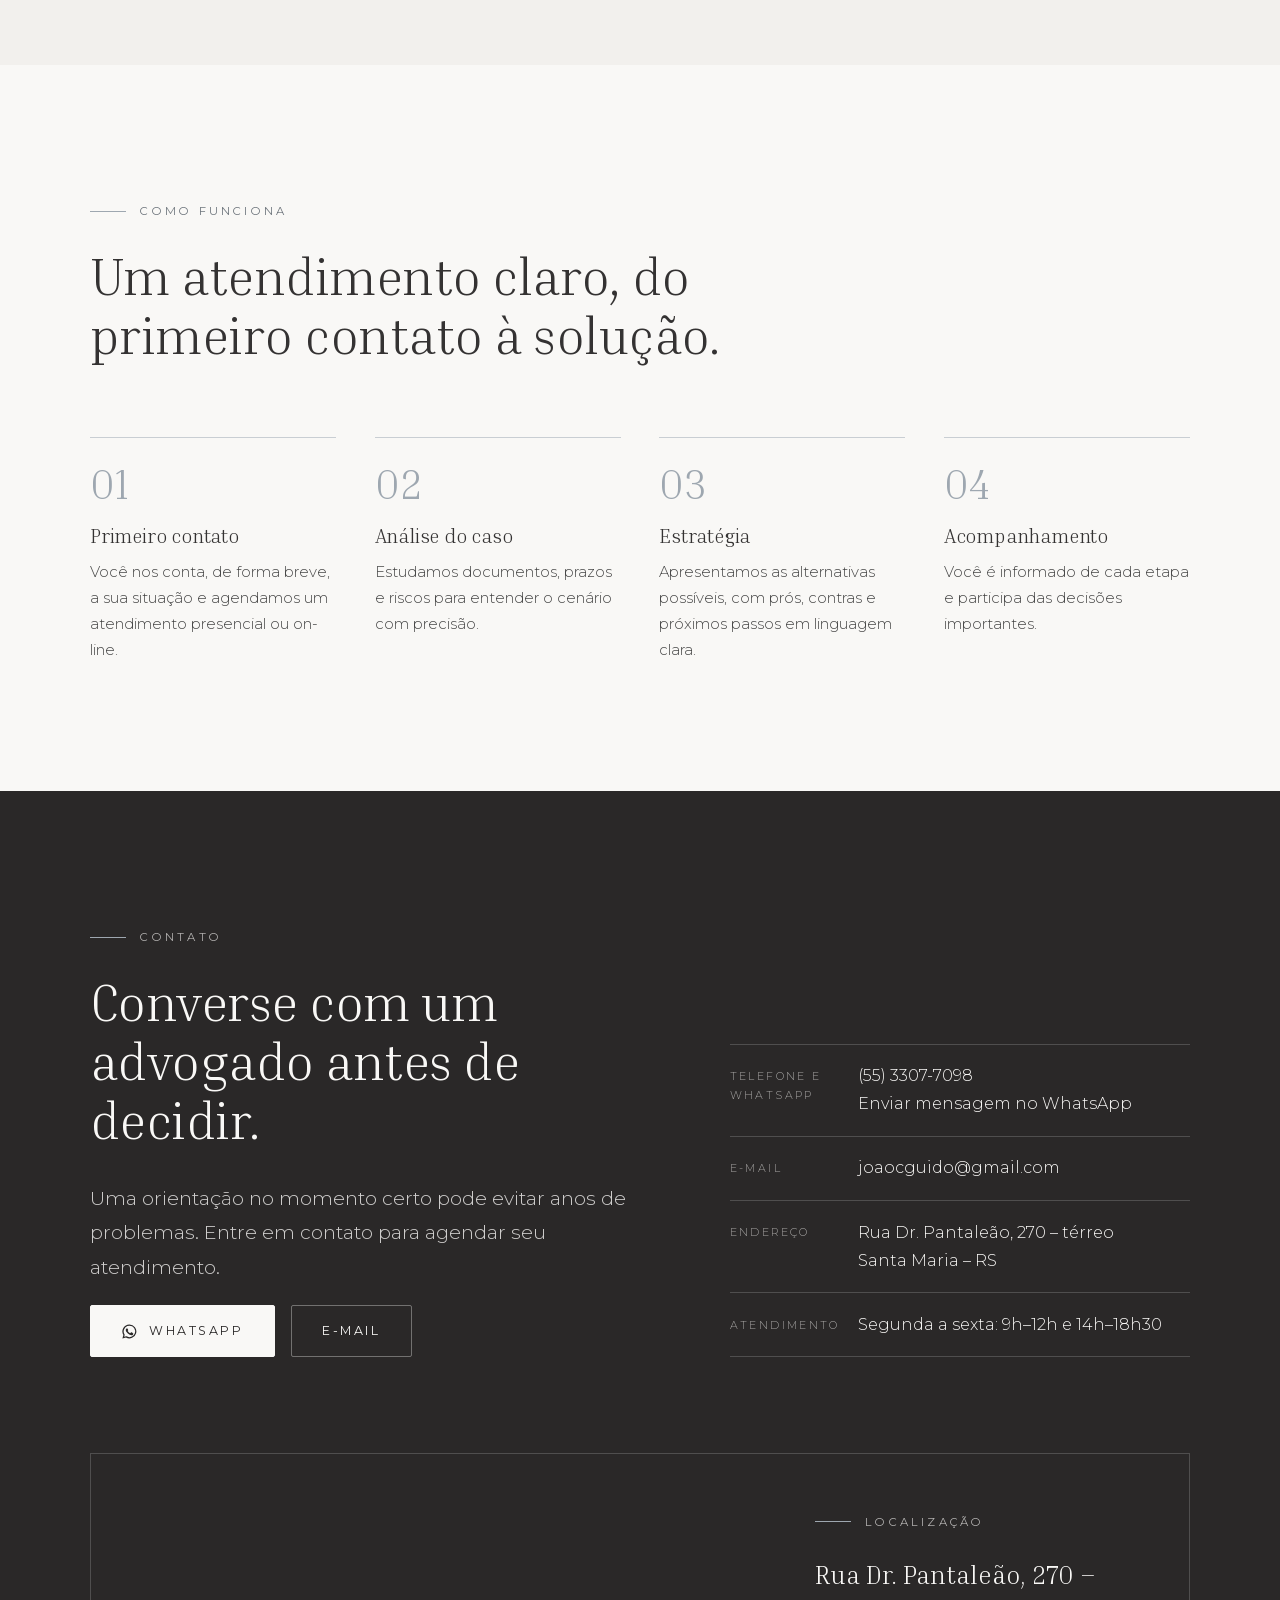
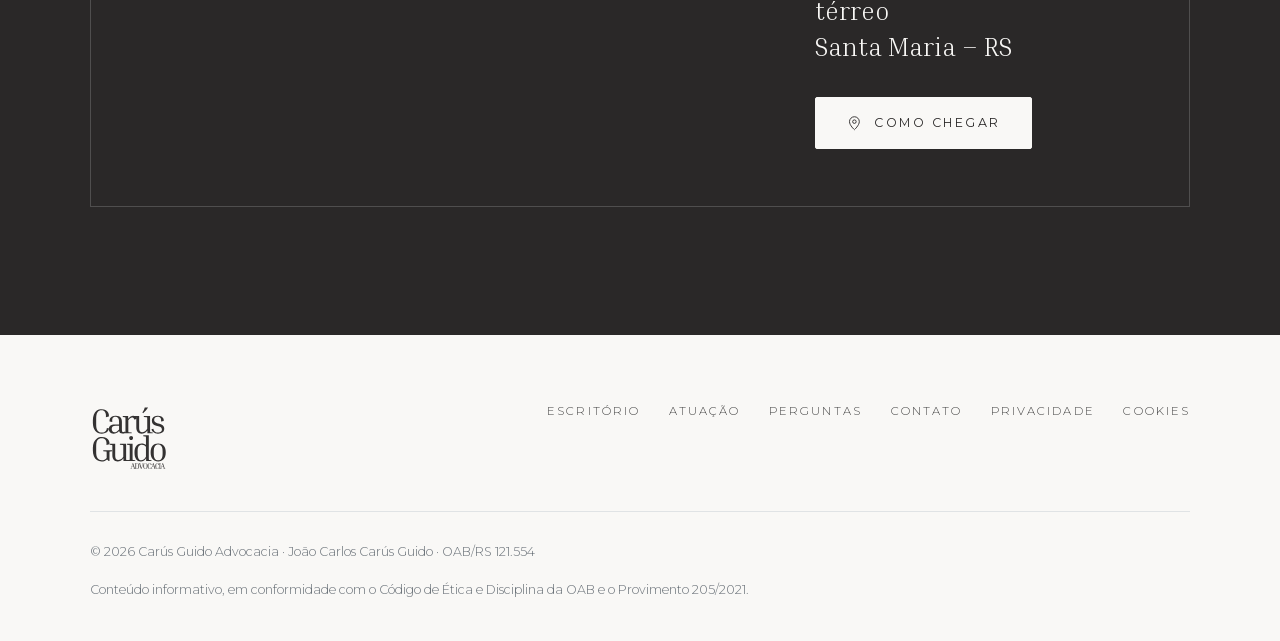
==== commit c648684b: "Teste: logo em marca d'água no início no lugar da placa e logo do topo maior Co-Authored-By: Claude " ====
--- a/index.html
+++ b/index.html
@@ -45,7 +45,6 @@
 
   <link rel="preload" href="assets/fonts/inria-serif-300.woff2" as="font" type="font/woff2" crossorigin>
   <link rel="preload" href="assets/fonts/montserrat-variable.woff2" as="font" type="font/woff2" crossorigin>
-  <link rel="preload" as="image" href="assets/img/carus-guido-placa-1000.webp" imagesrcset="assets/img/carus-guido-placa-560.webp 560w, assets/img/carus-guido-placa-1000.webp 1000w" imagesizes="(max-width: 860px) 90vw, 480px" fetchpriority="high">
   <link rel="stylesheet" href="assets/css/style.css">
 
   <script type="application/ld+json">
@@ -136,6 +135,7 @@
 
     <!-- ============ INÍCIO ============ -->
     <section class="hero" id="inicio">
+      <span class="hero__mark logo" aria-hidden="true"></span>
       <div class="wrap hero__grid">
         <div>
           <p class="eyebrow">Carús Guido Advocacia</p>
@@ -147,16 +147,6 @@
           </div>
         </div>
 
-        <figure class="portrait portrait--place">
-          <div class="portrait__img"><img
-            src="assets/img/carus-guido-placa-1000.webp"
-            srcset="assets/img/carus-guido-placa-560.webp 560w, assets/img/carus-guido-placa-1000.webp 1000w"
-            sizes="(max-width: 860px) 90vw, 480px"
-            width="1000" height="1000"
-            alt="Placa do escritório Carús Guido Advocacia em vidro escuro, fixada em parede de concreto aparente"
-            fetchpriority="high" decoding="async"></div>
-          <figcaption><strong>Rua Dr. Pantaleão, 270</strong>Santa Maria · RS</figcaption>
-        </figure>
       </div>
     </section>
 
--- a/assets/css/style.css
+++ b/assets/css/style.css
@@ -176,7 +176,7 @@
 .header.is-scrolled { border-bottom-color: var(--line); }
 .header__inner { display: flex; align-items: center; justify-content: space-between; height: 4.75rem; gap: 1rem; }
 .header__brand { color: var(--text); display: block; }
-.header__brand .logo { height: 3rem; }
+.header__brand .logo { height: 3.6rem; aspect-ratio: 1110 / 1040; }
 
 .nav { display: flex; align-items: center; gap: 2.2rem; }
 .nav__list { display: flex; gap: 2rem; list-style: none; margin: 0; padding: 0; }
@@ -228,7 +228,22 @@
 }
 
 /* ---------- Hero ---------- */
-.hero { padding: clamp(3rem, 8vw, 6.5rem) 0 var(--section); }
+.hero { position: relative; overflow: hidden; isolation: isolate; padding: clamp(3rem, 8vw, 6.5rem) 0 var(--section); }
+.hero > .wrap { position: relative; z-index: 1; }
+.hero__grid:has(> :only-child) { grid-template-columns: minmax(0, 46rem); min-height: min(62svh, 36rem); align-content: center; }
+/* Logo em marca d'água ocupando o fundo do início */
+.hero__mark {
+  position: absolute; z-index: 0;
+  inset: 4% max(var(--gutter), calc((100vw - var(--wrap)) / 2)) 6% auto;
+  width: min(70vw, 60rem); height: auto;
+  -webkit-mask-position: right center; mask-position: right center;
+  -webkit-mask-size: contain; mask-size: contain;
+  color: var(--text); opacity: .055;
+  pointer-events: none;
+}
+@media (max-width: 860px) {
+  .hero__mark { inset: auto -6% 2% auto; width: 108vw; aspect-ratio: 1110 / 1040; opacity: .06; }
+}
 .hero__grid { display: grid; grid-template-columns: 1.1fr .9fr; gap: clamp(2.5rem, 6vw, 6rem); align-items: center; }
 .hero h1 { margin-bottom: 1.8rem; }
 .hero h1 em { font-weight: 300; color: var(--muted); }
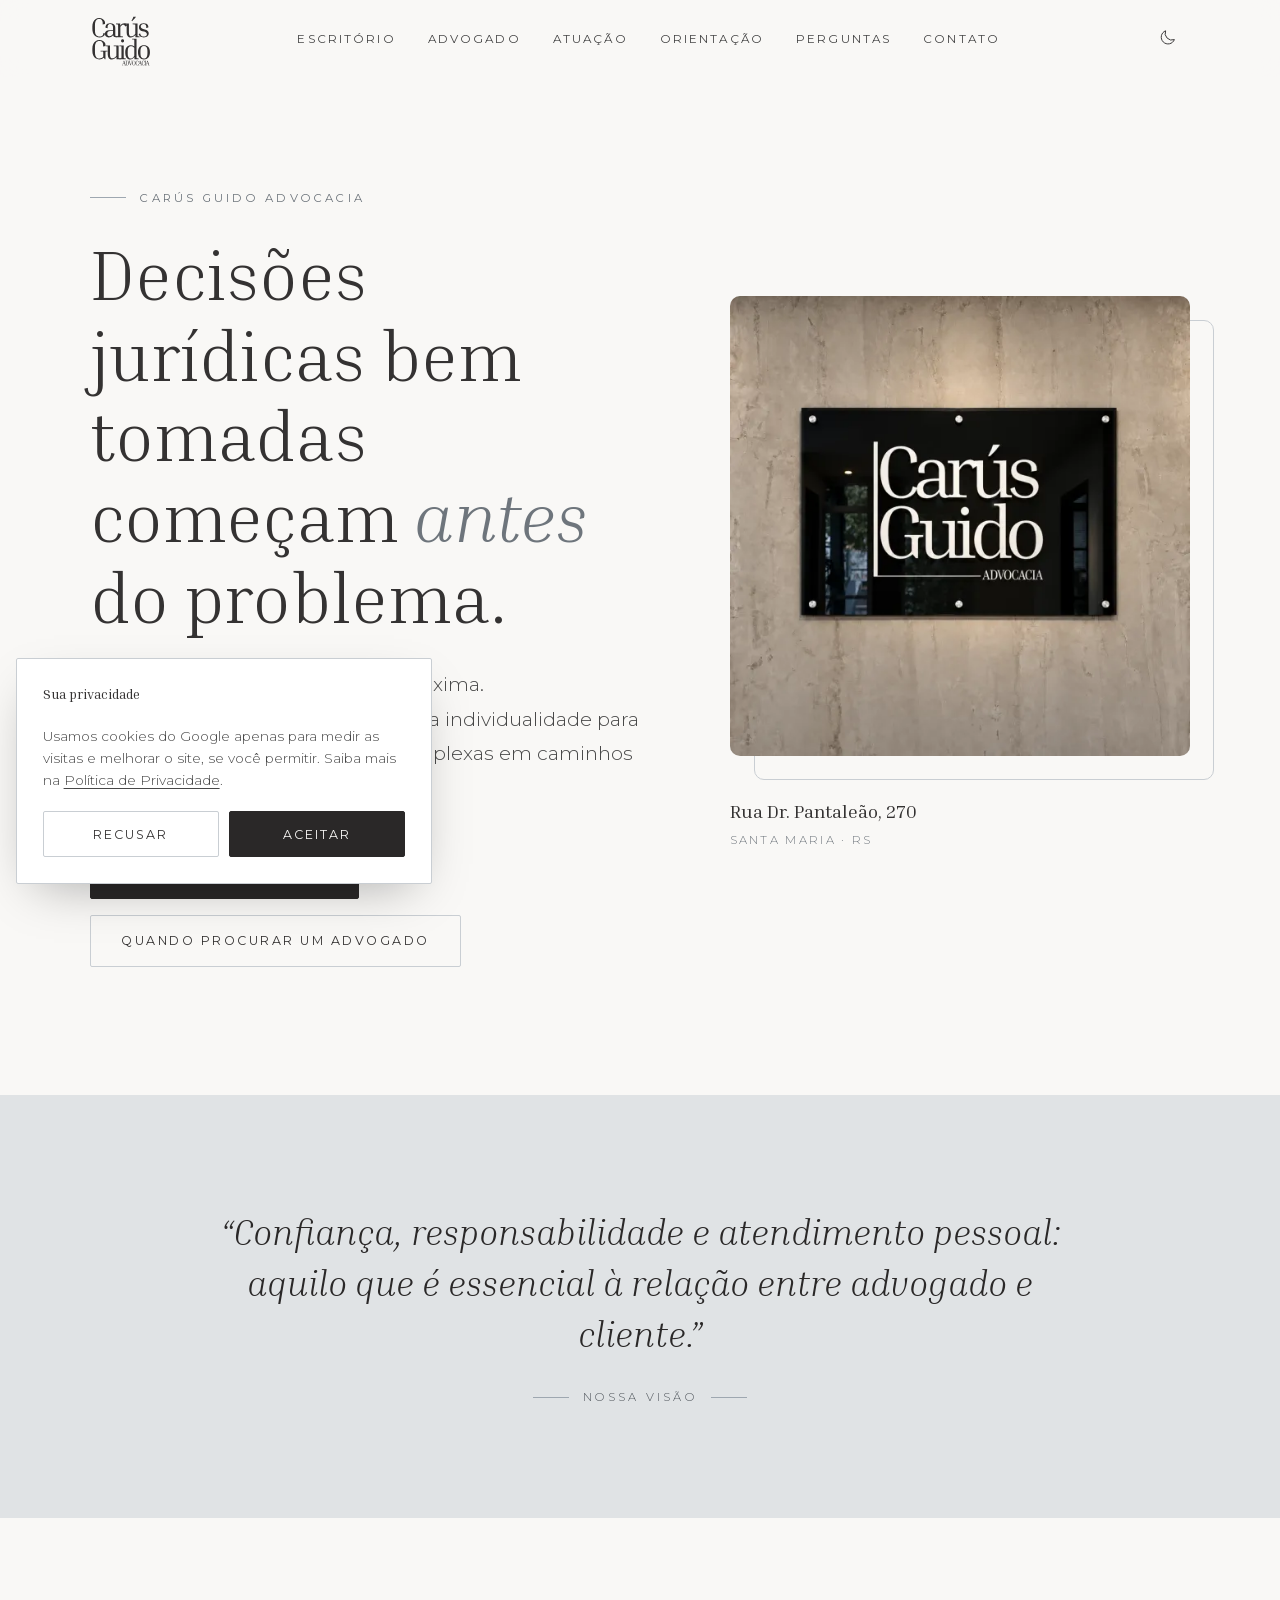
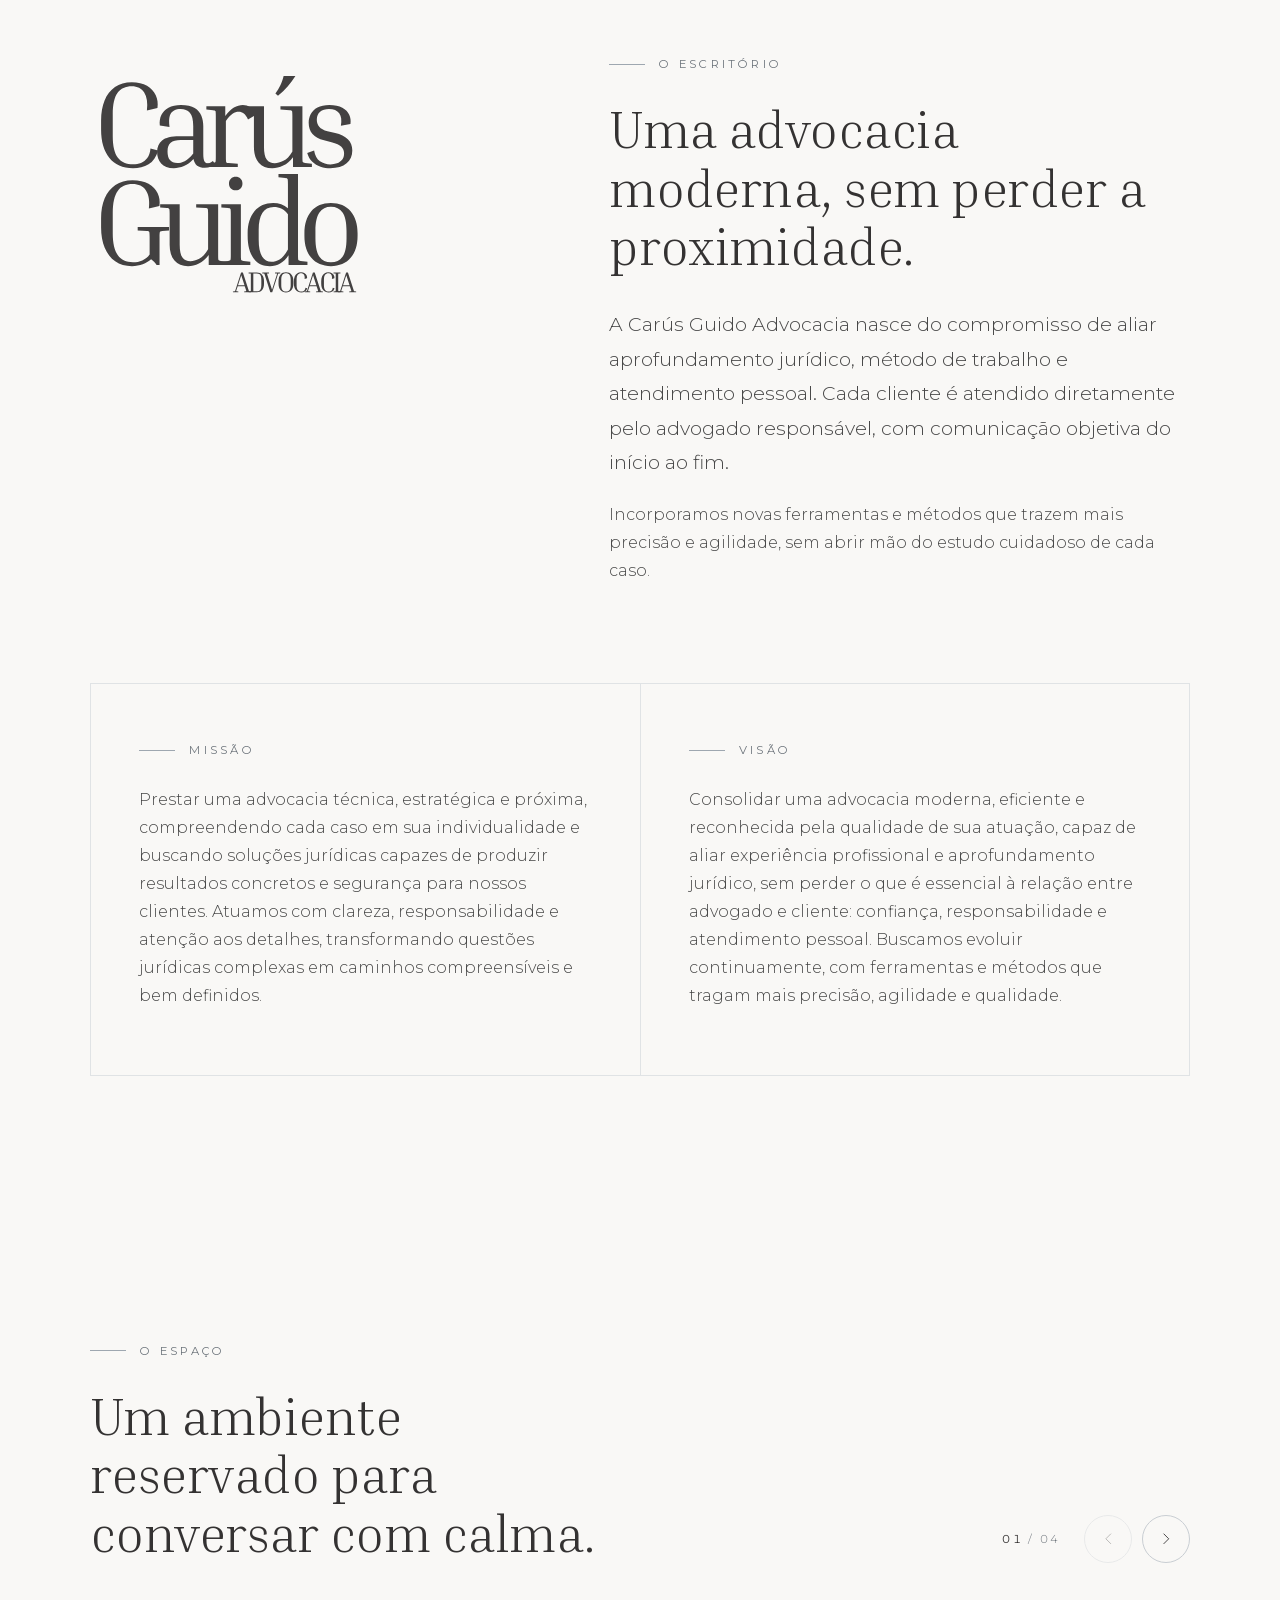
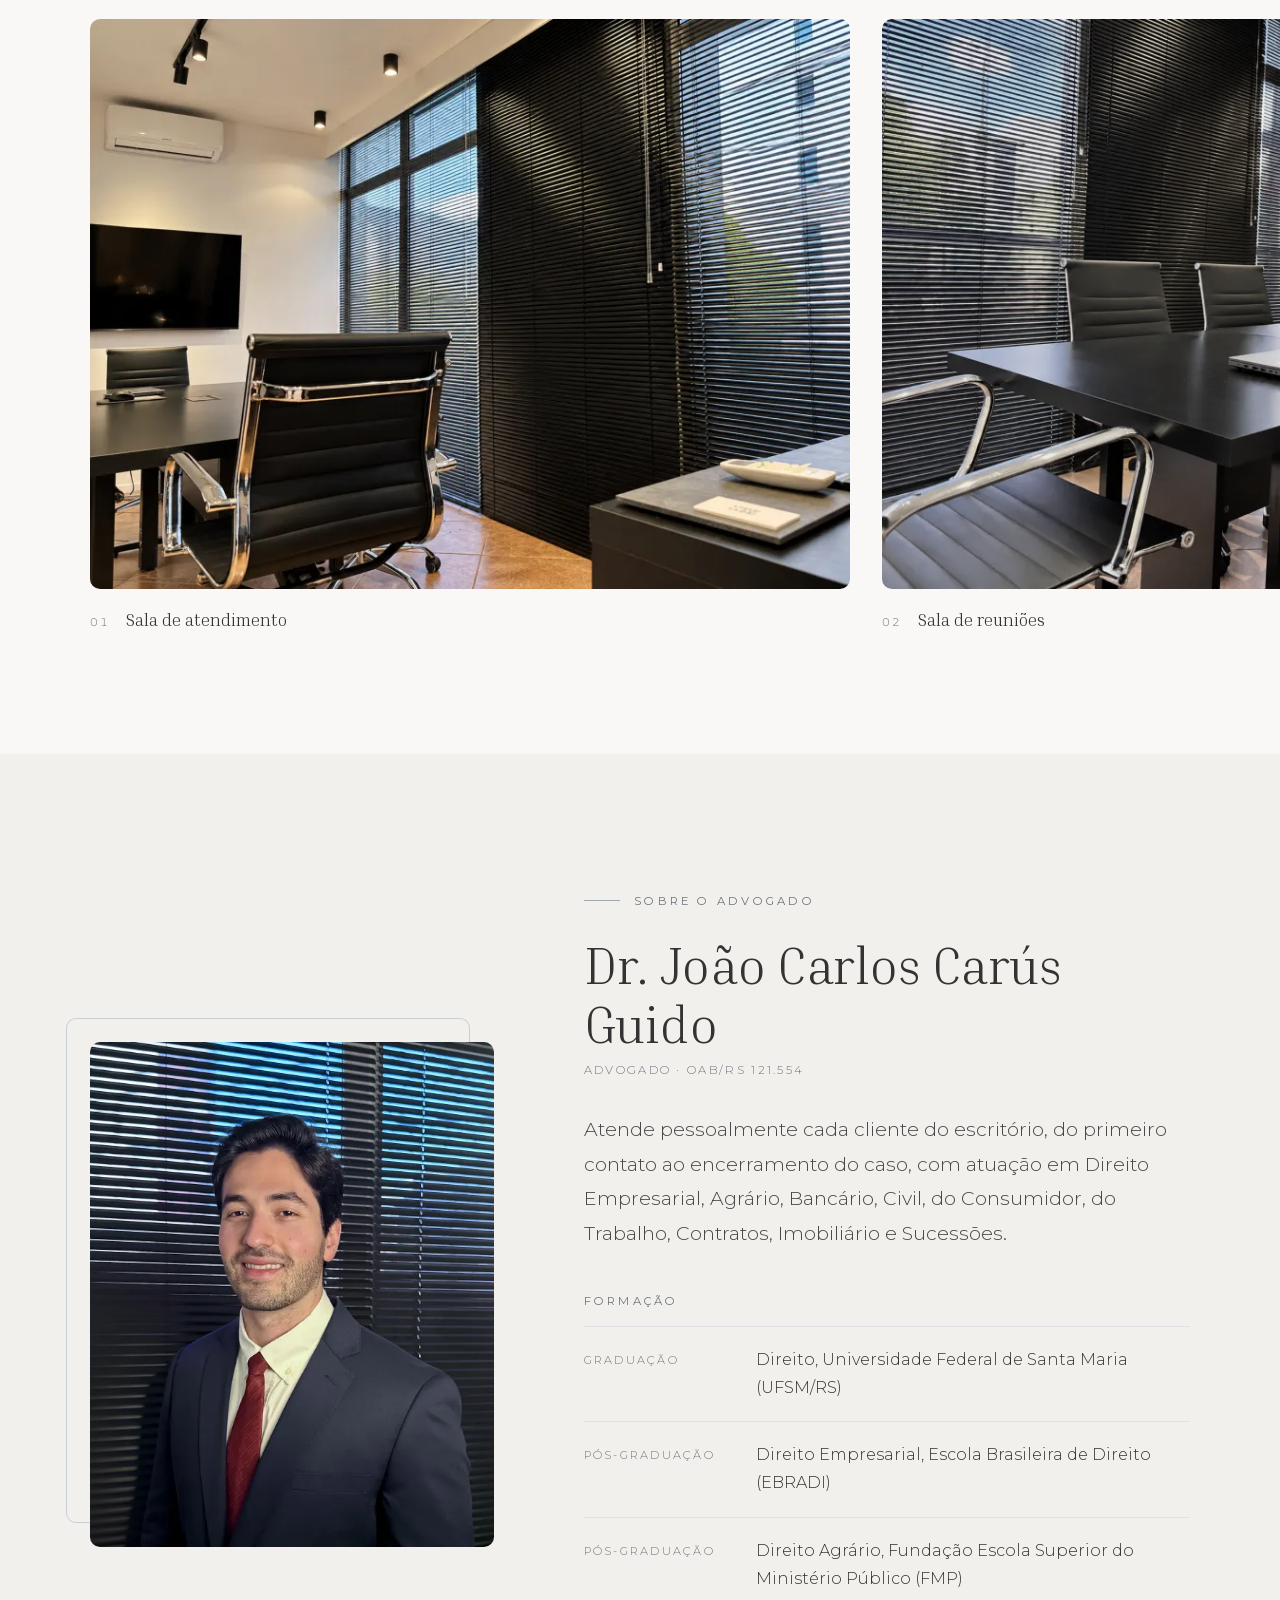
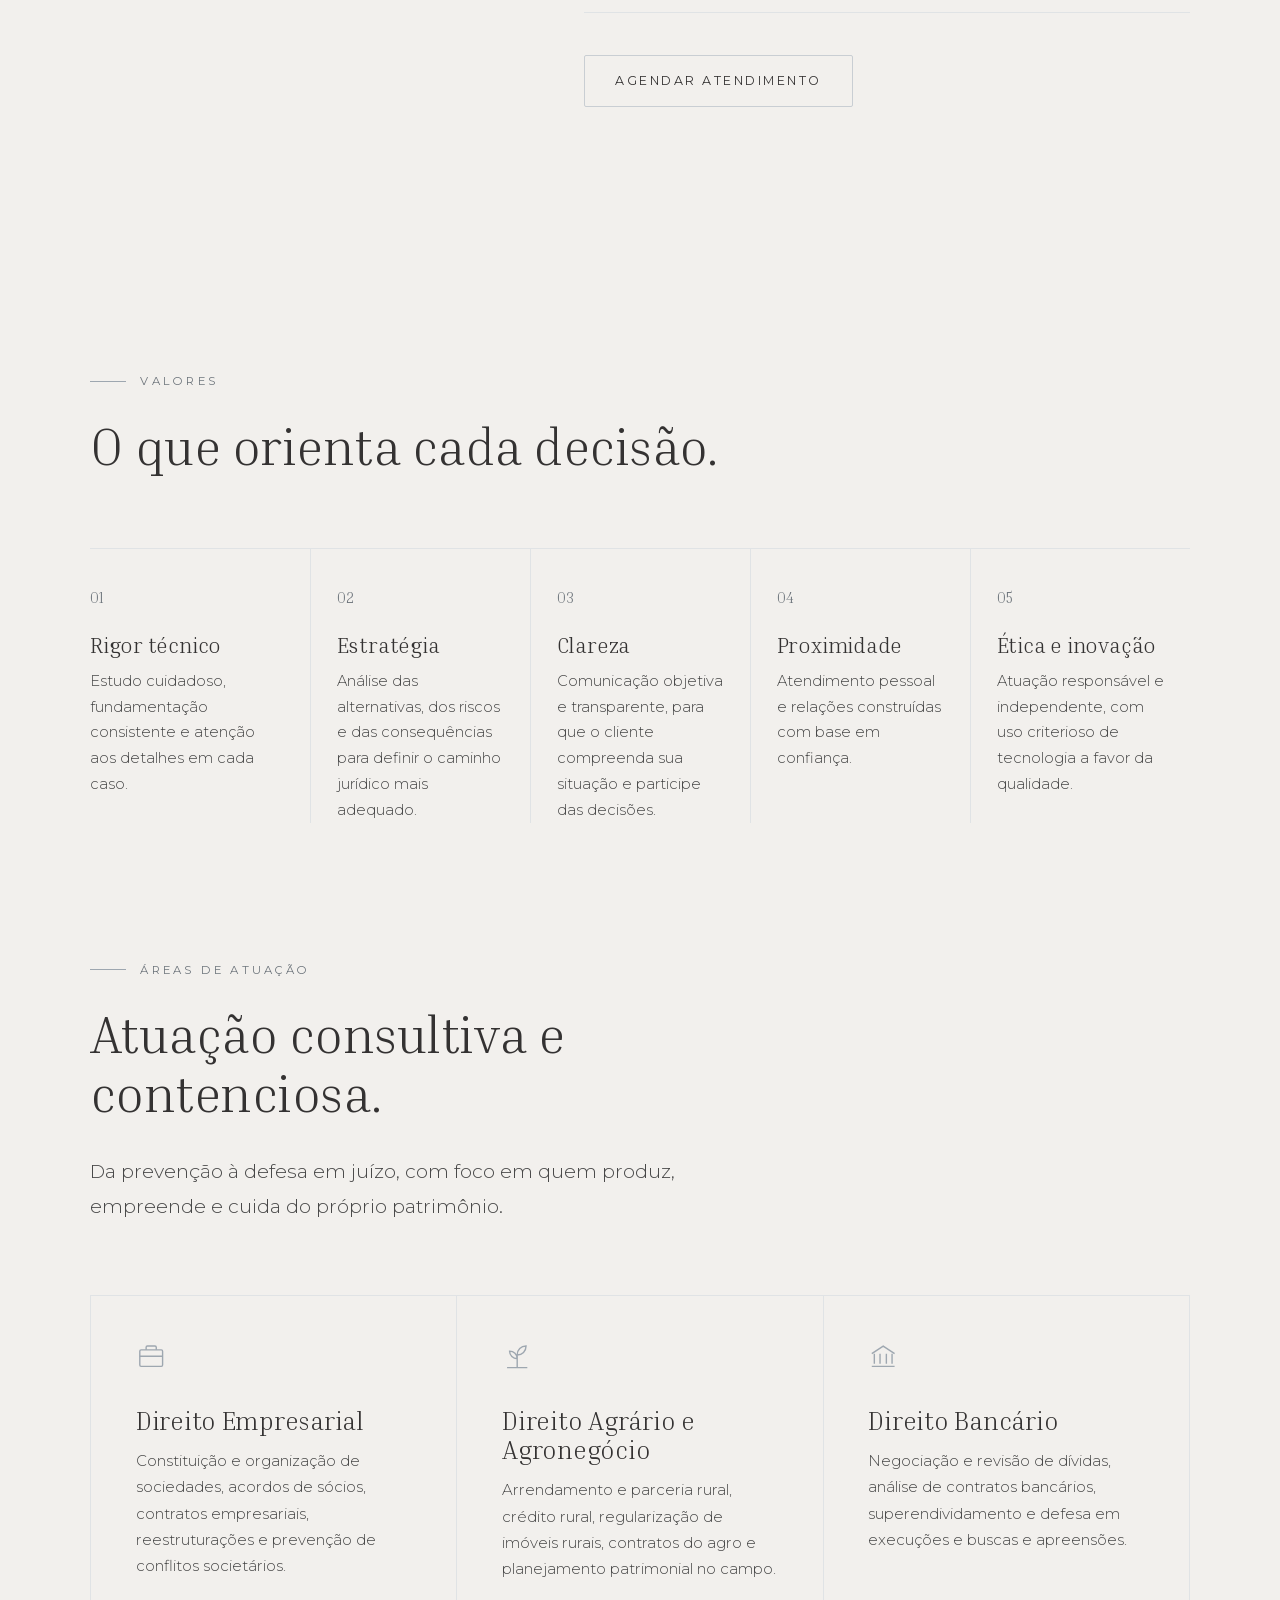
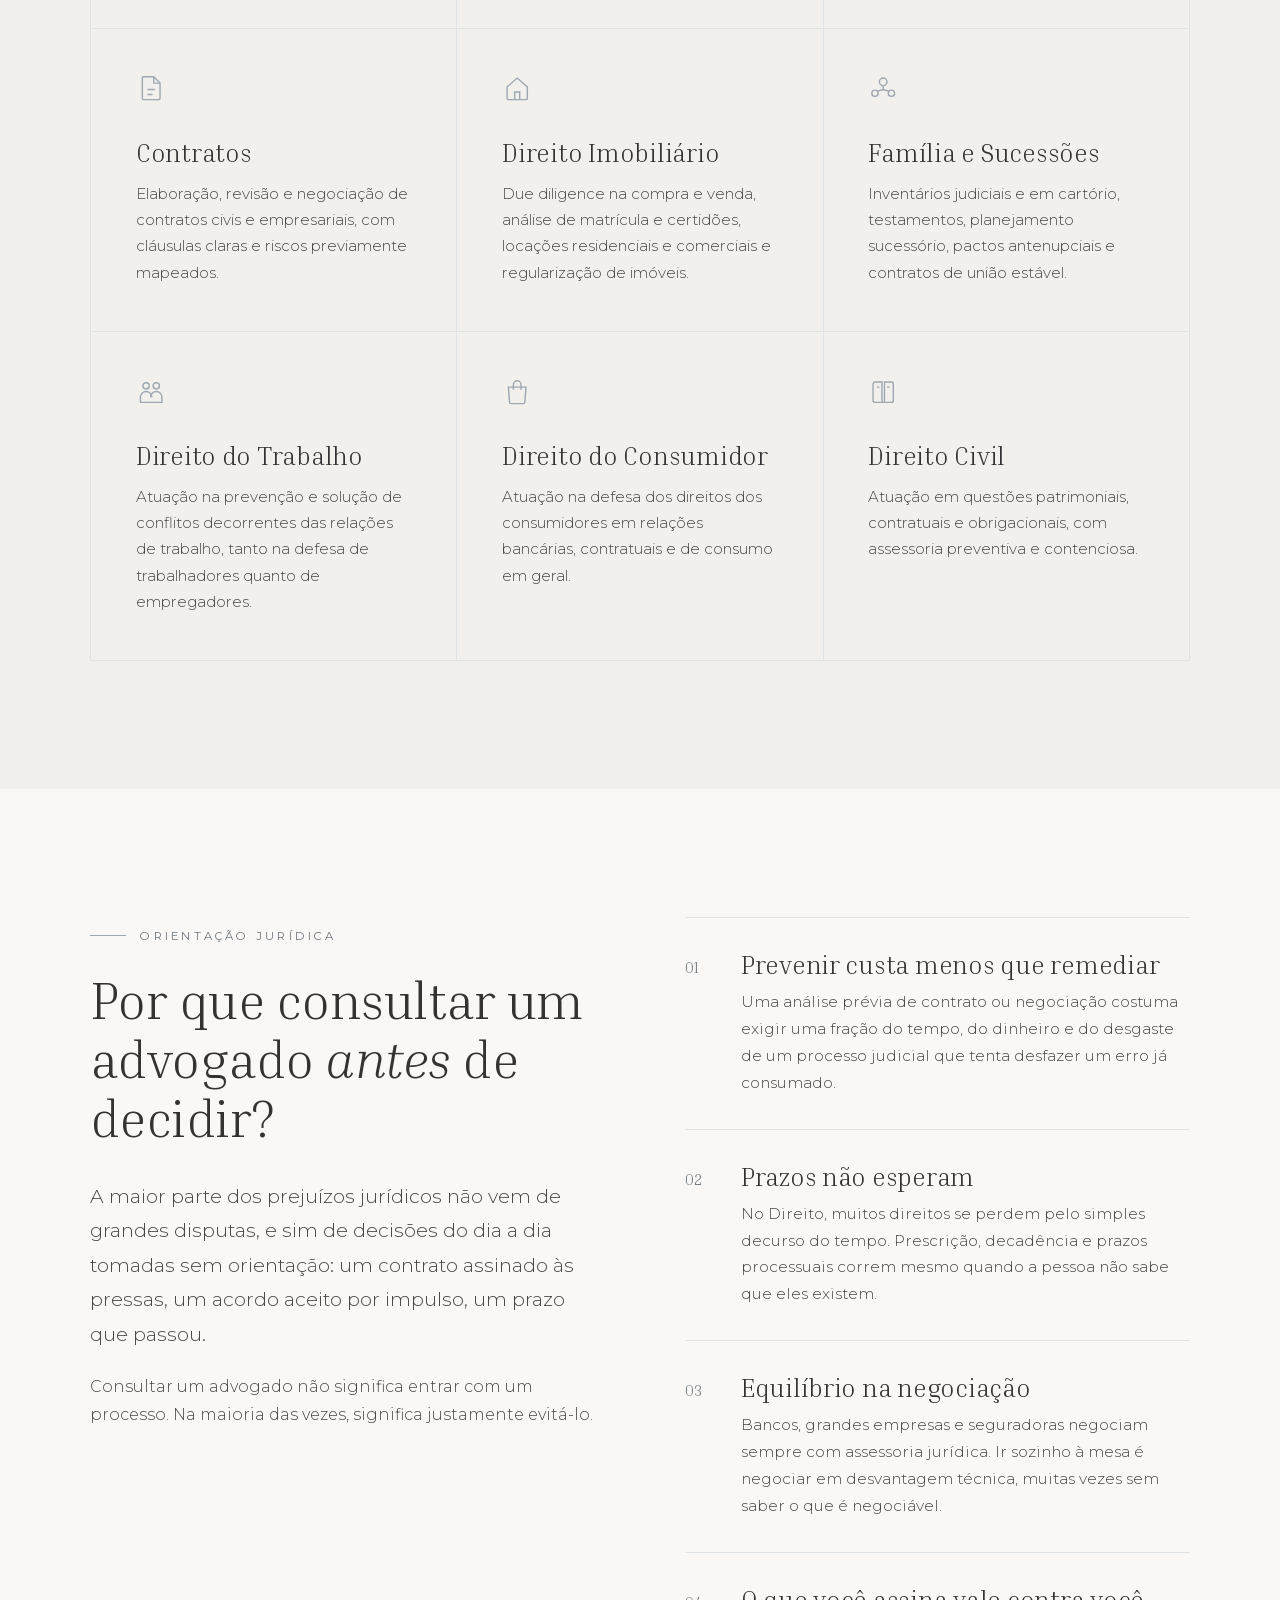
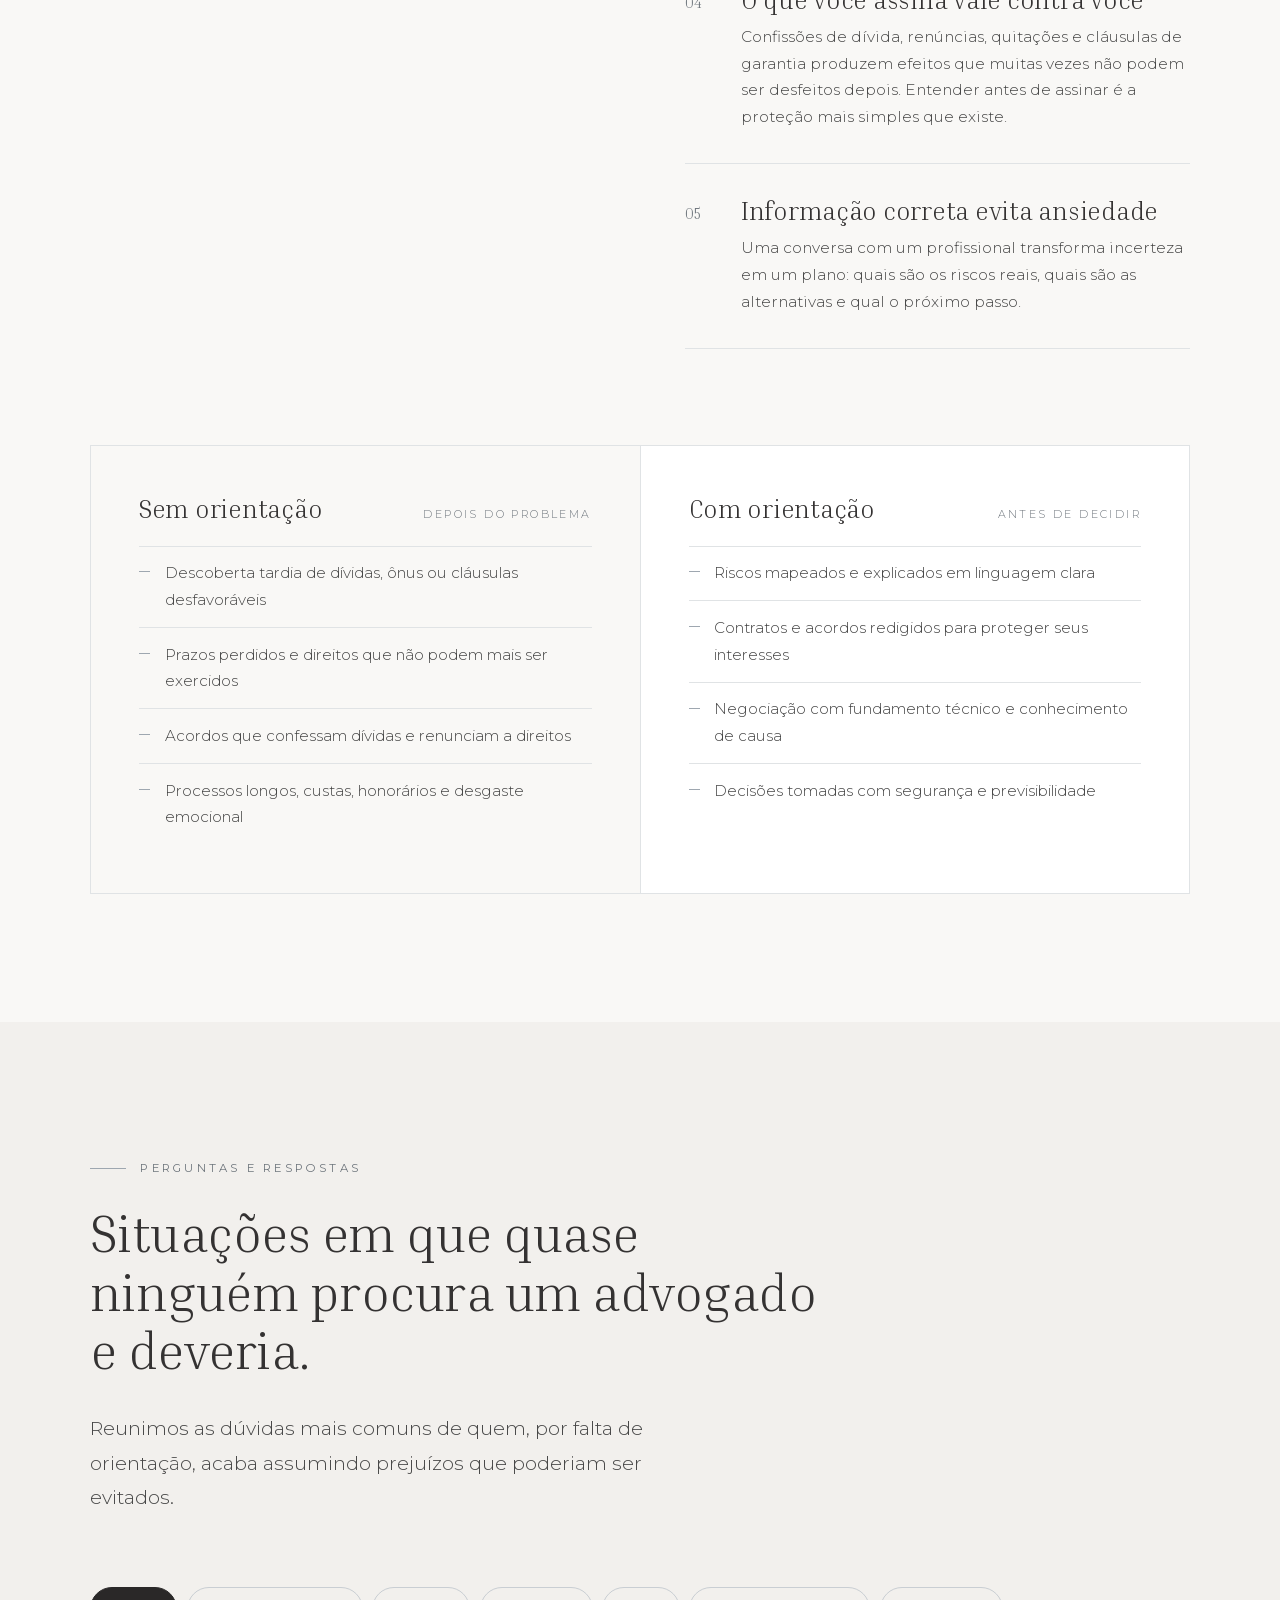
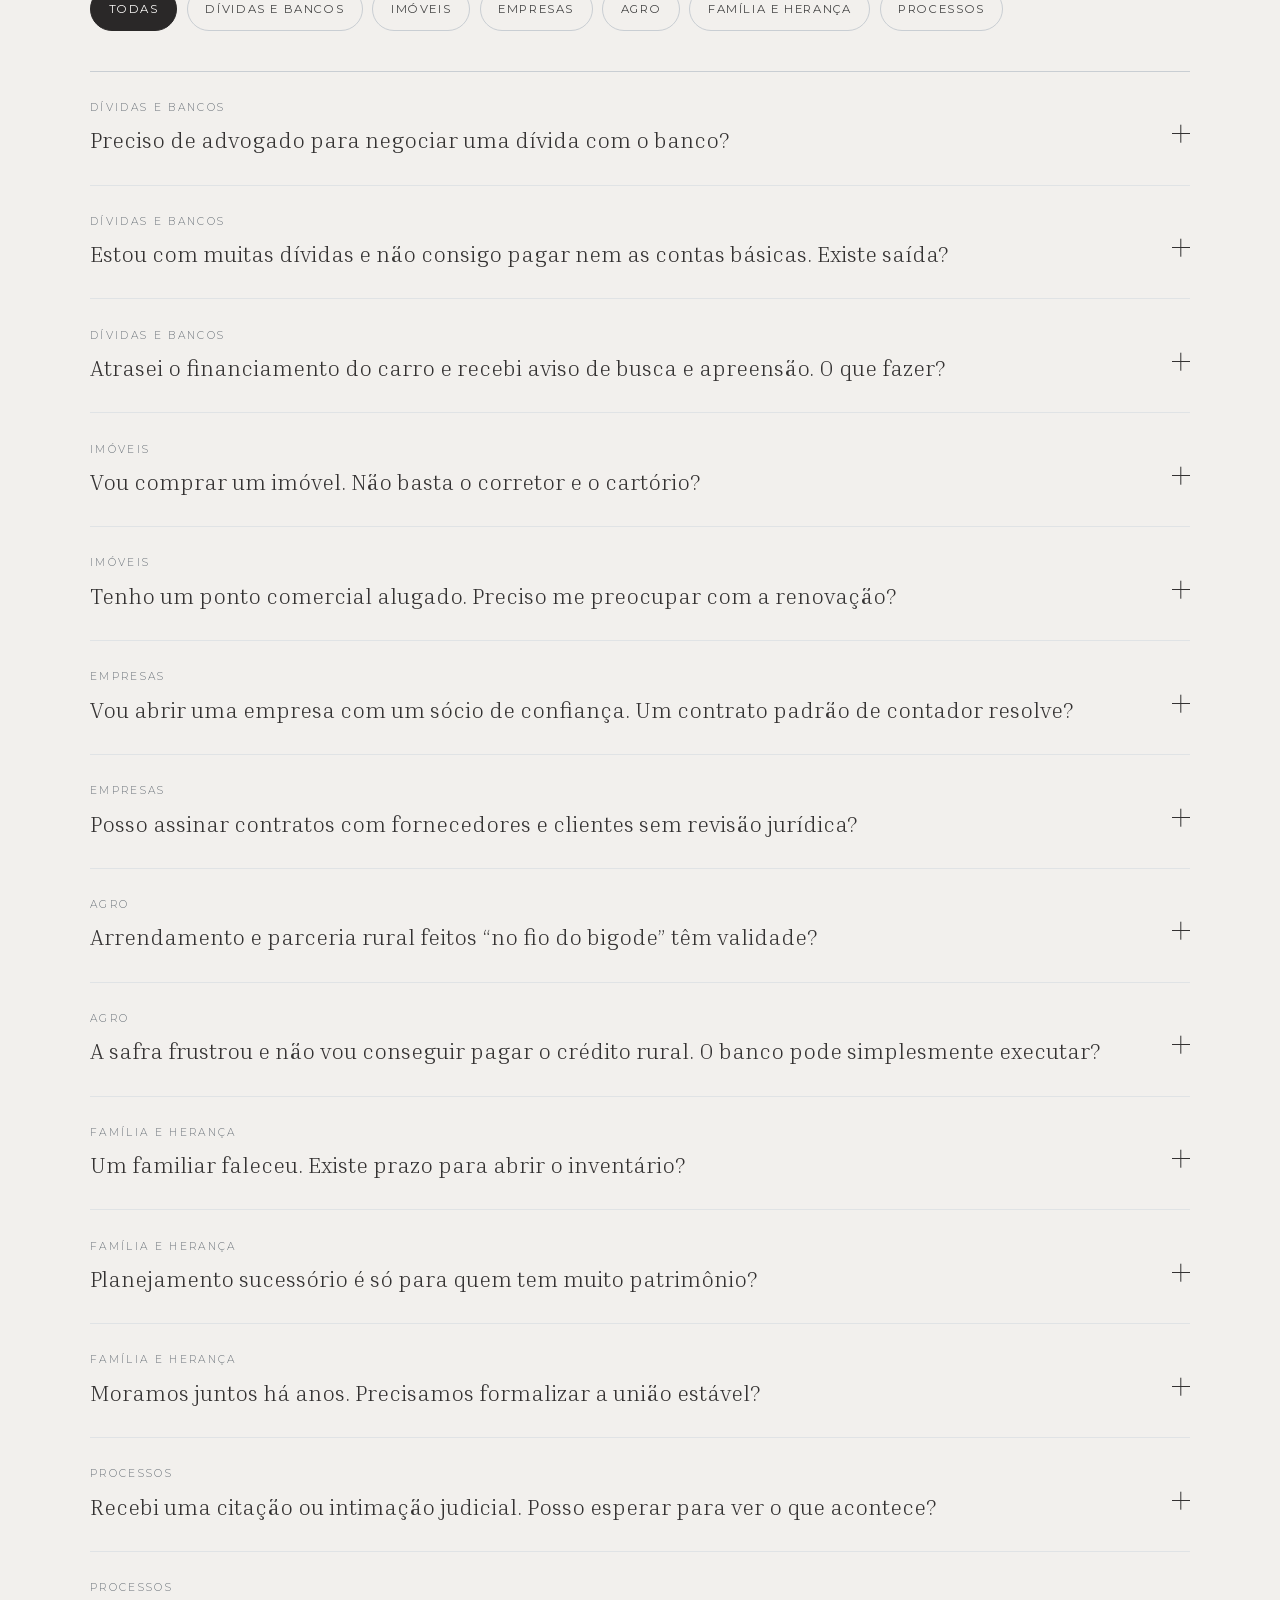
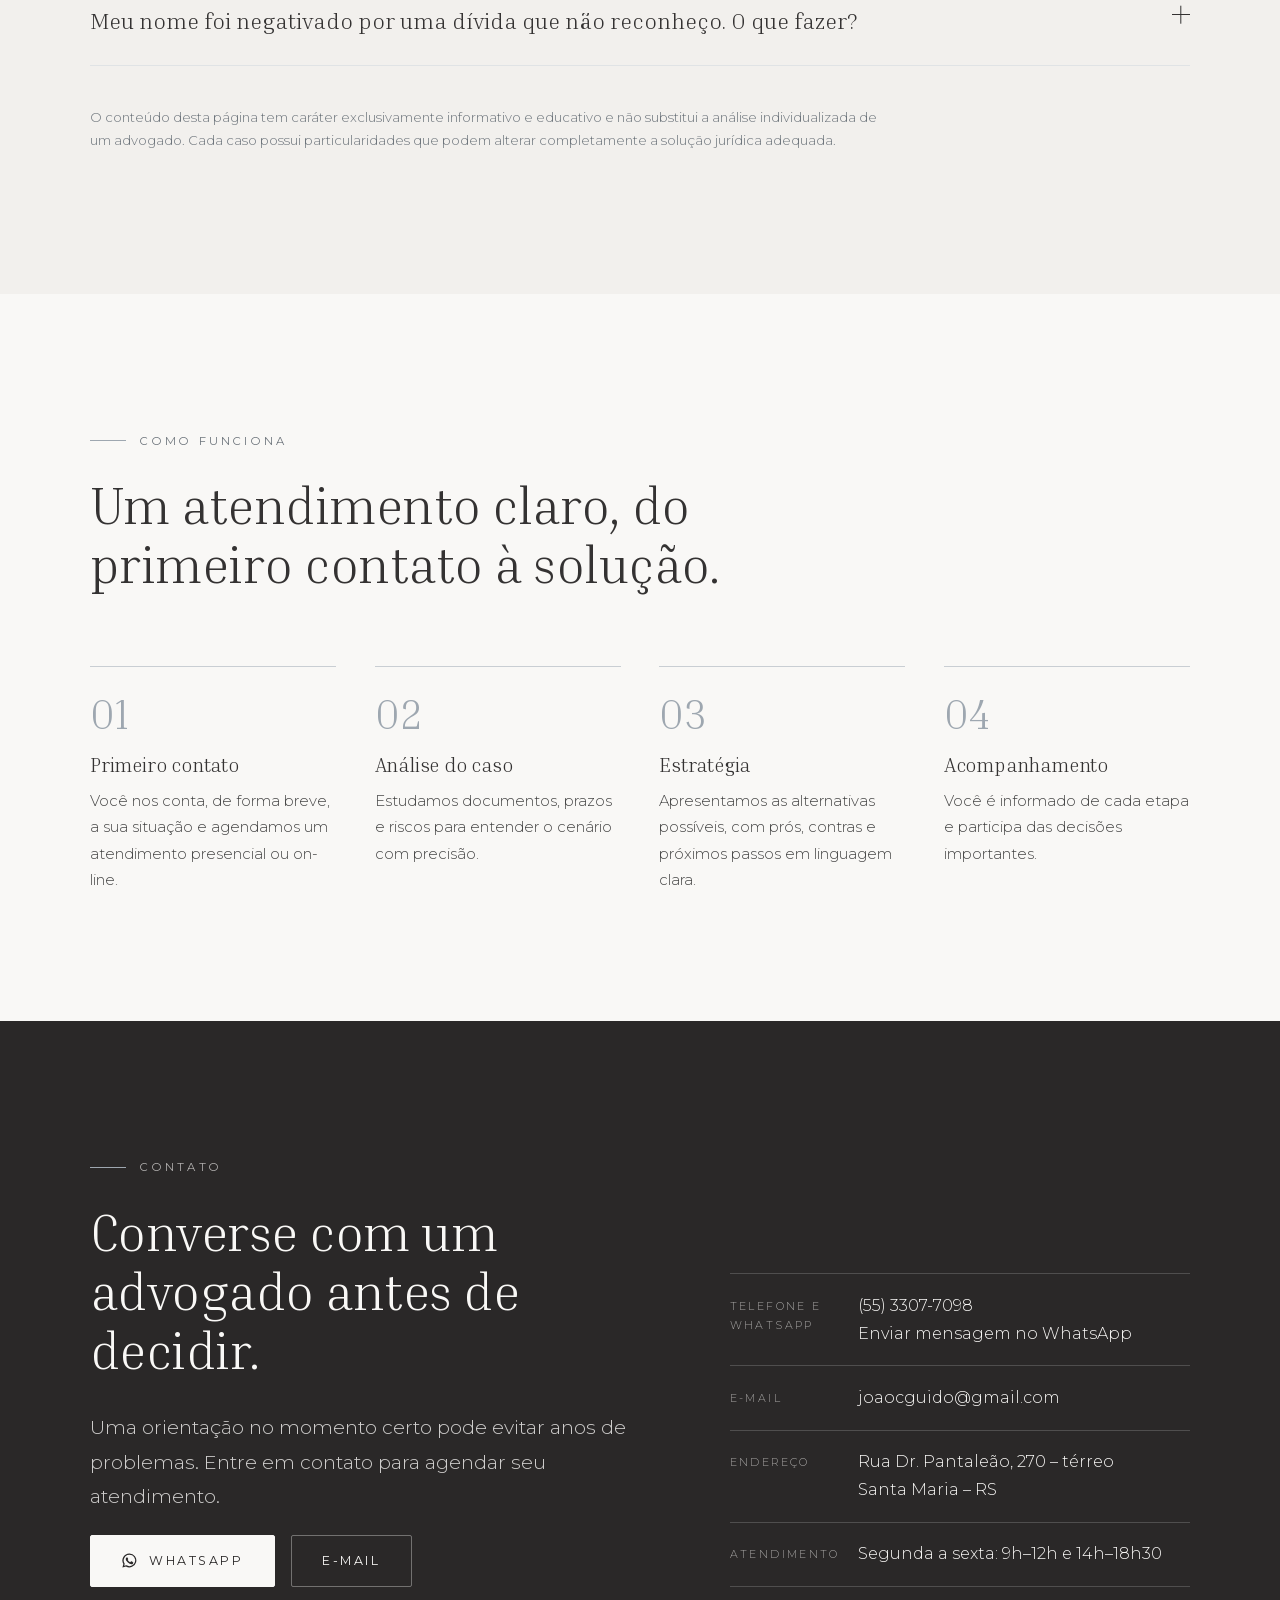
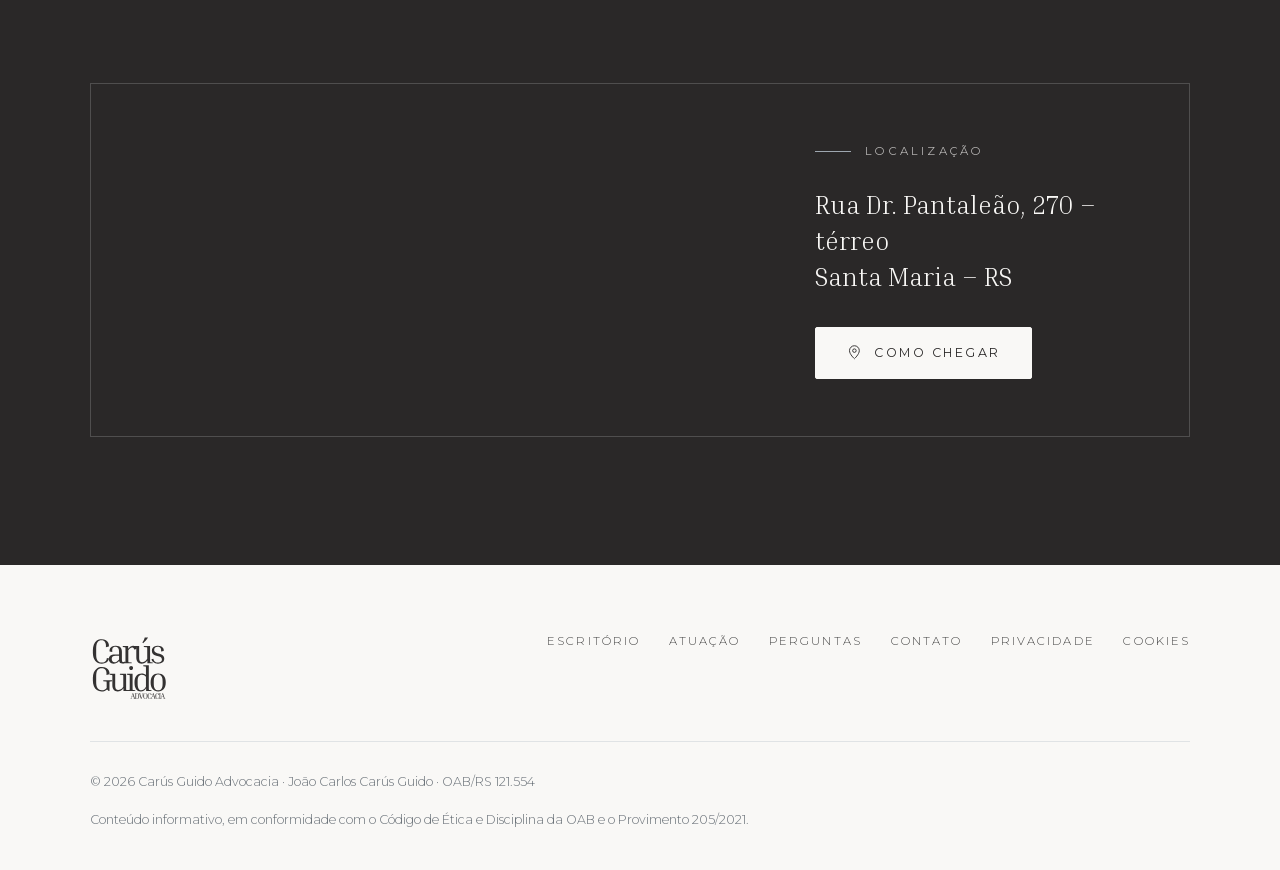
==== commit d11f0480: "Volta ao início com a placa (nova foto) e mantém a logo do topo maior Co-Authored-By: Claude Opus 5." ====
--- a/index.html
+++ b/index.html
@@ -45,6 +45,7 @@
 
   <link rel="preload" href="assets/fonts/inria-serif-300.woff2" as="font" type="font/woff2" crossorigin>
   <link rel="preload" href="assets/fonts/montserrat-variable.woff2" as="font" type="font/woff2" crossorigin>
+  <link rel="preload" as="image" href="assets/img/carus-guido-placa-1000.webp" imagesrcset="assets/img/carus-guido-placa-560.webp 560w, assets/img/carus-guido-placa-1000.webp 1000w" imagesizes="(max-width: 860px) 90vw, 480px" fetchpriority="high">
   <link rel="stylesheet" href="assets/css/style.css">
 
   <script type="application/ld+json">
@@ -135,7 +136,6 @@
 
     <!-- ============ INÍCIO ============ -->
     <section class="hero" id="inicio">
-      <span class="hero__mark logo" aria-hidden="true"></span>
       <div class="wrap hero__grid">
         <div>
           <p class="eyebrow">Carús Guido Advocacia</p>
@@ -147,6 +147,16 @@
           </div>
         </div>
 
+        <figure class="portrait portrait--place">
+          <div class="portrait__img"><img
+            src="assets/img/carus-guido-placa-1000.webp"
+            srcset="assets/img/carus-guido-placa-560.webp 560w, assets/img/carus-guido-placa-1000.webp 1000w"
+            sizes="(max-width: 860px) 90vw, 480px"
+            width="1000" height="1000"
+            alt="Placa do escritório Carús Guido Advocacia em vidro escuro, fixada em parede de concreto aparente"
+            fetchpriority="high" decoding="async"></div>
+          <figcaption><strong>Rua Dr. Pantaleão, 270</strong>Santa Maria · RS</figcaption>
+        </figure>
       </div>
     </section>
 
--- a/assets/css/style.css
+++ b/assets/css/style.css
@@ -176,7 +176,7 @@
 .header.is-scrolled { border-bottom-color: var(--line); }
 .header__inner { display: flex; align-items: center; justify-content: space-between; height: 4.75rem; gap: 1rem; }
 .header__brand { color: var(--text); display: block; }
-.header__brand .logo { height: 3.6rem; aspect-ratio: 1110 / 1040; }
+.header__brand .logo { height: 3.6rem; }
 
 .nav { display: flex; align-items: center; gap: 2.2rem; }
 .nav__list { display: flex; gap: 2rem; list-style: none; margin: 0; padding: 0; }
@@ -228,22 +228,7 @@
 }
 
 /* ---------- Hero ---------- */
-.hero { position: relative; overflow: hidden; isolation: isolate; padding: clamp(3rem, 8vw, 6.5rem) 0 var(--section); }
-.hero > .wrap { position: relative; z-index: 1; }
-.hero__grid:has(> :only-child) { grid-template-columns: minmax(0, 46rem); min-height: min(62svh, 36rem); align-content: center; }
-/* Logo em marca d'água ocupando o fundo do início */
-.hero__mark {
-  position: absolute; z-index: 0;
-  inset: 4% max(var(--gutter), calc((100vw - var(--wrap)) / 2)) 6% auto;
-  width: min(70vw, 60rem); height: auto;
-  -webkit-mask-position: right center; mask-position: right center;
-  -webkit-mask-size: contain; mask-size: contain;
-  color: var(--text); opacity: .055;
-  pointer-events: none;
-}
-@media (max-width: 860px) {
-  .hero__mark { inset: auto -6% 2% auto; width: 108vw; aspect-ratio: 1110 / 1040; opacity: .06; }
-}
+.hero { padding: clamp(3rem, 8vw, 6.5rem) 0 var(--section); }
 .hero__grid { display: grid; grid-template-columns: 1.1fr .9fr; gap: clamp(2.5rem, 6vw, 6rem); align-items: center; }
 .hero h1 { margin-bottom: 1.8rem; }
 .hero h1 em { font-weight: 300; color: var(--muted); }
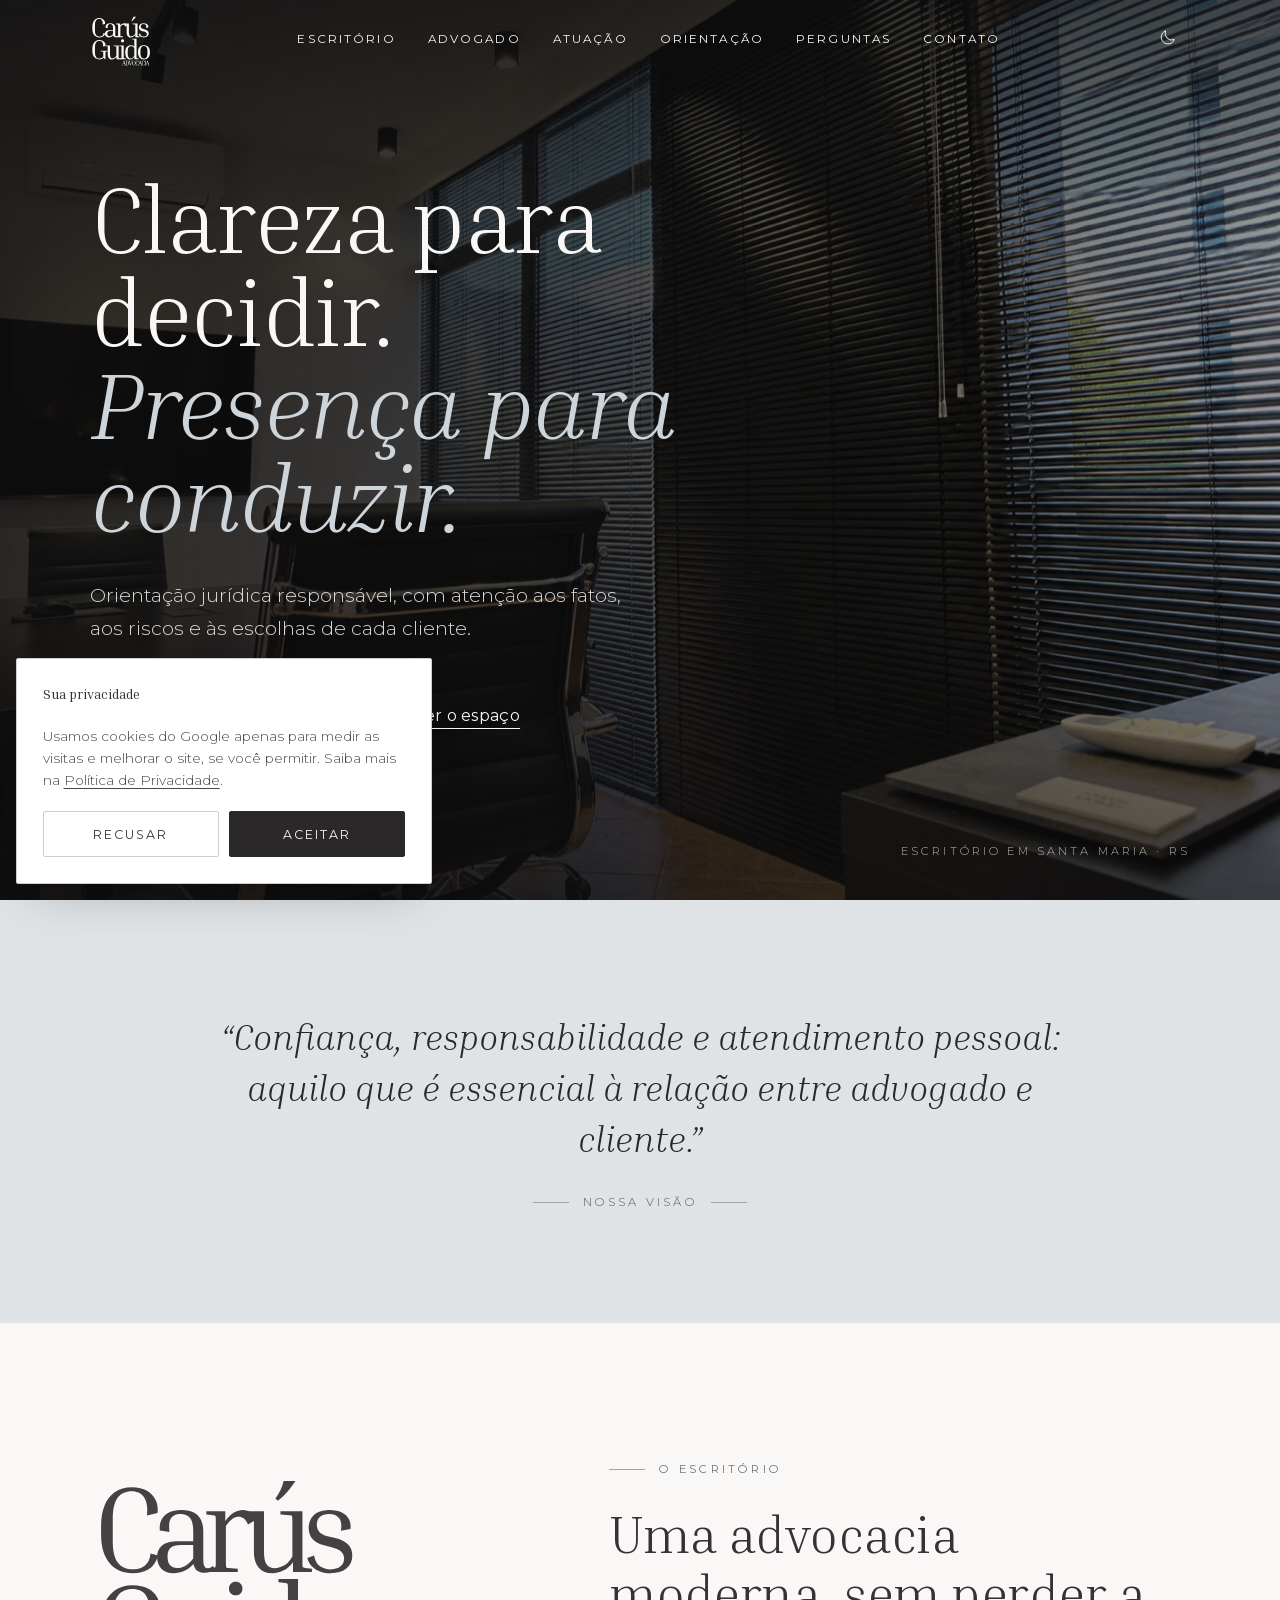
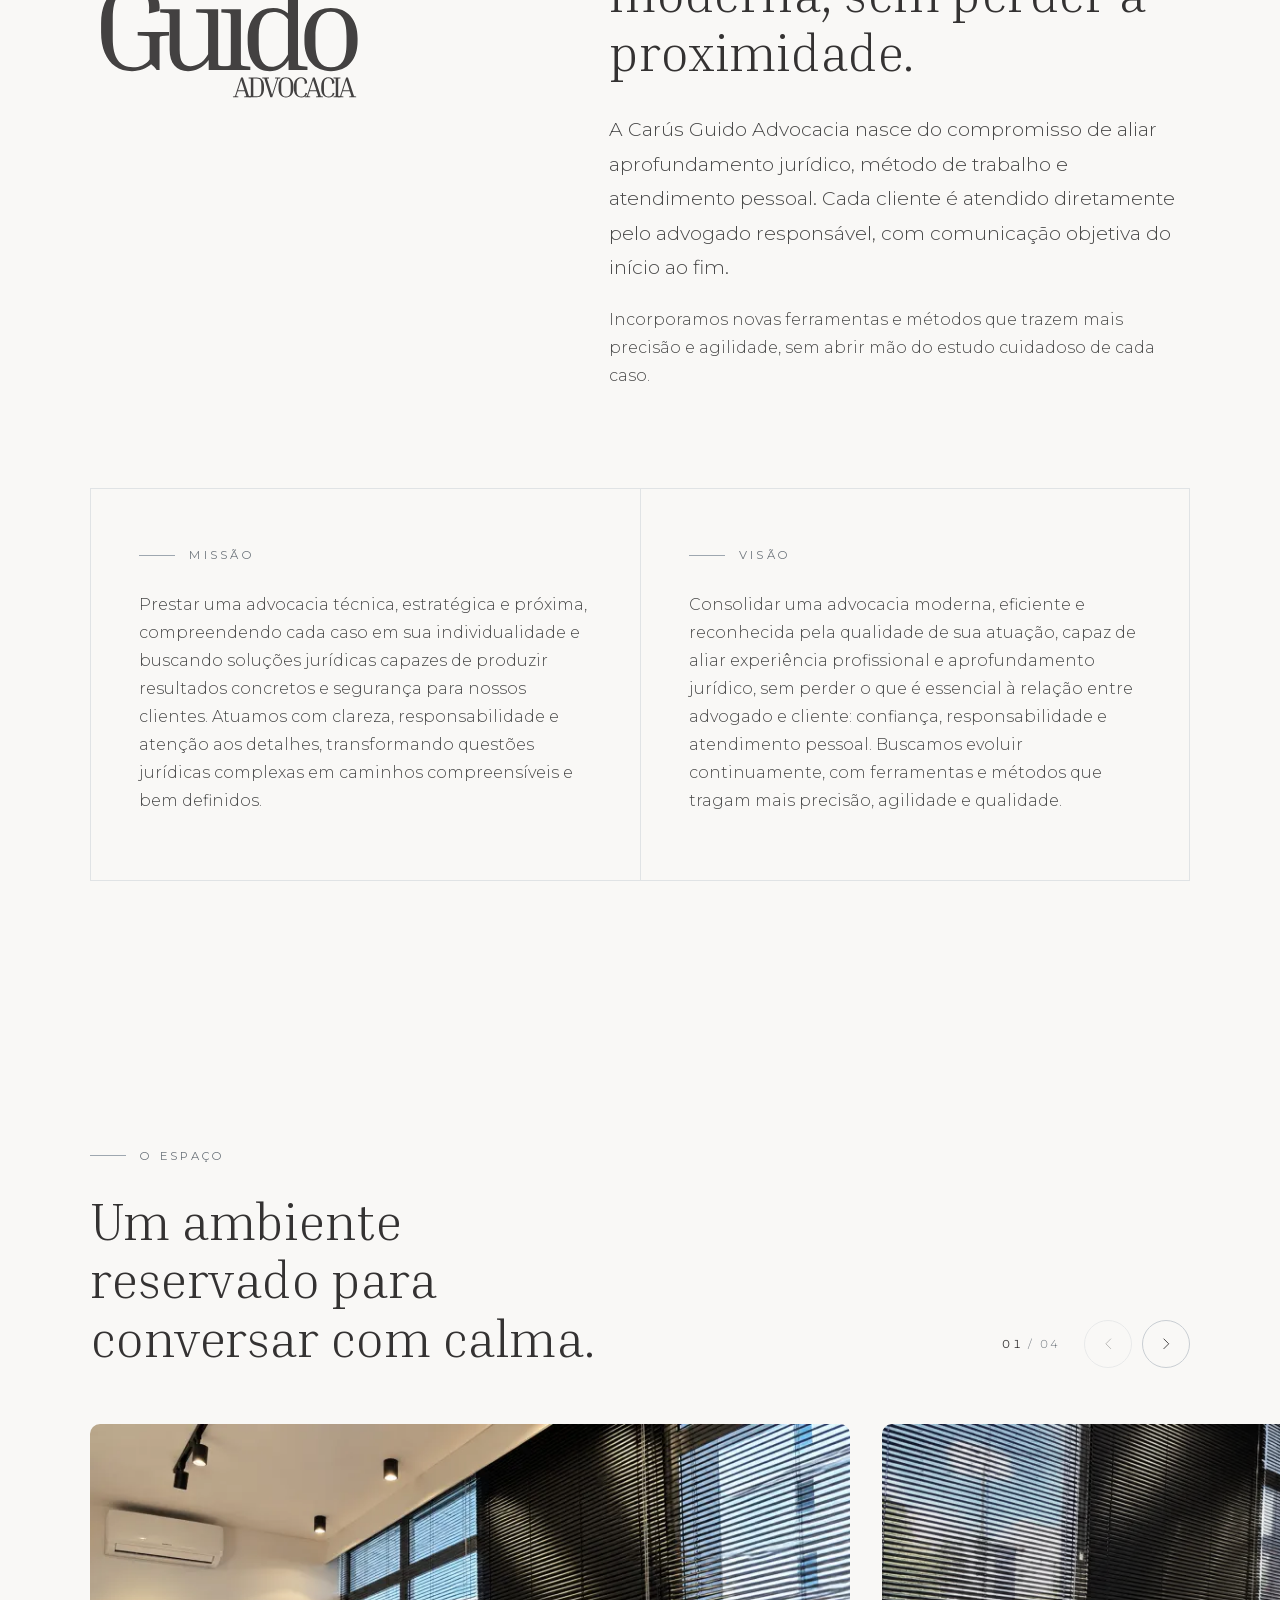
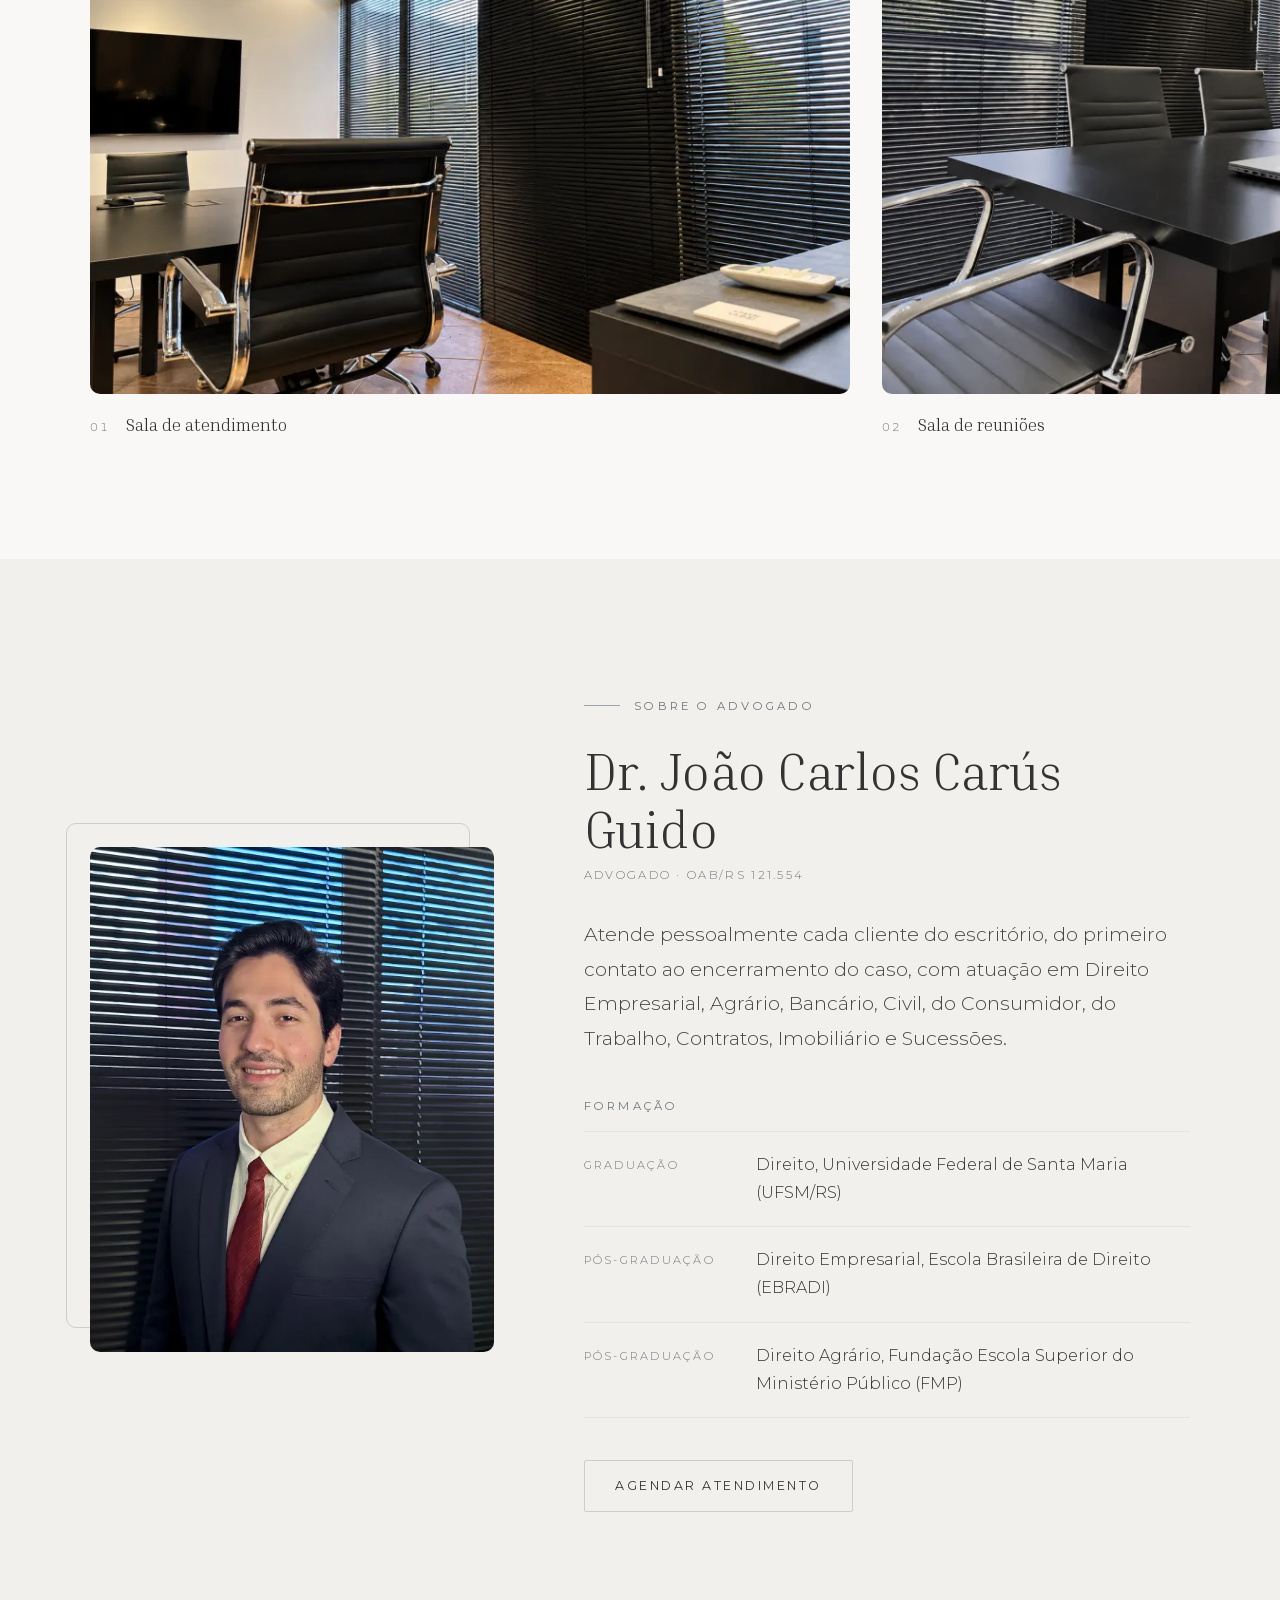
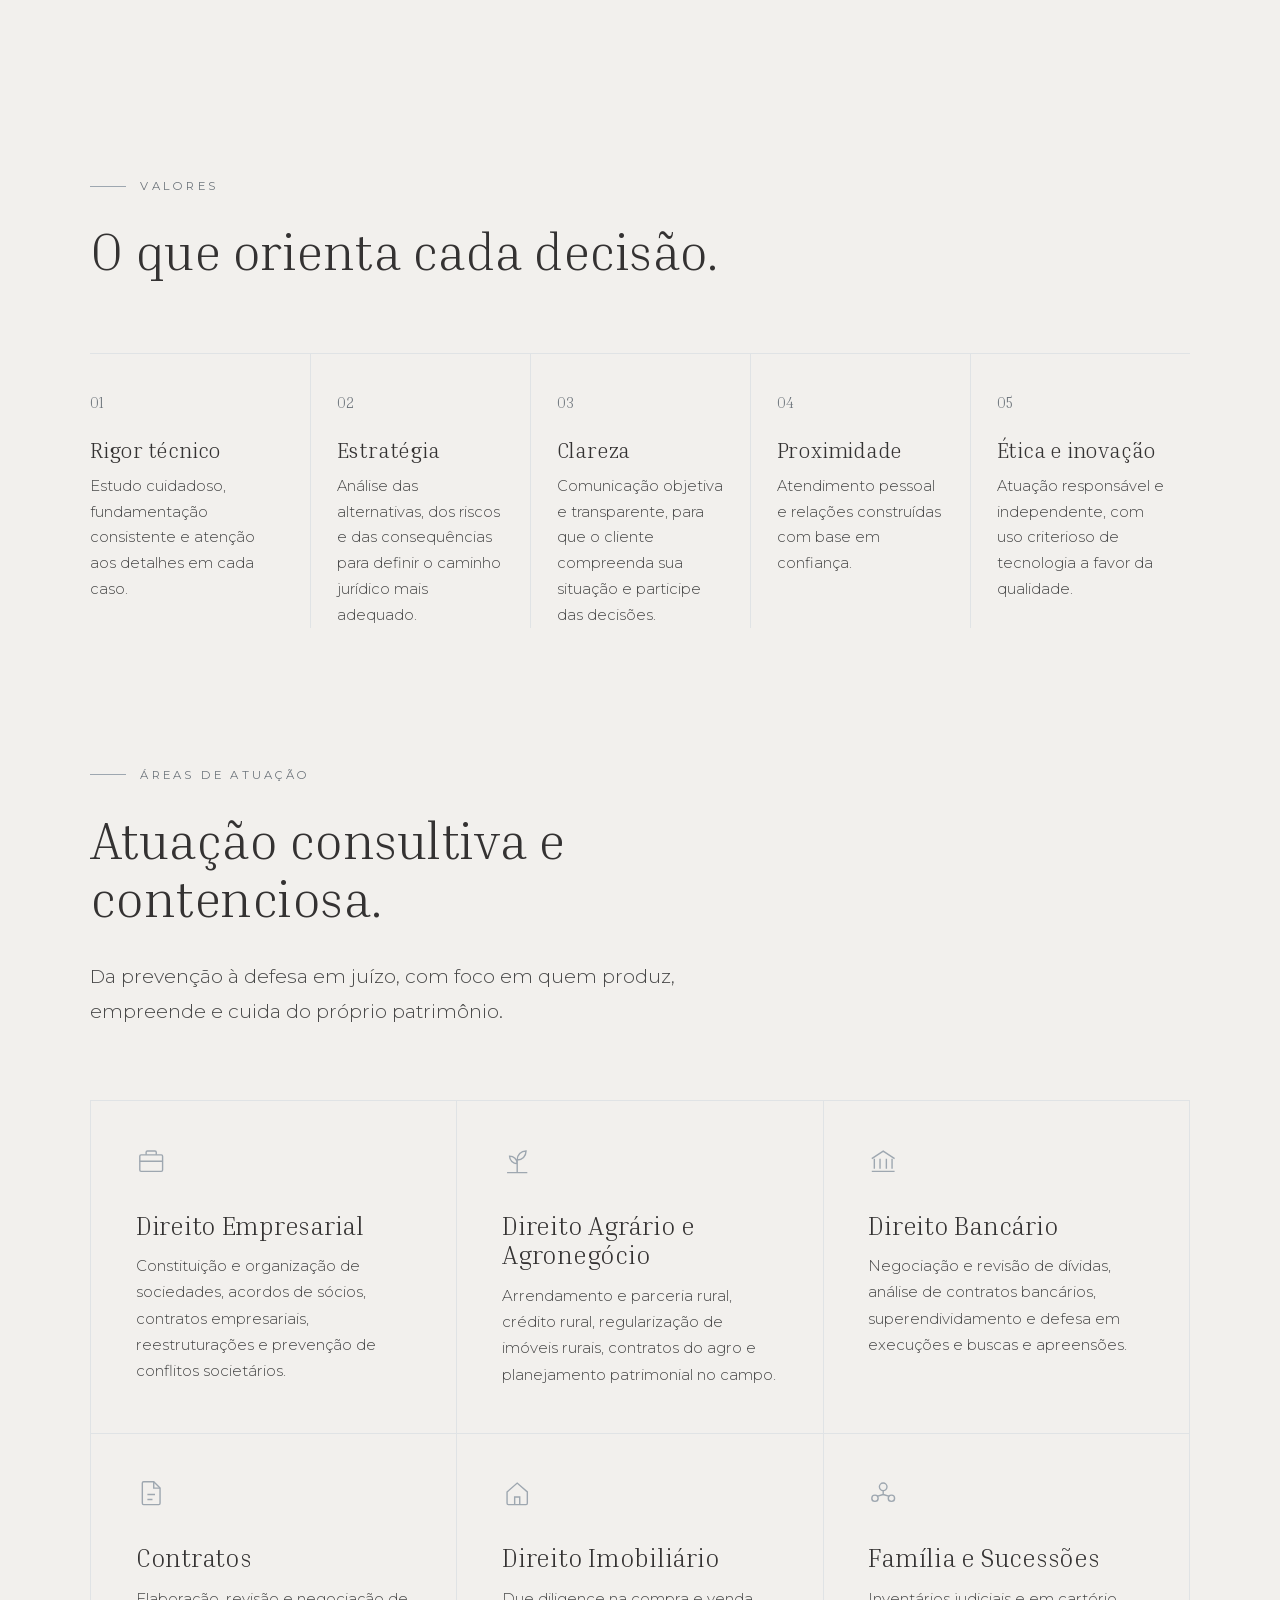
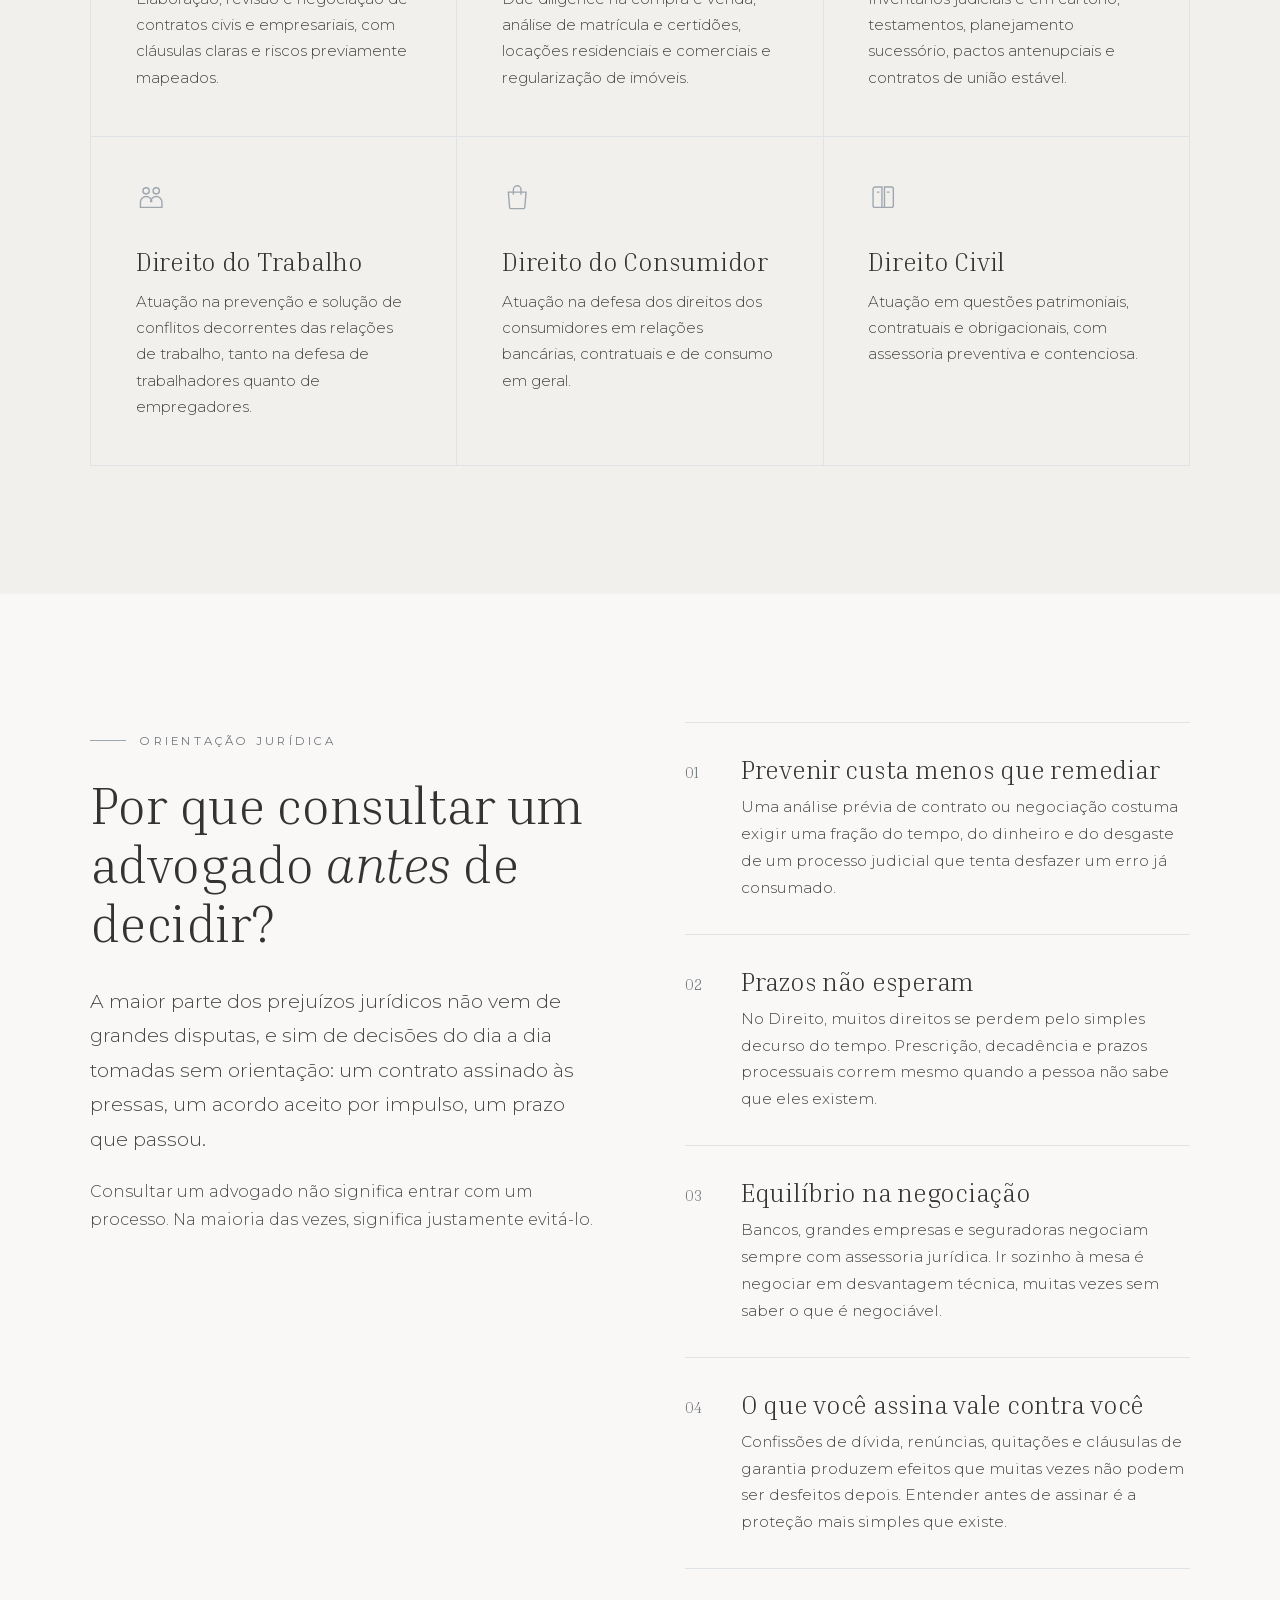
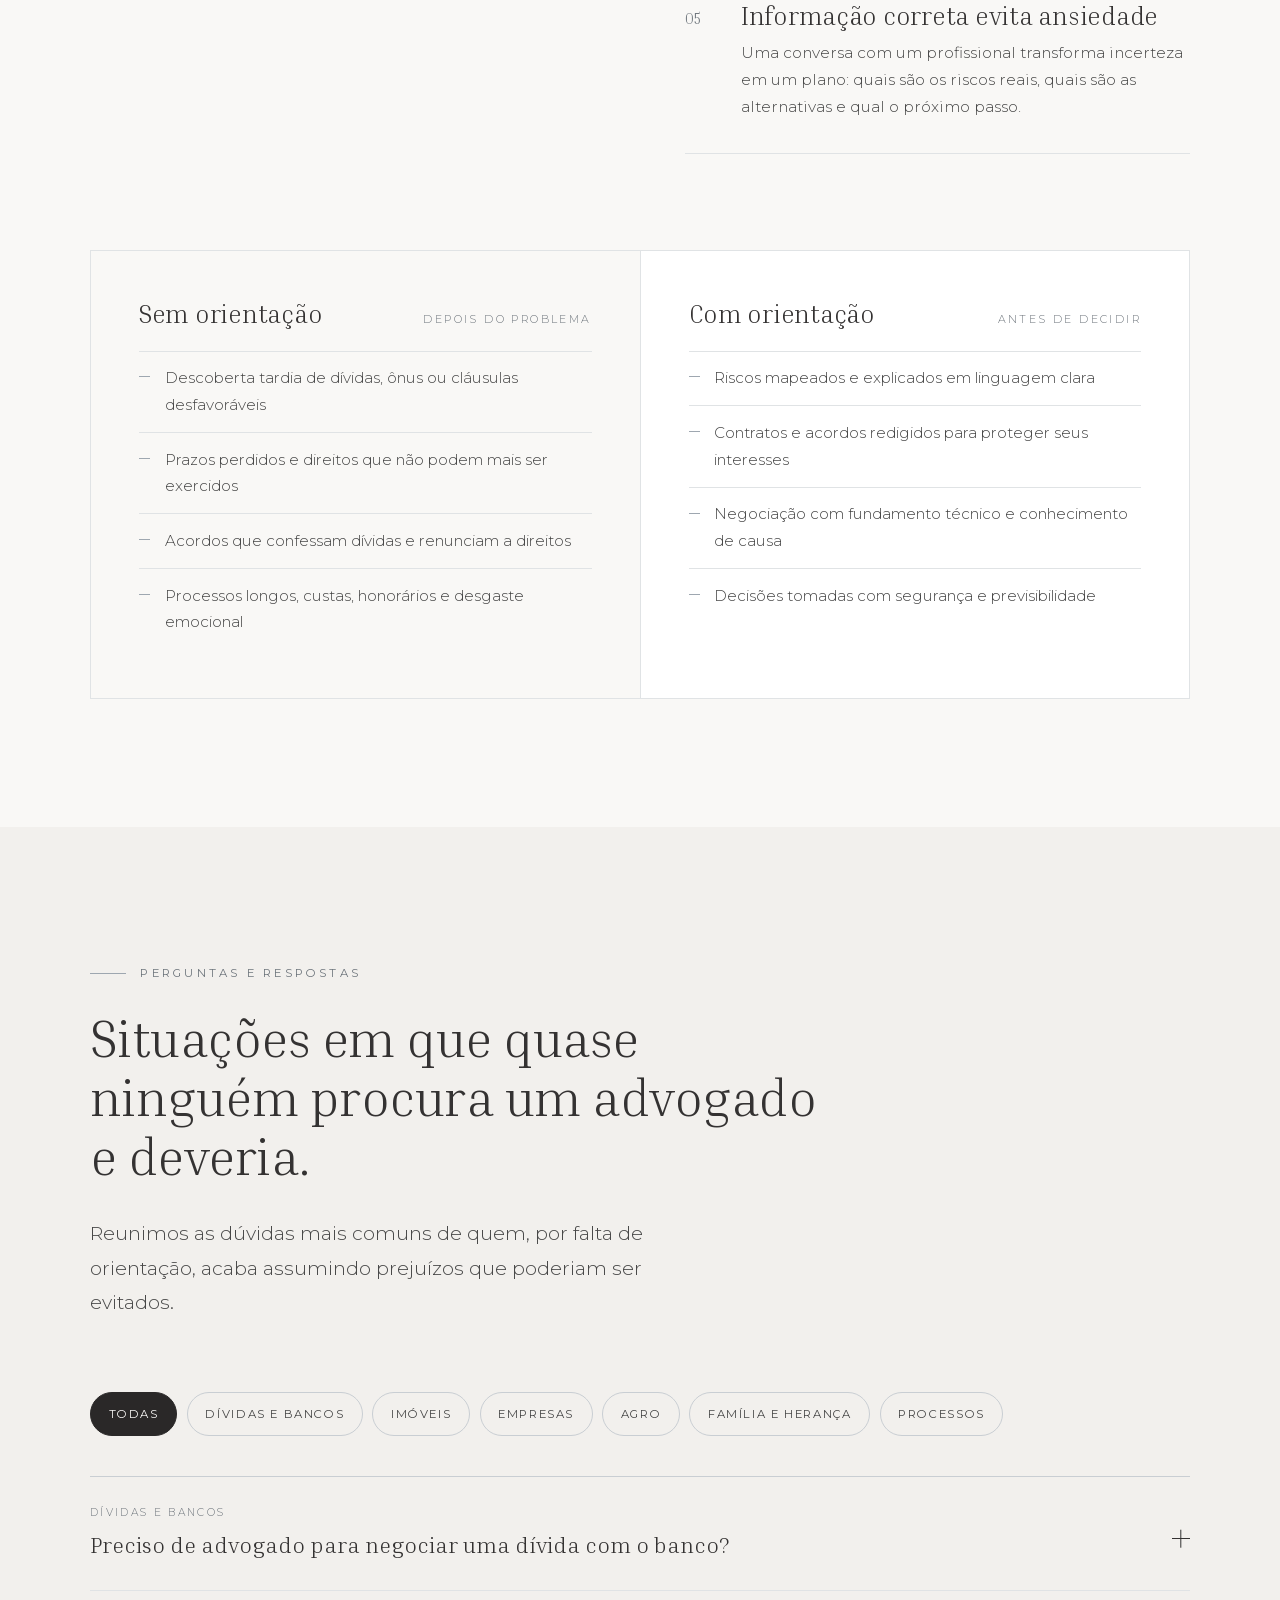
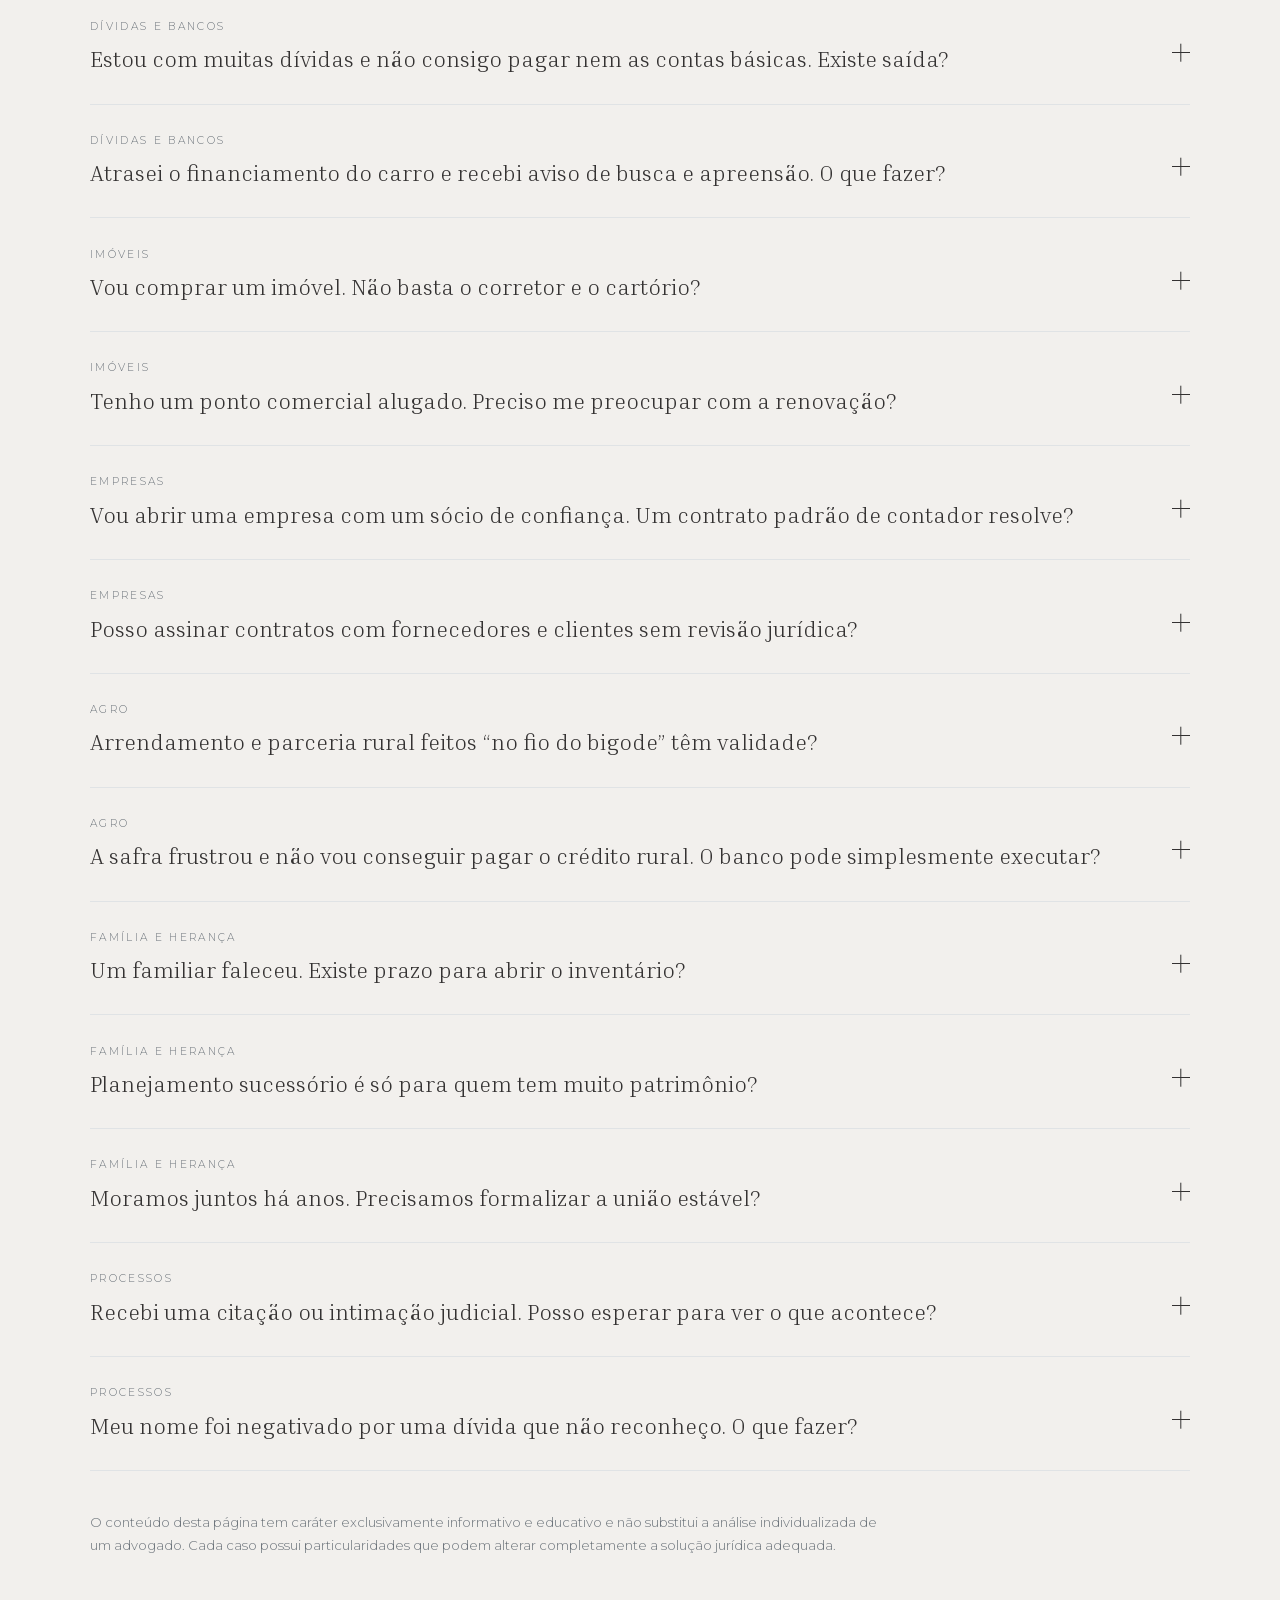
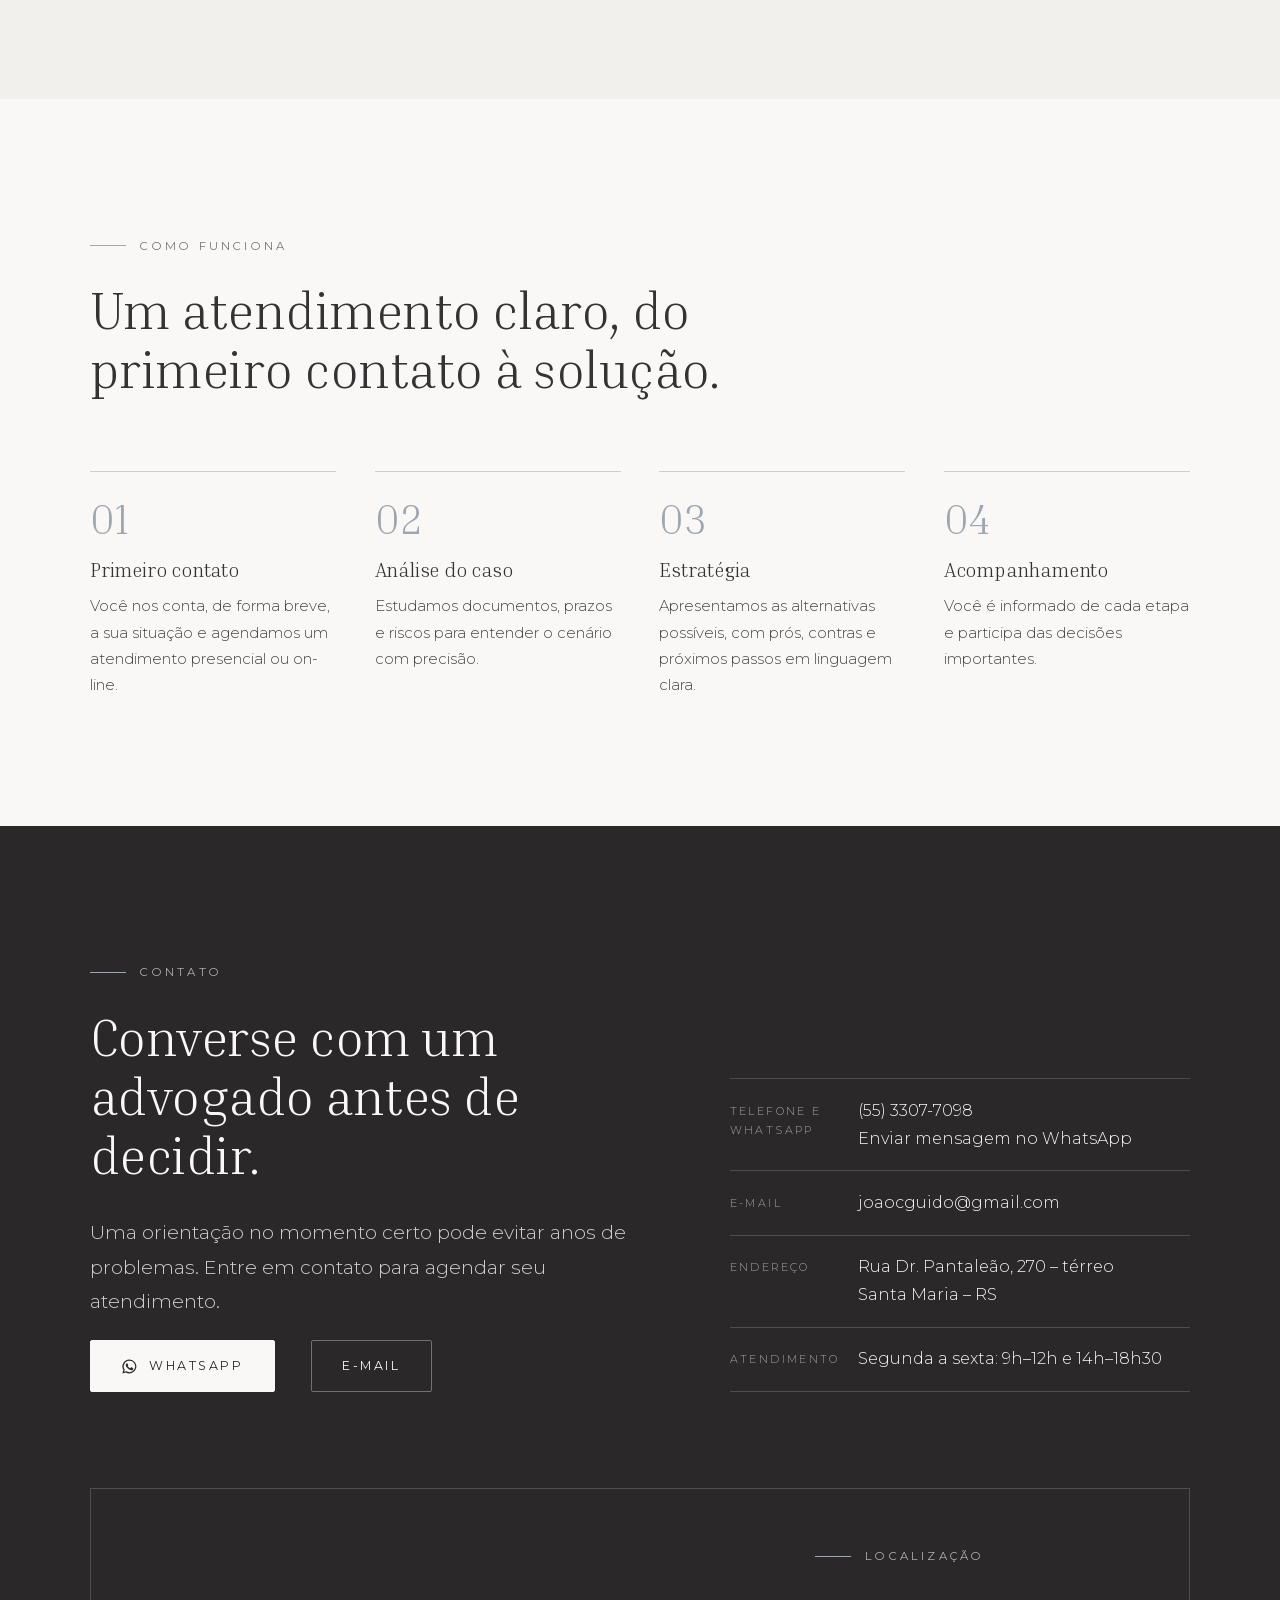
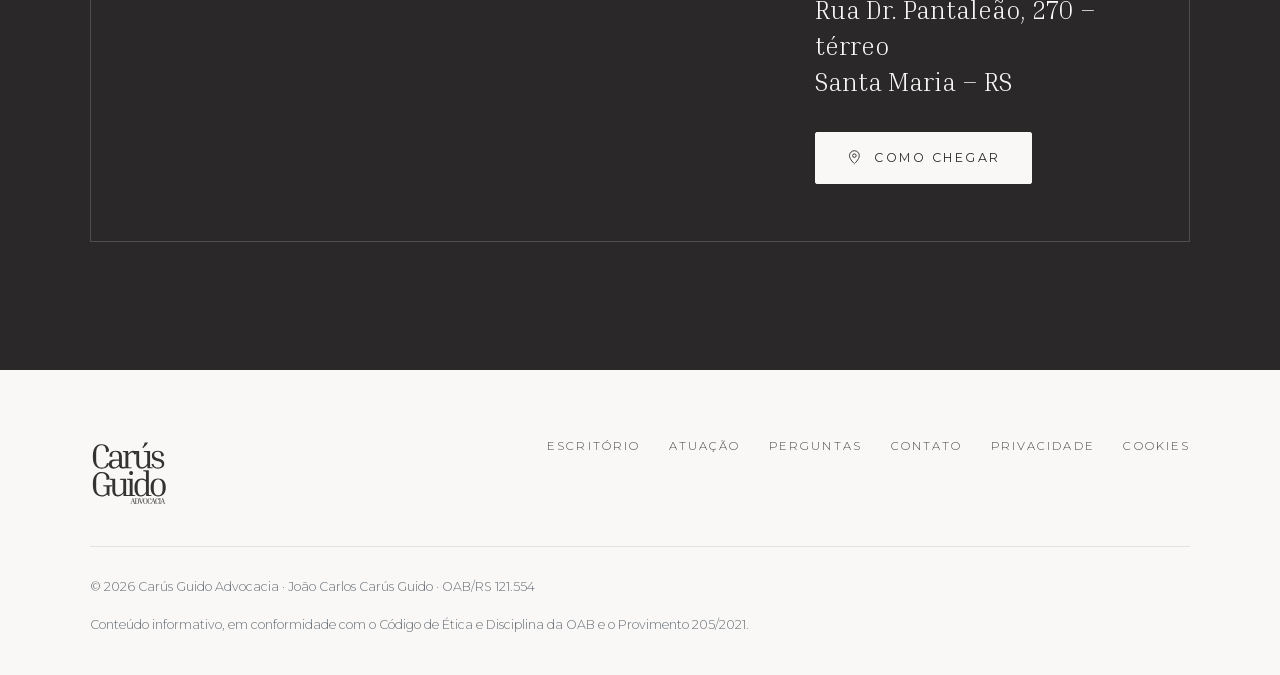
==== commit ee61914d: "Novo início com a foto do escritório ao fundo e cabeçalho transparente até a primeira rolagem Co-Aut" ====
--- a/index.html
+++ b/index.html
@@ -45,7 +45,7 @@
 
   <link rel="preload" href="assets/fonts/inria-serif-300.woff2" as="font" type="font/woff2" crossorigin>
   <link rel="preload" href="assets/fonts/montserrat-variable.woff2" as="font" type="font/woff2" crossorigin>
-  <link rel="preload" as="image" href="assets/img/carus-guido-placa-1000.webp" imagesrcset="assets/img/carus-guido-placa-560.webp 560w, assets/img/carus-guido-placa-1000.webp 1000w" imagesizes="(max-width: 860px) 90vw, 480px" fetchpriority="high">
+  <link rel="preload" as="image" href="assets/img/hero-escritorio-1448.webp" imagesrcset="assets/img/hero-escritorio-900.webp 900w, assets/img/hero-escritorio-1448.webp 1448w" imagesizes="(max-aspect-ratio: 4/3) 134vh, 100vw" fetchpriority="high">
   <link rel="stylesheet" href="assets/css/style.css">
 
   <script type="application/ld+json">
@@ -103,7 +103,7 @@
   <!-- End Google Tag Manager (noscript) -->
   <a class="skip-link" href="#conteudo">Pular para o conteúdo</a>
 
-  <header class="header">
+  <header class="header header--overlay">
     <div class="wrap header__inner">
       <a class="header__brand" href="#inicio" aria-label="Carús Guido Advocacia — início">
         <span class="logo" role="img" aria-label="Carús Guido Advocacia"></span>
@@ -135,33 +135,27 @@
   <main id="conteudo">
 
     <!-- ============ INÍCIO ============ -->
-    <section class="hero" id="inicio">
-      <div class="wrap hero__grid">
-        <div>
-          <p class="eyebrow">Carús Guido Advocacia</p>
-          <h1>Decisões jurídicas bem tomadas começam <em>antes</em> do problema.</h1>
-          <p class="lead">Advocacia técnica, estratégica e próxima. Compreendemos cada caso em sua individualidade para transformar questões jurídicas complexas em caminhos claros e seguros.</p>
-          <div class="hero__cta">
-            <a class="btn" href="https://wa.me/555533077098?text=Ol%C3%A1%2C%20vim%20pelo%20site%20e%20gostaria%20de%20agendar%20um%20atendimento" target="_blank" rel="noopener">Agendar atendimento</a>
-            <a class="btn btn--ghost" href="#perguntas">Quando procurar um advogado</a>
-          </div>
-        </div>
-
-        <figure class="portrait portrait--place">
-          <div class="portrait__img"><img
-            src="assets/img/carus-guido-placa-1000.webp"
-            srcset="assets/img/carus-guido-placa-560.webp 560w, assets/img/carus-guido-placa-1000.webp 1000w"
-            sizes="(max-width: 860px) 90vw, 480px"
-            width="1000" height="1000"
-            alt="Placa do escritório Carús Guido Advocacia em vidro escuro, fixada em parede de concreto aparente"
-            fetchpriority="high" decoding="async"></div>
-          <figcaption><strong>Rua Dr. Pantaleão, 270</strong>Santa Maria · RS</figcaption>
-        </figure>
-      </div>
+    <section class="hero" id="inicio" aria-labelledby="inicio-titulo">
+      <div class="hero__media" aria-hidden="true">
+        <img src="assets/img/hero-escritorio-1448.webp"
+          srcset="assets/img/hero-escritorio-900.webp 900w, assets/img/hero-escritorio-1448.webp 1448w"
+          sizes="(max-aspect-ratio: 4/3) 134vh, 100vw"
+          width="1448" height="1086" alt="" fetchpriority="high" decoding="async">
+      </div>
+      <div class="wrap hero__content">
+        <h1 id="inicio-titulo">Clareza para decidir.<br><em>Presença para conduzir.</em></h1>
+        <p class="hero__lead">Orientação jurídica responsável, com atenção aos fatos, aos riscos e às escolhas de cada cliente.</p>
+        <div class="hero__cta">
+          <a class="hero__btn" href="https://wa.me/555533077098?text=Ol%C3%A1%2C%20vim%20pelo%20site%20e%20gostaria%20de%20agendar%20um%20atendimento" target="_blank" rel="noopener">Falar com o escritório</a>
+          <a class="hero__link" href="#espaco">Conhecer o espaço</a>
+        </div>
+      </div>
+      <a class="hero__scroll" href="#visao">Descer</a>
+      <p class="hero__place">Escritório em Santa Maria · RS</p>
     </section>
 
     <!-- ============ MANIFESTO ============ -->
-    <section class="statement" aria-label="Nossa visão">
+    <section class="statement" id="visao" aria-label="Nossa visão">
       <div class="wrap reveal">
         <blockquote>
           “Confiança, responsabilidade e atendimento pessoal: aquilo que é essencial à relação entre advogado e cliente.”
--- a/assets/css/style.css
+++ b/assets/css/style.css
@@ -228,30 +228,88 @@
 }
 
 /* ---------- Hero ---------- */
-.hero { padding: clamp(3rem, 8vw, 6.5rem) 0 var(--section); }
-.hero__grid { display: grid; grid-template-columns: 1.1fr .9fr; gap: clamp(2.5rem, 6vw, 6rem); align-items: center; }
-.hero h1 { margin-bottom: 1.8rem; }
-.hero h1 em { font-weight: 300; color: var(--muted); }
-.hero .lead { margin-bottom: 2.6rem; }
-.hero__cta { display: flex; flex-wrap: wrap; gap: 1rem; }
-
-.portrait { position: relative; margin: 0; max-width: 30rem; justify-self: end; width: 100%; }
-.portrait__img { position: relative; }
-.portrait__img::before {
-  content: ""; position: absolute; inset: 1.5rem -1.5rem -1.5rem 1.5rem;
-  border: 1px solid var(--line-strong); z-index: 0; border-radius: var(--radius-photo);
-}
-.portrait img { position: relative; z-index: 1; width: 100%; aspect-ratio: 1 / 1; object-fit: cover; background: #4a4a4a; filter: grayscale(12%); border-radius: var(--radius-photo); }
-.portrait--place img { aspect-ratio: 1 / 1; background: #8d8a86; filter: none; }
-.portrait figcaption {
-  position: relative; z-index: 1; margin-top: 2.4rem;
-  font-size: .72rem; letter-spacing: .2em; text-transform: uppercase; color: var(--muted);
-}
-.portrait figcaption strong { display: block; font-family: var(--serif); font-size: 1.15rem; letter-spacing: 0; text-transform: none; font-weight: 400; margin-bottom: .2rem; }
-
-@media (max-width: 860px) {
-  .hero__grid { grid-template-columns: 1fr; }
-  .portrait { justify-self: start; max-width: 26rem; width: calc(100% - 1.5rem); }
+.hero {
+  --hero-ink: #F9F8F6;
+  --hero-inset: max(var(--gutter), calc((100vw - var(--wrap)) / 2 + var(--gutter)));
+  position: relative; isolation: isolate; overflow: hidden;
+  min-height: 100vh; min-height: 100svh;
+  display: flex; align-items: center;
+  padding: 8rem 0 7rem;
+  background: #141415; color: var(--hero-ink);
+}
+.hero__media { position: absolute; inset: 0; z-index: -1; }
+.hero__media img {
+  width: 100%; height: 100%; object-fit: cover; object-position: 55% 45%;
+  animation: hero-settle 2.6s cubic-bezier(.16, 1, .3, 1) both;
+}
+.hero__media::after {
+  content: ""; position: absolute; inset: 0;
+  background:
+    linear-gradient(90deg, rgba(14, 14, 15, .88) 0%, rgba(14, 14, 15, .76) 45%, rgba(14, 14, 15, .42) 100%),
+    linear-gradient(180deg, rgba(14, 14, 15, .6) 0%, rgba(14, 14, 15, 0) 24%, rgba(14, 14, 15, 0) 68%, rgba(14, 14, 15, .55) 100%);
+}
+@keyframes hero-settle { from { transform: scale(1.06); } to { transform: none; } }
+.hero__content { position: relative; }
+.hero h1 {
+  max-width: 12ch; margin: 0 0 2.2rem;
+  font-weight: 300; font-size: clamp(3rem, 7.4vw, 6rem); line-height: .98; letter-spacing: -.025em;
+  color: var(--hero-ink);
+}
+.hero h1 em { font-weight: 300; color: #CDD4DA; }
+.hero__lead {
+  max-width: 34rem; margin-bottom: 2.6rem;
+  font-size: clamp(1.05rem, 1.5vw, 1.25rem); line-height: 1.75; color: rgba(249, 248, 246, .86);
+}
+.hero__cta { display: flex; flex-wrap: wrap; align-items: center; gap: 1.25rem 2.25rem; }
+.hero__btn {
+  display: inline-flex; align-items: center; min-height: 3.5rem; padding: 0 1.8rem;
+  background: var(--hero-ink); color: #1E1E1F; border-radius: var(--radius);
+  font-family: var(--sans); font-weight: 400; font-size: 1rem; letter-spacing: .02em; text-decoration: none;
+  transition: background-color .3s var(--ease);
+}
+.hero__btn:hover { background: #E0E3E5; }
+.hero__link {
+  padding: .6rem 0; color: var(--hero-ink);
+  font-weight: 400; font-size: 1rem; letter-spacing: .02em;
+  text-decoration: underline; text-decoration-thickness: 1px; text-underline-offset: .45em;
+  transition: text-decoration-color .3s var(--ease);
+}
+.hero__link:hover { text-decoration-color: #9EA7B0; }
+.hero__scroll, .hero__place {
+  position: absolute; bottom: 1.8rem; margin: 0;
+  font-size: .7rem; letter-spacing: .28em; text-transform: uppercase; color: rgba(249, 248, 246, .72);
+}
+.hero__scroll { left: var(--hero-inset); display: inline-flex; align-items: center; gap: .9rem; padding: .6rem 0; text-decoration: none; }
+.hero__scroll::before { content: ""; width: 3rem; height: 1px; background: currentColor; transform-origin: right; transition: transform .4s var(--ease); }
+.hero__scroll:hover { color: var(--hero-ink); }
+.hero__scroll:hover::before { transform: scaleX(1.35); }
+.hero__place { right: var(--hero-inset); bottom: 2.4rem; }
+.hero :focus-visible { outline-color: var(--hero-ink); }
+.hero ::selection { background: #9EA7B0; color: #141415; }
+@media (max-width: 760px) {
+  .hero { padding: 7rem 0 6rem; align-items: flex-end; }
+  .hero__media img { object-position: 42% 50%; }
+  .hero__media::after {
+    background: linear-gradient(180deg, rgba(14, 14, 15, .58) 0%, rgba(14, 14, 15, .64) 38%, rgba(14, 14, 15, .86) 100%);
+  }
+  .hero h1 { font-size: clamp(2.8rem, 12.5vw, 3.6rem); }
+  .hero__place { display: none; }
+}
+@media (prefers-reduced-motion: reduce) { .hero__media img { animation: none; } }
+
+/* Cabeçalho transparente sobre o início, até a primeira rolagem */
+.header--overlay { position: fixed; left: 0; right: 0; }
+.header--overlay:not(.is-scrolled):not(.is-menu-open) {
+  background: transparent; border-bottom-color: transparent;
+  -webkit-backdrop-filter: none; backdrop-filter: none;
+}
+.header--overlay:not(.is-scrolled):not(.is-menu-open) .header__brand,
+.header--overlay:not(.is-scrolled):not(.is-menu-open) .nav__list a,
+.header--overlay:not(.is-scrolled):not(.is-menu-open) .icon-btn { color: #F9F8F6; }
+.header--overlay:not(.is-scrolled):not(.is-menu-open) .icon-btn:hover { border-color: rgba(249, 248, 246, .4); }
+.header--overlay:not(.is-scrolled):not(.is-menu-open) :focus-visible { outline-color: #F9F8F6; }
+.header--overlay .header__brand, .header--overlay .nav__list a, .header--overlay .icon-btn {
+  transition: color .4s var(--ease), border-color .3s var(--ease);
 }
 
 /* ---------- Faixa de manifesto ---------- */
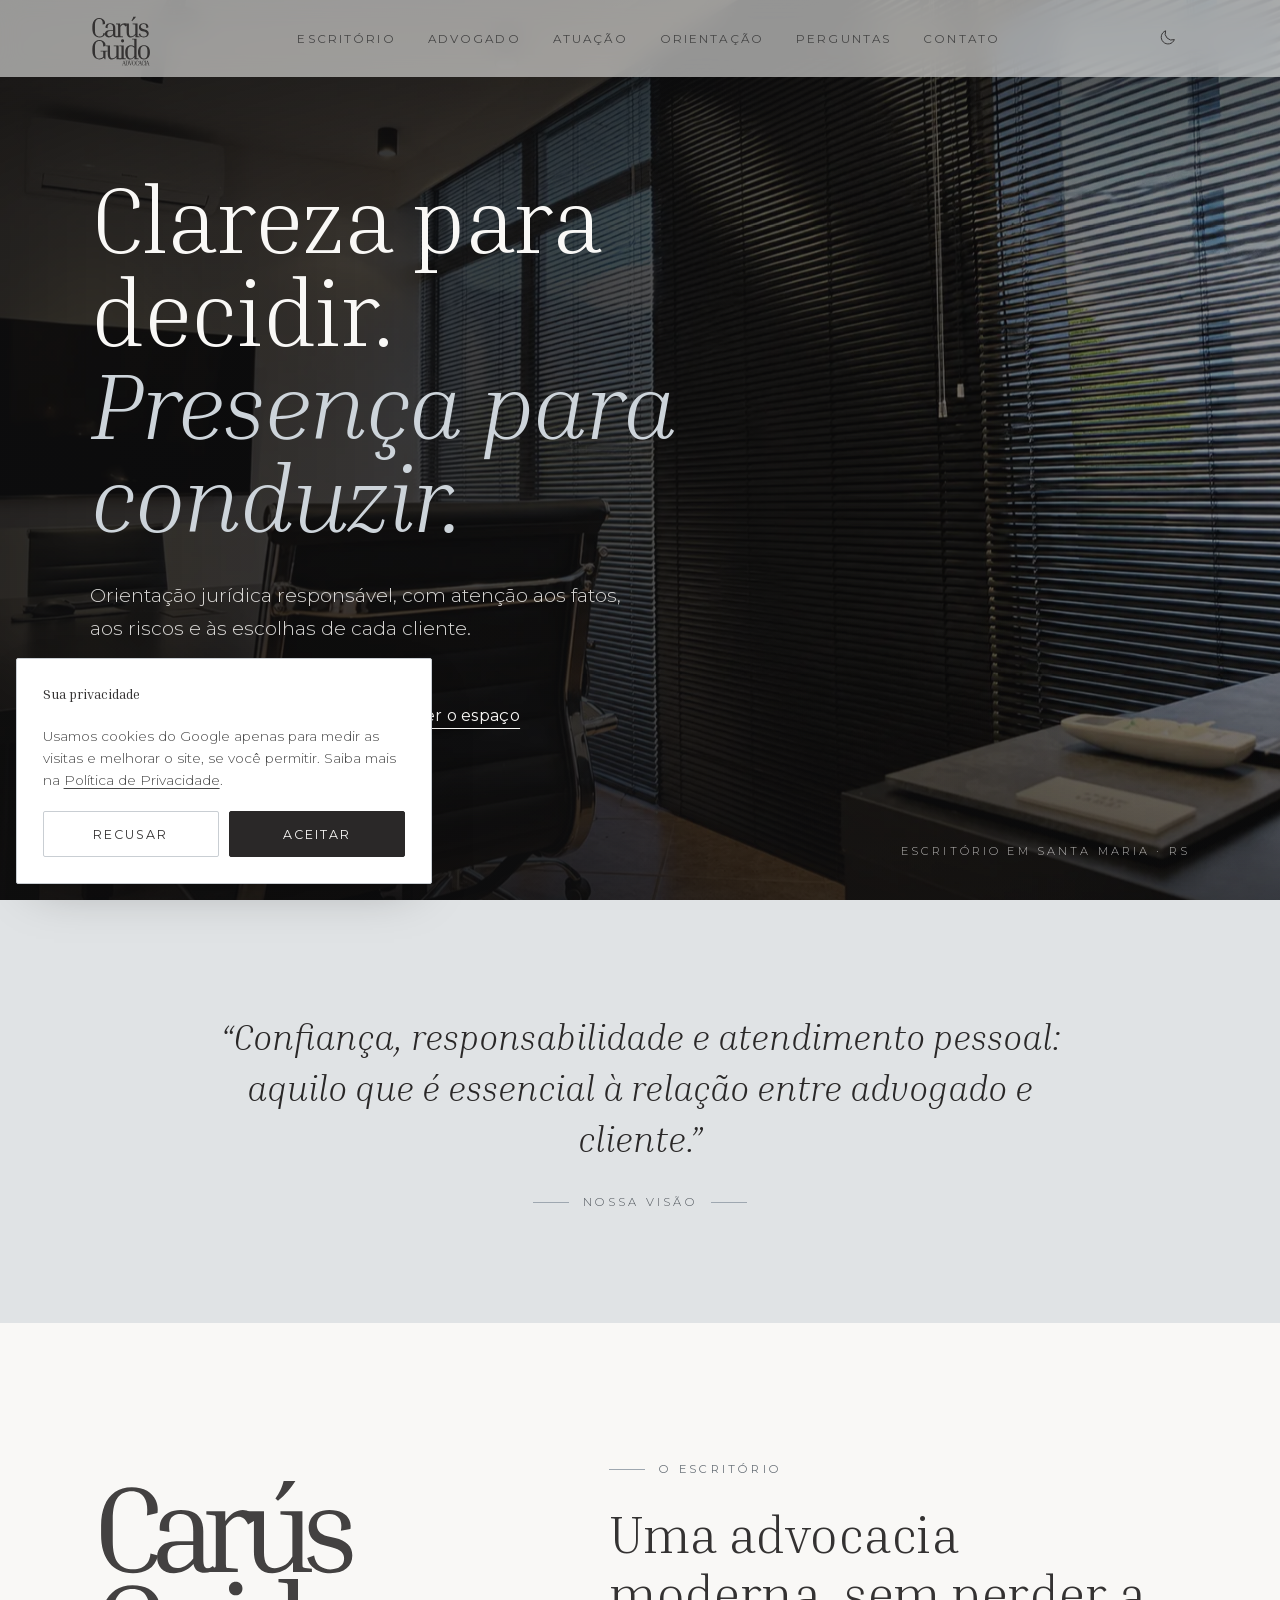
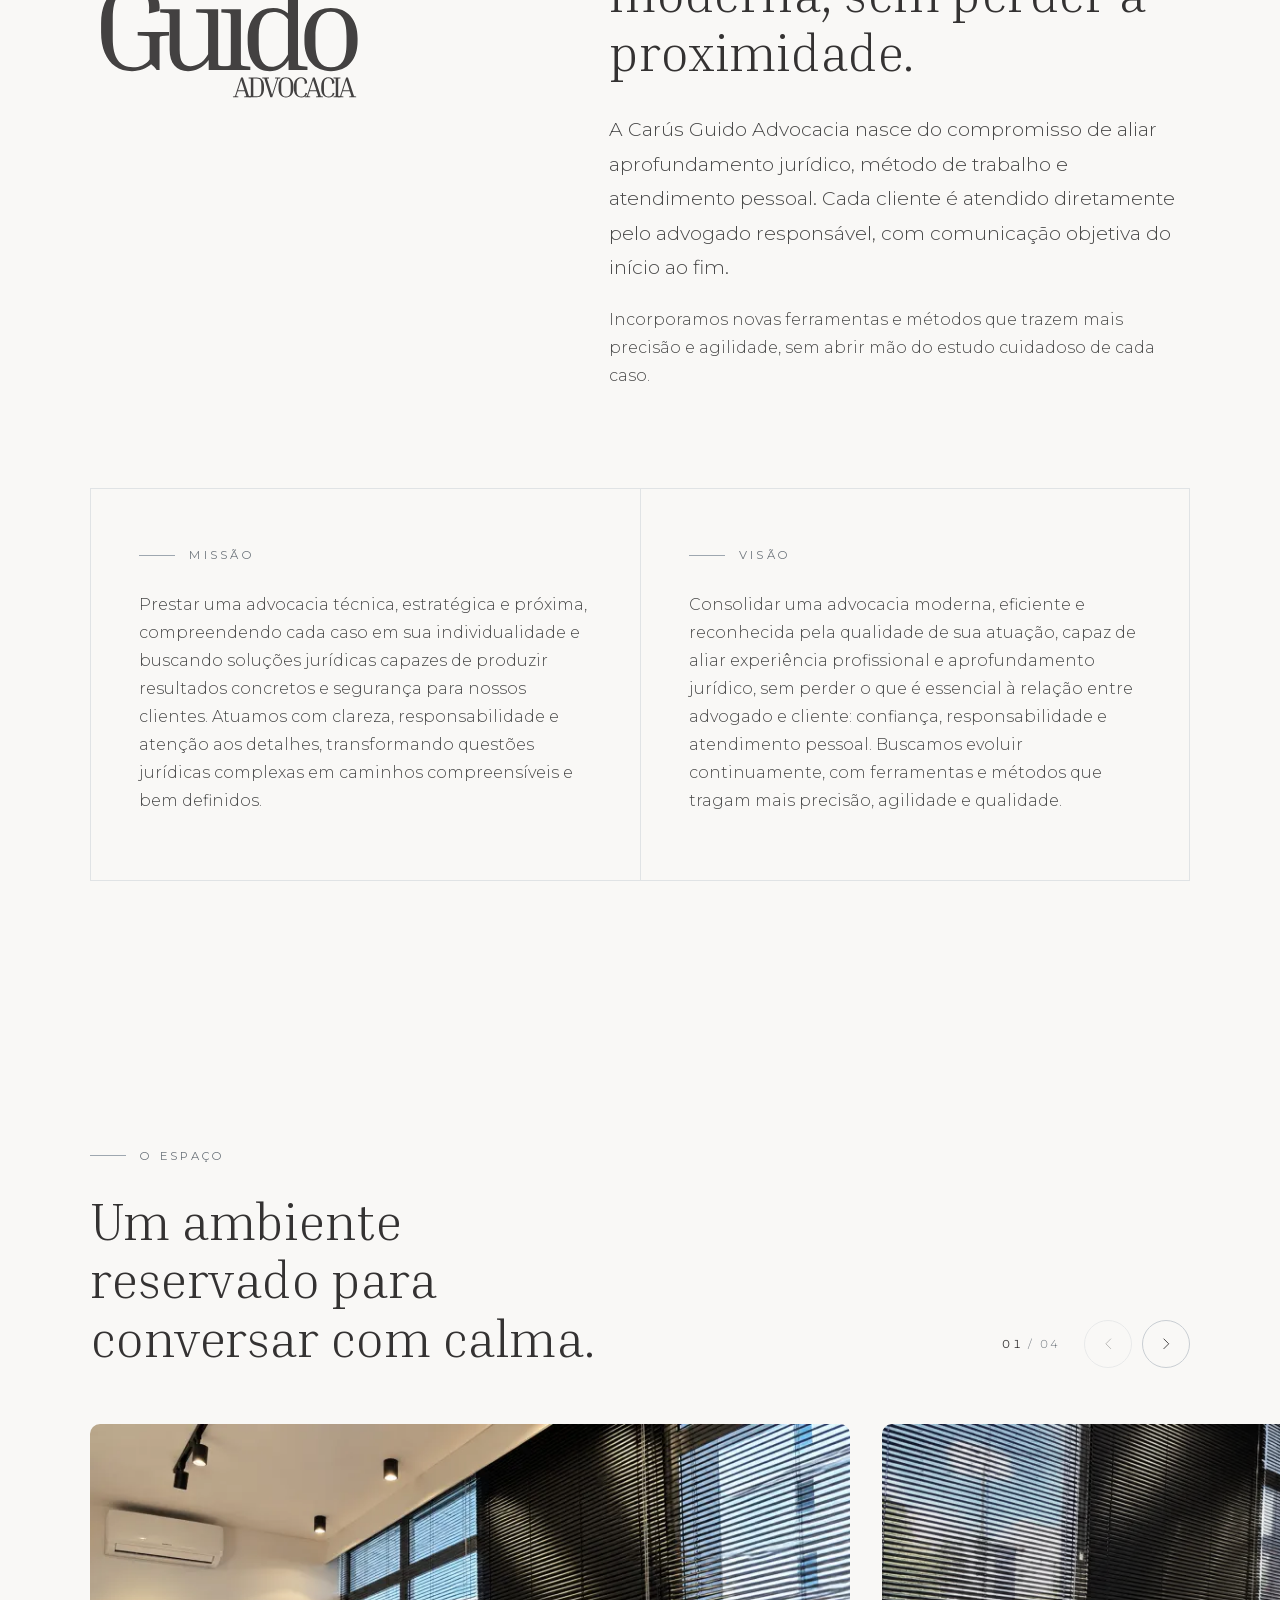
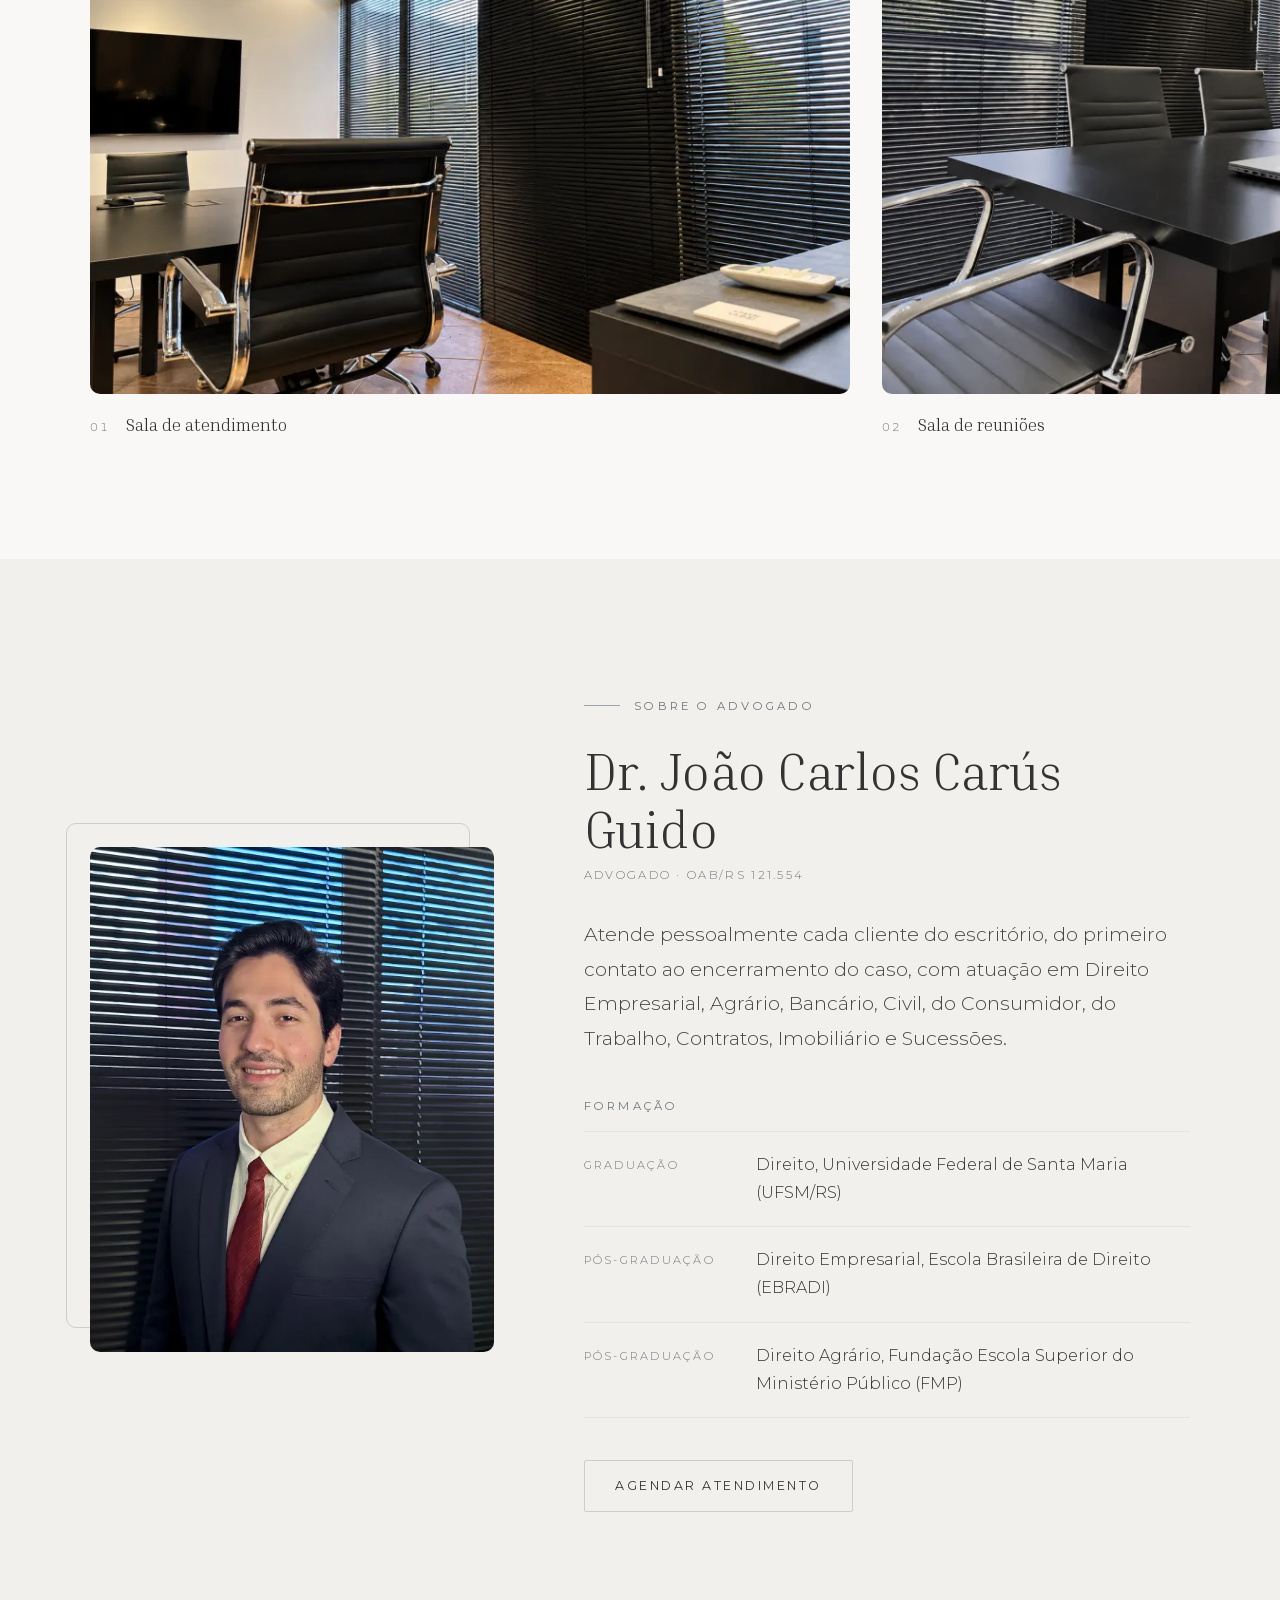
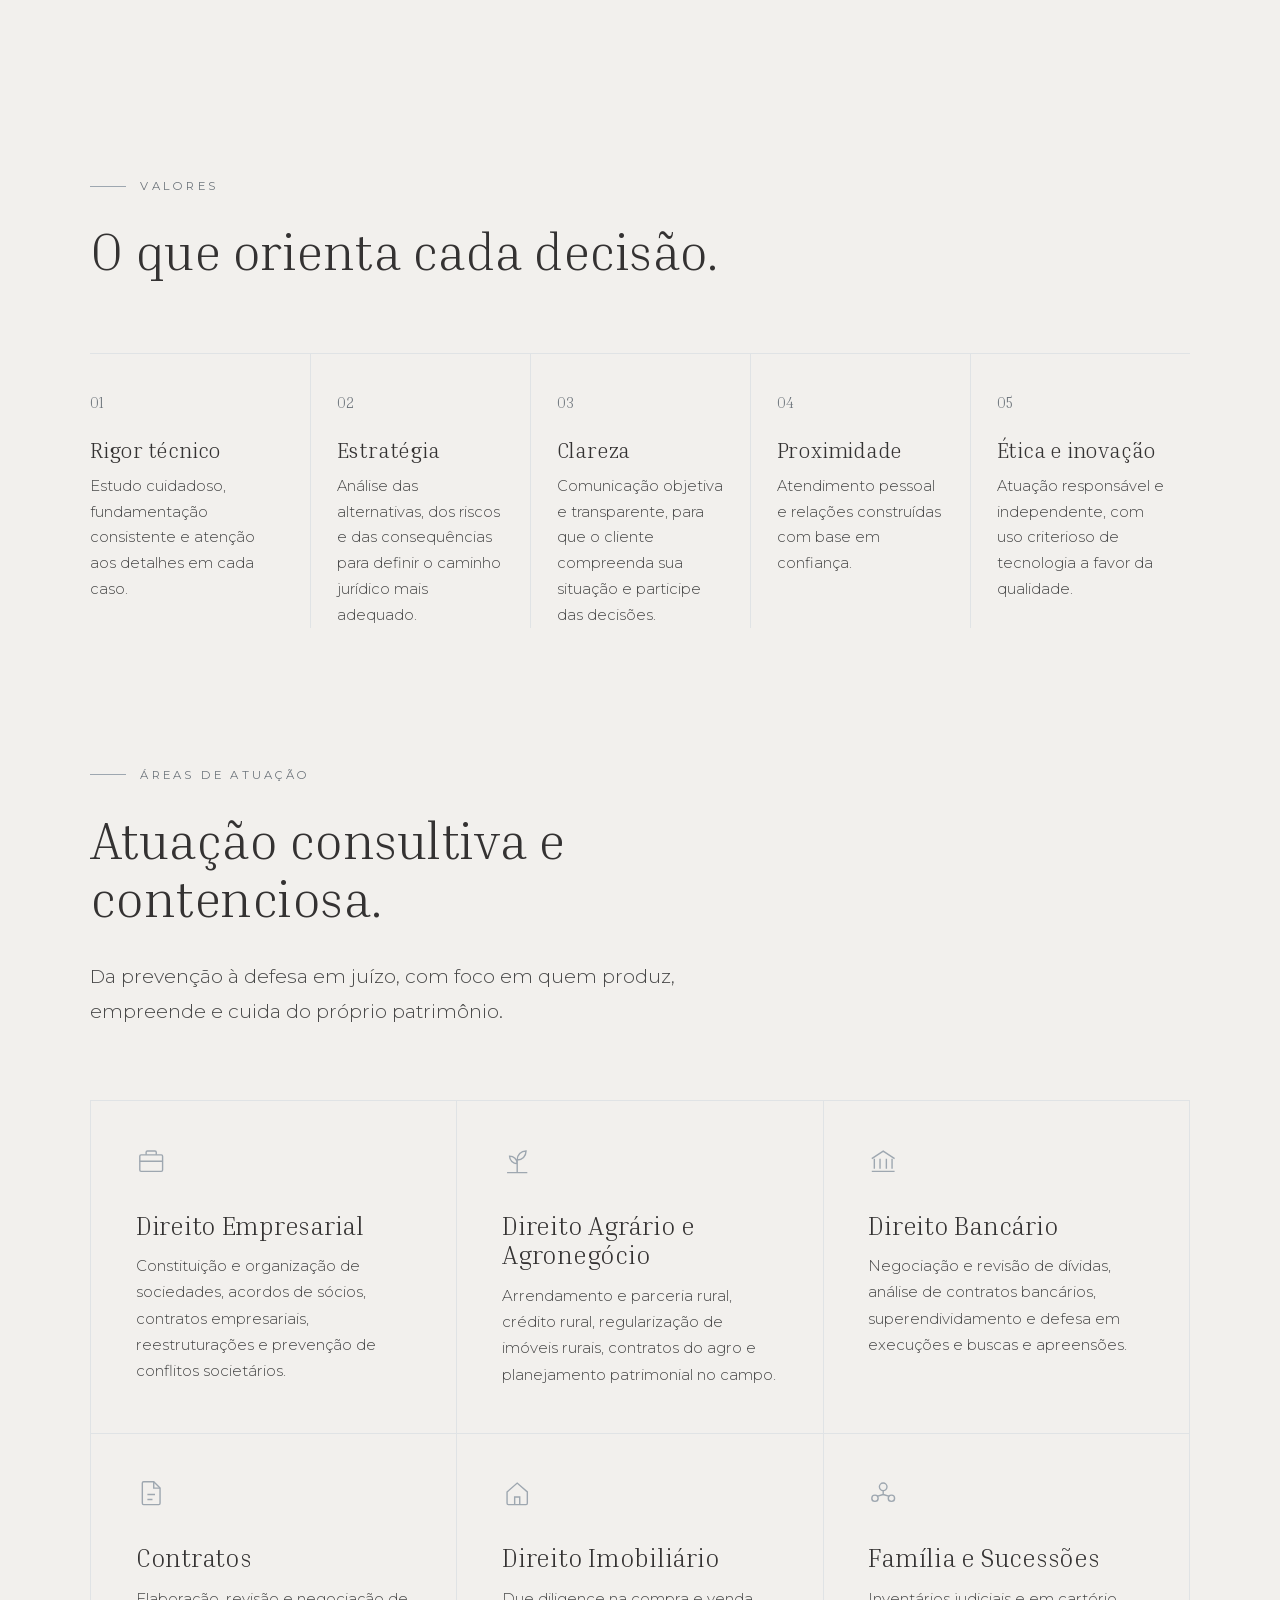
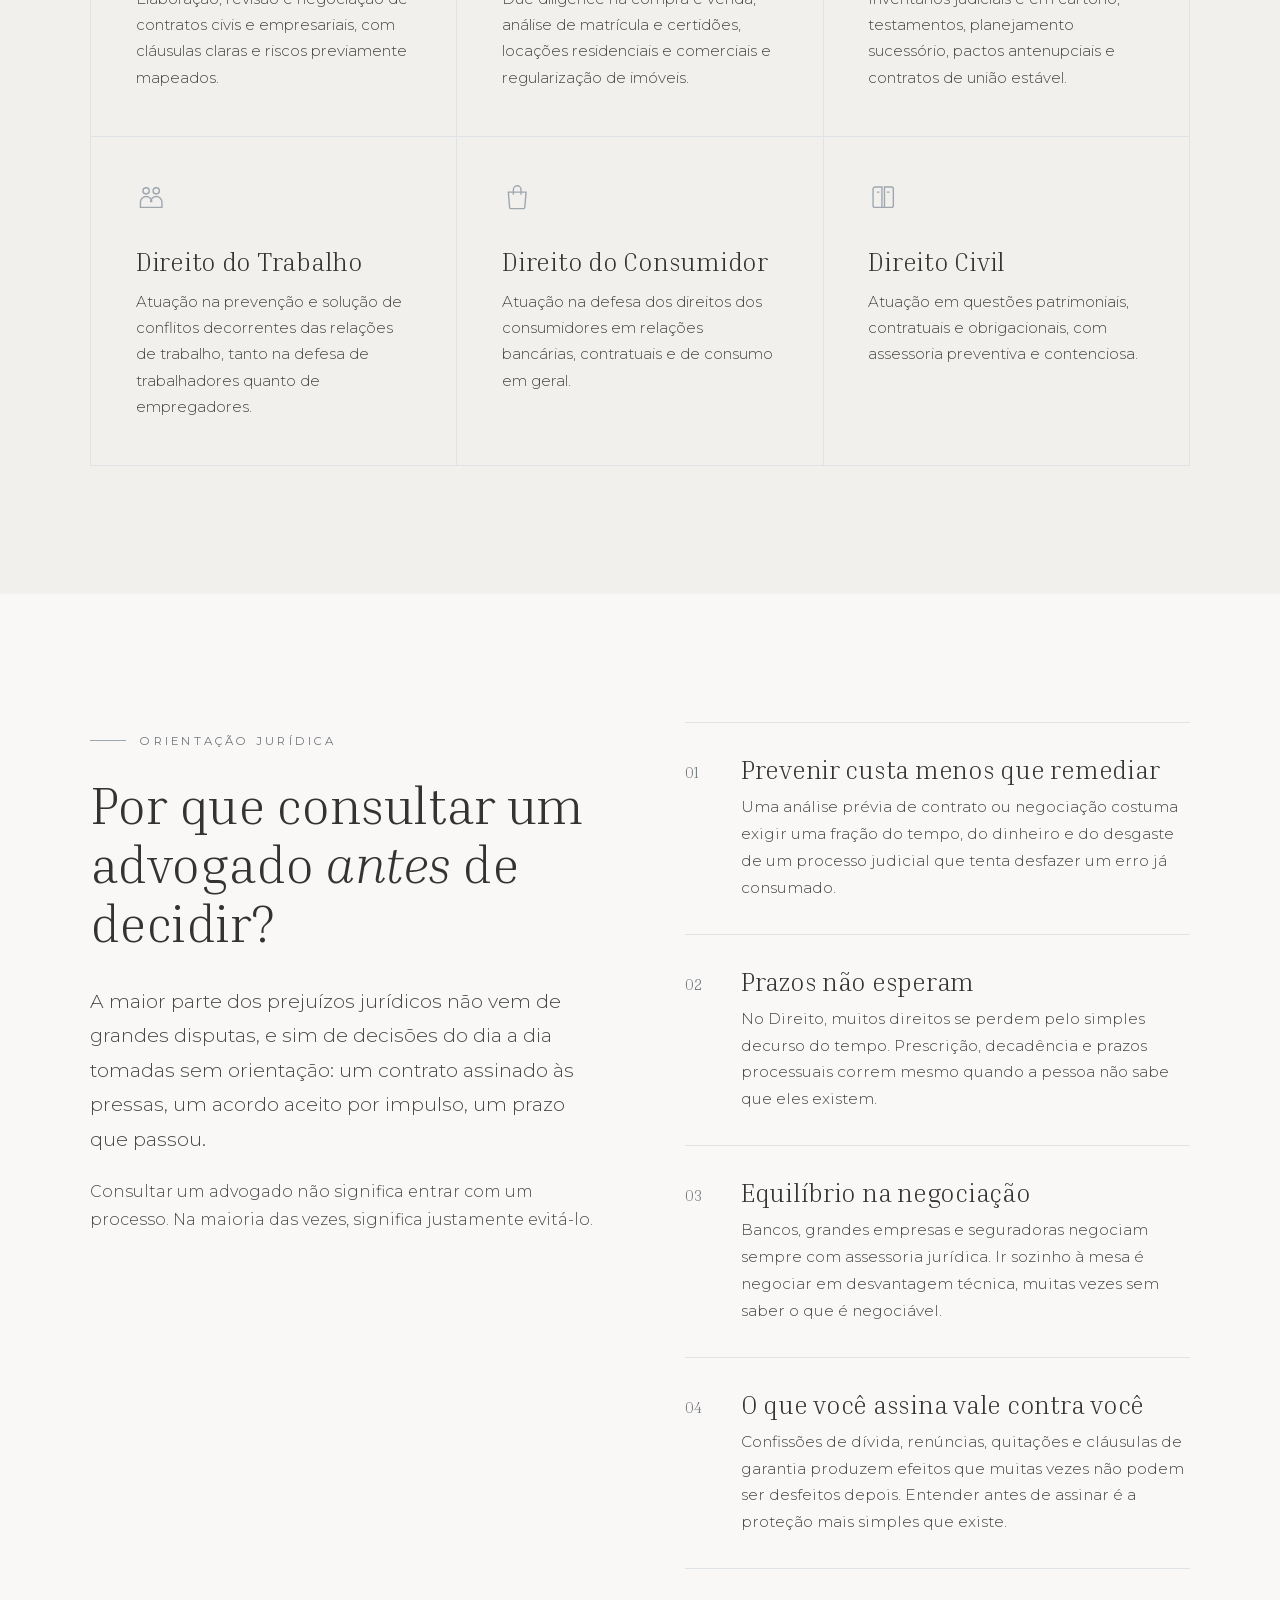
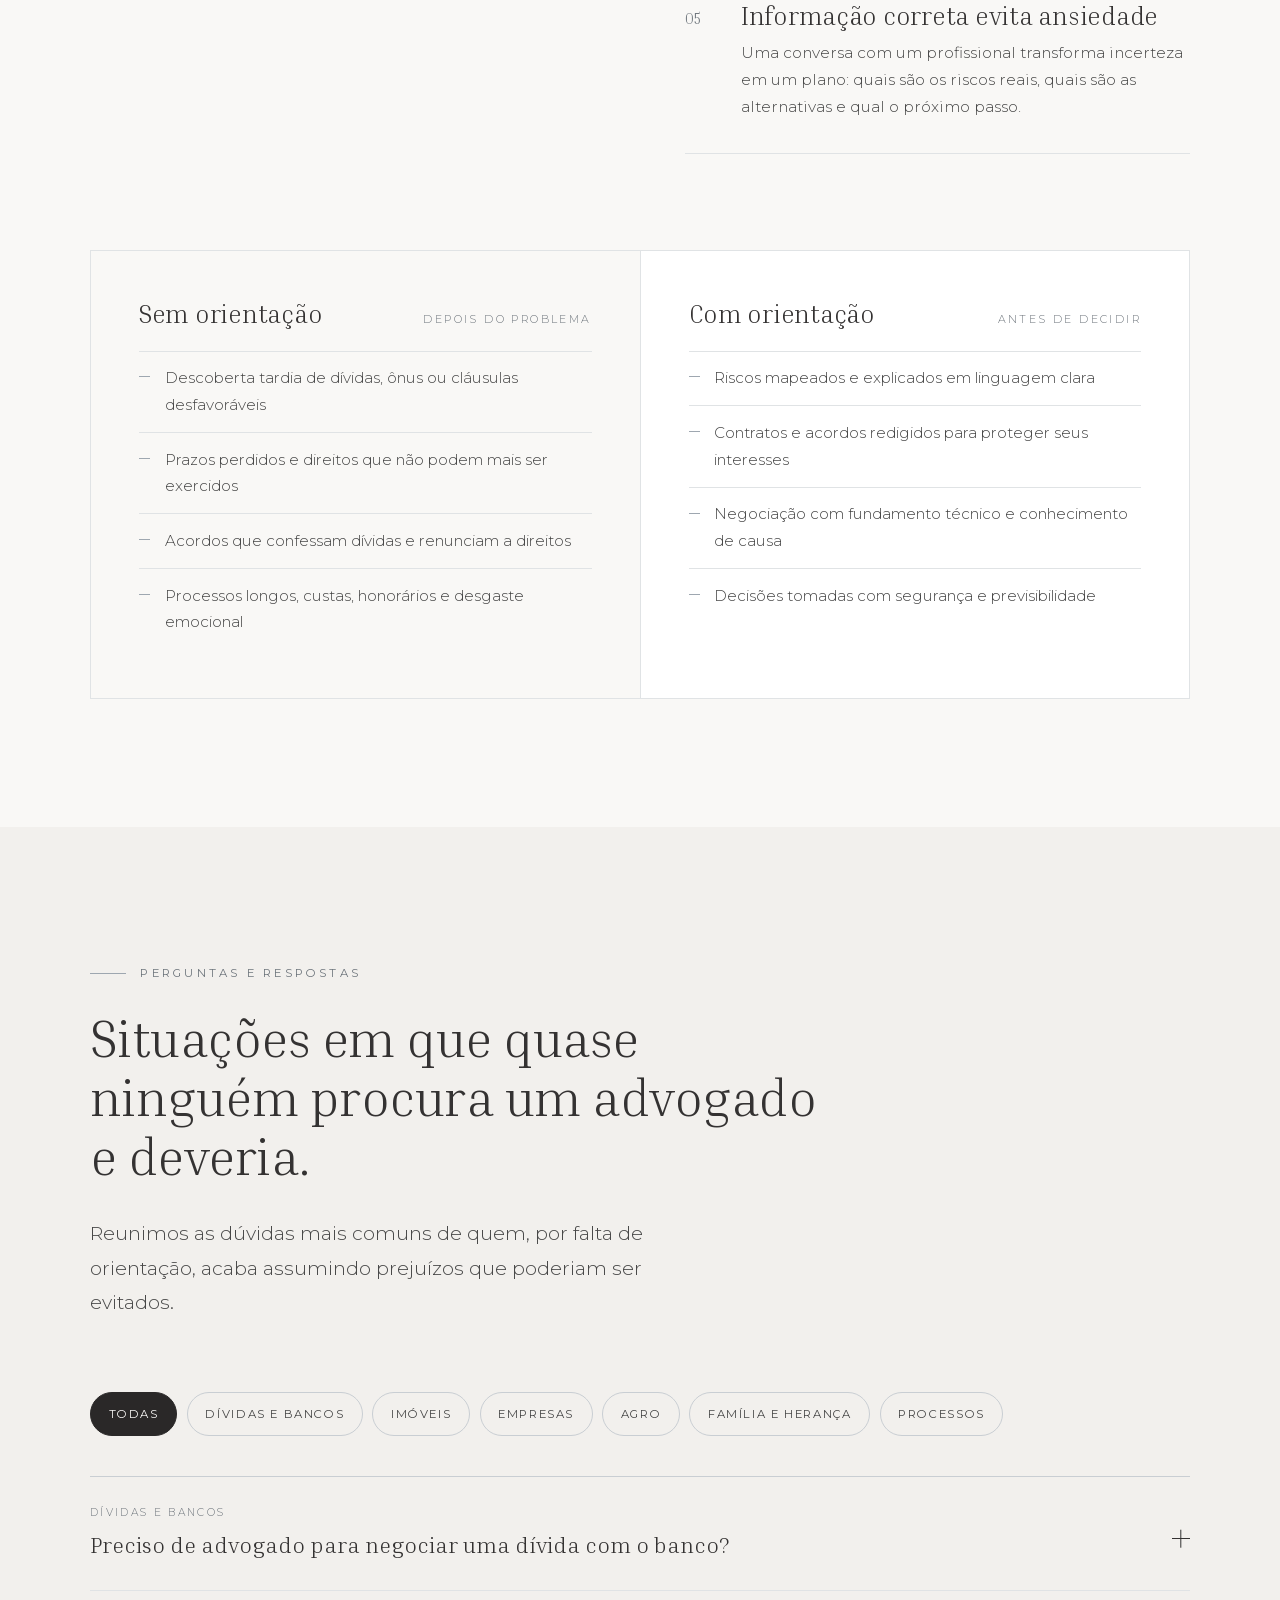
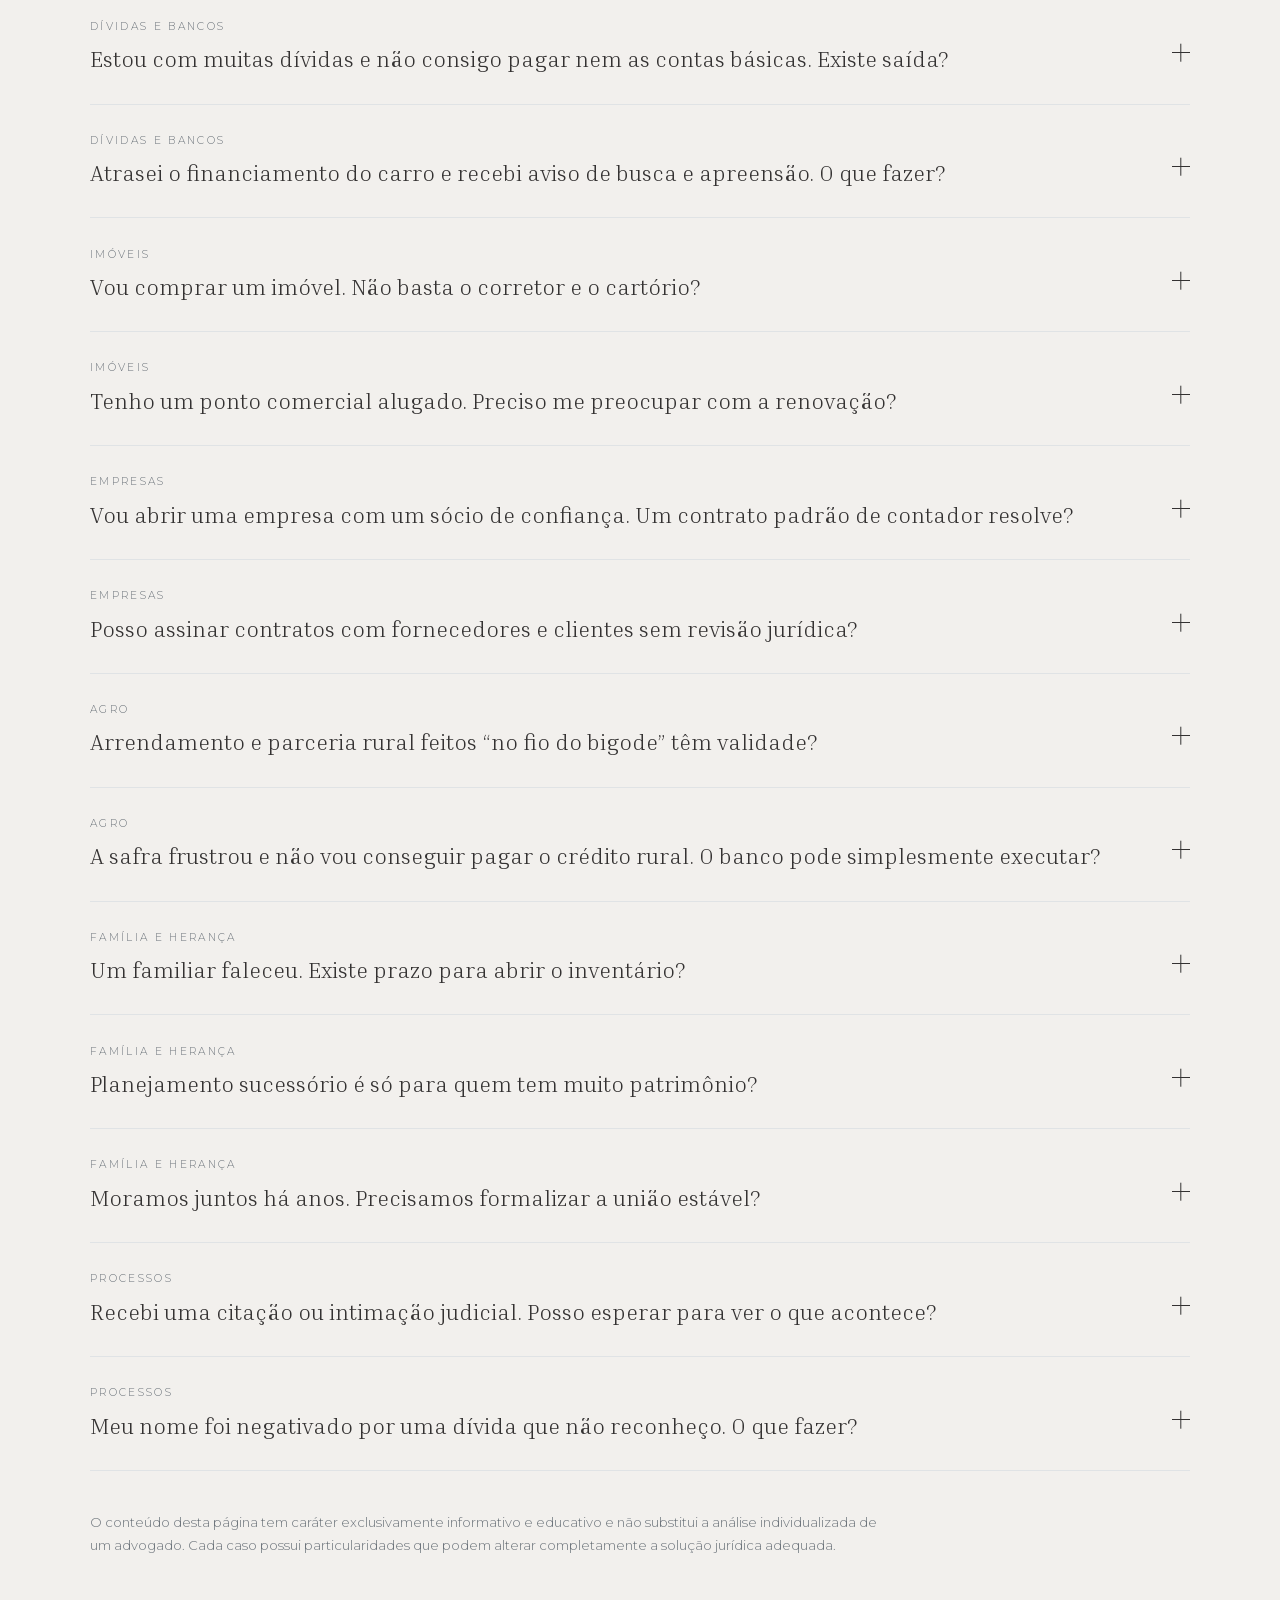
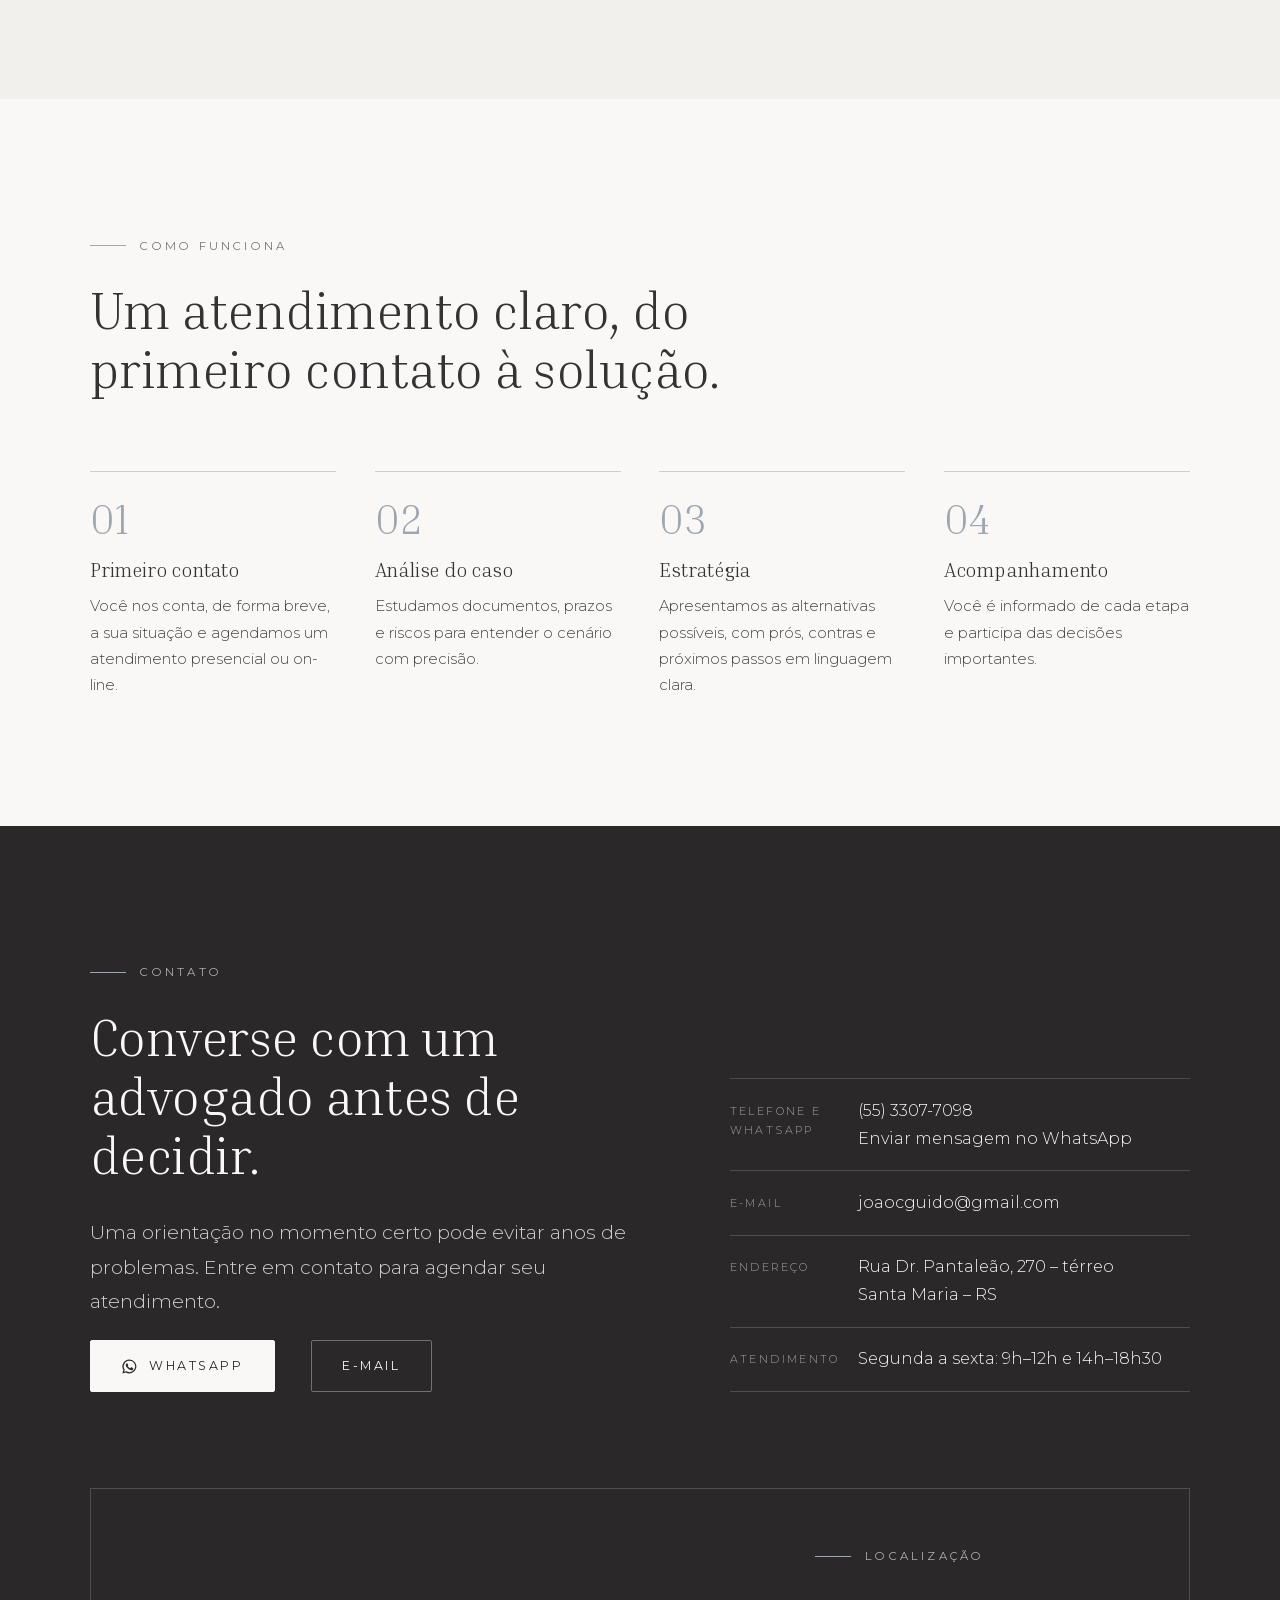
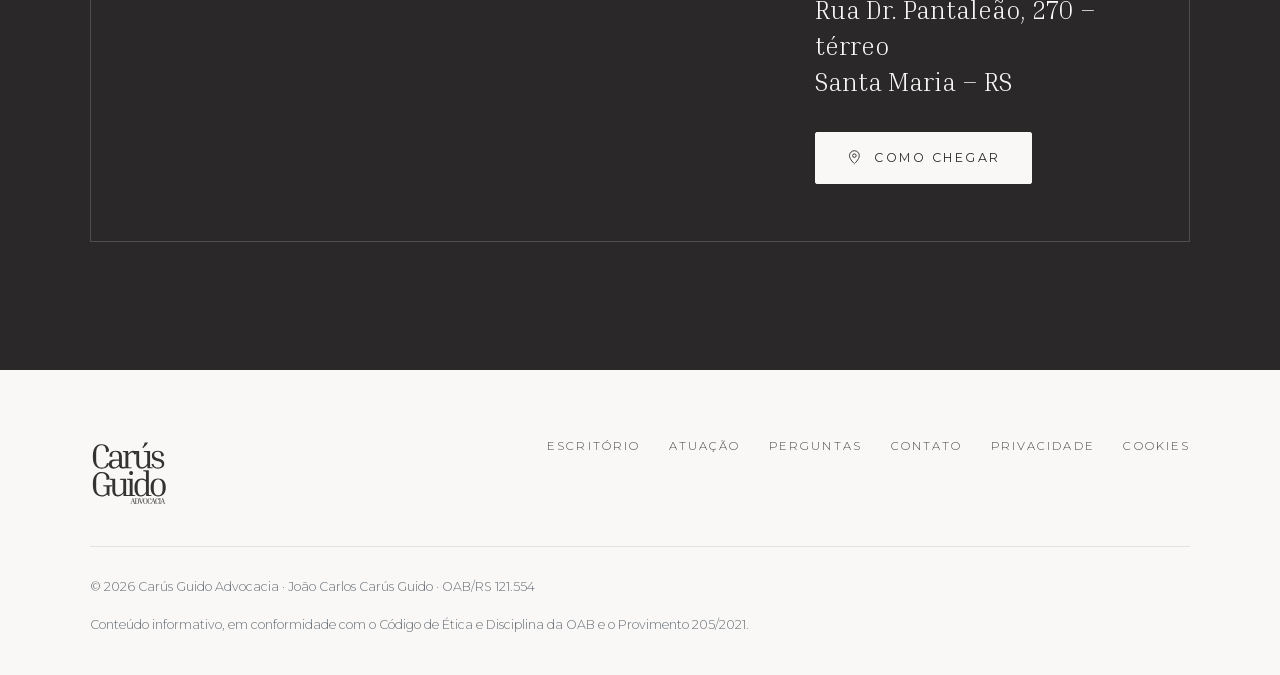
==== commit 5a504740: "Usa o domínio carusguidoadvocacia.com.br Co-Authored-By: Claude Opus 5.5 <noreply@anthropic.com>" ====
--- a/index.html
+++ b/index.html
@@ -17,7 +17,7 @@
   <meta name="viewport" content="width=device-width, initial-scale=1, viewport-fit=cover">
   <title>Carús Guido Advocacia | Advocacia técnica, estratégica e próxima</title>
   <meta name="description" content="Escritório Carús Guido Advocacia, em Santa Maria – RS, do advogado João Carlos Carús Guido (OAB/RS 121.554). Atuação em Direito Empresarial, Agrário, Bancário, Civil, do Consumidor, do Trabalho, Contratos, Imobiliário e Sucessões, com atendimento pessoal e orientação clara.">
-  <link rel="canonical" href="https://carusguido.adv.br/">
+  <link rel="canonical" href="https://carusguidoadvocacia.com.br/">
   <meta name="robots" content="index, follow, max-image-preview:large">
   <meta name="theme-color" content="#F9F8F6" media="(prefers-color-scheme: light)">
   <meta name="theme-color" content="#161616" media="(prefers-color-scheme: dark)">
@@ -28,8 +28,8 @@
   <meta property="og:site_name" content="Carús Guido Advocacia">
   <meta property="og:title" content="Carús Guido Advocacia">
   <meta property="og:description" content="Advocacia técnica, estratégica e próxima. Conheça o escritório e entenda por que consultar um advogado antes de decidir.">
-  <meta property="og:url" content="https://carusguido.adv.br/">
-  <meta property="og:image" content="https://carusguido.adv.br/assets/img/og-image.jpg">
+  <meta property="og:url" content="https://carusguidoadvocacia.com.br/">
+  <meta property="og:image" content="https://carusguidoadvocacia.com.br/assets/img/og-image.jpg">
   <meta property="og:image:width" content="1200">
   <meta property="og:image:height" content="630">
   <meta name="twitter:card" content="summary_large_image">
@@ -54,13 +54,13 @@
     "@graph": [
       {
         "@type": "LegalService",
-        "@id": "https://carusguido.adv.br/#escritorio",
+        "@id": "https://carusguidoadvocacia.com.br/#escritorio",
         "name": "Carús Guido Advocacia",
-        "url": "https://carusguido.adv.br/",
-        "logo": "https://carusguido.adv.br/assets/img/icon-512.png",
-        "image": "https://carusguido.adv.br/assets/img/og-image.jpg",
+        "url": "https://carusguidoadvocacia.com.br/",
+        "logo": "https://carusguidoadvocacia.com.br/assets/img/icon-512.png",
+        "image": "https://carusguidoadvocacia.com.br/assets/img/og-image.jpg",
         "description": "Advocacia técnica, estratégica e próxima, com atuação em Direito Empresarial, Agrário, Bancário, Civil, do Consumidor, do Trabalho, Contratos, Imobiliário e Sucessões.",
-        "founder": { "@id": "https://carusguido.adv.br/#joao" },
+        "founder": { "@id": "https://carusguidoadvocacia.com.br/#joao" },
         "areaServed": [{ "@type": "City", "name": "Santa Maria" }, { "@type": "State", "name": "Rio Grande do Sul" }],
         "knowsLanguage": "pt-BR",
         "telephone": "+55-55-3307-7098",
@@ -80,12 +80,12 @@
       },
       {
         "@type": "Person",
-        "@id": "https://carusguido.adv.br/#joao",
+        "@id": "https://carusguidoadvocacia.com.br/#joao",
         "name": "João Carlos Carús Guido",
         "jobTitle": "Advogado",
         "identifier": "OAB/RS 121.554",
-        "image": "https://carusguido.adv.br/assets/img/joao-carlos-carus-guido-900.webp",
-        "worksFor": { "@id": "https://carusguido.adv.br/#escritorio" },
+        "image": "https://carusguidoadvocacia.com.br/assets/img/joao-carlos-carus-guido-900.webp",
+        "worksFor": { "@id": "https://carusguidoadvocacia.com.br/#escritorio" },
         "alumniOf": [
           { "@type": "CollegeOrUniversity", "name": "Universidade Federal de Santa Maria" },
           { "@type": "EducationalOrganization", "name": "Escola Brasileira de Direito – EBRADI" },
--- a/assets/css/style.css
+++ b/assets/css/style.css
@@ -297,19 +297,10 @@
 }
 @media (prefers-reduced-motion: reduce) { .hero__media img { animation: none; } }
 
-/* Cabeçalho transparente sobre o início, até a primeira rolagem */
+/* Cabeçalho translúcido sobre o início, até a primeira rolagem */
 .header--overlay { position: fixed; left: 0; right: 0; }
 .header--overlay:not(.is-scrolled):not(.is-menu-open) {
-  background: transparent; border-bottom-color: transparent;
-  -webkit-backdrop-filter: none; backdrop-filter: none;
-}
-.header--overlay:not(.is-scrolled):not(.is-menu-open) .header__brand,
-.header--overlay:not(.is-scrolled):not(.is-menu-open) .nav__list a,
-.header--overlay:not(.is-scrolled):not(.is-menu-open) .icon-btn { color: #F9F8F6; }
-.header--overlay:not(.is-scrolled):not(.is-menu-open) .icon-btn:hover { border-color: rgba(249, 248, 246, .4); }
-.header--overlay:not(.is-scrolled):not(.is-menu-open) :focus-visible { outline-color: #F9F8F6; }
-.header--overlay .header__brand, .header--overlay .nav__list a, .header--overlay .icon-btn {
-  transition: color .4s var(--ease), border-color .3s var(--ease);
+  background: color-mix(in srgb, var(--bg) 58%, transparent);
 }
 
 /* ---------- Faixa de manifesto ---------- */
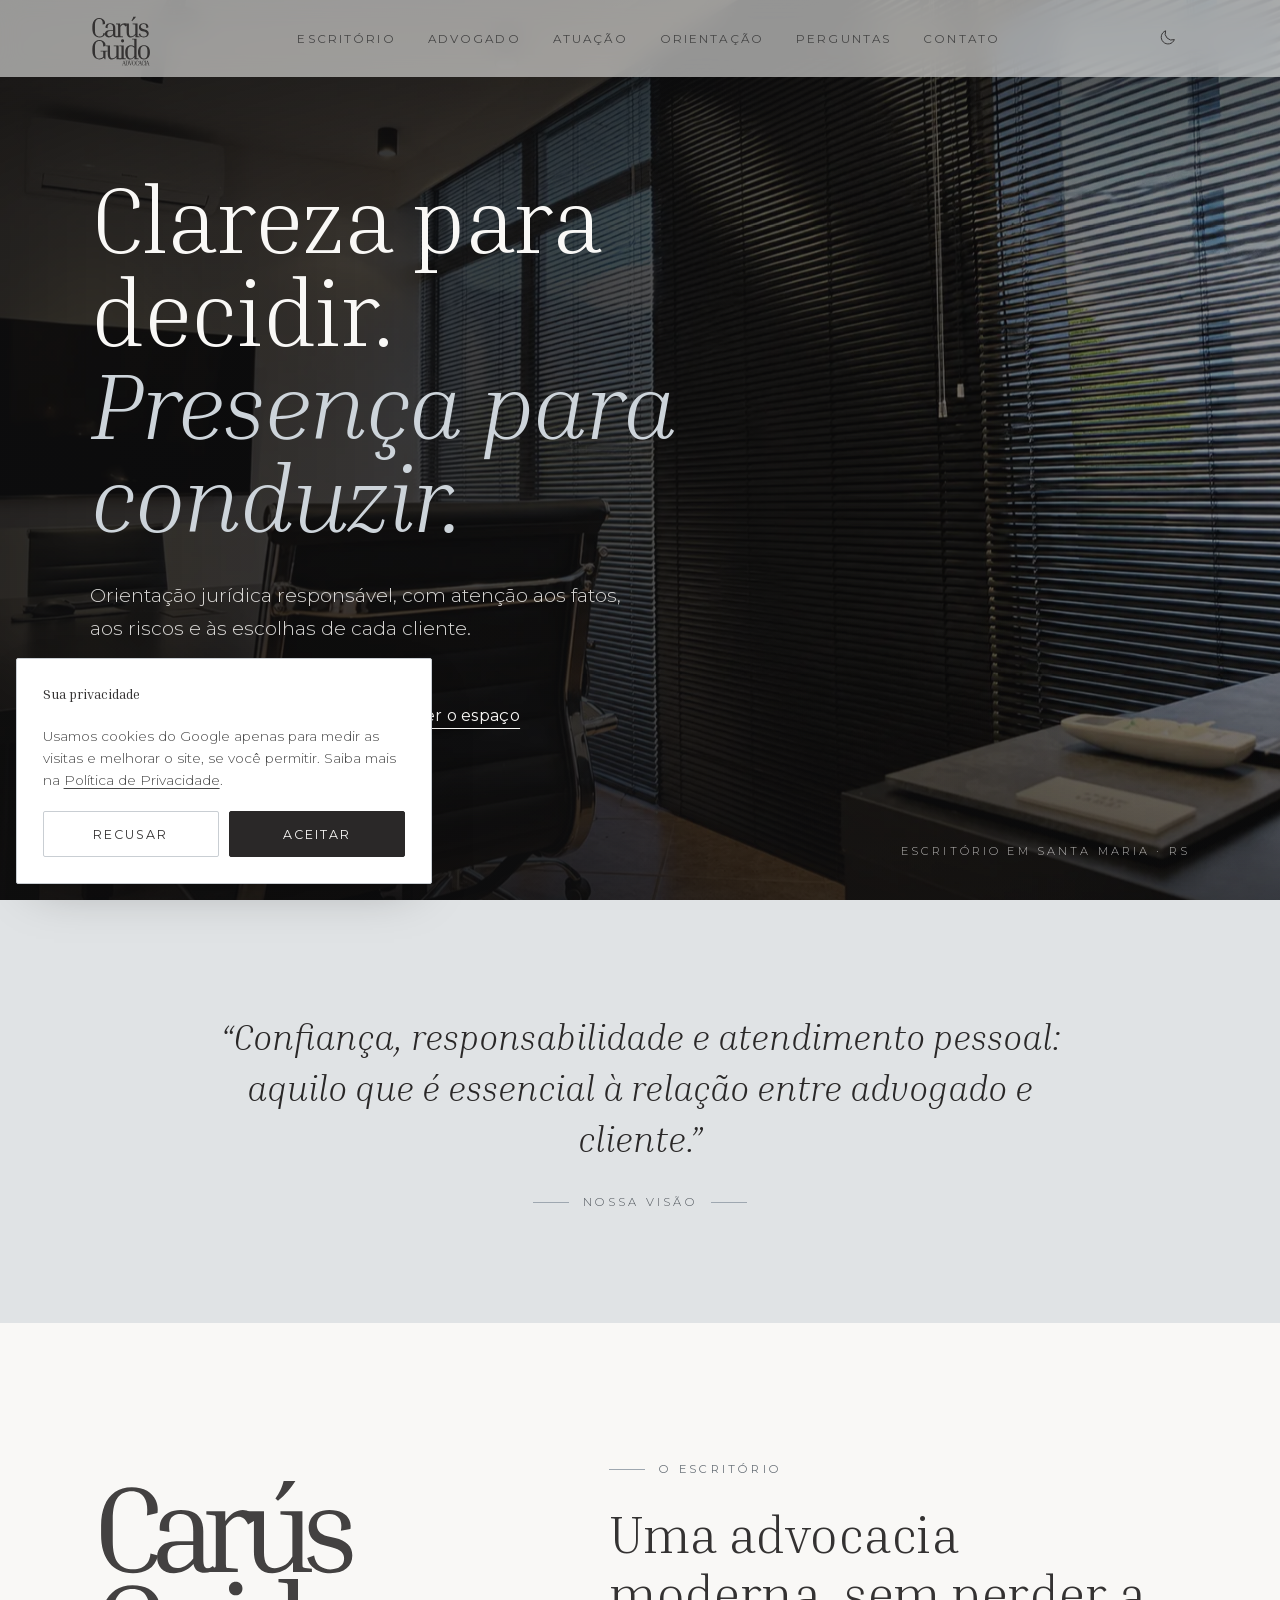
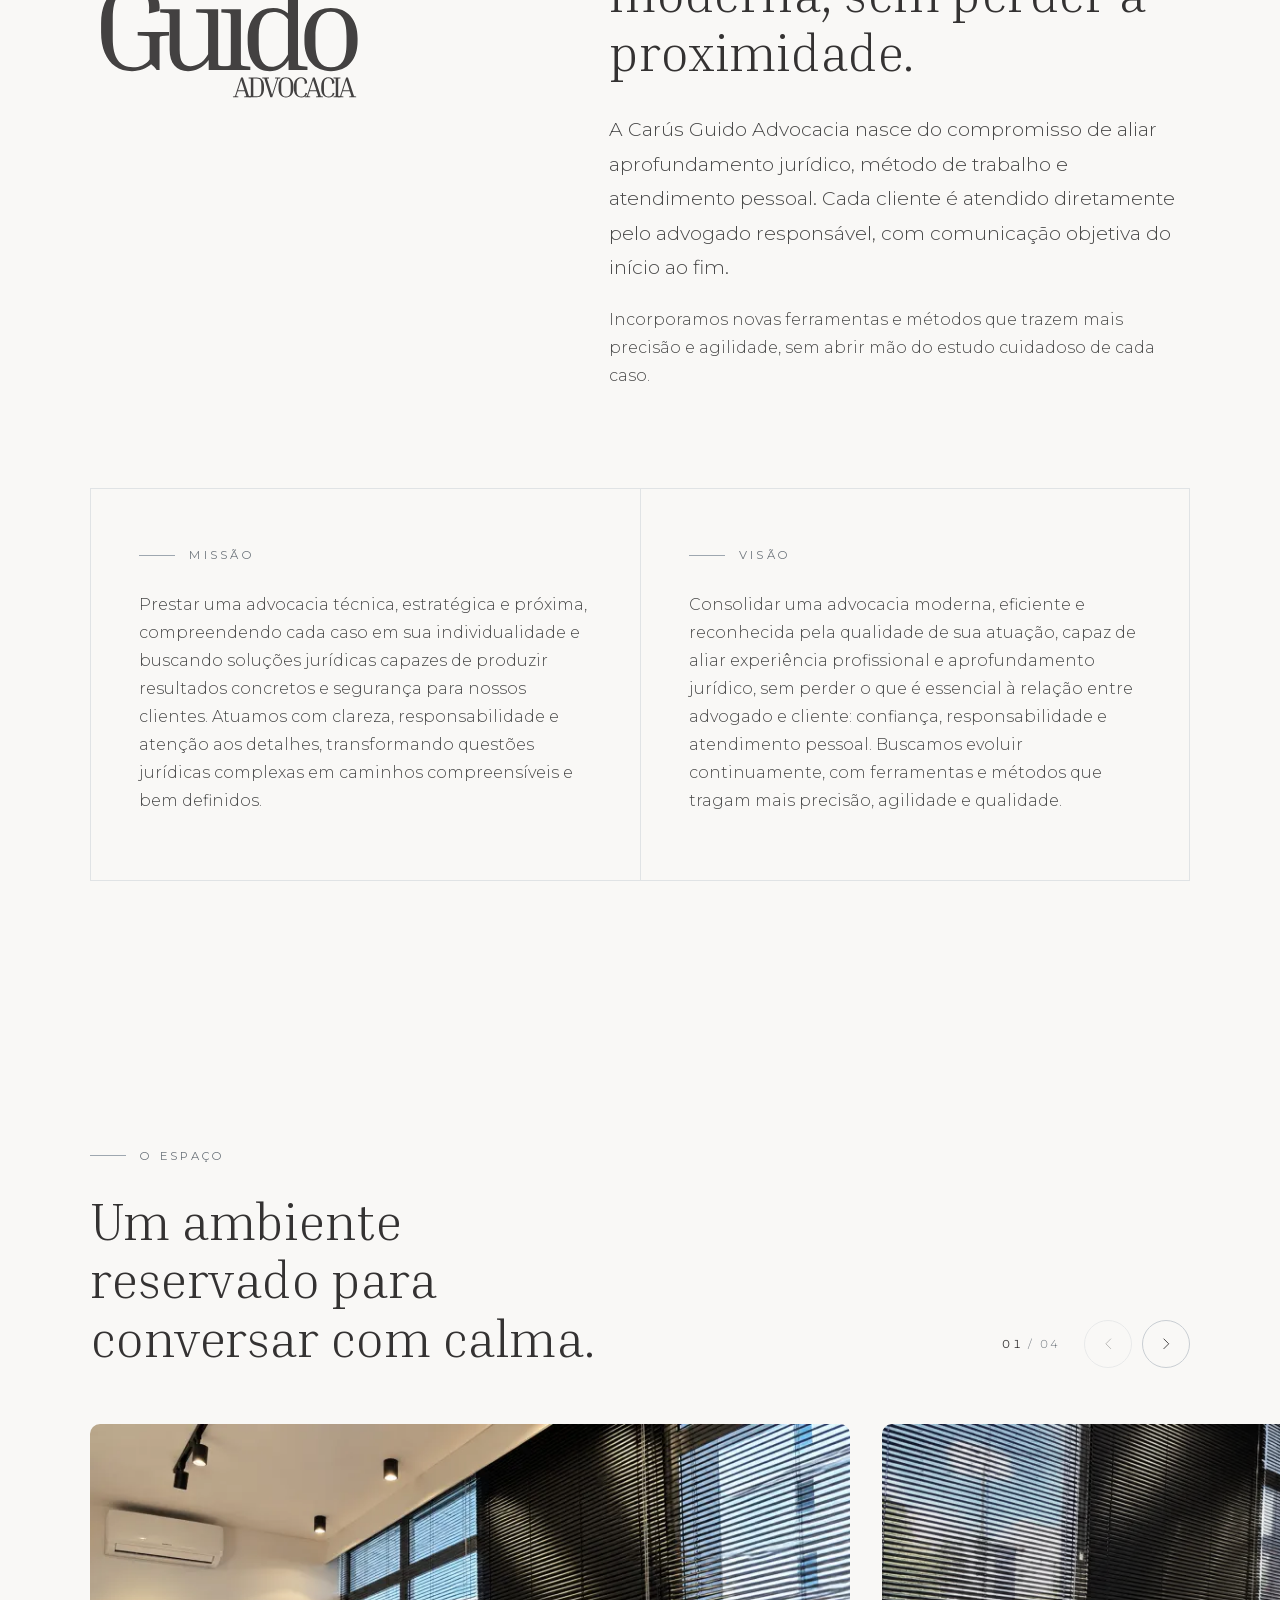
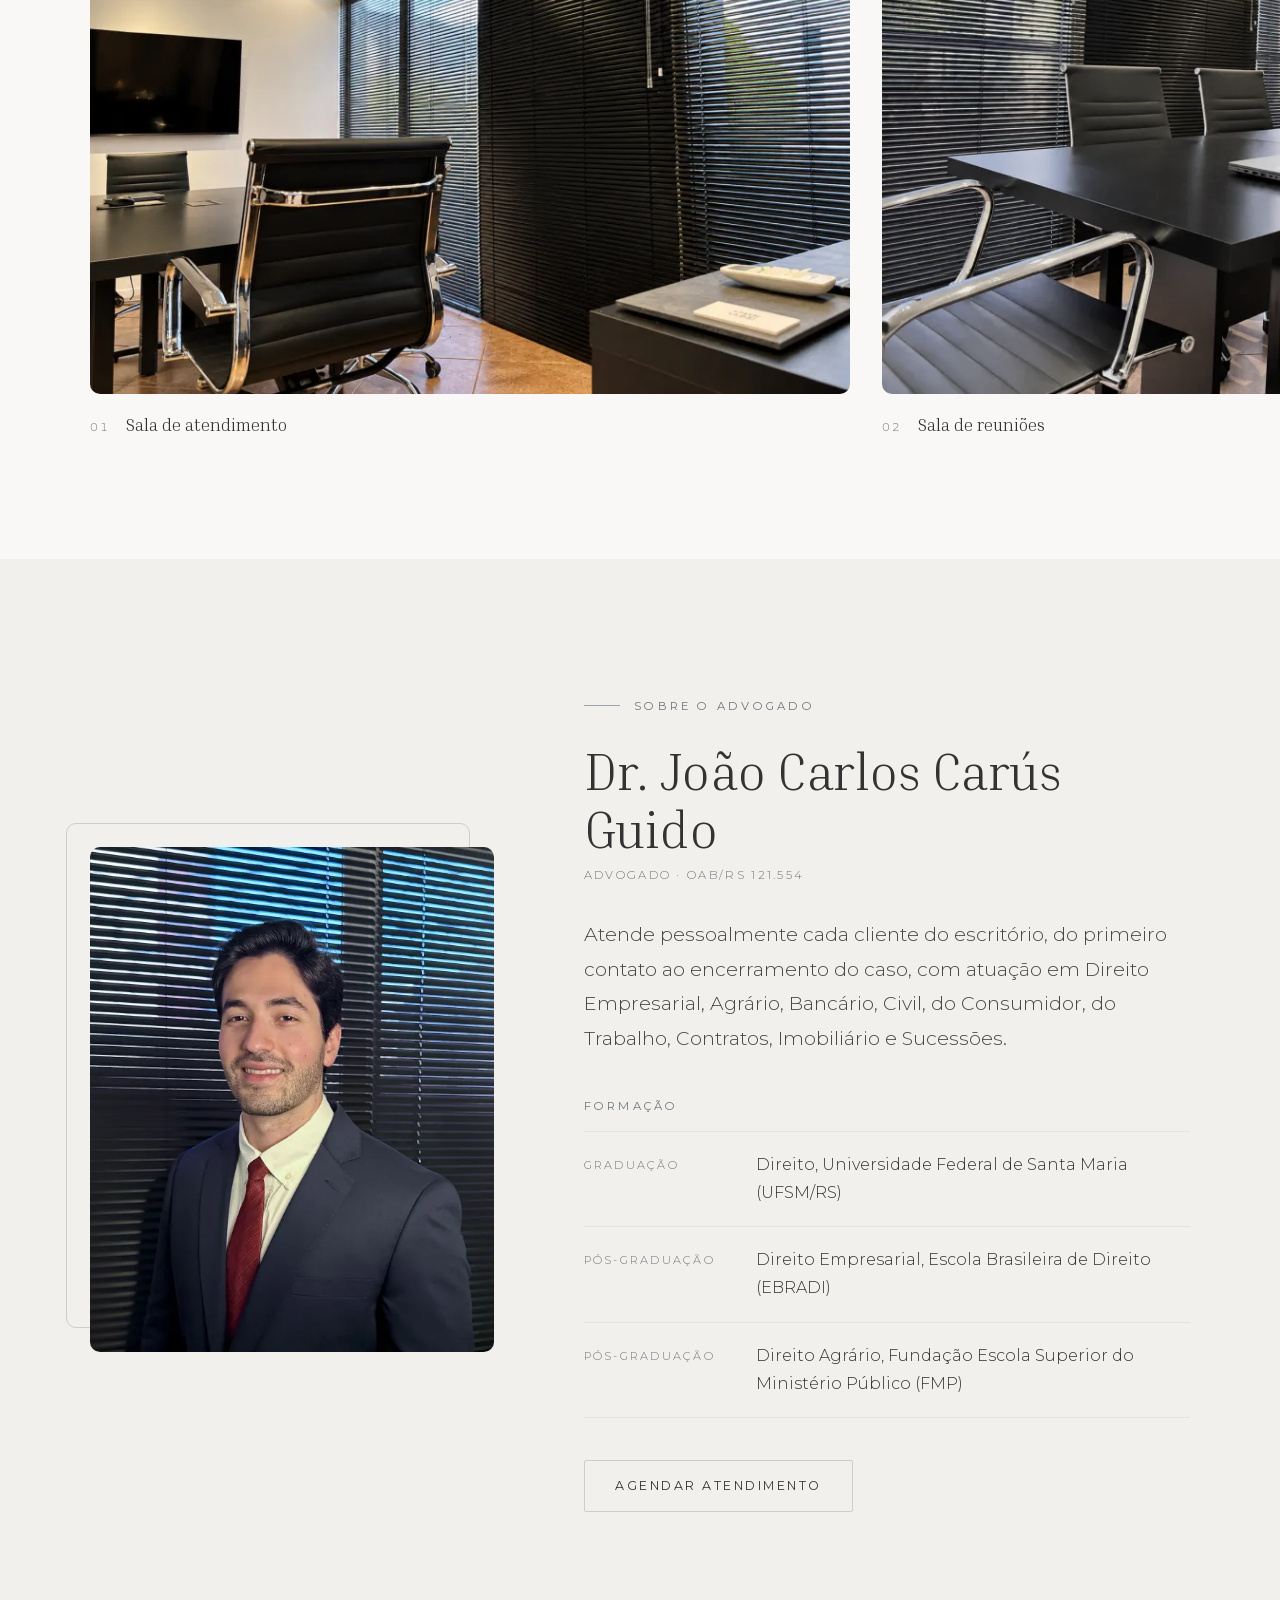
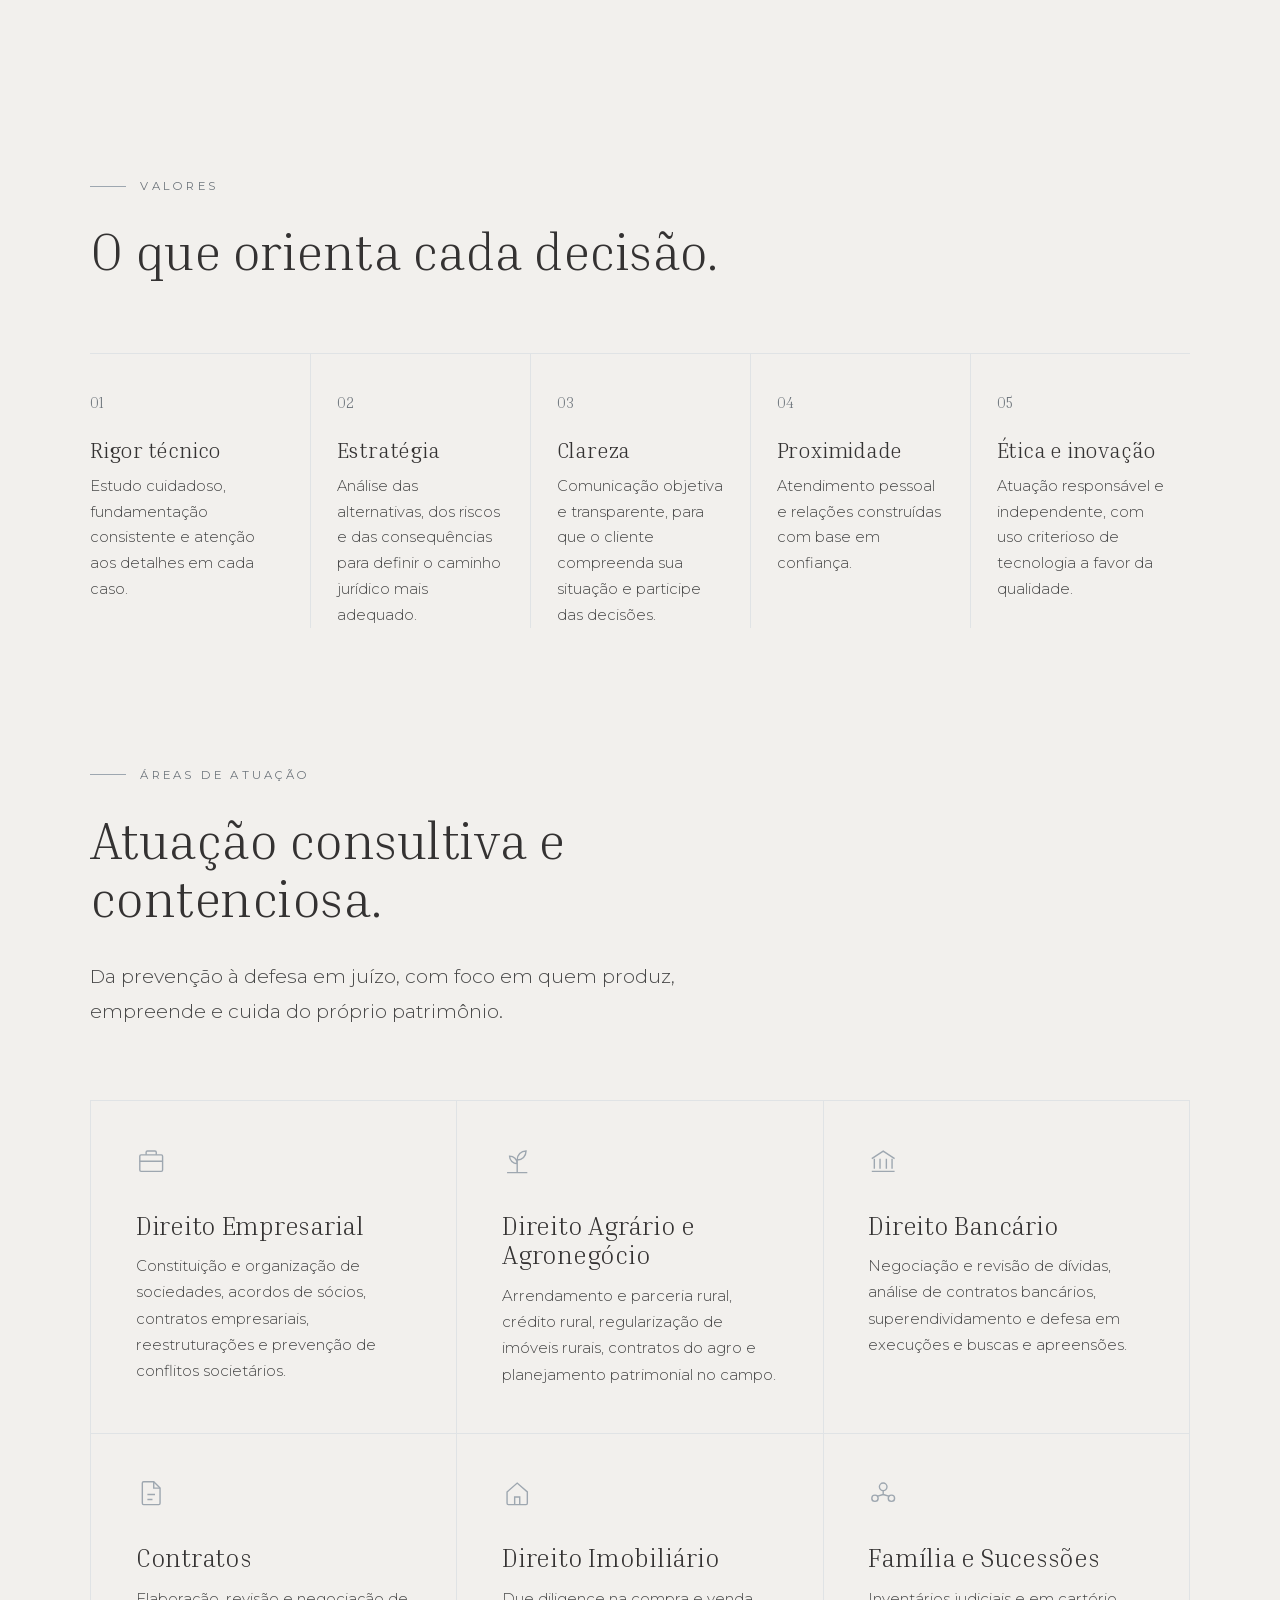
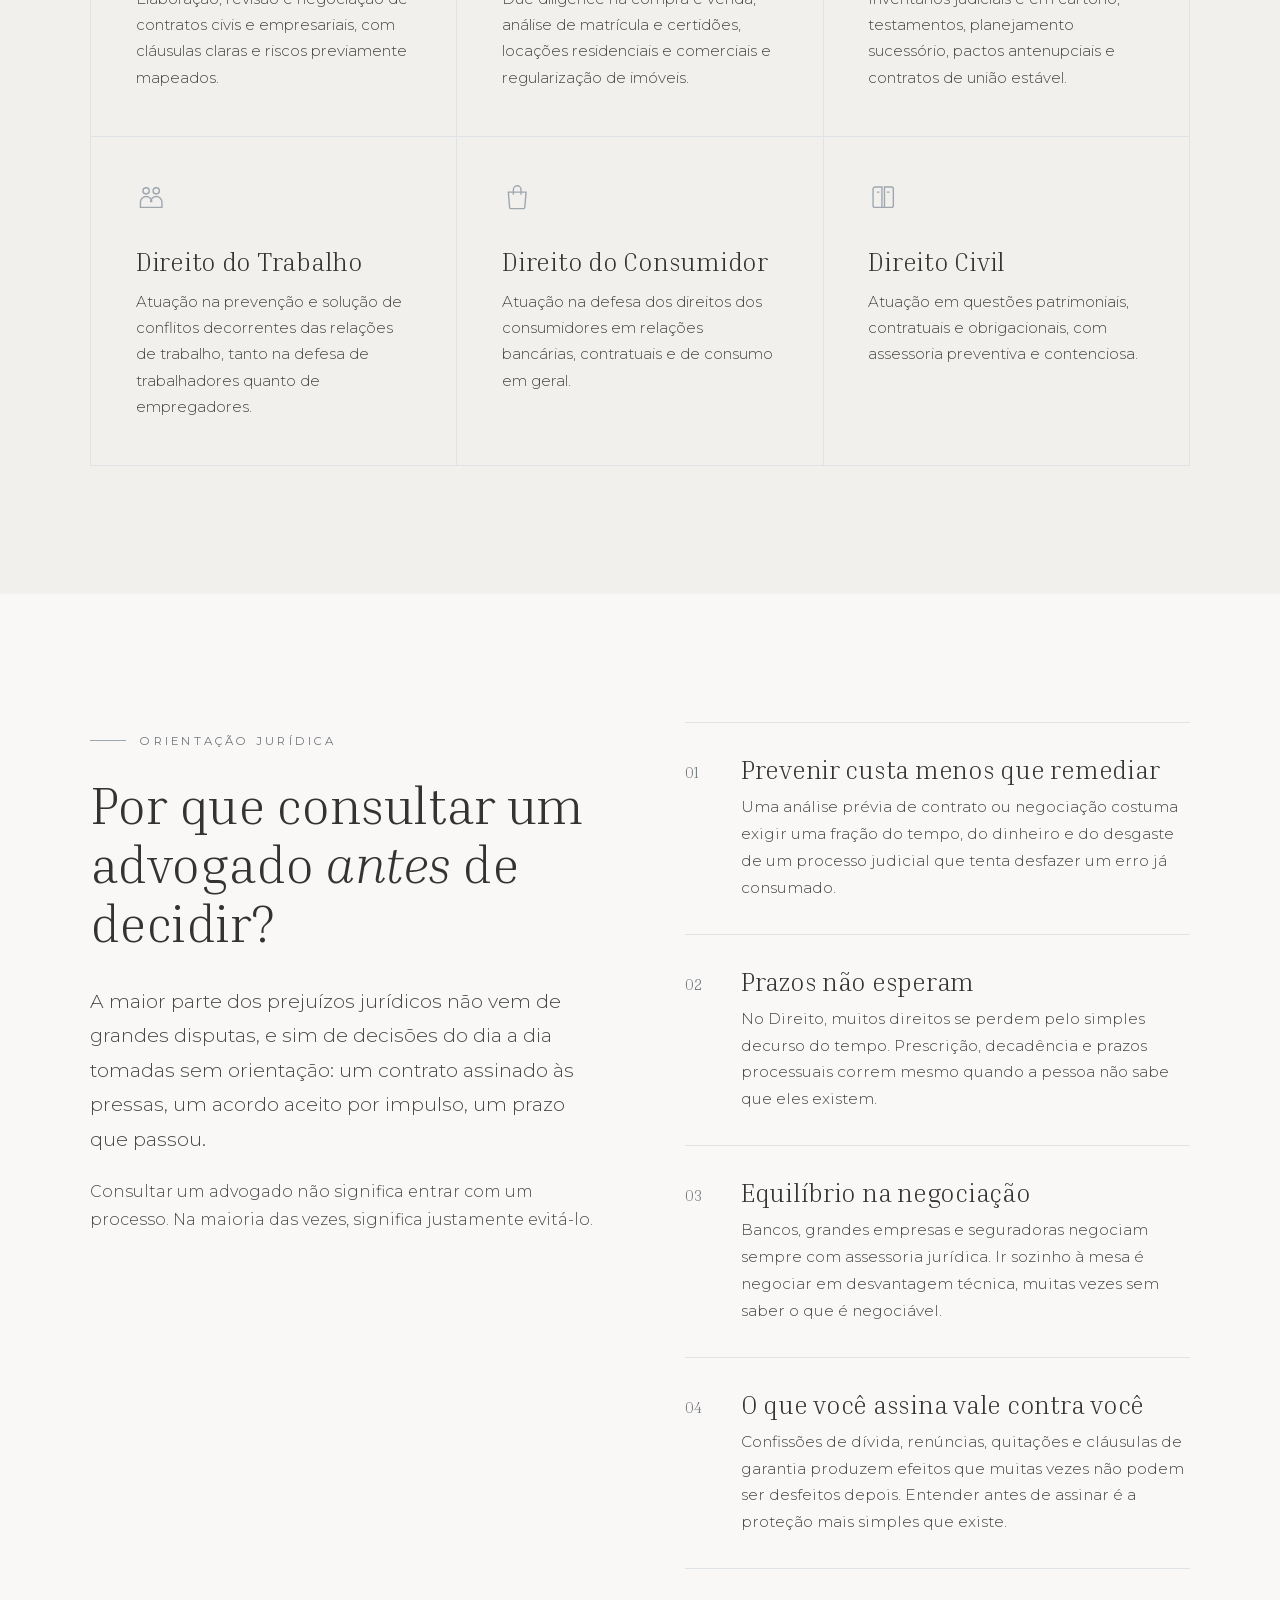
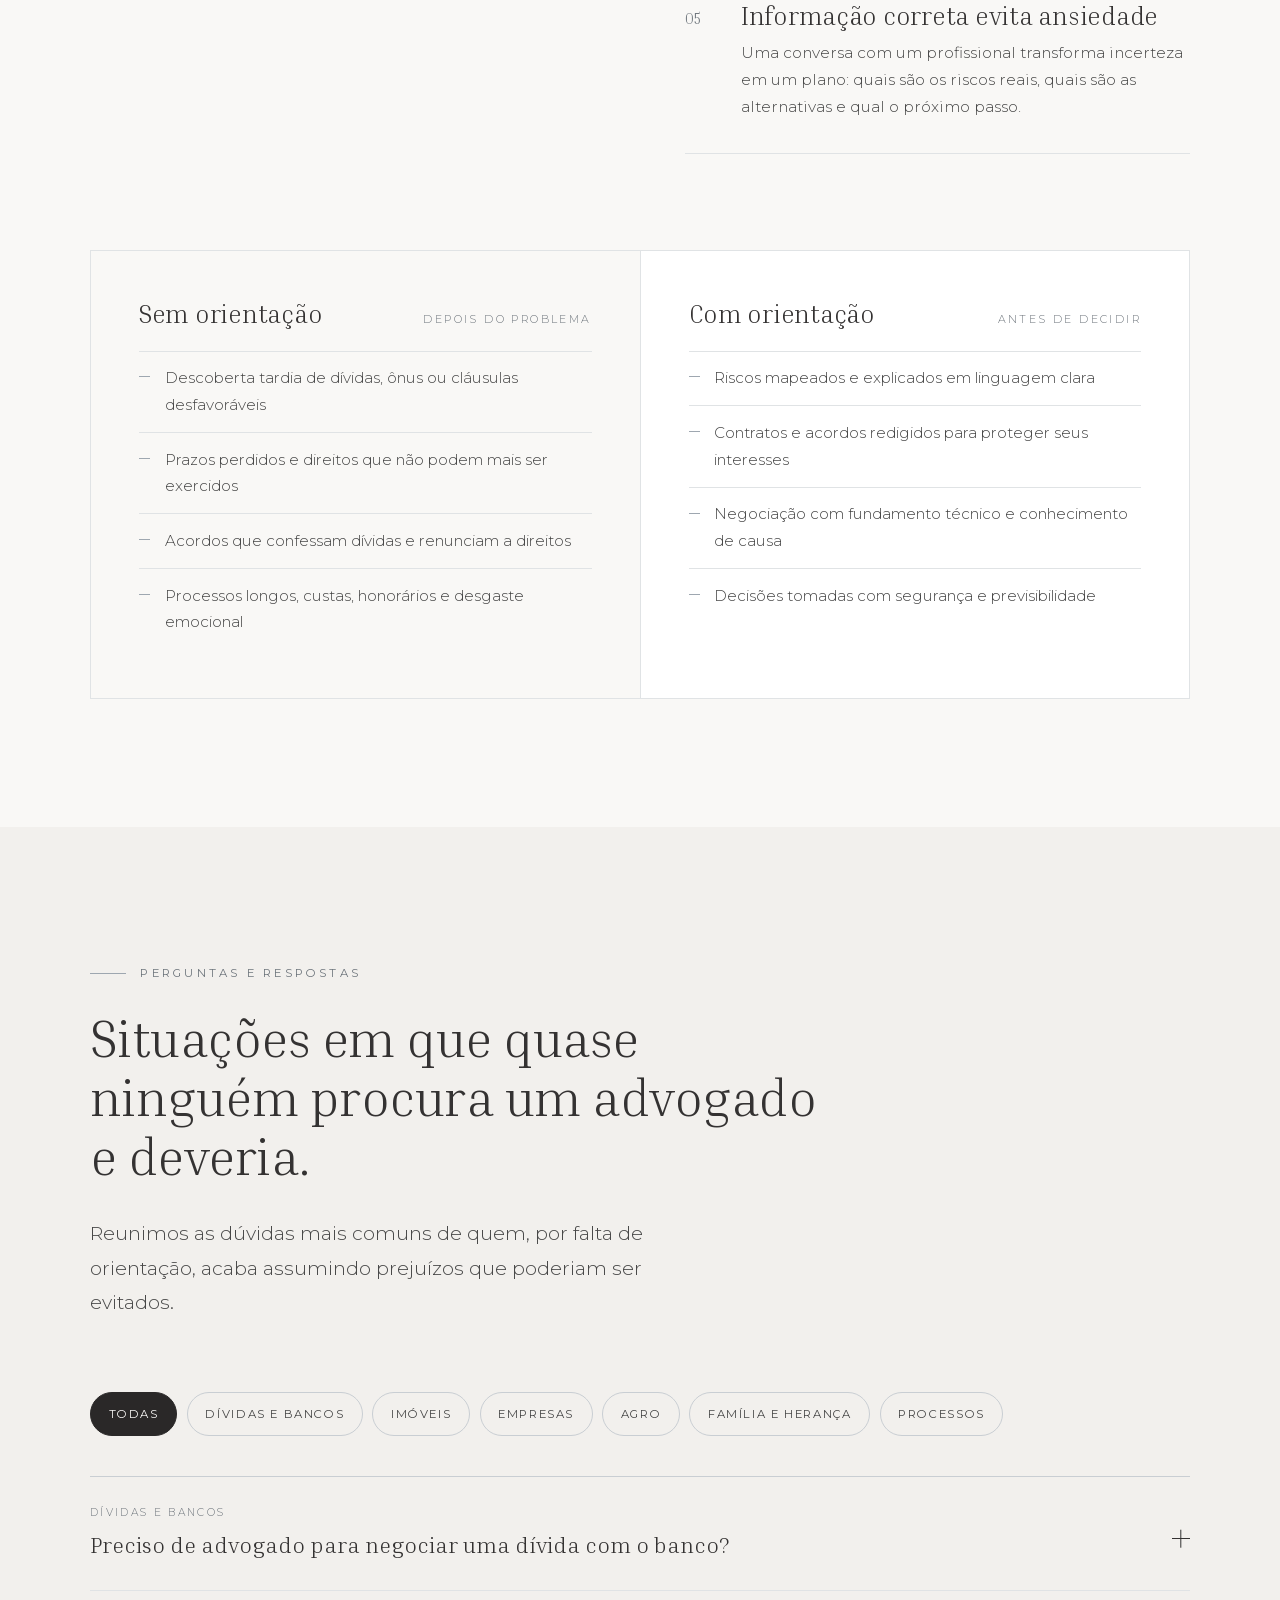
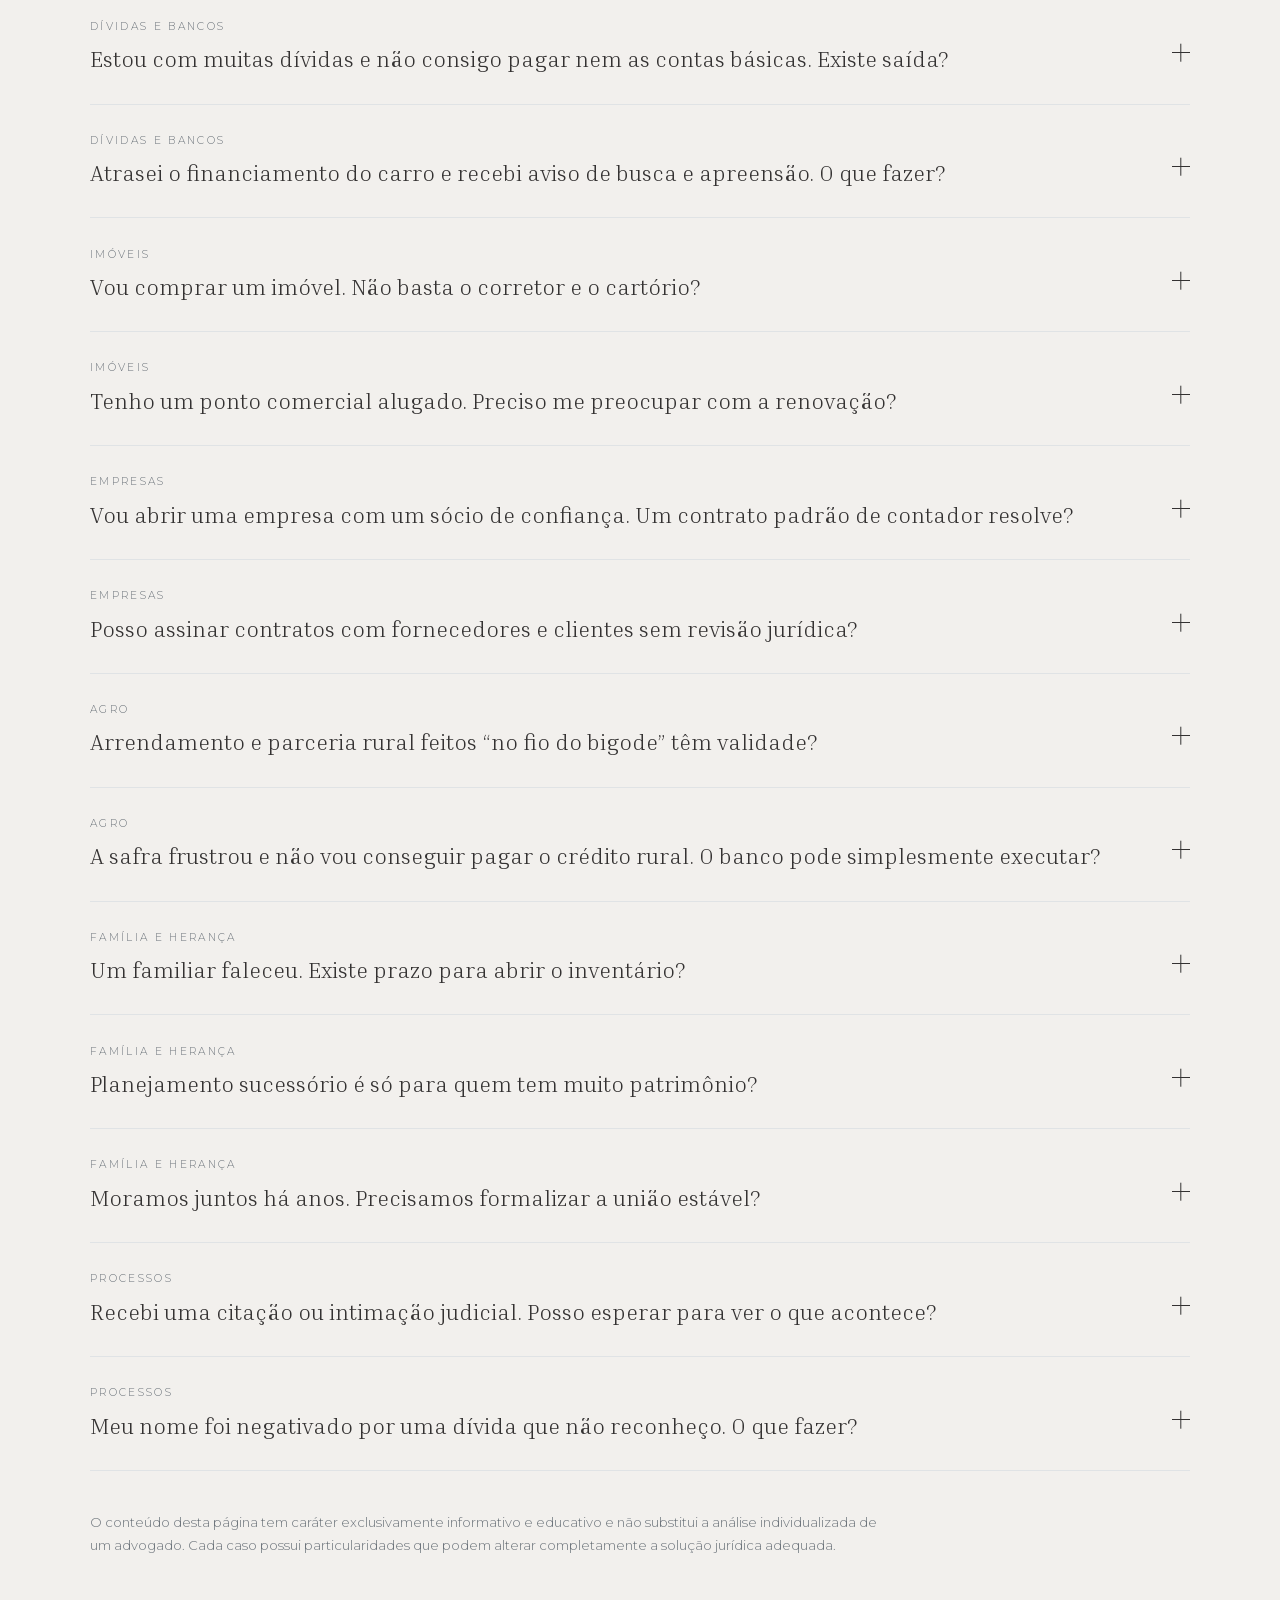
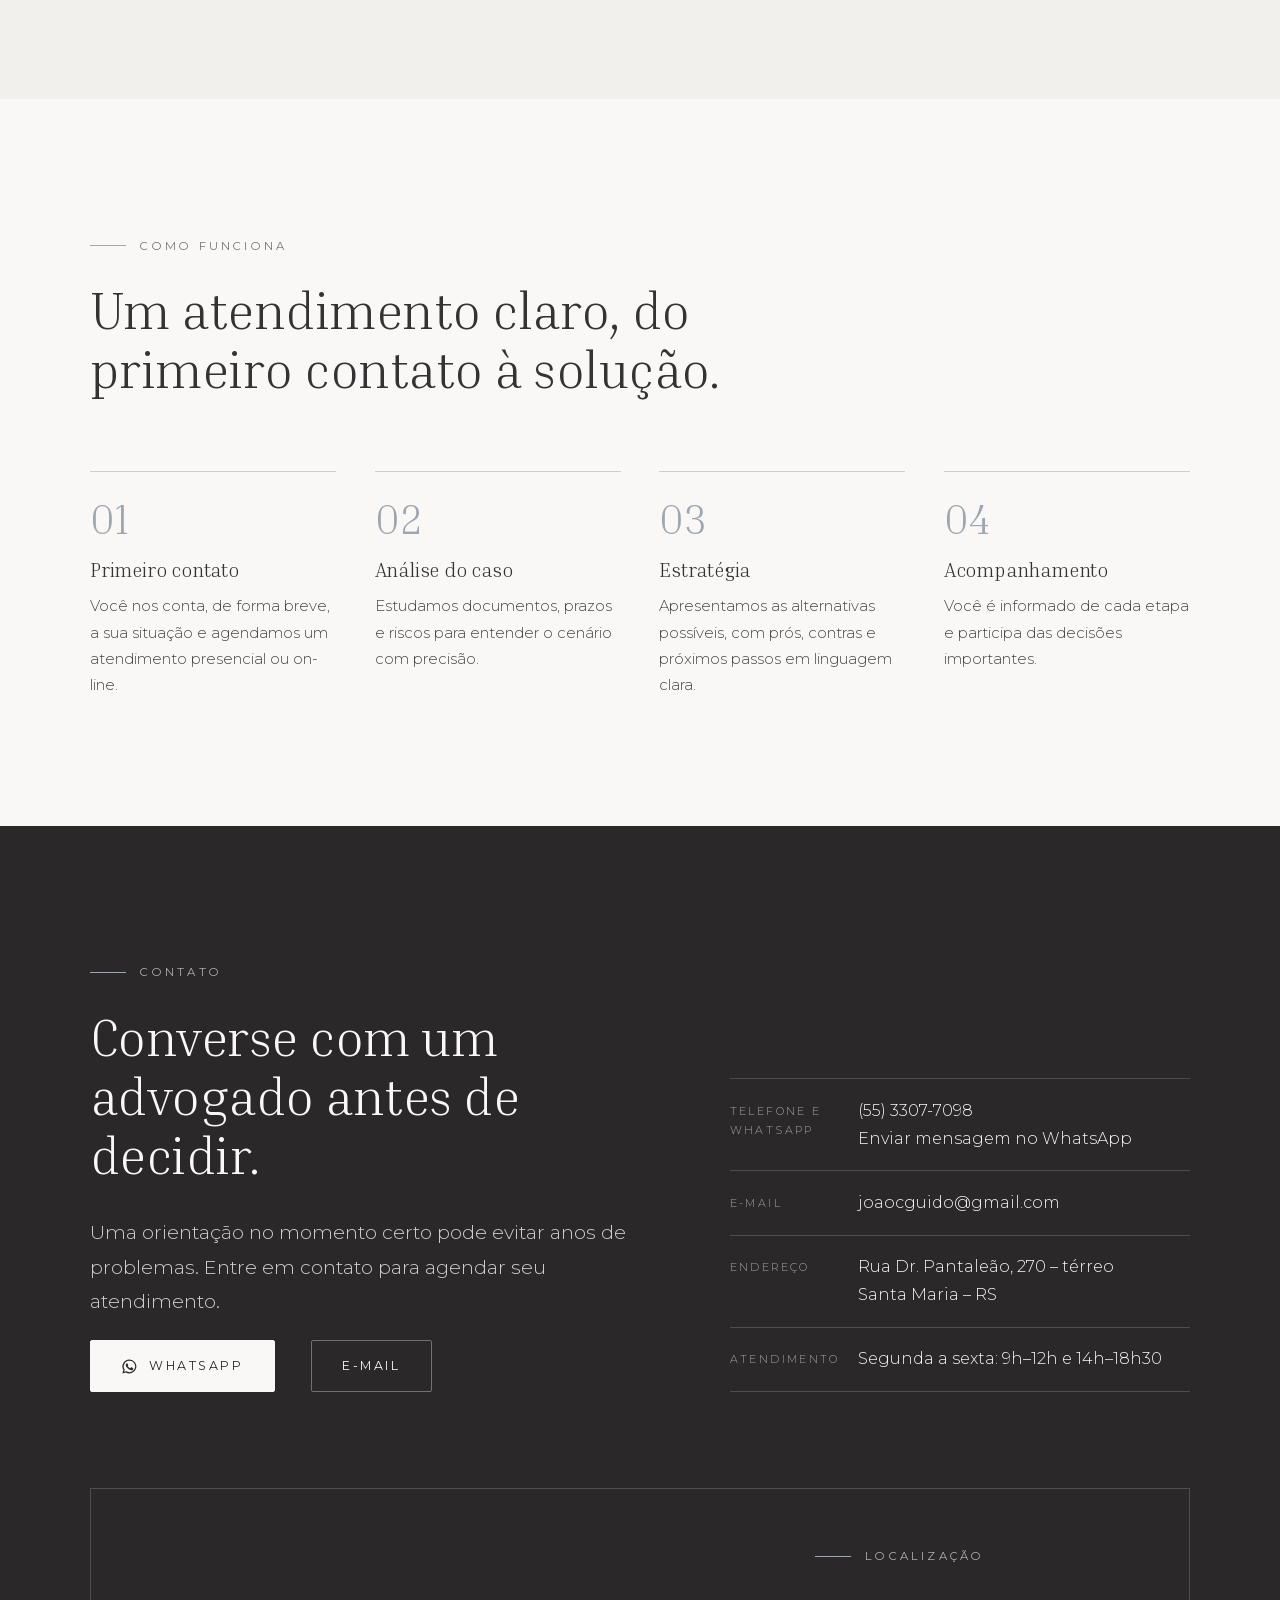
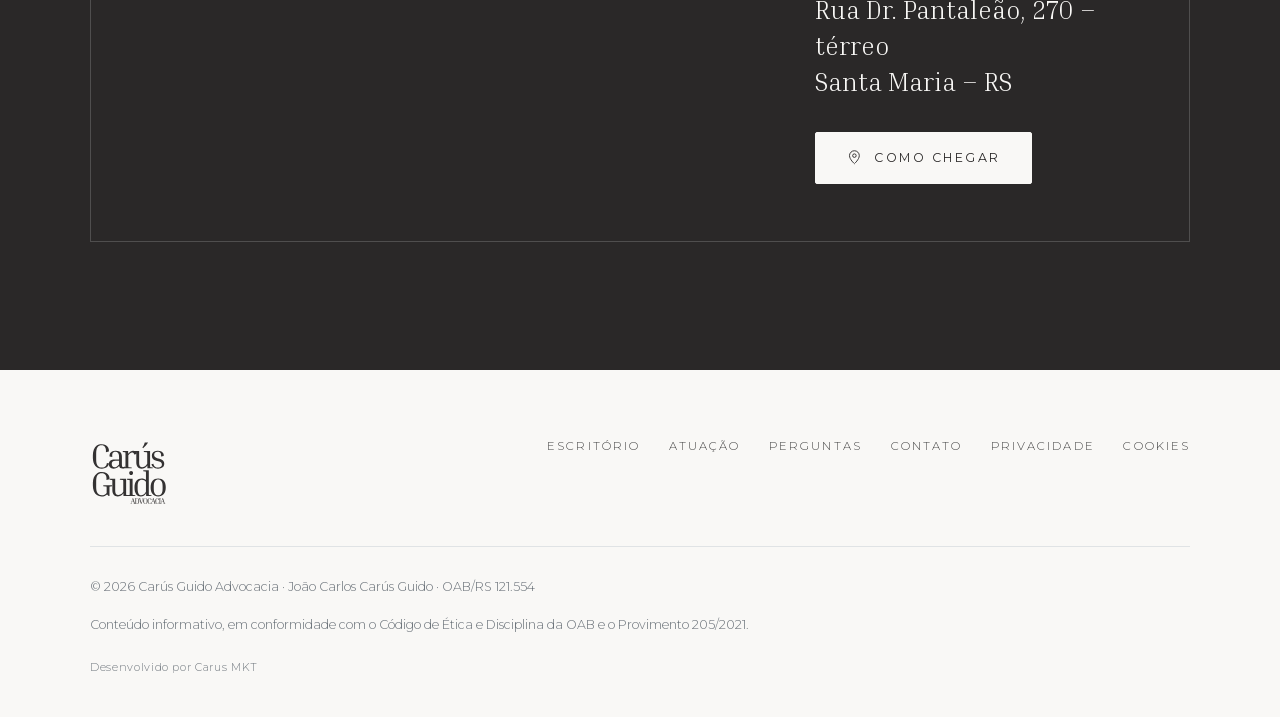
==== commit aa1758a6: "Crédito discreto "Desenvolvido por Carus MKT" no rodapé Co-Authored-By: Claude Opus 5.5 <noreply@ant" ====
--- a/index.html
+++ b/index.html
@@ -648,6 +648,7 @@
         <p>© <span id="year">2026</span> Carús Guido Advocacia · João Carlos Carús Guido · OAB/RS 121.554</p>
         <p>Conteúdo informativo, em conformidade com o Código de Ética e Disciplina da OAB e o Provimento 205/2021.</p>
       </div>
+      <p class="footer__credit">Desenvolvido por <a href="https://carusmkt.com.br" target="_blank" rel="noopener">Carus MKT</a></p>
     </div>
   </footer>
 
--- a/assets/css/style.css
+++ b/assets/css/style.css
@@ -482,6 +482,10 @@
 .footer__nav a:hover { text-decoration: underline; }
 .footer__bottom { display: flex; justify-content: space-between; flex-wrap: wrap; gap: 1rem; padding-top: 1.8rem; color: var(--muted); font-size: .78rem; }
 .footer__bottom p { margin: 0; }
+.footer__credit { margin: 1.4rem 0 0; font-size: .68rem; letter-spacing: .06em; color: var(--muted); }
+.footer__credit a { text-decoration: none; transition: color .3s var(--ease); }
+.footer__credit a:hover { color: var(--text); text-decoration: underline; }
+@media (max-width: 860px) { .footer__credit a { display: inline-block; padding: .6rem 0; } }
 
 /* ---------- WhatsApp flutuante ---------- */
 .float-wa {
